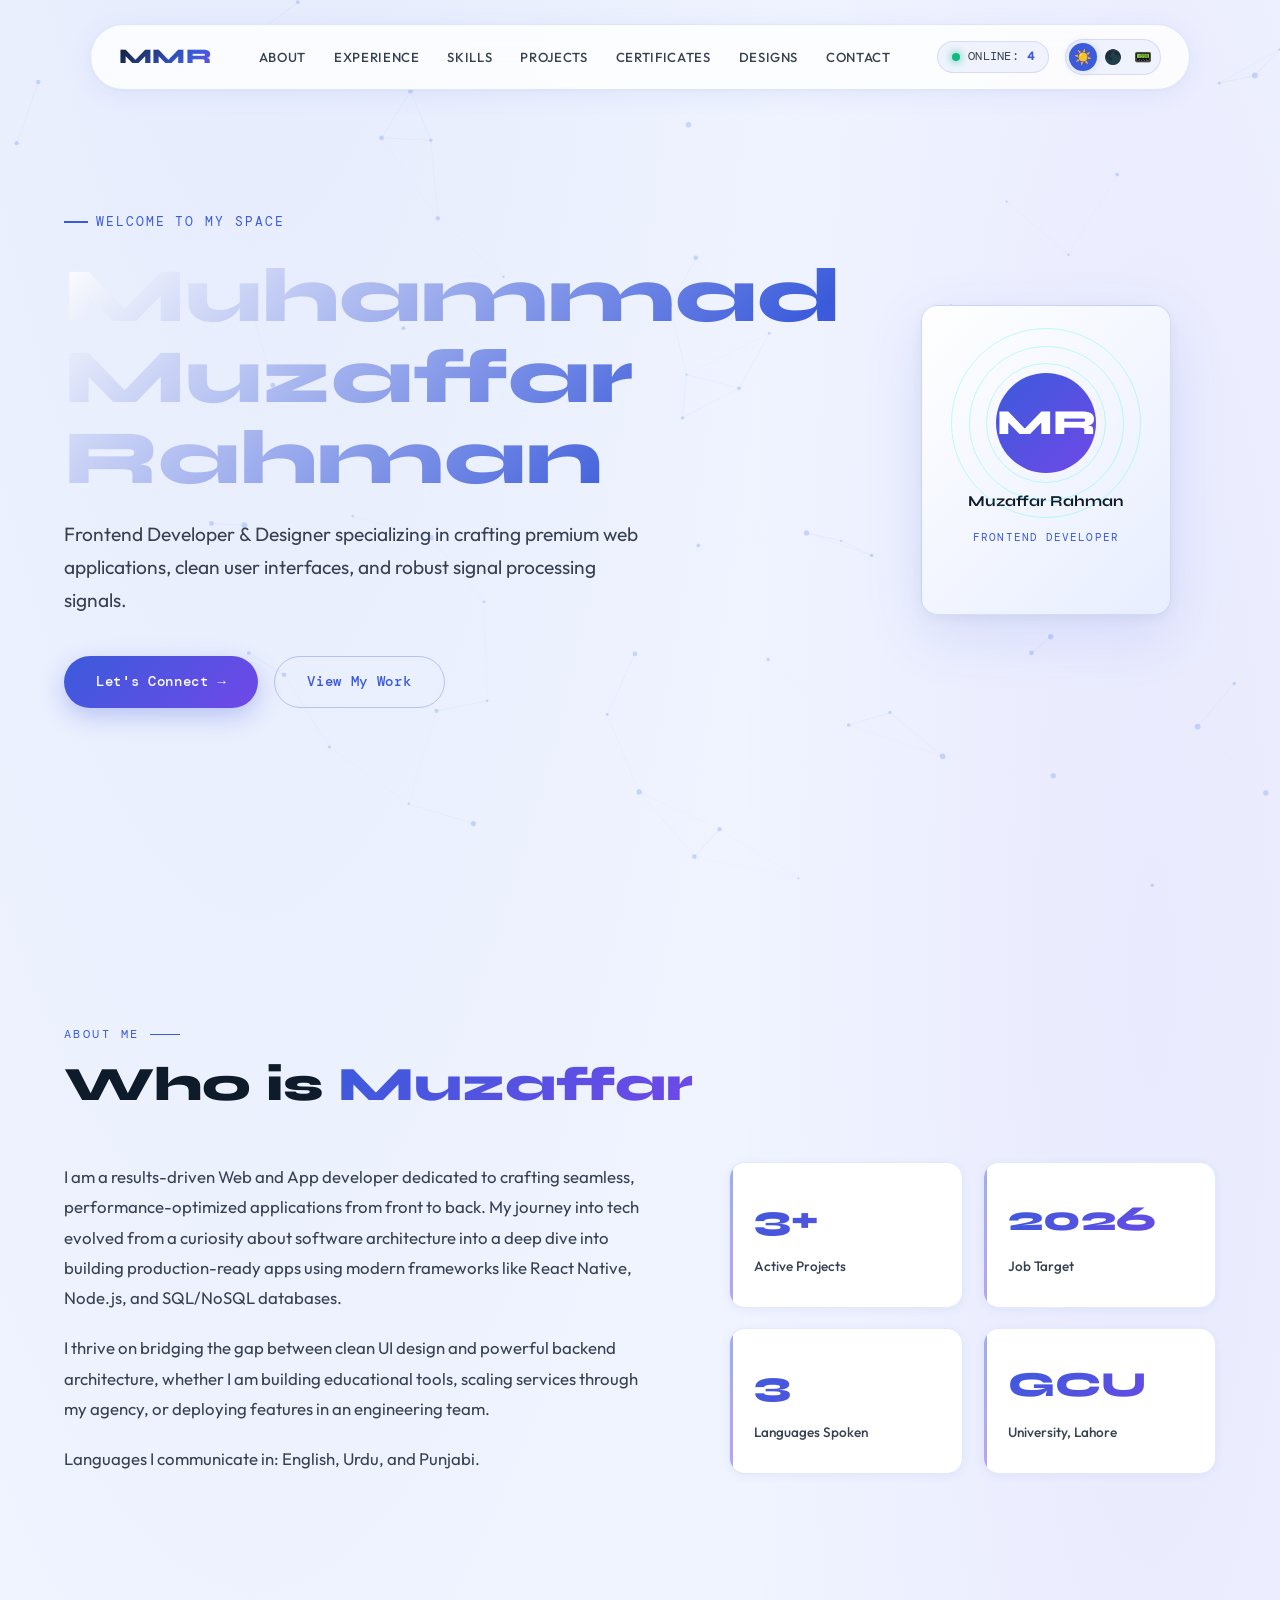
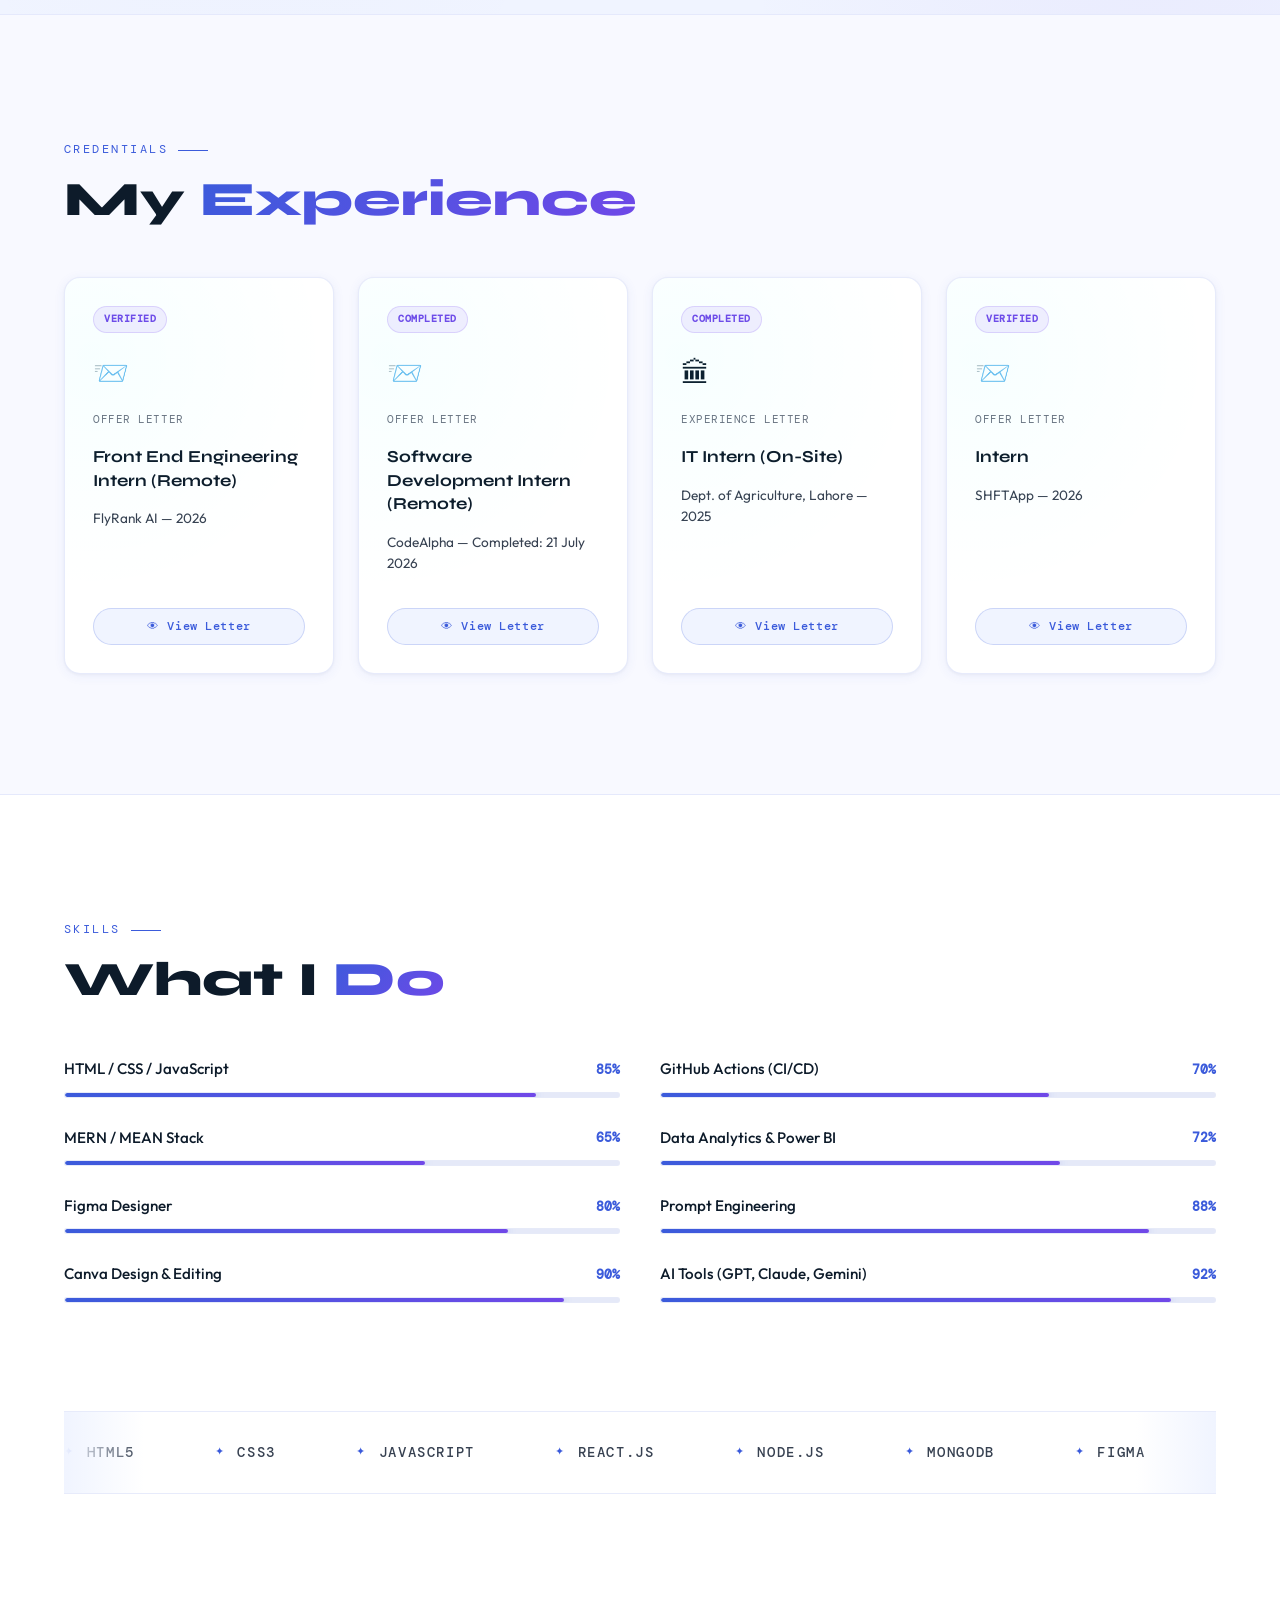
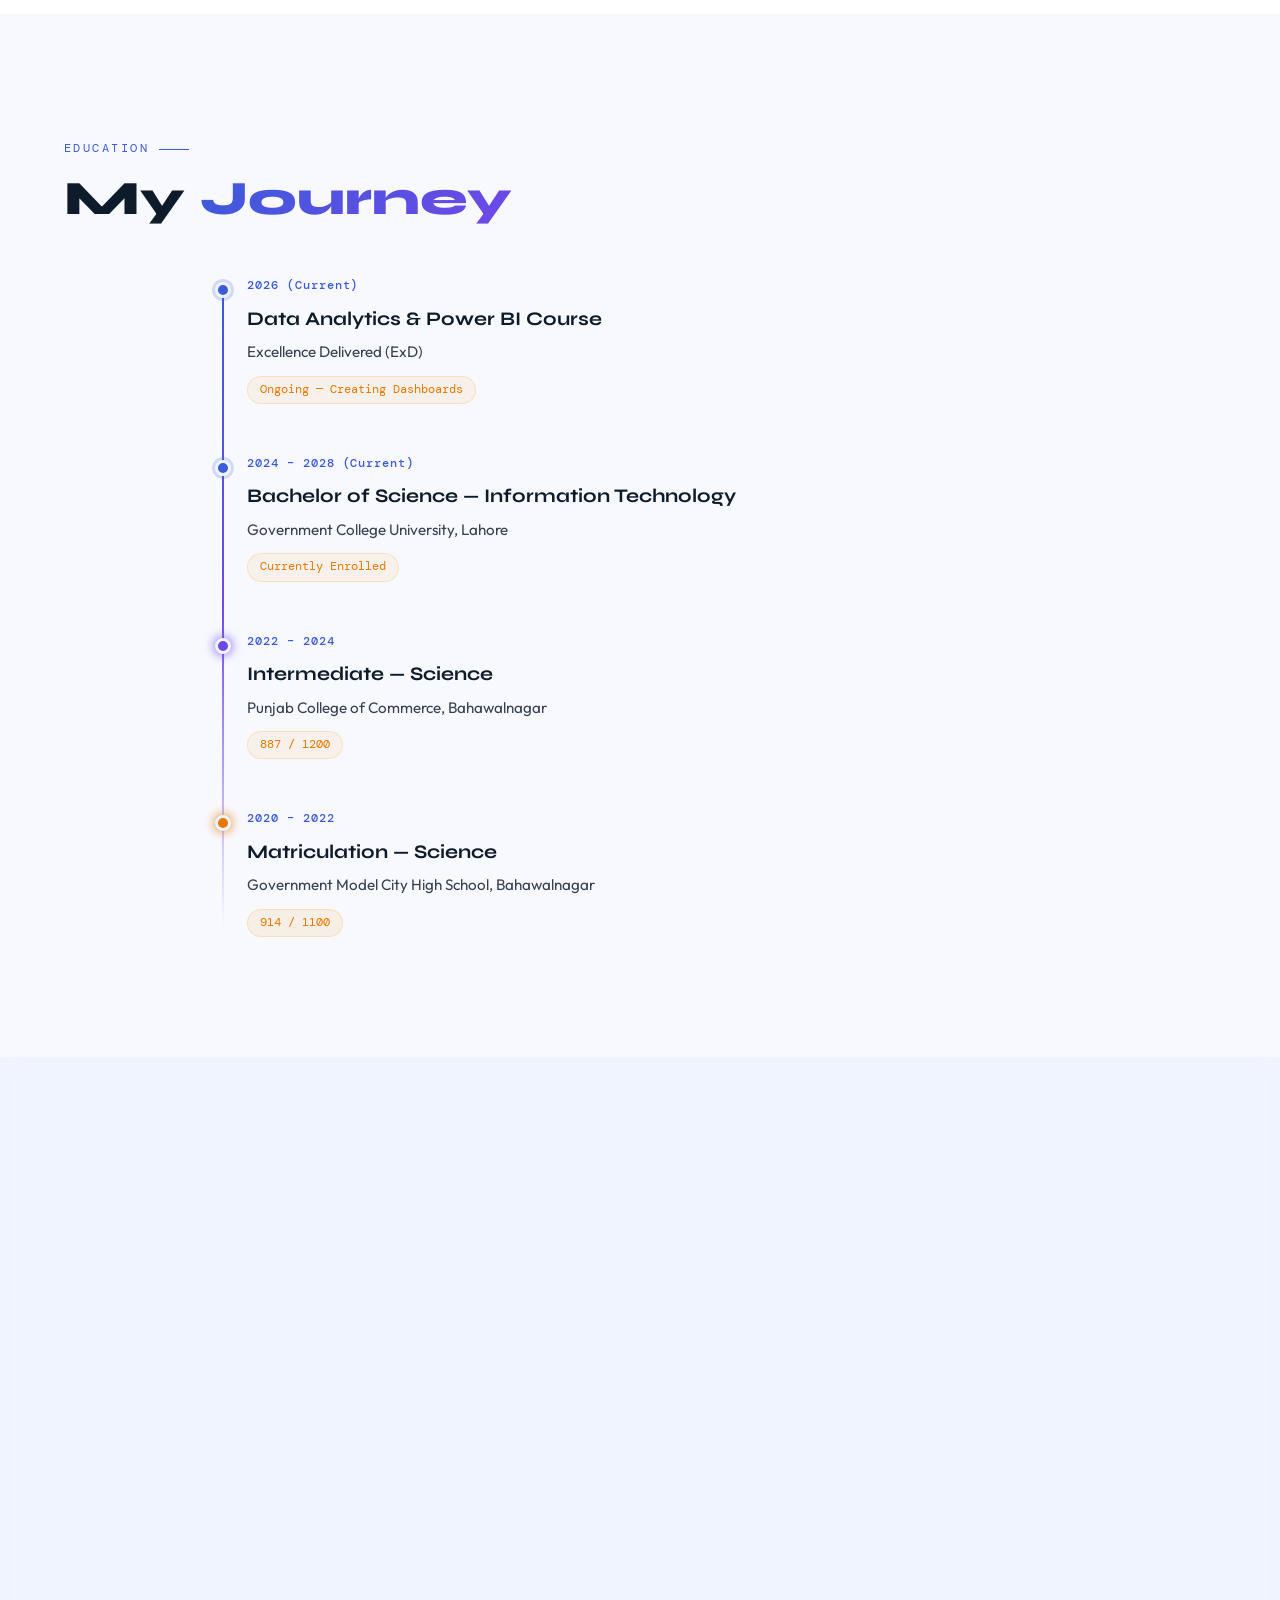
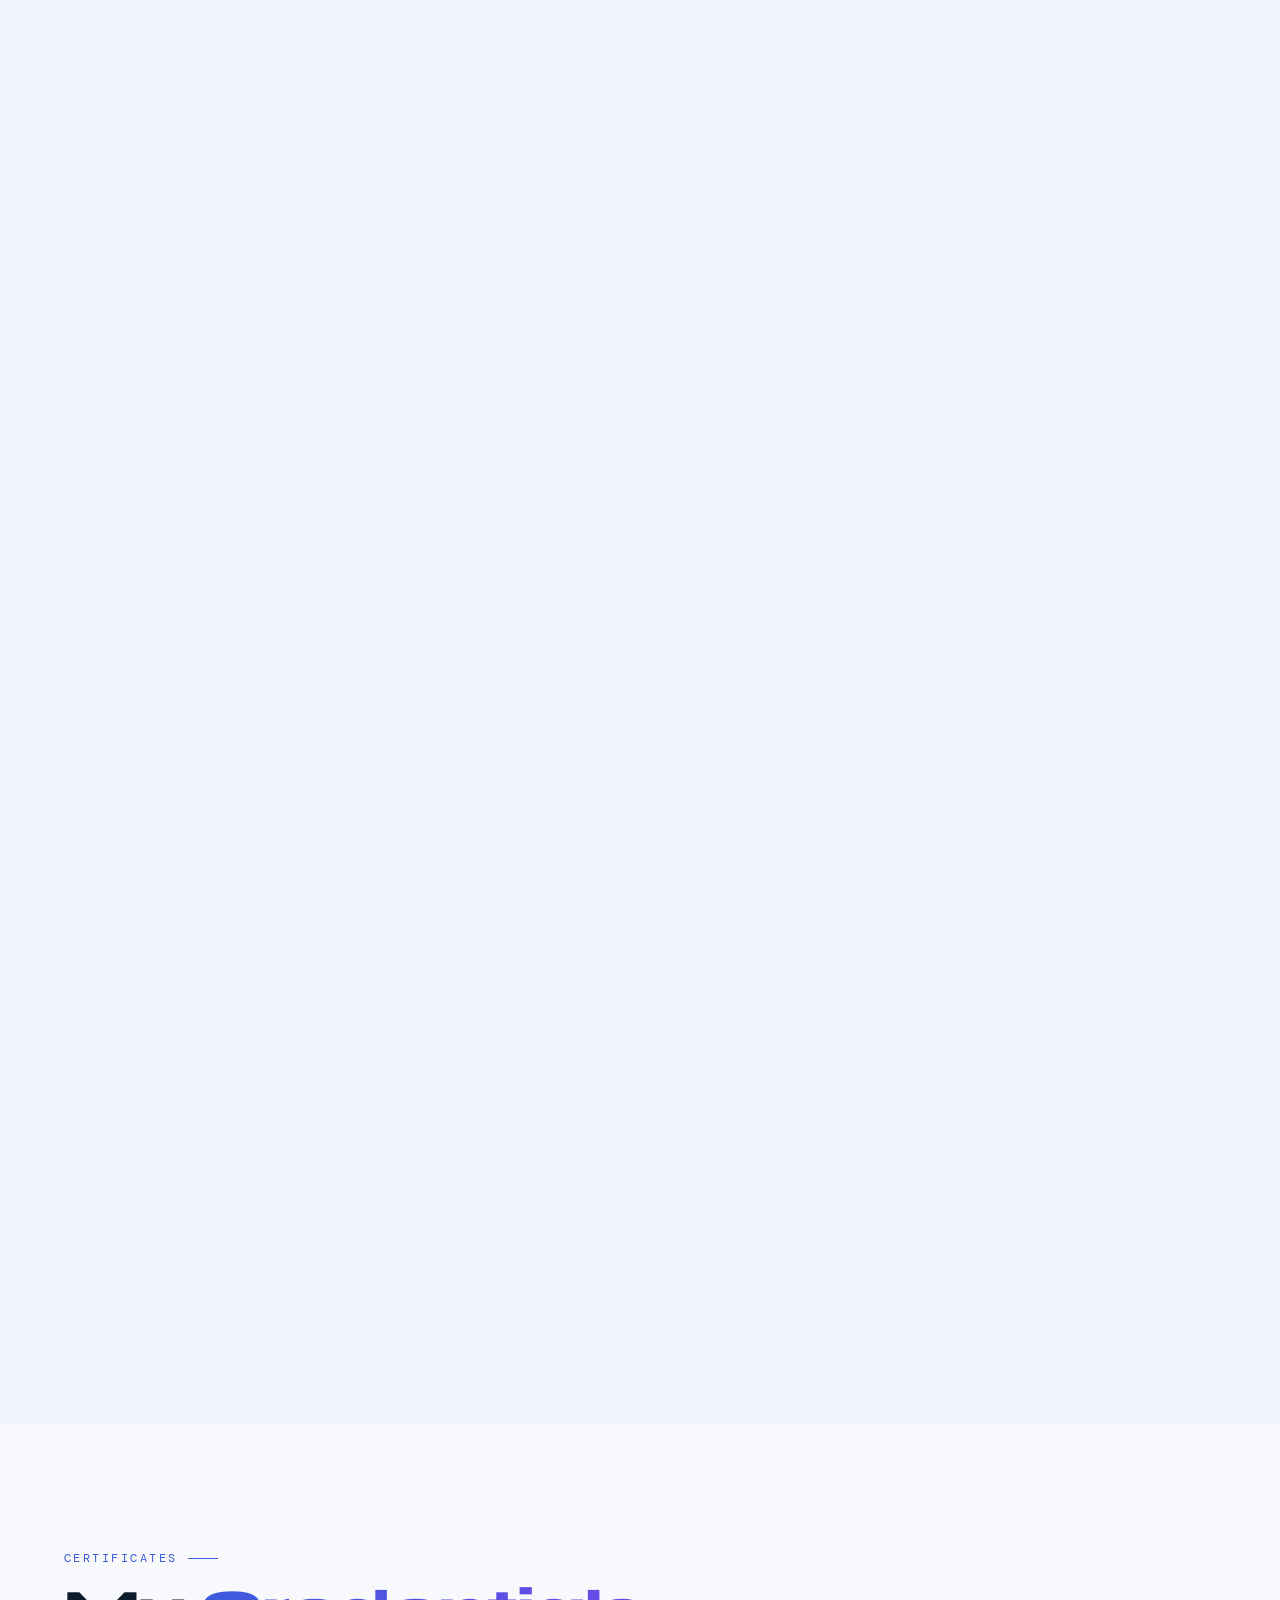
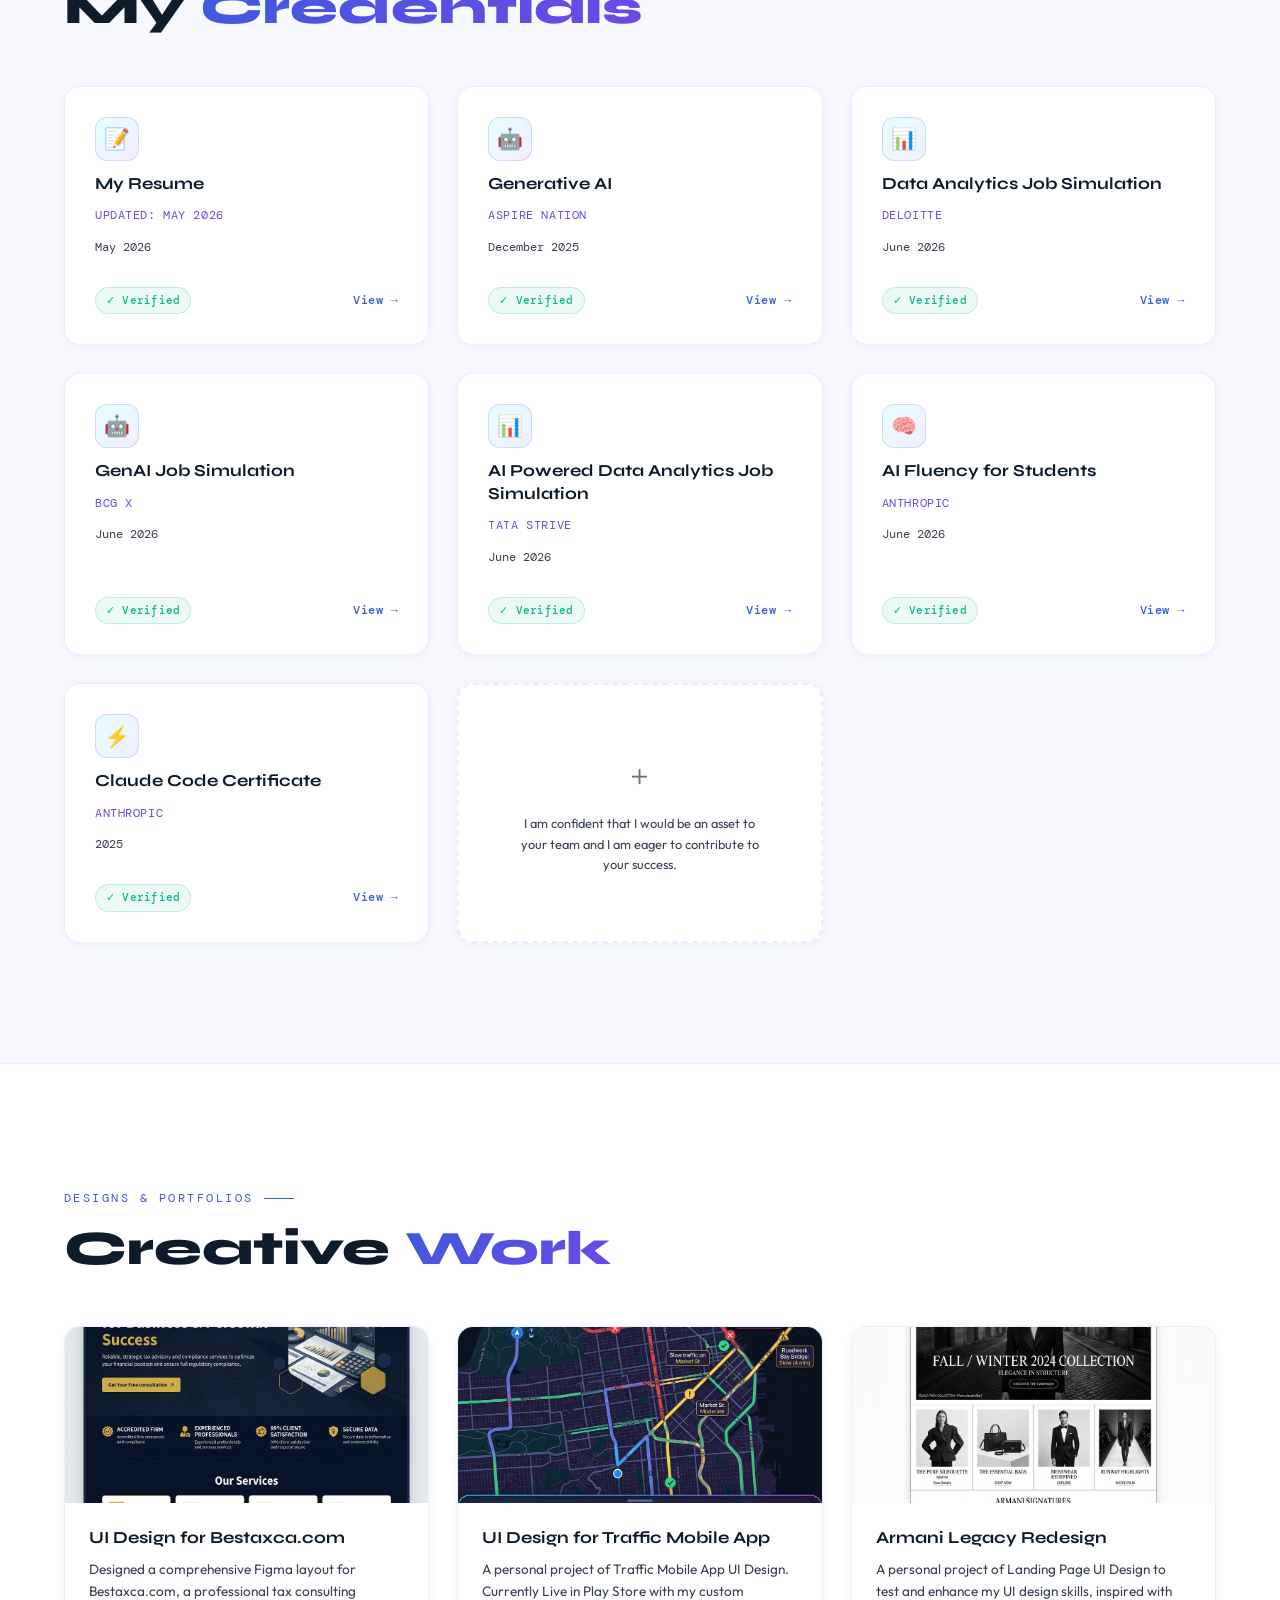
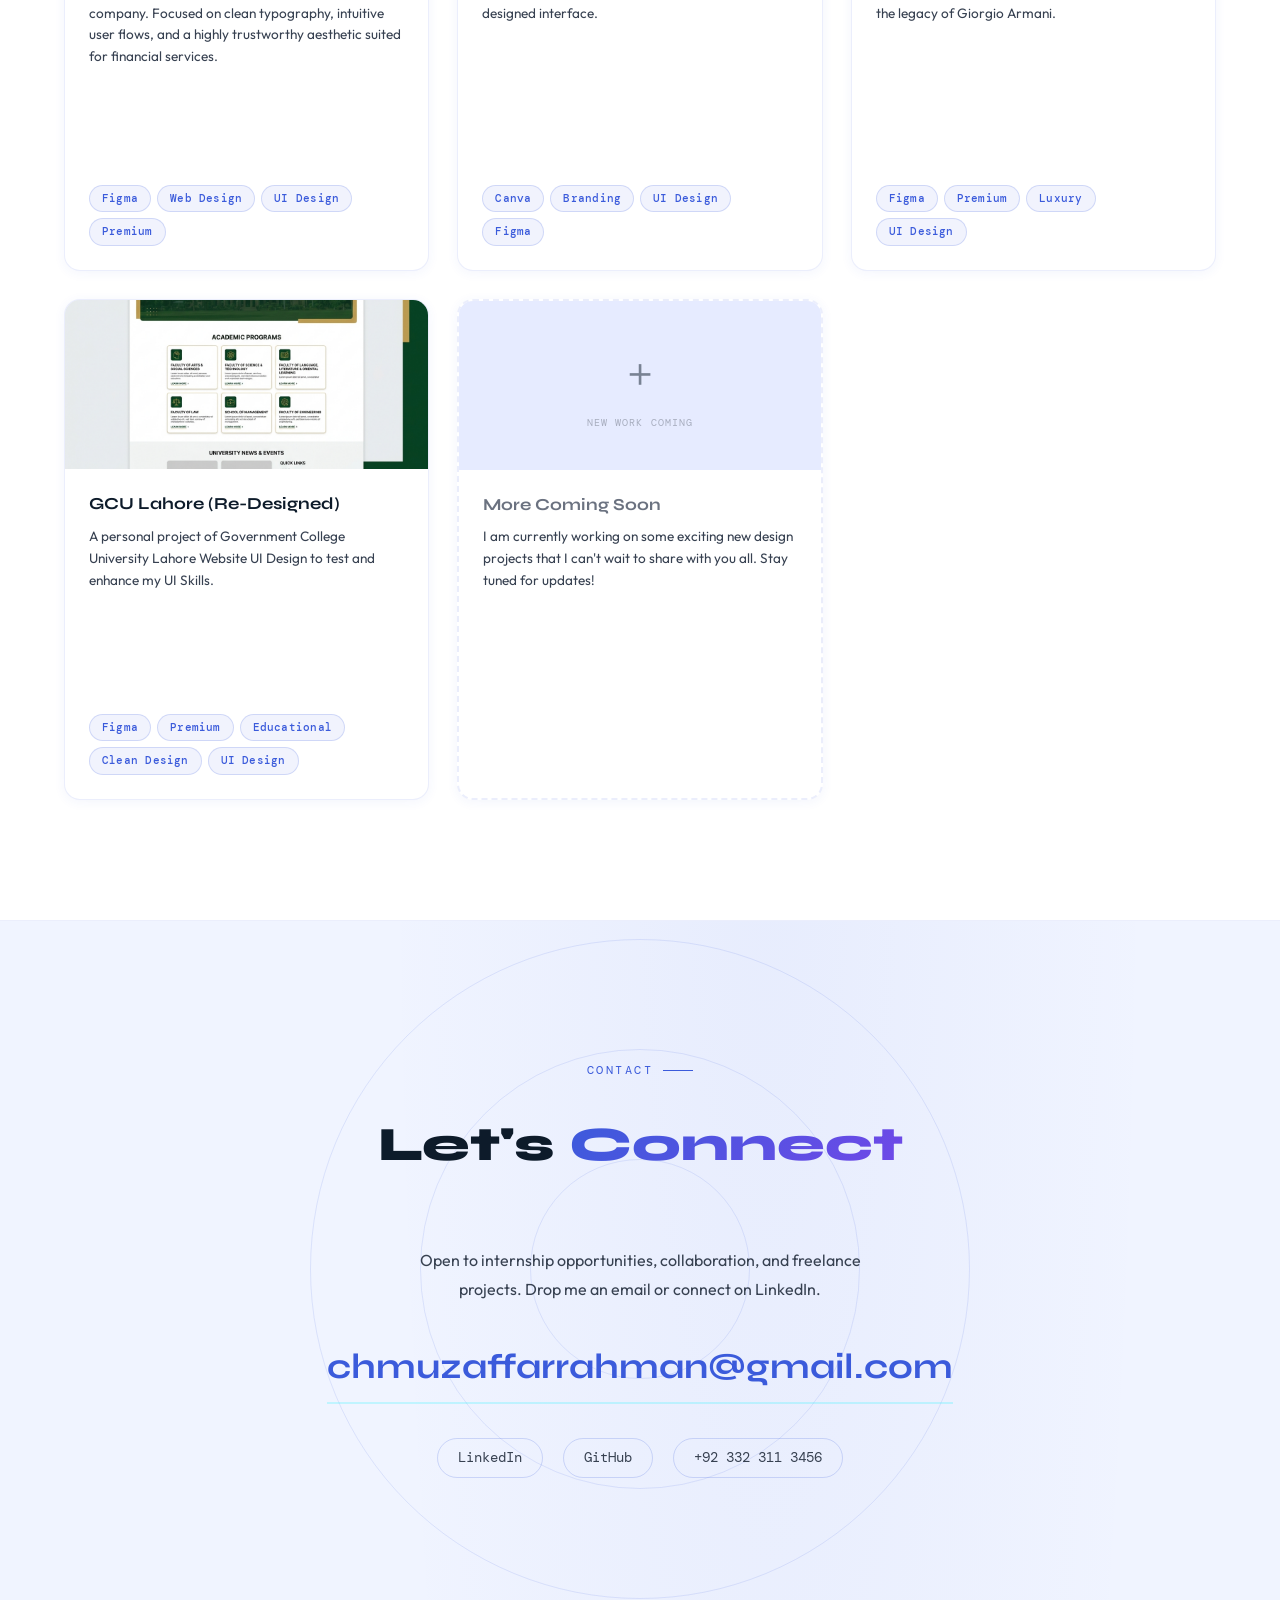
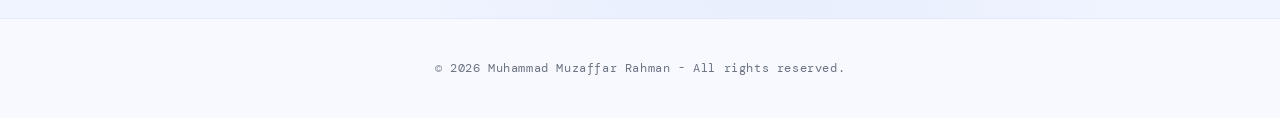
==== index.html @ 4f3d1bb7 "Update index.html" ====
<!DOCTYPE html>
<html lang="en" data-theme="light">

<head>
    <meta charset="UTF-8">
    <meta name="google-site-verification" content="vsXjhrZInEyWg7ALAOx_jTwXOomskii-SDlylcV2Iic" />
    <meta name="description"
        content="Frontend developer portfolio of Muzaffar Rahman. HTML, CSS, JavaScript projects and web design work.">
    <meta property="og:title" content="Muzaffar Rahman Portfolio">
    <meta property="og:description" content="Frontend Developer Portfolio">
    <meta property="og:type" content="website">
    <meta property="og:image" content="https://ch-muzaffar.github.io/Portfolio/images/og_preview.png">
    <meta property="og:image:width" content="1200">
    <meta property="og:image:height" content="630">
    <meta name="twitter:card" content="summary_large_image">
    <meta name="twitter:image" content="https://ch-muzaffar.github.io/Portfolio/images/og_preview.png">
    <meta name="viewport" content="width=device-width, initial-scale=1.0">
    <script type="application/ld+json">
    {
      "@context": "https://schema.org",
      "@type": "Person",
      "name": "Muzaffar Rahman",
      "jobTitle": "Frontend Developer",
      "url": "https://ch-muzaffar.github.io/Portfolio/",
      "sameAs": [
        "https://github.com/ch-muzaffar"
      ]
    }
    </script>
    <title>Muhammad Muzaffar Rahman — Portfolio</title>
    <link rel="preconnect" href="https://fonts.googleapis.com">
    <link rel="preconnect" href="https://fonts.gstatic.com" crossorigin>
    <link
        href="https://fonts.googleapis.com/css2?family=Syne:wght@400;700;800&family=Outfit:wght@300;400;500;600;700&family=DM+Mono:ital,wght@0,300;0,400;1,300&display=swap"
        rel="stylesheet">
    <style>
        /* ─── RESET & BASE ─── */
        *,
        *::before,
        *::after {
            margin: 0;
            padding: 0;
            box-sizing: border-box;
        }

        :root {
            --bg: #03050c;
            --surface: rgba(13, 20, 38, 0.4);
            --surface-solid: #090e1a;
            --surface2: rgba(22, 32, 59, 0.55);
            --accent: #00f5ff;
            --accent2: #8b5cf6;
            --accent3: #f59e0b;
            --text: #f1f5f9;
            --text-secondary: #94a3b8;
            --muted: #64748b;
            --border: rgba(0, 245, 255, 0.15);
            --border-hover: rgba(0, 245, 255, 0.35);
            --glow: rgba(0, 245, 255, 0.15);
            --glow2: rgba(139, 92, 246, 0.15);
            --font-display: 'Syne', sans-serif;
            --font-body: 'Outfit', sans-serif;
            --font-mono: 'DM Mono', monospace;
            --shadow-card: 0 10px 30px -10px rgba(2, 4, 10, 0.5);
            --card-radius: 16px;
        }

        /* ─── LIGHT THEME ─── */
        [data-theme="light"] {
            --bg: #f0f4ff;
            --surface: rgba(255, 255, 255, 0.85);
            --surface-solid: #ffffff;
            --surface2: rgba(224, 231, 255, 0.8);
            --accent: #3b5bdb;
            --accent2: #7048e8;
            --accent3: #e67700;
            --text: #0d1b2a;
            --text-secondary: #374151;
            --muted: #6b7280;
            --border: rgba(59, 91, 219, 0.18);
            --border-hover: rgba(59, 91, 219, 0.45);
            --glow: rgba(59, 91, 219, 0.18);
            --glow2: rgba(112, 72, 232, 0.15);
            --shadow-card: 0 4px 24px -4px rgba(59, 91, 219, 0.12), 0 1px 4px rgba(0,0,0,0.06);
        }

        /* ─── LIGHT THEME SPECIFIC OVERRIDES ─── */

        /* Background mesh gradient */
        [data-theme="light"] body {
            background-image:
                radial-gradient(ellipse 80% 50% at 20% -10%, rgba(59, 91, 219, 0.07) 0%, transparent 60%),
                radial-gradient(ellipse 60% 40% at 90% 10%, rgba(112, 72, 232, 0.06) 0%, transparent 55%),
                radial-gradient(ellipse 50% 40% at 60% 90%, rgba(59, 91, 219, 0.05) 0%, transparent 60%);
        }

        /* Nav light */
        [data-theme="light"] nav {
            background: rgba(255, 255, 255, 0.82);
            border-color: rgba(59, 91, 219, 0.14);
            box-shadow: 0 4px 24px rgba(59, 91, 219, 0.08), 0 1px 2px rgba(0,0,0,0.04);
        }

        /* Section alternation */
        [data-theme="light"] #hero { background: transparent; }
        [data-theme="light"] #about { background: transparent; }
        [data-theme="light"] #experience { background: #f8f9ff; border-color: rgba(59,91,219,0.1); }
        [data-theme="light"] #skills { background: #ffffff; border-color: rgba(59,91,219,0.1); }
        [data-theme="light"] #education { background: #f8f9ff; }
        [data-theme="light"] #projects { background: #ffffff; border-color: rgba(59,91,219,0.1); }
        [data-theme="light"] #certificates { background: #f8f9ff; }
        [data-theme="light"] #designs { background: #ffffff; border-color: rgba(59,91,219,0.1); }
        [data-theme="light"] #contact { background: transparent; }

        /* Buttons light */
        [data-theme="light"] .btn-primary {
            background: linear-gradient(135deg, #3b5bdb, #7048e8);
            color: #ffffff;
            box-shadow: 0 8px 24px rgba(59, 91, 219, 0.3);
        }
        [data-theme="light"] .btn-primary:hover {
            box-shadow: 0 12px 32px rgba(112, 72, 232, 0.4);
            color: #ffffff;
        }
        [data-theme="light"] .btn-ghost {
            border-color: rgba(59, 91, 219, 0.3);
            color: #3b5bdb;
        }
        [data-theme="light"] .btn-ghost:hover {
            background: rgba(59, 91, 219, 0.06);
            border-color: #3b5bdb;
        }

        /* Cards light */
        [data-theme="light"] .project-card,
        [data-theme="light"] .exp-card {
            background: #ffffff;
            border-color: rgba(59, 91, 219, 0.12);
            box-shadow: 0 2px 12px rgba(59, 91, 219, 0.07), 0 1px 3px rgba(0,0,0,0.04);
        }
        [data-theme="light"] .project-card:hover,
        [data-theme="light"] .exp-card:hover {
            border-color: #3b5bdb;
            box-shadow: 0 12px 32px rgba(59, 91, 219, 0.15), 0 2px 8px rgba(0,0,0,0.06);
        }
        [data-theme="light"] .cert-card {
            background: #ffffff;
            border-color: rgba(59, 91, 219, 0.1);
            box-shadow: 0 2px 12px rgba(59, 91, 219, 0.06);
        }
        [data-theme="light"] .cert-card:hover {
            border-color: #3b5bdb;
            box-shadow: 0 10px 28px rgba(59, 91, 219, 0.14);
            background: #f8f9ff;
        }
        [data-theme="light"] .design-card {
            background: #ffffff;
            border-color: rgba(59, 91, 219, 0.1);
            box-shadow: 0 2px 12px rgba(59, 91, 219, 0.06);
        }
        [data-theme="light"] .design-card:hover {
            border-color: #3b5bdb;
            box-shadow: 0 14px 36px rgba(59, 91, 219, 0.14);
        }

        /* Stat cards light */
        [data-theme="light"] .stat-card {
            background: #ffffff;
            border-color: rgba(59, 91, 219, 0.14);
            box-shadow: 0 2px 10px rgba(59, 91, 219, 0.07);
        }
        [data-theme="light"] .stat-card:hover {
            box-shadow: 0 8px 24px rgba(59, 91, 219, 0.14);
        }
        [data-theme="light"] .stat-num {
            background: linear-gradient(135deg, #3b5bdb, #7048e8);
            -webkit-background-clip: text;
            -webkit-text-fill-color: transparent;
        }

        /* Tags light */
        [data-theme="light"] .tag {
            background: rgba(59, 91, 219, 0.07);
            color: #3b5bdb;
            border-color: rgba(59, 91, 219, 0.18);
        }

        /* Skill bar light */
        [data-theme="light"] .skill-bar-bg {
            background: #e5e9f8;
        }
        [data-theme="light"] .skill-bar-fill {
            background: linear-gradient(90deg, #3b5bdb, #7048e8);
            box-shadow: 0 0 8px rgba(59, 91, 219, 0.35);
        }

        /* Marquee light */
        [data-theme="light"] .marquee-wrap {
            border-color: rgba(59, 91, 219, 0.12);
        }
        [data-theme="light"] .marquee-wrap::before {
            background: linear-gradient(to right, #f0f4ff, transparent);
        }
        [data-theme="light"] .marquee-wrap::after {
            background: linear-gradient(to left, #f0f4ff, transparent);
        }

        /* Timeline light */
        [data-theme="light"] .timeline::before {
            background: linear-gradient(to bottom, #3b5bdb, #7048e8, transparent);
        }
        [data-theme="light"] .timeline-dot {
            background: #3b5bdb;
            box-shadow: 0 0 0 3px rgba(59, 91, 219, 0.2);
            border-color: #f0f4ff;
        }

        /* Section label light */
        [data-theme="light"] .section-label {
            color: #3b5bdb;
        }
        [data-theme="light"] .section-label::after {
            background: #3b5bdb;
        }

        /* Avatar card light */
        [data-theme="light"] .avatar-card {
            background: linear-gradient(135deg, #ffffff 0%, #e8eeff 100%);
            border-color: rgba(59, 91, 219, 0.2);
            box-shadow: 0 20px 60px rgba(59, 91, 219, 0.12), 0 4px 16px rgba(0,0,0,0.06);
        }

        /* Hero tag light */
        [data-theme="light"] .hero-tag {
            color: #3b5bdb;
        }
        [data-theme="light"] .hero-tag::before {
            background: #3b5bdb;
        }

        /* Contact light */
        [data-theme="light"] .contact-ripple {
            border-color: rgba(59, 91, 219, 0.12);
        }
        [data-theme="light"] .contact-link {
            border-color: rgba(59, 91, 219, 0.2);
        }
        [data-theme="light"] .contact-link:hover {
            background: rgba(59, 91, 219, 0.05);
        }

        /* Exp button light */
        [data-theme="light"] .exp-btn {
            background: #f0f4ff;
            border-color: rgba(59, 91, 219, 0.2);
            color: #3b5bdb;
        }
        [data-theme="light"] .exp-btn:hover {
            background: #3b5bdb;
            color: #ffffff;
            border-color: #3b5bdb;
        }

        /* Nav links light */
        [data-theme="light"] .nav-links a:hover {
            color: #3b5bdb;
        }

        /* Visitor counter light */
        [data-theme="light"] .visitor-counter {
            background: rgba(59, 91, 219, 0.06);
            border-color: rgba(59, 91, 219, 0.15);
        }
        [data-theme="light"] .visitor-counter:hover {
            background: rgba(59, 91, 219, 0.1);
            border-color: #3b5bdb;
        }
        [data-theme="light"] .visitor-num {
            color: #3b5bdb;
        }

        /* Theme switcher light */
        [data-theme="light"] .theme-switcher {
            background: rgba(59, 91, 219, 0.06);
            border-color: rgba(59, 91, 219, 0.15);
        }
        [data-theme="light"] .theme-btn.active {
            background: #3b5bdb;
            color: #ffffff;
        }

        /* Modal light */
        [data-theme="light"] .exp-modal-overlay {
            background: rgba(13, 27, 42, 0.55);
        }
        [data-theme="light"] .exp-modal-box {
            background: #ffffff;
            border-color: rgba(59, 91, 219, 0.18);
            box-shadow: 0 40px 100px rgba(59, 91, 219, 0.18);
        }
        [data-theme="light"] .exp-modal-header {
            background: #f0f4ff;
            border-color: rgba(59, 91, 219, 0.1);
        }
        [data-theme="light"] .exp-modal-close {
            background: rgba(59, 91, 219, 0.06);
            border-color: rgba(59, 91, 219, 0.15);
            color: #374151;
        }

        /* Footer light */
        [data-theme="light"] footer {
            background: #f8f9ff;
            border-color: rgba(59, 91, 219, 0.1);
            color: #6b7280;
        }

        /* Project link light */
        [data-theme="light"] .project-link {
            color: #3b5bdb;
        }
        [data-theme="light"] .project-link:hover {
            border-color: #3b5bdb;
            filter: none;
            text-shadow: none;
        }

        /* Design overlay light */
        [data-theme="light"] .design-overlay {
            background: linear-gradient(to top, rgba(13, 27, 42, 0.85) 0%, transparent 60%);
        }

        /* ─── MATRIX THEME ─── */
        [data-theme="matrix"] {
            --bg: #000400;
            --surface: rgba(0, 16, 0, 0.4);
            --surface-solid: #000a00;
            --surface2: rgba(0, 28, 0, 0.7);
            --accent: #00ff41;
            --accent2: #00cc33;
            --accent3: #00ff41;
            --text: #00ff41;
            --text-secondary: #00cc33;
            --muted: #005c14;
            --border: rgba(0, 255, 65, 0.25);
            --border-hover: rgba(0, 255, 65, 0.5);
            --glow: rgba(0, 255, 65, 0.2);
            --glow2: rgba(0, 204, 51, 0.2);
            --shadow-card: 0 0 20px rgba(0, 255, 65, 0.05);
            --font-display: 'DM Mono', monospace;
            --font-body: 'DM Mono', monospace;
        }

        html {
            scroll-behavior: smooth;
        }

        body {
            background: var(--bg);
            color: var(--text);
            font-family: var(--font-body);
            overflow-x: hidden;
            transition: background 0.4s ease, color 0.4s ease;
            position: relative;
            line-height: 1.6;
            cursor: none;
        }

        [data-theme="light"] body {
            cursor: auto;
        }

        @keyframes fadeUp {
            from {
                opacity: 0;
                transform: translateY(30px);
            }
            to {
                opacity: 1;
                transform: translateY(0);
            }
        }

        /* ─── CUSTOM CURSOR ─── */
        #cursor {
            position: fixed;
            width: 8px;
            height: 8px;
            background: var(--accent);
            border-radius: 50%;
            pointer-events: none;
            z-index: 10000;
            transform: translate(-50%, -50%);
            transition: width 0.15s, height 0.15s, transform 0.15s;
        }
        #ring {
            position: fixed;
            width: 36px;
            height: 36px;
            border: 1.5px solid var(--accent);
            border-radius: 50%;
            pointer-events: none;
            z-index: 9999;
            transform: translate(-50%, -50%);
            transition: transform 0.1s ease-out, border-color 0.3s;
        }

        /* ─── LOADING SCREEN ─── */
        #loader {
            position: fixed;
            inset: 0;
            z-index: 9990;
            background: var(--bg);
            display: flex;
            align-items: center;
            justify-content: center;
            flex-direction: column;
            gap: 20px;
            transition: opacity 0.6s cubic-bezier(0.16, 1, 0.3, 1), visibility 0.6s;
        }

        #loader.hidden {
            opacity: 0;
            visibility: hidden;
        }

        .loader-text {
            font-family: 'Syne', sans-serif;
            font-size: clamp(1.5rem, 5vw, 2.5rem);
            font-weight: 800;
            letter-spacing: 0.25em;
            color: var(--accent);
            text-transform: uppercase;
            background: linear-gradient(120deg, var(--text) 0%, var(--accent) 50%, var(--accent2) 100%);
            -webkit-background-clip: text;
            -webkit-text-fill-color: transparent;
            animation: loaderPulse 1.5s ease-in-out infinite;
        }

        .loader-bar-wrap {
            width: 180px;
            height: 3px;
            background: var(--surface2);
            border-radius: 99px;
            overflow: hidden;
            position: relative;
        }

        .loader-bar {
            height: 100%;
            width: 0%;
            background: linear-gradient(90deg, var(--accent), var(--accent2));
            border-radius: 99px;
            animation: loaderFill 1.8s cubic-bezier(0.85, 0, 0.15, 1) forwards;
        }

        @keyframes loaderFill {
            to {
                width: 100%;
            }
        }

        @keyframes loaderPulse {
            0%, 100% {
                opacity: 1;
                filter: drop-shadow(0 0 5px var(--accent));
            }
            50% {
                opacity: 0.6;
                filter: drop-shadow(0 0 15px var(--accent2));
            }
        }

        /* ─── CANVASES ─── */
        #particle-canvas,
        #matrix-canvas {
            position: fixed;
            inset: 0;
            z-index: 0;
            pointer-events: none;
        }

        /* ─── LAYOUT ─── */
        main {
            position: relative;
            z-index: 1;
        }

        section {
            padding: 120px 0;
            position: relative;
        }

        .container {
            max-width: 1200px;
            margin: 0 auto;
            padding: 0 24px;
        }

        /* ─── NAV ─── */
        nav {
            position: fixed;
            top: 24px;
            left: 50%;
            transform: translateX(-50%);
            width: calc(100% - 48px);
            max-width: 1100px;
            z-index: 500;
            padding: 14px 28px;
            transition: top 0.3s ease, padding 0.3s ease, box-shadow 0.3s ease;
            display: flex;
            align-items: center;
            justify-content: space-between;
            background: rgba(var(--bg) == #f5f8ff ? 255 : 6, rgba(var(--bg) == #f5f8ff ? 255 : 8), rgba(var(--bg) == #f5f8ff ? 255 : 18), 0.65);
            background: var(--surface);
            backdrop-filter: blur(16px);
            -webkit-backdrop-filter: blur(16px);
            border-radius: 50px;
            border: 1px solid var(--border);
            box-shadow: 0 10px 30px rgba(0, 0, 0, 0.15);
            transition: all 0.3s ease;
        }

        .nav-logo {
            font-family: 'Syne', sans-serif;
            font-weight: 800;
            font-size: 1.3rem;
            color: var(--accent);
            text-decoration: none;
            letter-spacing: 0.02em;
            background: linear-gradient(135deg, var(--text) 0%, var(--accent) 70%, var(--accent2) 100%);
            -webkit-background-clip: text;
            -webkit-text-fill-color: transparent;
        }

        .nav-links {
            display: flex;
            gap: 28px;
            list-style: none;
            align-items: center;
        }

        .nav-links a {
            color: var(--text-secondary);
            text-decoration: none;
            font-size: 0.82rem;
            font-weight: 500;
            letter-spacing: 0.05em;
            text-transform: uppercase;
            transition: color 0.25s, transform 0.25s;
        }

        .nav-links a:hover {
            color: var(--accent);
        }

        .nav-right {
            display: flex;
            align-items: center;
            gap: 16px;
        }

        /* ─── VISITOR COUNTER ─── */
        .visitor-counter {
            display: flex;
            align-items: center;
            gap: 8px;
            background: rgba(0, 245, 255, 0.06);
            border: 1px solid var(--border);
            border-radius: 30px;
            padding: 6px 14px;
            font-family: var(--font-mono);
            font-size: 0.72rem;
            color: var(--text-secondary);
            letter-spacing: 0.02em;
            white-space: nowrap;
            transition: border-color 0.3s, background 0.4s;
        }

        .visitor-counter:hover {
            border-color: var(--accent);
            background: rgba(0, 245, 255, 0.12);
        }

        .visitor-dot {
            width: 8px;
            height: 8px;
            border-radius: 50%;
            background: #10b981;
            box-shadow: 0 0 10px #10b981;
            animation: pulseDot 2s ease-in-out infinite;
        }

        @keyframes pulseDot {
            0%, 100% {
                box-shadow: 0 0 4px #10b981;
            }
            50% {
                box-shadow: 0 0 12px #10b981, 0 0 20px rgba(16, 185, 129, 0.4);
            }
        }

        .visitor-num {
            color: var(--accent);
            font-weight: 600;
            text-align: center;
        }

        .visitor-num.pop {
            animation: numPop 0.4s cubic-bezier(0.175, 0.885, 0.32, 1.275);
        }

        @keyframes numPop {
            0% { transform: scale(1); }
            50% { transform: scale(1.3); color: #10b981; }
            100% { transform: scale(1); }
        }

        /* ─── THEME SWITCHER ─── */
        .theme-switcher {
            display: flex;
            align-items: center;
            background: var(--surface2);
            border: 1px solid var(--border);
            border-radius: 30px;
            padding: 3px;
            gap: 2px;
            transition: all 0.3s;
        }

        .theme-btn {
            display: flex;
            align-items: center;
            justify-content: center;
            width: 28px;
            height: 28px;
            border-radius: 50%;
            border: none;
            background: transparent;
            cursor: pointer;
            font-size: 0.9rem;
            color: var(--muted);
            transition: all 0.25s cubic-bezier(0.175, 0.885, 0.32, 1.275);
            position: relative;
        }

        .theme-btn:hover {
            color: var(--accent);
            transform: scale(1.15);
        }

        .theme-btn.active {
            background: var(--accent);
            color: #03050c;
            box-shadow: 0 0 10px var(--glow);
        }

        [data-theme="matrix"] .theme-btn.active {
            color: #000400;
        }

        .theme-label {
            font-family: var(--font-mono);
            font-size: 0.6rem;
            position: absolute;
            bottom: -24px;
            left: 50%;
            transform: translateX(-50%);
            white-space: nowrap;
            color: var(--muted);
            opacity: 0;
            pointer-events: none;
            transition: opacity 0.2s;
            background: var(--surface-solid);
            padding: 2px 6px;
            border-radius: 4px;
            border: 1px solid var(--border);
        }

        .theme-btn:hover .theme-label {
            opacity: 1;
        }

        /* ─── HERO ─── */
        #hero {
            min-height: 100vh;
            display: flex;
            align-items: center;
            position: relative;
            overflow: hidden;
            padding-top: 140px;
        }

        .hero-inner {
            display: grid;
            grid-template-columns: 1.2fr 0.8fr;
            gap: 80px;
            align-items: center;
            width: 100%;
        }

        .hero-tag {
            font-family: var(--font-mono);
            font-size: 0.8rem;
            color: var(--accent);
            letter-spacing: 0.15em;
            text-transform: uppercase;
            margin-bottom: 24px;
            opacity: 0;
            animation: fadeUp 0.6s 0.2s cubic-bezier(0.16, 1, 0.3, 1) forwards;
            display: flex;
            align-items: center;
            gap: 8px;
        }

        .hero-tag::before {
            content: '';
            width: 24px;
            height: 1.5px;
            background: var(--accent);
        }

        .hero-name {
            font-family: var(--font-display);
            font-size: clamp(2.6rem, 6vw, 5.2rem);
            font-weight: 800;
            line-height: 1.05;
            margin-bottom: 20px;
            background: linear-gradient(135deg, #fff 0%, var(--accent) 45%, var(--accent2) 75%, var(--accent3) 100%);
            background-size: 200% auto;
            -webkit-background-clip: text;
            -webkit-text-fill-color: transparent;
            background-clip: text;
            animation: shimmerName 4s linear infinite, fadeUp 0.6s 0.4s cubic-bezier(0.16, 1, 0.3, 1) forwards;
            opacity: 0;
        }

        @keyframes shimmerName {
            0% { background-position: 0% 50%; }
            50% { background-position: 100% 50%; }
            100% { background-position: 0% 50%; }
        }

        .hero-sub {
            font-size: clamp(1rem, 2vw, 1.2rem);
            color: var(--text-secondary);
            max-width: 580px;
            line-height: 1.7;
            margin-bottom: 40px;
            opacity: 0;
            animation: fadeUp 0.6s 0.6s cubic-bezier(0.16, 1, 0.3, 1) forwards;
        }

        .hero-btns {
            display: flex;
            gap: 16px;
            flex-wrap: wrap;
            opacity: 0;
            animation: fadeUp 0.6s 0.8s cubic-bezier(0.16, 1, 0.3, 1) forwards;
        }

        .btn {
            padding: 14px 32px;
            border-radius: 30px;
            font-family: var(--font-mono);
            font-size: 0.85rem;
            font-weight: 500;
            letter-spacing: 0.05em;
            cursor: pointer;
            transition: all 0.3s cubic-bezier(0.16, 1, 0.3, 1);
            text-decoration: none;
            display: inline-flex;
            align-items: center;
            justify-content: center;
            gap: 8px;
        }

        .btn-primary {
            background: linear-gradient(135deg, var(--accent), var(--accent2));
            color: #03050c;
            border: none;
            box-shadow: 0 8px 24px rgba(0, 245, 255, 0.25);
        }

        .btn-primary:hover {
            box-shadow: 0 12px 32px rgba(139, 92, 246, 0.4);
            transform: translateY(-3px) scale(1.02);
            color: #fff;
        }

        .btn-ghost {
            background: transparent;
            color: var(--text);
            border: 1.5px solid var(--border);
        }

        .btn-ghost:hover {
            border-color: var(--accent);
            background: rgba(0, 245, 255, 0.05);
            transform: translateY(-3px);
        }

        /* ─── AVATAR / 3D CARD ─── */
        .avatar-wrap {
            position: relative;
            flex-shrink: 0;
            opacity: 0;
            animation: fadeUp 0.8s 0.7s cubic-bezier(0.16, 1, 0.3, 1) forwards;
            display: flex;
            justify-content: center;
        }

        .avatar-card {
            width: 250px;
            height: 310px;
            background: linear-gradient(135deg, var(--surface-solid) 0%, var(--surface2) 100%);
            border-radius: var(--card-radius);
            border: 1.5px solid var(--border);
            display: flex;
            flex-direction: column;
            align-items: center;
            justify-content: center;
            gap: 16px;
            position: relative;
            box-shadow: 0 30px 60px rgba(0, 0, 0, 0.4), 0 0 50px rgba(0, 245, 255, 0.05);
            animation: float3D 6s ease-in-out infinite;
            transform-style: preserve-3d;
            perspective: 1000px;
            transition: border-color 0.3s;
        }

        .avatar-card:hover {
            border-color: var(--accent);
        }

        @keyframes float3D {
            0%, 100% { transform: translateY(0px) rotateY(-6deg) rotateX(3deg); }
            50% { transform: translateY(-15px) rotateY(6deg) rotateX(-3deg); }
        }

        .avatar-initials {
            width: 100px;
            height: 100px;
            border-radius: 50%;
            background: linear-gradient(135deg, var(--accent), var(--accent2));
            display: flex;
            align-items: center;
            justify-content: center;
            font-family: var(--font-display);
            font-size: 2.2rem;
            font-weight: 800;
            color: #fff;
            position: relative;
            animation: avatarPulse 3s ease-in-out infinite;
            z-index: 2;
        }

        @keyframes avatarPulse {
            0%, 100% { box-shadow: 0 0 0 0 rgba(0, 245, 255, 0.4); }
            50% { box-shadow: 0 0 0 15px rgba(139, 92, 246, 0); }
        }

        .ripple-ring {
            position: absolute;
            border-radius: 50%;
            border: 1px solid rgba(0, 245, 255, 0.25);
            animation: rippleExpand 4s ease-out infinite;
            pointer-events: none;
        }

        .ripple-ring:nth-child(1) { width: 120px; height: 120px; animation-delay: 0s; }
        .ripple-ring:nth-child(2) { width: 155px; height: 155px; animation-delay: 1.3s; }
        .ripple-ring:nth-child(3) { width: 190px; height: 190px; animation-delay: 2.6s; }

        @keyframes rippleExpand {
            0% { opacity: 0.6; transform: scale(1); }
            100% { opacity: 0; transform: scale(1.4); }
        }

        .avatar-name {
            font-family: var(--font-display);
            font-size: 0.95rem;
            font-weight: 700;
            color: var(--text);
            text-align: center;
            padding: 0 16px;
        }

        .avatar-role {
            font-family: var(--font-mono);
            font-size: 0.68rem;
            color: var(--accent);
            letter-spacing: 0.1em;
            text-transform: uppercase;
        }

        .card-shine {
            position: absolute;
            inset: 0;
            border-radius: var(--card-radius);
            background: linear-gradient(135deg, rgba(255, 255, 255, 0.05) 0%, transparent 60%);
            pointer-events: none;
        }

        /* ─── SECTION HEADINGS ─── */
        .section-label {
            font-family: var(--font-mono);
            font-size: 0.78rem;
            color: var(--accent);
            letter-spacing: 0.2em;
            text-transform: uppercase;
            margin-bottom: 12px;
            display: inline-flex;
            align-items: center;
            gap: 10px;
        }

        .section-label::after {
            content: '';
            width: 30px;
            height: 1px;
            background: var(--accent);
        }

        .section-title {
            font-family: var(--font-display);
            font-size: clamp(2rem, 4vw, 3rem);
            font-weight: 800;
            line-height: 1.15;
            margin-bottom: 50px;
        }

        .section-title span {
            background: linear-gradient(135deg, var(--accent), var(--accent2));
            -webkit-background-clip: text;
            -webkit-text-fill-color: transparent;
        }

        /* ─── ABOUT ─── */
        .about-grid {
            display: grid;
            grid-template-columns: 1.1fr 0.9fr;
            gap: 70px;
            align-items: start;
        }

        .about-text {
            color: var(--text-secondary);
            line-height: 1.8;
            font-size: 1.05rem;
        }

        .about-text p {
            margin-bottom: 20px;
        }

        .about-stats {
            display: grid;
            grid-template-columns: 1fr 1fr;
            gap: 20px;
        }

        .stat-card {
            background: var(--surface);
            backdrop-filter: blur(8px);
            -webkit-backdrop-filter: blur(8px);
            border: 1px solid var(--border);
            border-radius: var(--card-radius);
            padding: 28px 24px;
            transition: all 0.3s cubic-bezier(0.16, 1, 0.3, 1);
            position: relative;
            overflow: hidden;
        }

        .stat-card::before {
            content: '';
            position: absolute;
            top: 0;
            left: 0;
            width: 3px;
            height: 100%;
            background: linear-gradient(to bottom, var(--accent), var(--accent2));
            opacity: 0.5;
        }

        .stat-card:hover {
            border-color: var(--accent);
            transform: translateY(-5px);
            box-shadow: 0 15px 35px rgba(0, 0, 0, 0.2);
        }

        .stat-num {
            font-family: var(--font-display);
            font-size: 2.2rem;
            font-weight: 800;
            color: var(--text);
            display: block;
            margin-bottom: 6px;
            background: linear-gradient(135deg, #fff, var(--accent));
            -webkit-background-clip: text;
            -webkit-text-fill-color: transparent;
        }

        .stat-label {
            font-size: 0.85rem;
            color: var(--text-secondary);
            font-weight: 500;
        }

        /* ─── EXPERIENCE / TIMELINE ─── */
        #experience {
            background: var(--surface);
            backdrop-filter: blur(10px);
            -webkit-backdrop-filter: blur(10px);
            border-top: 1px solid var(--border);
            border-bottom: 1px solid var(--border);
        }

        .exp-grid {
            display: grid;
            grid-template-columns: repeat(auto-fit, minmax(260px, 1fr));
            gap: 24px;
        }

        .exp-card {
            background: var(--surface-solid);
            border: 1px solid var(--border);
            border-radius: var(--card-radius);
            padding: 28px;
            position: relative;
            display: flex;
            flex-direction: column;
            gap: 16px;
            box-shadow: var(--shadow-card);
            transition: all 0.3s cubic-bezier(0.16, 1, 0.3, 1);
            overflow: hidden;
        }

        .exp-card::after {
            content: '';
            position: absolute;
            top: 0;
            left: 0;
            width: 100%;
            height: 100%;
            background: radial-gradient(circle at 10% 20%, rgba(0, 245, 255, 0.03) 0%, transparent 60%);
            pointer-events: none;
        }

        .exp-card:hover {
            transform: translateY(-6px);
            border-color: var(--accent);
            box-shadow: 0 20px 40px rgba(0, 0, 0, 0.3), 0 0 20px rgba(0, 245, 255, 0.05);
        }

        .exp-card-badge {
            align-self: flex-start;
            font-family: var(--font-mono);
            font-size: 0.65rem;
            letter-spacing: 0.05em;
            text-transform: uppercase;
            padding: 4px 10px;
            border-radius: 30px;
            background: rgba(139, 92, 246, 0.1);
            color: var(--accent2);
            border: 1px solid rgba(139, 92, 246, 0.2);
            font-weight: 600;
        }

        .exp-card-icon {
            font-size: 1.8rem;
        }

        .exp-card-type {
            font-family: var(--font-mono);
            font-size: 0.7rem;
            color: var(--muted);
            letter-spacing: 0.05em;
            text-transform: uppercase;
        }

        .exp-card-title {
            font-family: var(--font-display);
            font-size: 1.05rem;
            font-weight: 700;
            color: var(--text);
            line-height: 1.4;
        }

        .exp-card-org {
            font-size: 0.85rem;
            color: var(--text-secondary);
        }

        .exp-card-actions {
            margin-top: auto;
            padding-top: 16px;
            border-top: 1px solid rgba(255, 255, 255, 0.05);
        }

        .exp-btn {
            width: 100%;
            padding: 10px 16px;
            border-radius: 30px;
            font-family: var(--font-mono);
            font-size: 0.72rem;
            font-weight: 500;
            letter-spacing: 0.05em;
            cursor: pointer;
            background: var(--surface2);
            color: var(--text);
            border: 1px solid var(--border);
            transition: all 0.25s ease;
            display: flex;
            align-items: center;
            justify-content: center;
            gap: 6px;
        }

        .exp-btn:hover {
            background: var(--accent);
            color: #03050c;
            border-color: var(--accent);
            box-shadow: 0 0 15px var(--glow);
        }

        /* ─── SKILLS ─── */
        .skills-grid {
            display: grid;
            grid-template-columns: 1fr 1fr;
            gap: 40px;
        }

        .skill-item {
            margin-bottom: 28px;
        }

        .skill-header {
            display: flex;
            justify-content: space-between;
            align-items: center;
            margin-bottom: 10px;
        }

        .skill-name {
            font-size: 0.95rem;
            font-weight: 500;
            color: var(--text);
        }

        .skill-pct {
            font-family: var(--font-mono);
            font-size: 0.82rem;
            color: var(--accent);
            font-weight: 600;
        }

        .skill-bar-bg {
            height: 6px;
            background: var(--surface2);
            border-radius: 30px;
            overflow: hidden;
            border: 1px solid rgba(255, 255, 255, 0.03);
        }

        .skill-bar-fill {
            height: 100%;
            width: 0%;
            border-radius: 30px;
            background: linear-gradient(90deg, var(--accent), var(--accent2));
            transition: width 1.5s cubic-bezier(0.16, 1, 0.3, 1);
            box-shadow: 0 0 8px var(--accent);
        }

        /* ─── MARQUEE ─── */
        .marquee-wrap {
            overflow: hidden;
            padding: 30px 0;
            border-top: 1.5px solid var(--border);
            border-bottom: 1.5px solid var(--border);
            margin: 80px 0 0;
            position: relative;
        }

        .marquee-wrap::before,
        .marquee-wrap::after {
            content: '';
            position: absolute;
            top: 0;
            bottom: 0;
            width: 80px;
            z-index: 2;
            pointer-events: none;
        }
        .marquee-wrap::before {
            left: 0;
            background: linear-gradient(to right, var(--bg) 0%, transparent 100%);
        }
        .marquee-wrap::after {
            right: 0;
            background: linear-gradient(to left, var(--bg) 0%, transparent 100%);
        }

        .marquee-track {
            display: flex;
            gap: 80px;
            width: max-content;
            animation: marqueeScroll 25s linear infinite;
        }

        .marquee-item {
            font-family: var(--font-mono);
            font-size: 0.85rem;
            font-weight: 500;
            letter-spacing: 0.12em;
            color: var(--text-secondary);
            white-space: nowrap;
            text-transform: uppercase;
            display: flex;
            align-items: center;
            gap: 12px;
        }

        .marquee-item::before {
            content: '✦';
            color: var(--accent);
            font-size: 0.7rem;
        }

        @keyframes marqueeScroll {
            0% { transform: translateX(0); }
            100% { transform: translateX(-50%); }
        }

        /* ─── EDUCATION / TIMELINE ─── */
        .timeline {
            position: relative;
            padding-left: 32px;
            max-width: 850px;
            margin: 0 auto;
        }

        .timeline::before {
            content: '';
            position: absolute;
            left: 7px;
            top: 8px;
            bottom: 8px;
            width: 2px;
            background: linear-gradient(to bottom, var(--accent), var(--accent2), transparent);
        }

        .timeline-item {
            position: relative;
            margin-bottom: 50px;
        }

        .timeline-item:last-child {
            margin-bottom: 0;
        }

        .timeline-dot {
            position: absolute;
            left: -32px;
            top: 6px;
            width: 16px;
            height: 16px;
            border-radius: 50%;
            background: var(--accent);
            box-shadow: 0 0 10px var(--accent);
            border: 3px solid var(--bg);
        }

        .timeline-date {
            font-family: var(--font-mono);
            font-size: 0.75rem;
            color: var(--accent);
            letter-spacing: 0.08em;
            margin-bottom: 8px;
            font-weight: 500;
        }

        .timeline-title {
            font-family: var(--font-display);
            font-size: 1.2rem;
            font-weight: 700;
            margin-bottom: 6px;
        }

        .timeline-sub {
            color: var(--text-secondary);
            font-size: 0.95rem;
            margin-bottom: 10px;
        }

        .timeline-score {
            display: inline-block;
            font-family: var(--font-mono);
            font-size: 0.72rem;
            color: var(--accent3);
            background: rgba(245, 158, 11, 0.08);
            padding: 4px 12px;
            border-radius: 30px;
            border: 1px solid rgba(245, 158, 11, 0.2);
        }

        /* ─── PROJECTS ─── */
        #projects {
            background: var(--surface);
            border-top: 1px solid var(--border);
            border-bottom: 1px solid var(--border);
            backdrop-filter: blur(10px);
            -webkit-backdrop-filter: blur(10px);
        }

        .projects-grid {
            display: grid;
            grid-template-columns: repeat(auto-fit, minmax(320px, 1fr));
            gap: 30px;
        }

        .project-card {
            background: var(--surface-solid);
            border: 1px solid var(--border);
            border-radius: var(--card-radius);
            padding: 32px;
            position: relative;
            overflow: hidden;
            transition: all 0.3s cubic-bezier(0.16, 1, 0.3, 1);
            display: flex;
            flex-direction: column;
        }

        .project-card::before {
            content: '';
            position: absolute;
            top: 0;
            left: 0;
            width: 100%;
            height: 100%;
            background: radial-gradient(circle at 80% 10%, rgba(139, 92, 246, 0.03) 0%, transparent 60%);
            pointer-events: none;
        }

        .project-card:hover {
            transform: translateY(-8px);
            border-color: var(--accent);
            box-shadow: 0 25px 50px rgba(0, 0, 0, 0.3), 0 0 30px rgba(0, 245, 255, 0.06);
        }

        .project-icon {
            font-size: 2rem;
            margin-bottom: 20px;
            display: inline-block;
        }

        .project-title {
            font-family: var(--font-display);
            font-size: 1.25rem;
            font-weight: 700;
            margin-bottom: 12px;
            color: var(--text);
            line-height: 1.3;
        }

        .project-desc {
            color: var(--text-secondary);
            font-size: 0.9rem;
            line-height: 1.7;
            margin-bottom: 24px;
        }

        .project-tags {
            display: flex;
            gap: 8px;
            flex-wrap: wrap;
            margin-top: auto;
        }

        .tag {
            font-family: var(--font-mono);
            font-size: 0.68rem;
            padding: 4px 12px;
            border-radius: 30px;
            letter-spacing: 0.02em;
            background: rgba(0, 245, 255, 0.06);
            color: var(--accent);
            border: 1px solid var(--border);
            font-weight: 500;
        }

        /* ─── PROJECT LINK ─── */
        .project-link {
            display: inline-flex;
            align-items: center;
            gap: 6px;
            margin-top: 24px;
            font-family: var(--font-mono);
            font-size: 0.78rem;
            letter-spacing: 0.05em;
            color: var(--accent);
            text-decoration: none;
            border-bottom: 1.5px solid transparent;
            transition: all 0.25s ease;
            font-weight: 500;
            align-self: flex-start;
        }

        .project-link:hover {
            border-color: var(--accent);
            gap: 10px;
            filter: drop-shadow(0 0 5px var(--accent));
        }

        /* ─── CERTIFICATES ─── */
        .cert-grid {
            display: grid;
            grid-template-columns: repeat(auto-fit, minmax(300px, 1fr));
            gap: 28px;
        }

        .cert-card {
            background: var(--surface);
            backdrop-filter: blur(8px);
            -webkit-backdrop-filter: blur(8px);
            border: 1px solid var(--border);
            border-radius: var(--card-radius);
            padding: 30px;
            position: relative;
            overflow: hidden;
            transition: all 0.3s cubic-bezier(0.16, 1, 0.3, 1);
            display: flex;
            flex-direction: column;
            gap: 12px;
        }

        .cert-card:hover {
            transform: translateY(-6px);
            border-color: var(--accent);
            box-shadow: 0 20px 40px rgba(0, 0, 0, 0.25), 0 0 25px rgba(0, 245, 255, 0.05);
            background: var(--surface-solid);
        }

        .cert-badge {
            width: 44px;
            height: 44px;
            border-radius: 12px;
            background: linear-gradient(135deg, rgba(0, 245, 255, 0.1), rgba(139, 92, 246, 0.1));
            border: 1px solid var(--border);
            display: flex;
            align-items: center;
            justify-content: center;
            font-size: 1.3rem;
            flex-shrink: 0;
        }

        .cert-title {
            font-family: var(--font-display);
            font-size: 1.05rem;
            font-weight: 700;
            color: var(--text);
            line-height: 1.35;
        }

        .cert-issuer {
            font-family: var(--font-mono);
            font-size: 0.72rem;
            color: var(--accent2);
            letter-spacing: 0.05em;
            text-transform: uppercase;
        }

        .cert-date {
            font-size: 0.78rem;
            color: var(--text-secondary);
            font-family: var(--font-mono);
        }

        .cert-footer {
            margin-top: auto;
            padding-top: 16px;
            border-top: 1px solid rgba(255, 255, 255, 0.05);
            display: flex;
            align-items: center;
            justify-content: space-between;
        }

        .cert-status {
            font-family: var(--font-mono);
            font-size: 0.68rem;
            letter-spacing: 0.02em;
            padding: 4px 10px;
            border-radius: 30px;
            background: rgba(16, 185, 129, 0.08);
            color: #10b981;
            border: 1px solid rgba(16, 185, 129, 0.2);
            font-weight: 500;
        }

        .cert-link {
            font-family: var(--font-mono);
            font-size: 0.72rem;
            color: var(--accent);
            text-decoration: none;
            letter-spacing: 0.05em;
            background: none;
            border: none;
            padding: 0;
            cursor: pointer;
            font-weight: 500;
            transition: all 0.2s;
        }

        .cert-link:hover {
            filter: drop-shadow(0 0 5px var(--accent));
        }

        .cert-placeholder {
            border: 2px dashed var(--border);
            background: transparent;
            align-items: center;
            justify-content: center;
            text-align: center;
            gap: 16px;
            min-height: 180px;
        }

        .cert-placeholder:hover {
            border-color: var(--accent);
            background: rgba(0, 245, 255, 0.02);
        }

        .cert-placeholder-icon {
            font-size: 1.8rem;
            color: var(--muted);
        }

        .cert-placeholder-text {
            font-size: 0.8rem;
            color: var(--text-secondary);
            line-height: 1.6;
            max-width: 250px;
        }

        /* ─── DESIGNS ─── */
        #designs {
            background: var(--surface);
            border-top: 1px solid var(--border);
            border-bottom: 1px solid var(--border);
            backdrop-filter: blur(10px);
            -webkit-backdrop-filter: blur(10px);
        }

        .designs-grid {
            display: grid;
            grid-template-columns: repeat(auto-fill, minmax(290px, 1fr));
            gap: 28px;
        }

        .design-card {
            border-radius: var(--card-radius);
            overflow: hidden;
            border: 1px solid var(--border);
            background: var(--surface-solid);
            transition: all 0.3s cubic-bezier(0.16, 1, 0.3, 1);
            position: relative;
            display: flex;
            flex-direction: column;
        }

        .design-card:hover {
            transform: translateY(-8px);
            border-color: var(--accent);
            box-shadow: 0 25px 50px rgba(0, 0, 0, 0.3), 0 0 30px rgba(0, 245, 255, 0.06);
        }

        .design-thumb {
            width: 100%;
            aspect-ratio: 4/3;
            background: var(--surface2);
            display: flex;
            align-items: center;
            justify-content: center;
            position: relative;
            overflow: hidden;
        }

        .design-thumb-inner {
            width: 100%;
            height: 100%;
            display: flex;
            align-items: center;
            justify-content: center;
            flex-direction: column;
            gap: 12px;
            background: linear-gradient(135deg, var(--surface2) 0%, rgba(0, 245, 255, 0.04) 50%, rgba(139, 92, 246, 0.04) 100%);
            font-size: 2.5rem;
        }

        .design-thumb-label {
            font-family: var(--font-mono);
            font-size: 0.65rem;
            letter-spacing: 0.1em;
            color: var(--muted);
            text-transform: uppercase;
        }

        .design-thumb img {
            width: 100%;
            height: 100%;
            object-fit: cover;
            transition: transform 0.5s cubic-bezier(0.16, 1, 0.3, 1);
        }

        .design-card:hover .design-thumb img {
            transform: scale(1.08);
        }

        .design-overlay {
            position: absolute;
            inset: 0;
            background: linear-gradient(to top, rgba(3, 5, 12, 0.9) 0%, transparent 60%);
            opacity: 0;
            transition: opacity 0.35s ease;
            display: flex;
            align-items: flex-end;
            padding: 20px;
        }

        .design-card:hover .design-overlay {
            opacity: 1;
        }

        .design-overlay-btn {
            font-family: var(--font-mono);
            font-size: 0.72rem;
            letter-spacing: 0.08em;
            color: var(--accent);
            text-transform: uppercase;
            display: flex;
            align-items: center;
            gap: 6px;
            text-decoration: none;
            font-weight: 500;
        }

        .design-info {
            padding: 24px;
            display: flex;
            flex-direction: column;
            gap: 10px;
            height: 100%;
        }

        .design-title {
            font-family: var(--font-display);
            font-size: 1.05rem;
            font-weight: 700;
            color: var(--text);
            line-height: 1.35;
        }

        .design-desc {
            font-size: 0.85rem;
            color: var(--text-secondary);
            line-height: 1.6;
        }

        .design-tags {
            display: flex;
            gap: 6px;
            flex-wrap: wrap;
            margin-top: auto;
            padding-top: 10px;
        }

        .design-placeholder {
            border: 2.5px dashed var(--border);
            background: transparent;
        }

        .design-placeholder .design-thumb-inner {
            background: transparent;
            opacity: 0.5;
            transition: opacity 0.25s;
        }

        .design-placeholder:hover .design-thumb-inner {
            opacity: 0.9;
        }

        /* ─── CONTACT ─── */
        #contact {
            background: transparent;
            position: relative;
            overflow: hidden;
            padding: 140px 0;
        }

        .contact-ripple-wrap {
            position: absolute;
            left: 50%;
            top: 50%;
            transform: translate(-50%, -50%);
            pointer-events: none;
            z-index: 0;
        }

        .contact-ripple {
            position: absolute;
            border-radius: 50%;
            border: 1px solid var(--border);
            transform: translate(-50%, -50%);
            animation: contactRipple 5s ease-out infinite;
        }

        .contact-ripple:nth-child(1) { width: 220px; height: 220px; animation-delay: 0s; }
        .contact-ripple:nth-child(2) { width: 440px; height: 440px; animation-delay: 1.5s; }
        .contact-ripple:nth-child(3) { width: 660px; height: 660px; animation-delay: 3s; }

        @keyframes contactRipple {
            0% { opacity: 0.5; transform: translate(-50%, -50%) scale(0.7); }
            100% { opacity: 0; transform: translate(-50%, -50%) scale(1.4); }
        }

        .contact-inner {
            position: relative;
            z-index: 1;
            text-align: center;
            display: flex;
            flex-direction: column;
            align-items: center;
            gap: 24px;
        }

        .contact-email {
            font-family: var(--font-display);
            font-size: clamp(1.2rem, 3.5vw, 2.2rem);
            font-weight: 700;
            color: var(--accent);
            text-decoration: none;
            border-bottom: 2px solid rgba(0, 245, 255, 0.2);
            padding-bottom: 6px;
            transition: all 0.3s ease;
        }

        .contact-email:hover {
            border-color: var(--accent);
            color: #fff;
            filter: drop-shadow(0 0 10px var(--accent));
        }

        .contact-links {
            display: flex;
            gap: 20px;
            flex-wrap: wrap;
            justify-content: center;
            margin-top: 10px;
        }

        .contact-link {
            font-family: var(--font-mono);
            font-size: 0.85rem;
            color: var(--text-secondary);
            text-decoration: none;
            padding: 8px 20px;
            border-radius: 30px;
            border: 1.5px solid var(--border);
            transition: all 0.25s;
        }

        .contact-link:hover {
            border-color: var(--accent);
            color: var(--accent);
            transform: translateY(-2px);
            background: rgba(0, 245, 255, 0.03);
        }

        /* ─── FOOTER ─── */
        footer {
            padding: 40px 0;
            border-top: 1px solid rgba(255, 255, 255, 0.05);
            text-align: center;
            font-family: var(--font-mono);
            font-size: 0.75rem;
            color: var(--muted);
            letter-spacing: 0.05em;
            background: var(--surface-solid);
            position: relative;
            z-index: 10;
        }

        /* ─── ANIMATION HELPER CLASSES ─── */
        .reveal {
            opacity: 0;
            transition: opacity 0.8s cubic-bezier(0.16, 1, 0.3, 1), transform 0.8s cubic-bezier(0.16, 1, 0.3, 1);
        }

        .reveal-up { transform: translateY(40px); }
        .reveal-left { transform: translateX(-40px); }
        .reveal-right { transform: translateX(40px); }

        .reveal.visible {
            opacity: 1;
            transform: translate(0, 0);
        }

        /* ─── RESPONSIVE DESIGN ─── */
        @media (max-width: 991px) {
            .hero-inner {
                grid-template-columns: 1fr;
                gap: 50px;
                text-align: center;
            }
            .hero-tag {
                justify-content: center;
            }
            .hero-tag::before {
                display: none;
            }
            .hero-btns {
                justify-content: center;
            }
            .about-grid {
                grid-template-columns: 1fr;
                gap: 40px;
            }
            .skills-grid {
                grid-template-columns: 1fr;
                gap: 20px;
            }
            nav {
                top: 12px;
                padding: 10px 20px;
            }
            .nav-links {
                display: none; /* simple mobile nav override */
            }
        }

        /* ─── MODAL GLASS DESIGN ─── */
        .exp-modal-overlay {
            position: fixed;
            inset: 0;
            background: rgba(3, 5, 12, 0.85);
            backdrop-filter: blur(12px);
            -webkit-backdrop-filter: blur(12px);
            z-index: 9995;
            display: flex;
            align-items: center;
            justify-content: center;
            opacity: 0;
            visibility: hidden;
            transition: opacity 0.4s cubic-bezier(0.16, 1, 0.3, 1), visibility 0.4s;
            padding: 20px;
        }

        .exp-modal-overlay.open {
            opacity: 1;
            visibility: visible;
        }

        .exp-modal-box {
            width: 100%;
            max-width: 900px;
            height: 80vh;
            background: var(--surface-solid);
            border: 1.5px solid var(--border);
            border-radius: var(--card-radius);
            box-shadow: 0 40px 100px rgba(0, 0, 0, 0.7);
            display: flex;
            flex-direction: column;
            transform: scale(0.92);
            transition: transform 0.4s cubic-bezier(0.16, 1, 0.3, 1);
            overflow: hidden;
        }

        .exp-modal-overlay.open .exp-modal-box {
            transform: scale(1);
        }

        .exp-modal-header {
            padding: 18px 24px;
            border-bottom: 1px solid rgba(255, 255, 255, 0.06);
            display: flex;
            align-items: center;
            justify-content: space-between;
            background: var(--surface2);
        }

        .exp-modal-title {
            font-family: var(--font-display);
            font-size: 1.1rem;
            font-weight: 700;
            color: var(--text);
        }

        .exp-modal-close {
            background: rgba(255, 255, 255, 0.05);
            color: var(--text);
            border: 1px solid rgba(255, 255, 255, 0.1);
            width: 32px;
            height: 32px;
            border-radius: 50%;
            display: flex;
            align-items: center;
            justify-content: center;
            cursor: pointer;
            transition: all 0.2s;
            font-size: 0.9rem;
        }

        .exp-modal-close:hover {
            background: #ef4444;
            color: #fff;
            border-color: #ef4444;
            transform: rotate(90deg);
        }

        .exp-modal-body {
            flex: 1;
            position: relative;
            background: #000;
        }

        #expModalFrame {
            width: 100%;
            height: 100%;
            border: none;
        }

        .exp-modal-mobile-fallback {
            display: none;
            width: 100%;
            height: 100%;
            flex-direction: column;
            align-items: center;
            justify-content: center;
            text-align: center;
            padding: 30px;
            background: var(--surface-solid);
            color: var(--text);
            gap: 16px;
        }

        .fallback-icon { font-size: 3rem; }
        .fallback-title { font-family: var(--font-display); font-size: 1.2rem; font-weight: 700; }
        .fallback-desc { font-size: 0.9rem; color: var(--text-secondary); line-height: 1.6; }
        .fallback-btn {
            padding: 12px 28px;
            border-radius: 30px;
            background: var(--accent);
            color: #03050c;
            text-decoration: none;
            font-family: var(--font-mono);
            font-size: 0.8rem;
            font-weight: 600;
            border: none;
            transition: all 0.25s;
            box-shadow: 0 5px 15px var(--glow);
        }
        .fallback-btn:hover {
            transform: scale(1.05);
            box-shadow: 0 8px 20px var(--glow);
        }
        .fallback-note { font-size: 0.72rem; color: var(--muted); font-family: var(--font-mono); }
    </style>
</head>

<body>
    <!-- Interactive Custom Cursor -->
    <div id="cursor"></div>
    <div id="ring"></div>

    <!-- Loading Screen -->
    <div id="loader">
        <div class="loader-text">Loading Portfolio</div>
        <div class="loader-bar-wrap">
            <div class="loader-bar"></div>
        </div>
    </div>

    <!-- Background Canvases -->
    <canvas id="particle-canvas"></canvas>
    <canvas id="matrix-canvas"></canvas>

    <!-- Header Navigation -->
    <nav>
        <a href="#" class="nav-logo">MMR</a>
        <ul class="nav-links">
            <li><a href="#about">About</a></li>
            <li><a href="#experience">Experience</a></li>
            <li><a href="#skills">Skills</a></li>
            <li><a href="#projects">Projects</a></li>
            <li><a href="#certificates">Certificates</a></li>
            <li><a href="#designs">Designs</a></li>
            <li><a href="#contact">Contact</a></li>
        </ul>
        <div class="nav-right">
            <!-- Visitor Counter -->
            <div class="visitor-counter" id="visitorCounter">
                <span class="visitor-dot"></span>
                <span>ONLINE: </span>
                <span class="visitor-num" id="visitorNum">1</span>
            </div>
            <!-- Theme Capsule Switcher -->
            <div class="theme-switcher">
                <button class="theme-btn" id="btn-light" onclick="setTheme('light')" aria-label="Light Theme">
                    ☀️
                    <span class="theme-label">Light theme</span>
                </button>
                <button class="theme-btn" id="btn-dark" onclick="setTheme('dark')" aria-label="Dark Theme">
                    🌑
                    <span class="theme-label">Dark theme</span>
                </button>
                <button class="theme-btn" id="btn-matrix" onclick="setTheme('matrix')" aria-label="Matrix Theme">
                    📟
                    <span class="theme-label">Matrix rain</span>
                </button>
            </div>
        </div>
    </nav>

    <main>
        <!-- HERO SECTION -->
        <section id="hero">
            <div class="container">
                <div class="hero-inner">
                    <div>
                        <div class="hero-tag">Welcome to my space</div>
                        <h1 class="hero-name">Muhammad Muzaffar Rahman</h1>
                        <p class="hero-sub">Frontend Developer & Designer specializing in crafting premium web applications, clean user interfaces, and robust signal processing signals.</p>
                        <div class="hero-btns">
                            <a href="#contact" class="btn btn-primary">Let's Connect →</a>
                            <a href="#projects" class="btn btn-ghost">View My Work</a>
                        </div>
                    </div>
                    <div class="avatar-wrap">
                        <div class="avatar-card" id="avatarCard">
                            <div class="card-shine"></div>
                            <div class="avatar-initials">
                                MR
                                <div class="ripple-ring"></div>
                                <div class="ripple-ring"></div>
                                <div class="ripple-ring"></div>
                            </div>
                            <div class="avatar-name">Muzaffar Rahman</div>
                            <div class="avatar-role">Frontend Developer</div>
                        </div>
                    </div>
                </div>
            </div>
        </section>

        <!-- ABOUT SECTION -->
        <section id="about">
            <div class="container">
                <div class="reveal reveal-up">
                    <div class="section-label">About Me</div>
                    <h2 class="section-title">Who is <span>Muzaffar</span></h2>
                </div>
                <div class="about-grid">
                    <div class="reveal reveal-left">
                        <div class="about-text">
                            <p>I am a results-driven Web and App developer dedicated to crafting seamless, performance-optimized applications from front to back. My journey into tech evolved from a curiosity about software architecture into a deep dive into building production-ready apps using modern frameworks like React Native, Node.js, and SQL/NoSQL databases.</p>
                            <p>I thrive on bridging the gap between clean UI design and powerful backend architecture, whether I am building educational tools, scaling services through my agency, or deploying features in an engineering team.</p>
                            <p>Languages I communicate in: English, Urdu, and Punjabi.</p>
                        </div>
                    </div>
                    <div class="about-stats reveal reveal-right">
                        <div class="stat-card">
                            <span class="stat-num">3+</span>
                            <span class="stat-label">Active Projects</span>
                        </div>
                        <div class="stat-card">
                            <span class="stat-num">2026</span>
                            <span class="stat-label">Job Target</span>
                        </div>
                        <div class="stat-card">
                            <span class="stat-num">3</span>
                            <span class="stat-label">Languages Spoken</span>
                        </div>
                        <div class="stat-card">
                            <span class="stat-num">GCU</span>
                            <span class="stat-label">University, Lahore</span>
                        </div>
                    </div>
                </div>
            </div>
        </section>

        <!-- EXPERIENCE SECTION -->
        <section id="experience">
            <div class="container">
                <div class="reveal reveal-up">
                    <div class="section-label">Credentials</div>
                    <h2 class="section-title">My <span>Experience</span></h2>
                </div>
                <div class="exp-grid">
                    <!-- FlyRank AI -->
                    <div class="exp-card reveal reveal-up">
                        <span class="exp-card-badge">Verified</span>
                        <div class="exp-card-icon">📨</div>
                        <div class="exp-card-type">Offer Letter</div>
                        <div class="exp-card-title">Front End Engineering Intern (Remote)</div>
                        <div class="exp-card-org">FlyRank AI — 2026</div>
                        <div class="exp-card-actions">
                            <button class="exp-btn" id="view-flyrank"
                                onclick="openExpModal('FlyRank AI — Offer Letter','Documents/FlyRankAI Internship Offer Letter.pdf')">
                                👁 View Letter
                            </button>
                        </div>
                    </div>

                    <!-- CodeAlpha -->
                    <div class="exp-card reveal reveal-up">
                        <span class="exp-card-badge">Completed</span>
                        <div class="exp-card-icon">📨</div>
                        <div class="exp-card-type">Offer Letter</div>
                        <div class="exp-card-title">Software Development Intern (Remote)</div>
                        <div class="exp-card-org">CodeAlpha — Completed: 21 July 2026</div>
                        <div class="exp-card-actions">
                            <button class="exp-btn" id="view-codealpha"
                                onclick="openExpModal('CodeAlpha — Offer Letter','Documents/Offer_Letter_CodeAlpha.pdf')">
                                👁 View Letter
                            </button>
                        </div>
                    </div>

                    <!-- Dept. of Agriculture -->
                    <div class="exp-card reveal reveal-up">
                        <span class="exp-card-badge">Completed</span>
                        <div class="exp-card-icon">🏛</div>
                        <div class="exp-card-type">Experience Letter</div>
                        <div class="exp-card-title">IT Intern (On-Site)</div>
                        <div class="exp-card-org">Dept. of Agriculture, Lahore — 2025</div>
                        <div class="exp-card-actions">
                            <button class="exp-btn" id="view-agri"
                                onclick="openExpModal('Dept. of Agriculture — Experience Letter','Documents/Agri-Intern.pdf')">
                                👁 View Letter
                            </button>
                        </div>
                    </div>

                    <!-- SHFT -->
                    <div class="exp-card reveal reveal-up">
                        <span class="exp-card-badge">Verified</span>
                        <div class="exp-card-icon">📨</div>
                        <div class="exp-card-type">Offer Letter</div>
                        <div class="exp-card-title">Intern</div>
                        <div class="exp-card-org">SHFTApp — 2026</div>
                        <div class="exp-card-actions">
                            <button class="exp-btn" id="view-shft"
                                onclick="openExpModal('SHFT — Offer Letter','Documents/SHFT Off.Letter.pdf')">
                                👁 View Letter
                            </button>
                        </div>
                    </div>
                </div>
            </div>
        </section>

        <!-- SKILLS SECTION -->
        <section id="skills">
            <div class="container">
                <div class="reveal reveal-up">
                    <div class="section-label">Skills</div>
                    <h2 class="section-title">What I <span>Do</span></h2>
                </div>
                <div class="skills-grid" id="skillsGrid">
                    <div class="reveal reveal-left">
                        <div class="skill-item">
                            <div class="skill-header">
                                <span class="skill-name">HTML / CSS / JavaScript</span>
                                <span class="skill-pct">85%</span>
                            </div>
                            <div class="skill-bar-bg">
                                <div class="skill-bar-fill" data-width="85"></div>
                            </div>
                        </div>
                        <div class="skill-item">
                            <div class="skill-header">
                                <span class="skill-name">MERN / MEAN Stack</span>
                                <span class="skill-pct">65%</span>
                            </div>
                            <div class="skill-bar-bg">
                                <div class="skill-bar-fill" data-width="65"></div>
                            </div>
                        </div>
                        <div class="skill-item">
                            <div class="skill-header">
                                <span class="skill-name">Figma Designer</span>
                                <span class="skill-pct">80%</span>
                            </div>
                            <div class="skill-bar-bg">
                                <div class="skill-bar-fill" data-width="80"></div>
                            </div>
                        </div>
                        <div class="skill-item">
                            <div class="skill-header">
                                <span class="skill-name">Canva Design & Editing</span>
                                <span class="skill-pct">90%</span>
                            </div>
                            <div class="skill-bar-bg">
                                <div class="skill-bar-fill" data-width="90"></div>
                            </div>
                        </div>
                    </div>
                    <div class="reveal reveal-right">
                        <div class="skill-item">
                            <div class="skill-header">
                                <span class="skill-name">GitHub Actions (CI/CD)</span>
                                <span class="skill-pct">70%</span>
                            </div>
                            <div class="skill-bar-bg">
                                <div class="skill-bar-fill" data-width="70"></div>
                            </div>
                        </div>
                        <div class="skill-item">
                            <div class="skill-header">
                                <span class="skill-name">Data Analytics & Power BI</span>
                                <span class="skill-pct">72%</span>
                            </div>
                            <div class="skill-bar-bg">
                                <div class="skill-bar-fill" data-width="72"></div>
                            </div>
                        </div>
                        <div class="skill-item">
                            <div class="skill-header">
                                <span class="skill-name">Prompt Engineering</span>
                                <span class="skill-pct">88%</span>
                            </div>
                            <div class="skill-bar-bg">
                                <div class="skill-bar-fill" data-width="88"></div>
                            </div>
                        </div>
                        <div class="skill-item">
                            <div class="skill-header">
                                <span class="skill-name">AI Tools (GPT, Claude, Gemini)</span>
                                <span class="skill-pct">92%</span>
                            </div>
                            <div class="skill-bar-bg">
                                <div class="skill-bar-fill" data-width="92"></div>
                            </div>
                        </div>
                    </div>
                </div>

                <!-- Marquee Track -->
                <div class="marquee-wrap reveal reveal-up">
                    <div class="marquee-track" id="marqueeTrack">
                        <span class="marquee-item">HTML5</span>
                        <span class="marquee-item">CSS3</span>
                        <span class="marquee-item">JavaScript</span>
                        <span class="marquee-item">React.js</span>
                        <span class="marquee-item">Node.js</span>
                        <span class="marquee-item">MongoDB</span>
                        <span class="marquee-item">Figma</span>
                        <span class="marquee-item">Canva</span>
                        <span class="marquee-item">GitHub Actions</span>
                        <span class="marquee-item">CI/CD</span>
                        <span class="marquee-item">Prompt Engineering</span>
                        <span class="marquee-item">ChatGPT</span>
                        <span class="marquee-item">Claude</span>
                        <span class="marquee-item">Gemini</span>
                        <span class="marquee-item">Data Visualization</span>
                        <span class="marquee-item">Power BI</span>
                        <!-- Duplicate for looping -->
                        <span class="marquee-item">HTML5</span>
                        <span class="marquee-item">CSS3</span>
                        <span class="marquee-item">JavaScript</span>
                        <span class="marquee-item">React.js</span>
                        <span class="marquee-item">Node.js</span>
                        <span class="marquee-item">MongoDB</span>
                        <span class="marquee-item">Figma</span>
                        <span class="marquee-item">Canva</span>
                        <span class="marquee-item">GitHub Actions</span>
                        <span class="marquee-item">CI/CD</span>
                        <span class="marquee-item">Prompt Engineering</span>
                        <span class="marquee-item">ChatGPT</span>
                        <span class="marquee-item">Claude</span>
                        <span class="marquee-item">Gemini</span>
                        <span class="marquee-item">Data Visualization</span>
                        <span class="marquee-item">Power BI</span>
                    </div>
                </div>
            </div>
        </section>

        <!-- EDUCATION SECTION -->
        <section id="education">
            <div class="container">
                <div class="reveal reveal-up">
                    <div class="section-label">Education</div>
                    <h2 class="section-title">My <span>Journey</span></h2>
                </div>
                <div class="timeline reveal reveal-up">
                    <div class="timeline-item">
                        <div class="timeline-dot"></div>
                        <div class="timeline-date">2026 (Current)</div>
                        <div class="timeline-title">Data Analytics & Power BI Course</div>
                        <div class="timeline-sub">Excellence Delivered (ExD)</div>
                        <span class="timeline-score">Ongoing — Creating Dashboards</span>
                    </div>
                    <div class="timeline-item">
                        <div class="timeline-dot"></div>
                        <div class="timeline-date">2024 – 2028 (Current)</div>
                        <div class="timeline-title">Bachelor of Science — Information Technology</div>
                        <div class="timeline-sub">Government College University, Lahore</div>
                        <span class="timeline-score">Currently Enrolled</span>
                    </div>
                    <div class="timeline-item">
                        <div class="timeline-dot" style="background:var(--accent2);box-shadow:0 0 12px var(--accent2)"></div>
                        <div class="timeline-date">2022 – 2024</div>
                        <div class="timeline-title">Intermediate — Science</div>
                        <div class="timeline-sub">Punjab College of Commerce, Bahawalnagar</div>
                        <span class="timeline-score">887 / 1200</span>
                    </div>
                    <div class="timeline-item">
                        <div class="timeline-dot" style="background:var(--accent3);box-shadow:0 0 12px var(--accent3)"></div>
                        <div class="timeline-date">2020 – 2022</div>
                        <div class="timeline-title">Matriculation — Science</div>
                        <div class="timeline-sub">Government Model City High School, Bahawalnagar</div>
                        <span class="timeline-score" style="color:var(--accent3);background:rgba(245,158,11,0.1);border-color:rgba(245,158,11,0.2)">914 / 1100</span>
                    </div>
                </div>
            </div>
        </section>

        <!-- PROJECTS SECTION -->
        <section id="projects">
            <div class="container">
                <div class="reveal reveal-up">
                    <div class="section-label">Projects</div>
                    <h2 class="section-title">Things I've <span>Built</span></h2>
                </div>
                <div class="projects-grid">
                    <!-- Kovo Net -->
                    <div class="project-card reveal reveal-up"
                        onclick="window.open('https://kovonetworks.vercel.app/','_blank')">
                        <div class="project-icon">🌐</div>
                        <div class="project-title">KOVO NET — Real-Time Professional Network</div>
                        <div class="project-desc">A high-performance, full-stack professional networking platform. Features sub-second connection page loads via parallel API pre-fetching, real-time messaging powered by WebSockets, and backend caching with Redis. Built with a modular React state architecture to eliminate global re-renders.</div>
                        <div class="project-tags">
                            <span class="tag">React.js</span>
                            <span class="tag">Node.js</span>
                            <span class="tag">Supabase</span>
                            <span class="tag">WebSockets</span>
                            <span class="tag">Redis</span>
                        </div>
                        <a href="https://github.com/Ch-Muzaffar/Kovo-Net" target="_blank" class="project-link"
                            onclick="event.stopPropagation()">View Project →</a>
                    </div>

                    <!-- Todo App -->
                    <div class="project-card reveal reveal-up"
                        onclick="window.open('https://todo-list-nu-pied.vercel.app/','_blank')">
                        <div class="project-icon">📝</div>
                        <div class="project-title">Full-Stack Todo App</div>
                        <div class="project-desc">A robust Full-Stack Todo application built with Next.js, React, and CSS. Utilizes Neon PostgreSQL for relational database management. A friendly UI and UX with easy to use interface. A fully responsive design for all devices.</div>
                        <div class="project-tags">
                            <span class="tag">React.js</span>
                            <span class="tag">Node.js</span>
                            <span class="tag">Neon DataBase</span>
                            <span class="tag">Vercel</span>
                            <span class="tag">GitHub</span>
                        </div>
                        <a href="https://github.io/Ch-Muzaffar/Todo-List" target="_blank" class="project-link"
                            onclick="event.stopPropagation()">View Project →</a>
                    </div>

                    <!-- Calculator -->
                    <div class="project-card reveal reveal-up"
                        onclick="window.open('https://ch-muzaffar.github.io/Calculator/','_blank')">
                        <div class="project-icon">🧮</div>
                        <div class="project-title">React Calculator</div>
                        <div class="project-desc">Built a fully functional calculator using React.js, HTML, and CSS. Implemented a CI/CD pipeline with GitHub Actions to automate testing and deployment on every push. Demonstrates frontend development and DevOps fundamentals in a single project.</div>
                        <div class="project-tags">
                            <span class="tag">React.js</span>
                            <span class="tag">HTML</span>
                            <span class="tag">CSS</span>
                            <span class="tag">GitHub Actions</span>
                            <span class="tag">CI/CD</span>
                        </div>
                        <a href="https://ch-muzaffar.github.io/Calculator/" target="_blank" class="project-link"
                            onclick="event.stopPropagation()">View Project →</a>
                    </div>

                    <!-- NeuraX -->
                    <div class="project-card reveal reveal-up"
                        onclick="window.open('https://ch-muzaffar.github.io/NeuraX/','_blank')">
                        <div class="project-icon">🧠</div>
                        <div class="project-title">NeuraX — Designed for Paralyzed Individuals</div>
                        <div class="project-desc">Conceptualized and designed NeuraX, a Brain-Computer Interface system that enables paralyzed individuals to control devices through thought. The system architecture combines Python and C++ for signal processing and hardware control, a SQL database for data management, and an HTML/CSS/JS frontend for the UI.</div>
                        <div class="project-tags">
                            <span class="tag">Python</span>
                            <span class="tag">C++</span>
                            <span class="tag">HTML</span>
                            <span class="tag">JavaScript</span>
                            <span class="tag">BCI System Design</span>
                        </div>
                        <a href="https://ch-muzaffar.github.io/NeuraX/" target="_blank" class="project-link"
                            onclick="event.stopPropagation()">View Project →</a>
                    </div>

                    <!-- Portfolio -->
                    <div class="project-card reveal reveal-up"
                        onclick="window.open('https://chmuzaffar.vercel.app/','_blank')">
                        <div class="project-icon">💼</div>
                        <div class="project-title">Personal Portfolio Website</div>
                        <div class="project-desc">Designed and built a personal portfolio website from scratch using HTML, CSS, and JavaScript. Showcases my projects, skills, and design work in one place. Built with a focus on clean UI, responsive layout, and fast load time — no frameworks, pure frontend code.</div>
                        <div class="project-tags">
                            <span class="tag">HTML</span>
                            <span class="tag">CSS</span>
                            <span class="tag">JavaScript</span>
                            <span class="tag">Artificial Intelligence</span>
                        </div>
                        <a href="https://chmuzaffar.vercel.app/" target="_blank" class="project-link"
                            onclick="event.stopPropagation()">View Project →</a>
                    </div>

                    <!-- CI/CD -->
                    <div class="project-card reveal reveal-up"
                        onclick="window.open('https://github.com/Ch-Muzaffar','_blank')">
                        <div class="project-icon">🤖</div>
                        <div class="project-title">CI/CD Automation with GitHub Actions</div>
                        <div class="project-desc">Set up and managed CI/CD pipelines using GitHub Actions across multiple projects including a React calculator, full-stack todo app, and personal portfolio. Configured automated workflows that trigger on every push to main — running build steps and deploying live to GitHub Pages.</div>
                        <div class="project-tags">
                            <span class="tag">GitHub Actions</span>
                            <span class="tag">CI/CD</span>
                            <span class="tag">Automation</span>
                            <span class="tag">WorkFlow Configuration</span>
                            <span class="tag">GitHub Pages</span>
                        </div>
                        <a href="https://github.com/Ch-Muzaffar" target="_blank" class="project-link"
                            onclick="event.stopPropagation()">View Project →</a>
                    </div>

                    <!-- GCU Portal -->
                    <div class="project-card reveal reveal-up"
                        onclick="window.open('https://ch-muzaffar.github.io/Demo/','_blank')">
                        <div class="project-icon">🧮</div>
                        <div class="project-title">GCU Repeat Course Portal</div>
                        <div class="project-desc">A high-fidelity, interactive SaaS prototype built to digitize the manual, paper-based summer repeat course enrollment process at Government College University (GCU) Lahore. It unifies three custom roles—Student, Exam Cell Staff, and Super Admin—into a single-page web environment.</div>
                        <div class="project-tags">
                            <span class="tag">React.js</span>
                            <span class="tag">Vite</span>
                            <span class="tag">Tailwind CSS</span>
                            <span class="tag">GitHub Pages</span>
                            <span class="tag">CI/CD</span>
                        </div>
                        <a href="https://ch-muzaffar.github.io/Demo/" target="_blank" class="project-link"
                            onclick="event.stopPropagation()">View Project →</a>
                    </div>

                    <!-- Text Editor -->
                    <div class="project-card reveal reveal-up"
                        onclick="window.open('https://ch-muzaffar.github.io/Text-Editor/','_blank')">
                        <div class="project-icon">📝</div>
                        <div class="project-title">Undo/Redo Text Editor</div>
                        <div class="project-desc">Built a browser-based text editor implementing undo and redo functionality using the Stack data structure from scratch. Every user action is tracked and pushed onto a stack — undo pops the last action, redo re-applies it. Built entirely with HTML, CSS, and JS.</div>
                        <div class="project-tags">
                            <span class="tag">DSA</span>
                            <span class="tag">CSS</span>
                            <span class="tag">Stacks</span>
                            <span class="tag">Algorithms</span>
                            <span class="tag">JavaScript</span>
                            <span class="tag">HTML</span>
                        </div>
                        <a href="https://ch-muzaffar.github.io/Text-Editor/" target="_blank" class="project-link"
                            onclick="event.stopPropagation()">View Project →</a>
                    </div>

                    <!-- Coming Soon -->
                    <div class="project-card reveal reveal-up"
                        onclick="window.open('https://github.com/Ch-Muzaffar/','_blank')">
                        <div class="project-icon">🕜</div>
                        <div class="project-title">Coming Soon</div>
                        <div class="project-desc">The learning never stops. I'm currently working on fresh projects designed to solve real-world problems, focus on high performance, and leverage modern tech stacks. Exploring advanced state management, cloud integrations, and seamless UX/UI.</div>
                        <div class="project-tags">
                            <span class="tag">Full-Stack</span>
                            <span class="tag">System Design</span>
                            <span class="tag">React</span>
                            <span class="tag">Next.js</span>
                            <span class="tag">APIs</span>
                        </div>
                    </div>
                </div>
            </div>
        </section>

        <!-- CERTIFICATES SECTION -->
        <section id="certificates">
            <div class="container">
                <div class="reveal reveal-up">
                    <div class="section-label">Certificates</div>
                    <h2 class="section-title">My <span>Credentials</span></h2>
                </div>
                <div class="cert-grid">
                    <!-- Resume -->
                    <div class="cert-card reveal reveal-up">
                        <div class="cert-badge">📝</div>
                        <div class="cert-title">My Resume</div>
                        <div class="cert-issuer">Updated: May 2026</div>
                        <div class="cert-date">May 2026</div>
                        <div class="cert-footer">
                            <span class="cert-status">✓ Verified</span>
                            <button class="cert-link" onclick="openExpModal('My Resume','Documents/CV.pdf')">View →</button>
                        </div>
                    </div>

                    <!-- Generative AI -->
                    <div class="cert-card reveal reveal-up">
                        <div class="cert-badge">🤖</div>
                        <div class="cert-title">Generative AI</div>
                        <div class="cert-issuer">Aspire Nation</div>
                        <div class="cert-date">December 2025</div>
                        <div class="cert-footer">
                            <span class="cert-status">✓ Verified</span>
                            <button class="cert-link" onclick="openExpModal('Generative AI — Aspire Nation','Documents/AI.pdf')">View →</button>
                        </div>
                    </div>

                    <!-- Data Analytics -->
                    <div class="cert-card reveal reveal-up">
                        <div class="cert-badge">📊</div>
                        <div class="cert-title">Data Analytics Job Simulation</div>
                        <div class="cert-issuer">Deloitte</div>
                        <div class="cert-date">June 2026</div>
                        <div class="cert-footer">
                            <span class="cert-status">✓ Verified</span>
                            <button class="cert-link" onclick="openExpModal('Data Analytics Job Simulation — Deloitte','Documents/DA-A.pdf')">View →</button>
                        </div>
                    </div>

                    <!-- GenAI BCG X -->
                    <div class="cert-card reveal reveal-up">
                        <div class="cert-badge">🤖</div>
                        <div class="cert-title">GenAI Job Simulation</div>
                        <div class="cert-issuer">BCG X</div>
                        <div class="cert-date">June 2026</div>
                        <div class="cert-footer">
                            <span class="cert-status">✓ Verified</span>
                            <button class="cert-link" onclick="openExpModal('GenAI Job Simulation — BCG X','Documents/GENAI.pdf')">View →</button>
                        </div>
                    </div>

                    <!-- Tata DA -->
                    <div class="cert-card reveal reveal-up">
                        <div class="cert-badge">📊</div>
                        <div class="cert-title">AI Powered Data Analytics Job Simulation</div>
                        <div class="cert-issuer">Tata Strive</div>
                        <div class="cert-date">June 2026</div>
                        <div class="cert-footer">
                            <span class="cert-status">✓ Verified</span>
                            <button class="cert-link" onclick="openExpModal('AI Powered Data Analytics — Tata Strive','Documents/TATA DA-A.pdf')">View →</button>
                        </div>
                    </div>

                    <!-- Anthropic -->
                    <div class="cert-card reveal reveal-up">
                        <div class="cert-badge">🧠</div>
                        <div class="cert-title">AI Fluency for Students</div>
                        <div class="cert-issuer">Anthropic</div>
                        <div class="cert-date">June 2026</div>
                        <div class="cert-footer">
                            <span class="cert-status">✓ Verified</span>
                            <button class="cert-link" onclick="openExpModal('AI Fluency — Anthropic','Documents/Anthropic AI Fluency.pdf')">View →</button>
                        </div>
                    </div>

                    <!-- Claude Code -->
                    <div class="cert-card reveal reveal-up">
                        <div class="cert-badge">⚡</div>
                        <div class="cert-title">Claude Code Certificate</div>
                        <div class="cert-issuer">Anthropic</div>
                        <div class="cert-date">2025</div>
                        <div class="cert-footer">
                            <span class="cert-status">✓ Verified</span>
                            <button class="cert-link" onclick="openExpModal('Claude Code Certificate — Anthropic','Documents/claude code cert..pdf')">View →</button>
                        </div>
                    </div>

                    <!-- Placeholder -->
                    <div class="cert-card cert-placeholder reveal reveal-up">
                        <div class="cert-placeholder-icon">＋</div>
                        <div class="cert-placeholder-text">I am confident that I would be an asset to your team and I am eager to contribute to your success.</div>
                    </div>
                </div>
            </div>
        </section>

        <!-- DESIGNS SECTION -->
        <section id="designs">
            <div class="container">
                <div class="reveal reveal-up">
                    <div class="section-label">Designs & Portfolios</div>
                    <h2 class="section-title">Creative <span>Work</span></h2>
                </div>
                <div class="designs-grid">
                    <!-- Design 1 -->
                    <div class="design-card reveal reveal-up">
                        <div class="design-thumb">
                            <img src="images/design_bestaxca.png" alt="UI Design for Bestaxca.com" loading="lazy">
                            <div class="design-overlay">
                                <a href="https://skate-buck-74173844.figma.site/" target="_blank"
                                    class="design-overlay-btn">&#x2B21; View Project</a>
                            </div>
                        </div>
                        <div class="design-info">
                            <div class="design-title">UI Design for Bestaxca.com</div>
                            <div class="design-desc">Designed a comprehensive Figma layout for Bestaxca.com, a professional tax consulting company. Focused on clean typography, intuitive user flows, and a highly trustworthy aesthetic suited for financial services.</div>
                            <div class="design-tags">
                                <span class="tag">Figma</span>
                                <span class="tag">Web Design</span>
                                <span class="tag">UI Design</span>
                                <span class="tag">Premium</span>
                            </div>
                        </div>
                    </div>

                    <!-- Design 2 -->
                    <div class="design-card reveal reveal-up">
                        <div class="design-thumb">
                            <img src="images/design_traffic.png" alt="UI Design for Traffic Mobile App" loading="lazy">
                            <div class="design-overlay">
                                <a href="https://www.figma.com/design/TwZM1aG8F5vWoclw7O2WWD/Traffic-App-Designs?node-id=0-1&t=8r2mT82z6Gww2oDM-1"
                                    target="_blank" class="design-overlay-btn">&#x2B21; View Project</a>
                            </div>
                        </div>
                        <div class="design-info">
                            <div class="design-title">UI Design for Traffic Mobile App</div>
                            <div class="design-desc">A personal project of Traffic Mobile App UI Design. Currently Live in Play Store with my custom designed interface.</div>
                            <div class="design-tags">
                                <span class="tag">Canva</span>
                                <span class="tag">Branding</span>
                                <span class="tag">UI Design</span>
                                <span class="tag">Figma</span>
                            </div>
                        </div>
                    </div>

                    <!-- Design 3 -->
                    <div class="design-card reveal reveal-up">
                        <div class="design-thumb">
                            <img src="images/design_armani.png" alt="Armani Landing Page Redesign" loading="lazy">
                            <div class="design-overlay">
                                <a href="https://www.figma.com/proto/2POLRCNkxgFB93x71QqoJo/Armani?node-id=0-1&t=cujwSZBbsMWRF5BV-1"
                                    target="_blank" class="design-overlay-btn">&#x2B21; View Project</a>
                            </div>
                        </div>
                        <div class="design-info">
                            <div class="design-title">Armani Legacy Redesign</div>
                            <div class="design-desc">A personal project of Landing Page UI Design to test and enhance my UI design skills, inspired with the legacy of Giorgio Armani.</div>
                            <div class="design-tags">
                                <span class="tag">Figma</span>
                                <span class="tag">Premium</span>
                                <span class="tag">Luxury</span>
                                <span class="tag">UI Design</span>
                            </div>
                        </div>
                    </div>

                    <!-- Design 4 -->
                    <div class="design-card reveal reveal-up">
                        <div class="design-thumb">
                            <img src="images/design_gcu.png" alt="GCU Lahore Website Redesign" loading="lazy">
                            <div class="design-overlay">
                                <a href="https://tested-binary-62984134.figma.site/" target="_blank"
                                    class="design-overlay-btn">&#x2B21; View Project</a>
                            </div>
                        </div>
                        <div class="design-info">
                            <div class="design-title">GCU Lahore (Re-Designed)</div>
                            <div class="design-desc">A personal project of Government College University Lahore Website UI Design to test and enhance my UI Skills.</div>
                            <div class="design-tags">
                                <span class="tag">Figma</span>
                                <span class="tag">Premium</span>
                                <span class="tag">Educational</span>
                                <span class="tag">Clean Design</span>
                                <span class="tag">UI Design</span>
                            </div>
                        </div>
                    </div>

                    <!-- Placeholder -->
                    <div class="design-card design-placeholder reveal reveal-up">
                        <div class="design-thumb">
                            <div class="design-thumb-inner">
                                ＋
                                <span class="design-thumb-label">New Work Coming</span>
                            </div>
                        </div>
                        <div class="design-info">
                            <div class="design-title" style="color:var(--muted)">More Coming Soon</div>
                            <div class="design-desc">I am currently working on some exciting new design projects that I can't wait to share with you all. Stay tuned for updates!</div>
                        </div>
                    </div>
                </div>
            </div>
        </section>

        <!-- CONTACT SECTION -->
        <section id="contact">
            <div class="contact-ripple-wrap">
                <div class="contact-ripple"></div>
                <div class="contact-ripple"></div>
                <div class="contact-ripple"></div>
            </div>
            <div class="container">
                <div class="contact-inner reveal reveal-up">
                    <div class="section-label">Contact</div>
                    <h2 class="section-title">Let's <span>Connect</span></h2>
                    <p style="color:var(--text-secondary);max-width:480px;margin:0 auto;line-height:1.8;margin-bottom:12px;">Open to internship opportunities, collaboration, and freelance projects. Drop me an email or connect on LinkedIn.</p>
                    <a href="mailto:chmuzaffarrahman@gmail.com" class="contact-email">chmuzaffarrahman@gmail.com</a>
                    <div class="contact-links">
                        <a href="https://pk.linkedin.com/in/ch-muzaffar-rahman-8b516a336" target="_blank"
                            class="contact-link">LinkedIn</a>
                        <a href="https://github.com/Ch-Muzaffar" target="_blank" class="contact-link">GitHub</a>
                        <a href="tel:+923323113456" class="contact-link">+92 332 311 3456</a>
                    </div>
                </div>
            </div>
        </section>
    </main>

    <footer>
        &copy; 2026 Muhammad Muzaffar Rahman - All rights reserved.
    </footer>

    <!-- Credentials Modal -->
    <div class="exp-modal-overlay" id="expModal" onclick="handleExpModalClick(event)">
        <div class="exp-modal-box">
            <div class="exp-modal-header">
                <div class="exp-modal-title" id="expModalTitle">Document</div>
                <div style="display:flex;align-items:center;gap:15px;flex-shrink:0;">
                    <a id="expModalFallback" href="" target="_blank"
                        style="font-family:var(--font-mono);font-size:0.72rem;color:var(--accent);text-decoration:none;letter-spacing:0.05em;transition:opacity 0.2s;white-space:nowrap;">Open &#x2197;</a>
                    <button class="exp-modal-close" onclick="closeExpModal()" aria-label="Close">&#x2715;</button>
                </div>
            </div>
            <div class="exp-modal-body">
                <!-- Desktop: iframe PDF viewer -->
                <iframe id="expModalFrame" src="" title="Document Viewer"></iframe>

                <!-- Mobile: fallback panel -->
                <div class="exp-modal-mobile-fallback" id="expModalMobileFallback">
                    <div class="fallback-icon">📄</div>
                    <div class="fallback-title" id="expModalMobileDocName">Document</div>
                    <div class="fallback-desc">PDF preview is not supported on mobile browsers.<br>Tap the button below to open it directly.</div>
                    <a class="fallback-btn" id="expModalMobileBtn" href="" target="_blank" rel="noopener">
                        &#x2197;&nbsp; Open Document
                    </a>
                    <div class="fallback-note">Opens in your device's PDF viewer or browser</div>
                </div>
            </div>
        </div>
    </div>

    <script>
        // ─── LOADER ───
        window.addEventListener('load', () => {
            setTimeout(() => {
                const loader = document.getElementById('loader');
                if (loader) {
                    loader.style.opacity = '0';
                    setTimeout(() => {
                        loader.classList.add('hidden');
                    }, 600);
                }
            }, 1200);
        });

        // ─── INTERACTIVE CUSTOM CURSOR ───
        const cursor = document.getElementById('cursor');
        const ring = document.getElementById('ring');

        document.addEventListener('mousemove', (e) => {
            if (cursor && ring) {
                cursor.style.left = e.clientX + 'px';
                cursor.style.top = e.clientY + 'px';
                ring.style.left = e.clientX + 'px';
                ring.style.top = e.clientY + 'px';
            }
        });

        document.querySelectorAll('a, button, .project-card, .exp-card, .theme-btn, .stat-card').forEach(el => {
            el.addEventListener('mouseenter', () => {
                if (cursor && ring) {
                    cursor.style.transform = 'translate(-50%, -50%) scale(1.5)';
                    ring.style.transform = 'translate(-50%, -50%) scale(1.3)';
                    ring.style.borderColor = 'var(--accent2)';
                    ring.style.borderWidth = '1px';
                }
            });
            el.addEventListener('mouseleave', () => {
                if (cursor && ring) {
                    cursor.style.transform = 'translate(-50%, -50%) scale(1)';
                    ring.style.transform = 'translate(-50%, -50%) scale(1)';
                    ring.style.borderColor = 'var(--accent)';
                    ring.style.borderWidth = '1.5px';
                }
            });
        });

        // ─── PARTICLE NETWORK ───
        const canvas = document.getElementById('particle-canvas');
        const ctx = canvas.getContext('2d');
        let particles = [];
        const PARTICLE_COUNT = 65;
        const MAX_DIST = 130;

        function resize() {
            canvas.width = window.innerWidth;
            canvas.height = window.innerHeight;
        }
        resize();
        window.addEventListener('resize', () => { resize(); initParticles(); });

        function initParticles() {
            particles = [];
            for (let i = 0; i < PARTICLE_COUNT; i++) {
                particles.push({
                    x: Math.random() * canvas.width,
                    y: Math.random() * canvas.height,
                    vx: (Math.random() - 0.5) * 0.35,
                    vy: (Math.random() - 0.5) * 0.35,
                    r: Math.random() * 2 + 1,
                });
            }
        }
        initParticles();

        function drawParticles() {
            ctx.clearRect(0, 0, canvas.width, canvas.height);
            const currentTheme = document.documentElement.getAttribute('data-theme');
            if (currentTheme === 'matrix') return;

            let colorStr = 'rgba(0, 245, 255, 0.3)';
            let lineStr = 'rgba(0, 245, 255, ';
            if (currentTheme === 'light') {
                colorStr = 'rgba(37, 99, 235, 0.2)';
                lineStr = 'rgba(37, 99, 235, ';
            }

            for (let i = 0; i < particles.length; i++) {
                const p = particles[i];
                p.x += p.vx; p.y += p.vy;
                if (p.x < 0 || p.x > canvas.width) p.vx *= -1;
                if (p.y < 0 || p.y > canvas.height) p.vy *= -1;
                ctx.beginPath();
                ctx.arc(p.x, p.y, p.r, 0, Math.PI * 2);
                ctx.fillStyle = colorStr;
                ctx.fill();
                for (let j = i + 1; j < particles.length; j++) {
                    const q = particles[j];
                    const dx = p.x - q.x, dy = p.y - q.y;
                    const dist = Math.sqrt(dx * dx + dy * dy);
                    if (dist < MAX_DIST) {
                        const alpha = (1 - dist / MAX_DIST) * 0.12;
                        ctx.beginPath();
                        ctx.moveTo(p.x, p.y);
                        ctx.lineTo(q.x, q.y);
                        ctx.strokeStyle = lineStr + alpha + ')';
                        ctx.lineWidth = 0.6;
                        ctx.stroke();
                    }
                }
            }
            requestAnimationFrame(drawParticles);
        }
        drawParticles();

        document.addEventListener('mousemove', e => {
            particles.forEach(p => {
                const dx = e.clientX - p.x, dy = e.clientY - p.y;
                const dist = Math.sqrt(dx * dx + dy * dy);
                if (dist < 110) {
                    p.vx += dx * 0.0001;
                    p.vy += dy * 0.0001;
                    const speed = Math.sqrt(p.vx * p.vx + p.vy * p.vy);
                    if (speed > 1.0) { p.vx /= speed * 0.95; p.vy /= speed * 0.95; }
                }
            });
        });

        // ─── SCROLL REVEAL ───
        const revealEls = document.querySelectorAll('.reveal');
        const revealObserver = new IntersectionObserver((entries) => {
            entries.forEach(e => {
                if (e.isIntersecting) e.target.classList.add('visible');
            });
        }, { threshold: 0.1 });
        revealEls.forEach(el => revealObserver.observe(el));

        // ─── NAV SCROLL SHRINK ───
        const nav = document.querySelector('nav');
        window.addEventListener('scroll', () => {
            if (window.scrollY > 60) {
                nav.style.top = '12px';
                nav.style.padding = '10px 22px';
                nav.style.boxShadow = '0 16px 40px rgba(0,0,0,0.3)';
            } else {
                nav.style.top = '24px';
                nav.style.padding = '14px 28px';
                nav.style.boxShadow = '';
            }
        });

        // ─── SKILL BARS ───
        const skillBars = document.querySelectorAll('.skill-bar-fill');
        const skillObserver = new IntersectionObserver((entries) => {
            entries.forEach(e => {
                if (e.isIntersecting) {
                    const target = e.target;
                    const width = target.getAttribute('data-width');
                    setTimeout(() => { target.style.width = width + '%'; }, 150);
                    skillObserver.unobserve(target);
                }
            });
        }, { threshold: 0.25 });
        skillBars.forEach(bar => skillObserver.observe(bar));

        // ─── 3D CARD MOUSE TILT ───
        const card = document.getElementById('avatarCard');
        document.addEventListener('mousemove', e => {
            if (!card) return;
            const rect = card.getBoundingClientRect();
            const cx = rect.left + rect.width / 2;
            const cy = rect.top + rect.height / 2;
            const dx = (e.clientX - cx) / window.innerWidth;
            const dy = (e.clientY - cy) / window.innerHeight;
            card.style.transform = `rotateY(${dx * 16}deg) rotateX(${-dy * 10}deg) translateY(0px)`;
        });
        document.addEventListener('mouseleave', () => {
            if (card) card.style.transform = '';
        });

        // ─── REAL-TIME VISITOR COUNTER ───
        (function initVisitorCounter() {
            const KEY_TOTAL = 'mmr_portfolio_visits';
            const KEY_FAKE = 'mmr_portfolio_fake_base';

            if (!sessionStorage.getItem('mmr_counted')) {
                const prev = parseInt(localStorage.getItem(KEY_TOTAL) || '0', 10);
                localStorage.setItem(KEY_TOTAL, prev + 1);
                sessionStorage.setItem('mmr_counted', '1');
            }

            const totalVisits = parseInt(localStorage.getItem(KEY_TOTAL) || '1', 10);

            let fakeBase = parseInt(localStorage.getItem(KEY_FAKE) || '0', 10);
            if (!fakeBase) {
                fakeBase = Math.min(3 + Math.floor(totalVisits * 0.6), 18);
                localStorage.setItem(KEY_FAKE, fakeBase);
            }

            const numEl = document.getElementById('visitorNum');

            function getOnlineCount() {
                const tick = Math.floor(Date.now() / 8000);
                const seed = (tick * 2654435761) >>> 0;
                const delta = (seed % 5) - 2;
                return Math.max(1, fakeBase + delta);
            }

            function updateCounter(animate) {
                const n = getOnlineCount();
                if (animate && numEl) {
                    numEl.classList.remove('pop');
                    void numEl.offsetWidth;
                    numEl.classList.add('pop');
                }
                if (numEl) numEl.textContent = n;
            }

            updateCounter(false);
            setInterval(() => updateCounter(true), 8000);
        })();

        // ─── THEME CONTROLLER ───
        const THEME_KEY = 'mmr_theme';

        function setTheme(theme) {
            document.documentElement.setAttribute('data-theme', theme);
            localStorage.setItem(THEME_KEY, theme);

            document.querySelectorAll('.theme-btn').forEach(b => b.classList.remove('active'));
            const activeBtn = document.getElementById('btn-' + theme);
            if (activeBtn) activeBtn.classList.add('active');

            const showCursor = theme !== 'light';
            if (cursor && ring) {
                cursor.style.display = showCursor ? 'block' : 'none';
                ring.style.display = showCursor ? 'block' : 'none';
            }
            document.body.style.cursor = showCursor ? 'none' : 'auto';

            if (theme === 'matrix') {
                startMatrixRain();
            } else {
                stopMatrixRain();
            }
        }

        // ─── MATRIX RAIN ───
        const matrixCanvas = document.getElementById('matrix-canvas');
        const mCtx = matrixCanvas.getContext('2d');
        let matrixRAF = null;
        let matrixColumns = [];

        function startMatrixRain() {
            matrixCanvas.width = window.innerWidth;
            matrixCanvas.height = window.innerHeight;

            const fontSize = 14;
            const cols = Math.floor(matrixCanvas.width / fontSize);
            matrixColumns = new Array(cols).fill(1);

            if (matrixRAF) return;

            const chars = 'アイウエオカキクケコサシスセソタチツテトナニヌネノハヒフヘホマミムメモラリルレロワヲン0123456789ABCDEF<>;[]/*';

            function drawMatrix() {
                mCtx.fillStyle = 'rgba(0, 4, 0, 0.05)';
                mCtx.fillRect(0, 0, matrixCanvas.width, matrixCanvas.height);

                mCtx.fillStyle = '#00ff41';
                mCtx.font = fontSize + 'px "DM Mono", monospace';

                for (let i = 0; i < matrixColumns.length; i++) {
                    const ch = chars[Math.floor(Math.random() * chars.length)];
                    const x = i * fontSize;
                    const y = matrixColumns[i] * fontSize;

                    mCtx.fillStyle = '#ffffff';
                    mCtx.fillText(ch, x, y);

                    if (y > matrixCanvas.height && Math.random() > 0.975) {
                        matrixColumns[i] = 0;
                    }
                    matrixColumns[i]++;

                    mCtx.fillStyle = '#00ff41';
                }
                matrixRAF = requestAnimationFrame(drawMatrix);
            }
            drawMatrix();
        }

        function stopMatrixRain() {
            if (matrixRAF) {
                cancelAnimationFrame(matrixRAF);
                matrixRAF = null;
            }
            mCtx.clearRect(0, 0, matrixCanvas.width, matrixCanvas.height);
        }

        (function initTheme() {
            const saved = localStorage.getItem(THEME_KEY) || 'light';
            setTheme(saved);
        })();

        window.addEventListener('resize', () => {
            if (document.documentElement.getAttribute('data-theme') === 'matrix') {
                stopMatrixRain();
                startMatrixRain();
            }
        });

        // ─── EXPERIENCE MODAL ───
        function isMobileDevice() {
            return /Android|iPhone|iPad|iPod|Opera Mini|IEMobile|WPDesktop/i.test(navigator.userAgent)
                || (navigator.maxTouchPoints > 1 && window.innerWidth < 1024);
        }

        function openExpModal(title, pdfPath) {
            const modalTitle = document.getElementById('expModalTitle');
            const fallbackLink = document.getElementById('expModalFallback');
            const frame = document.getElementById('expModalFrame');
            const mobileFallback = document.getElementById('expModalMobileFallback');
            const openBtn = document.getElementById('expModalMobileBtn');
            const mobileDocName = document.getElementById('expModalMobileDocName');

            if (modalTitle) modalTitle.textContent = title;
            if (fallbackLink) fallbackLink.href = pdfPath;

            if (isMobileDevice()) {
                if (frame) {
                    frame.src = '';
                    frame.style.display = 'none';
                }
                if (mobileFallback) mobileFallback.style.display = 'flex';
                if (openBtn) openBtn.href = pdfPath;
                if (mobileDocName) mobileDocName.textContent = title;
            } else {
                if (frame) {
                    frame.style.display = 'block';
                    frame.src = pdfPath;
                }
                if (mobileFallback) mobileFallback.style.display = 'none';
            }

            const expModal = document.getElementById('expModal');
            if (expModal) expModal.classList.add('open');
            document.body.style.overflow = 'hidden';
        }

        function closeExpModal() {
            const expModal = document.getElementById('expModal');
            if (expModal) expModal.classList.remove('open');
            const frame = document.getElementById('expModalFrame');
            if (frame) frame.src = '';
            document.body.style.overflow = '';
        }

        function handleExpModalClick(e) {
            if (e.target === document.getElementById('expModal')) closeExpModal();
        }

        document.addEventListener('keydown', e => { if (e.key === 'Escape') closeExpModal(); });
    </script>
</body>

</html>
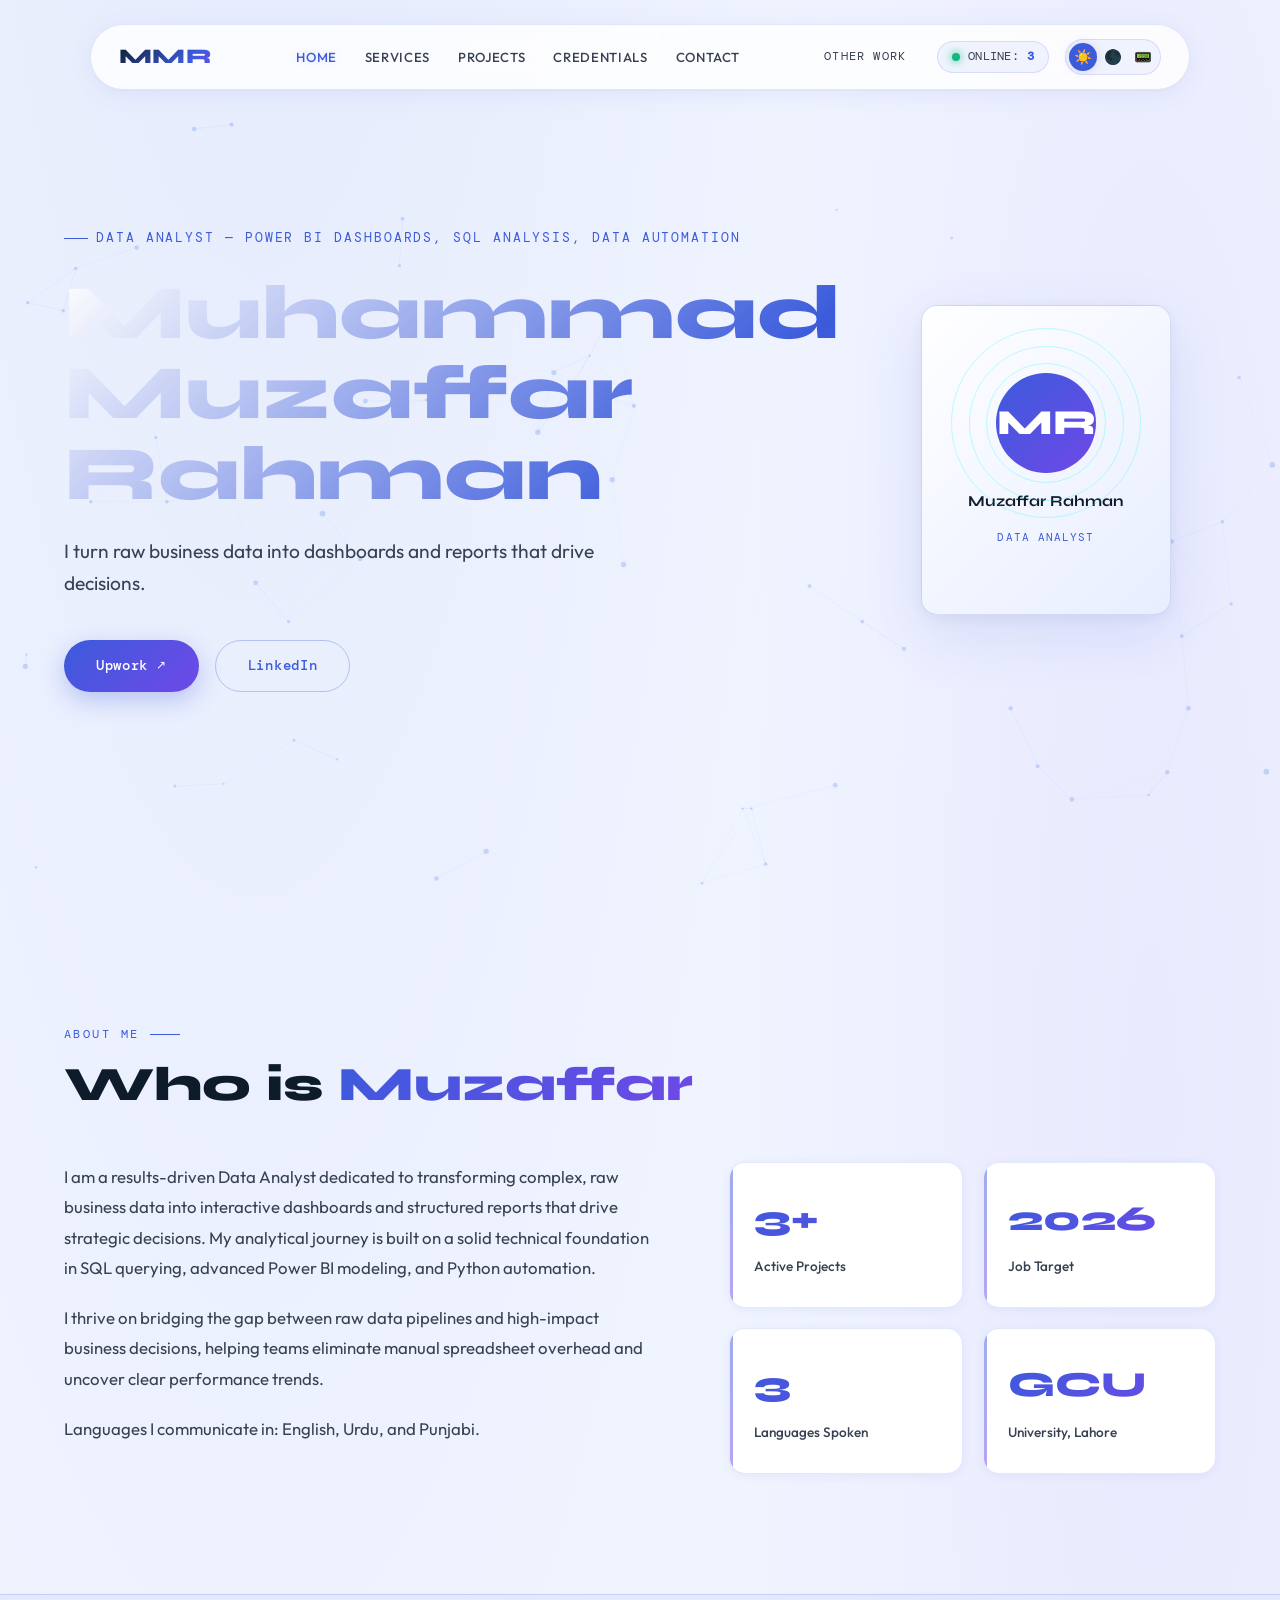
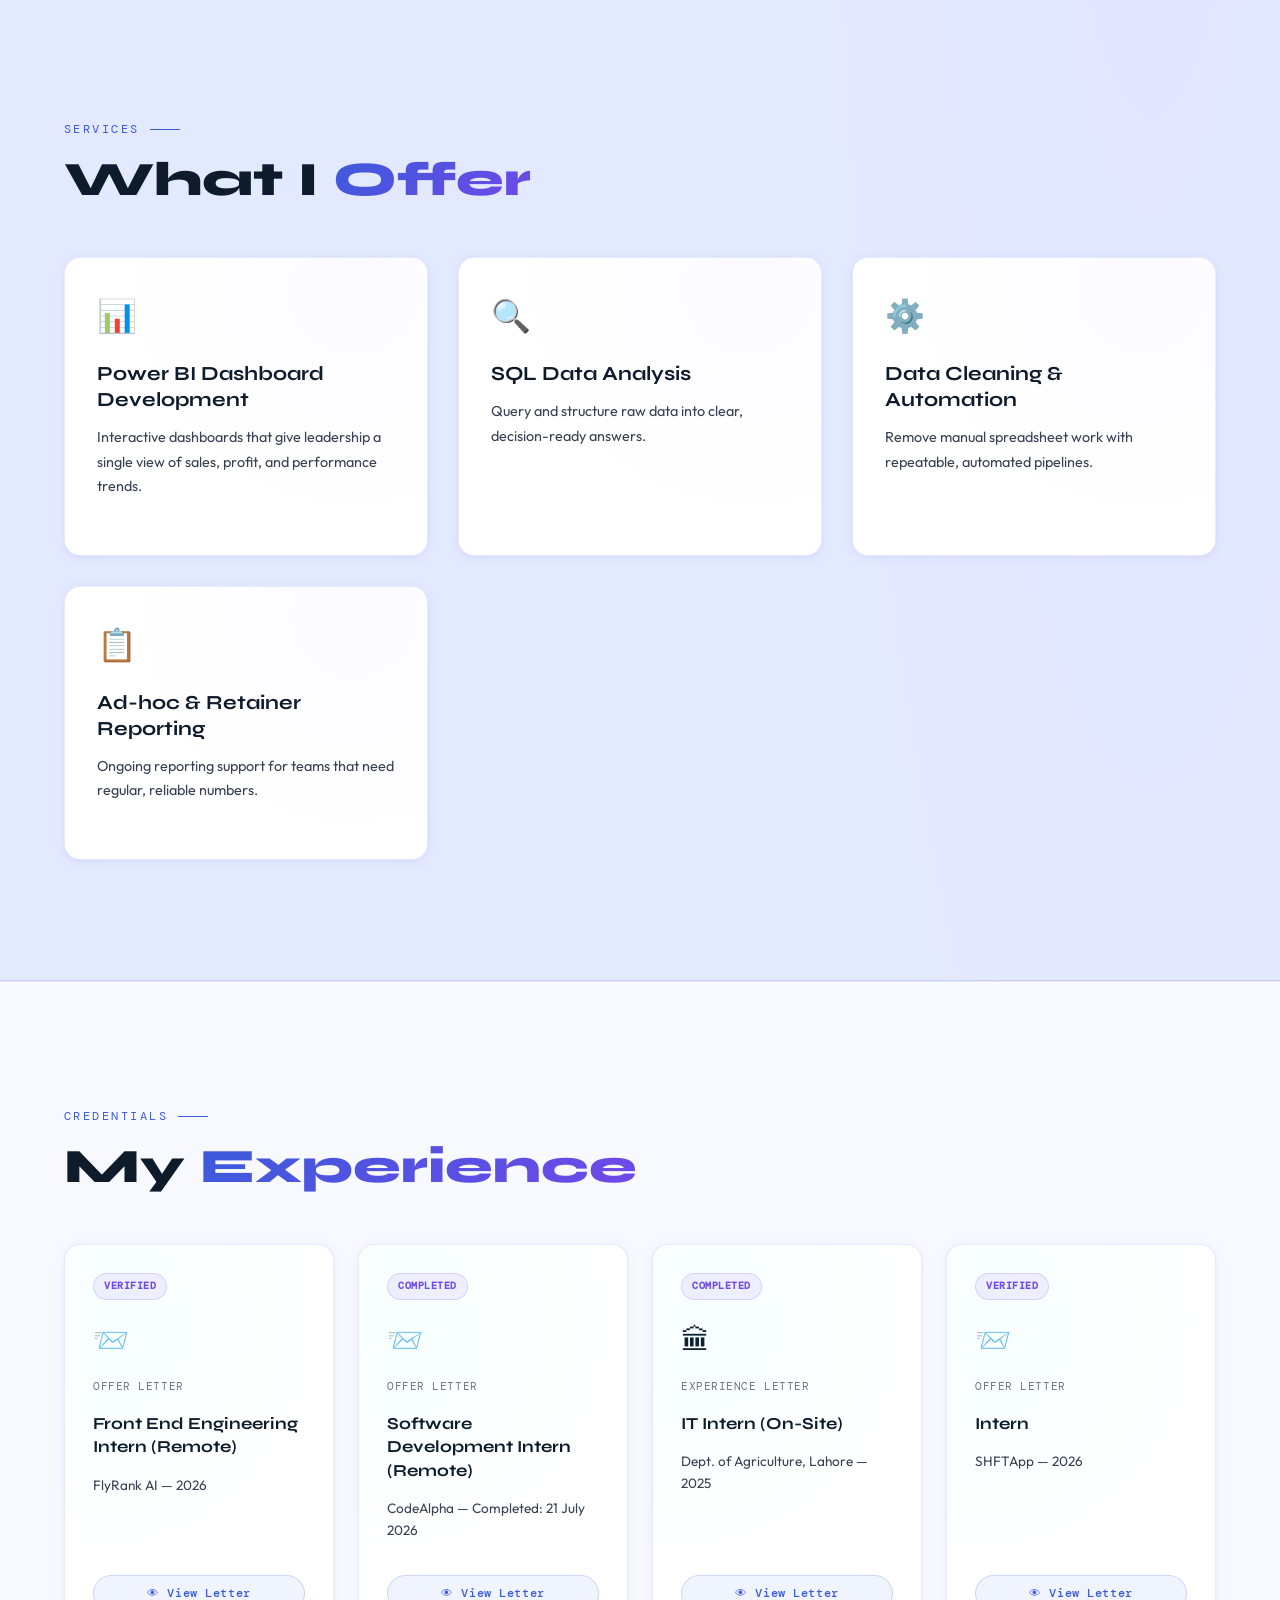
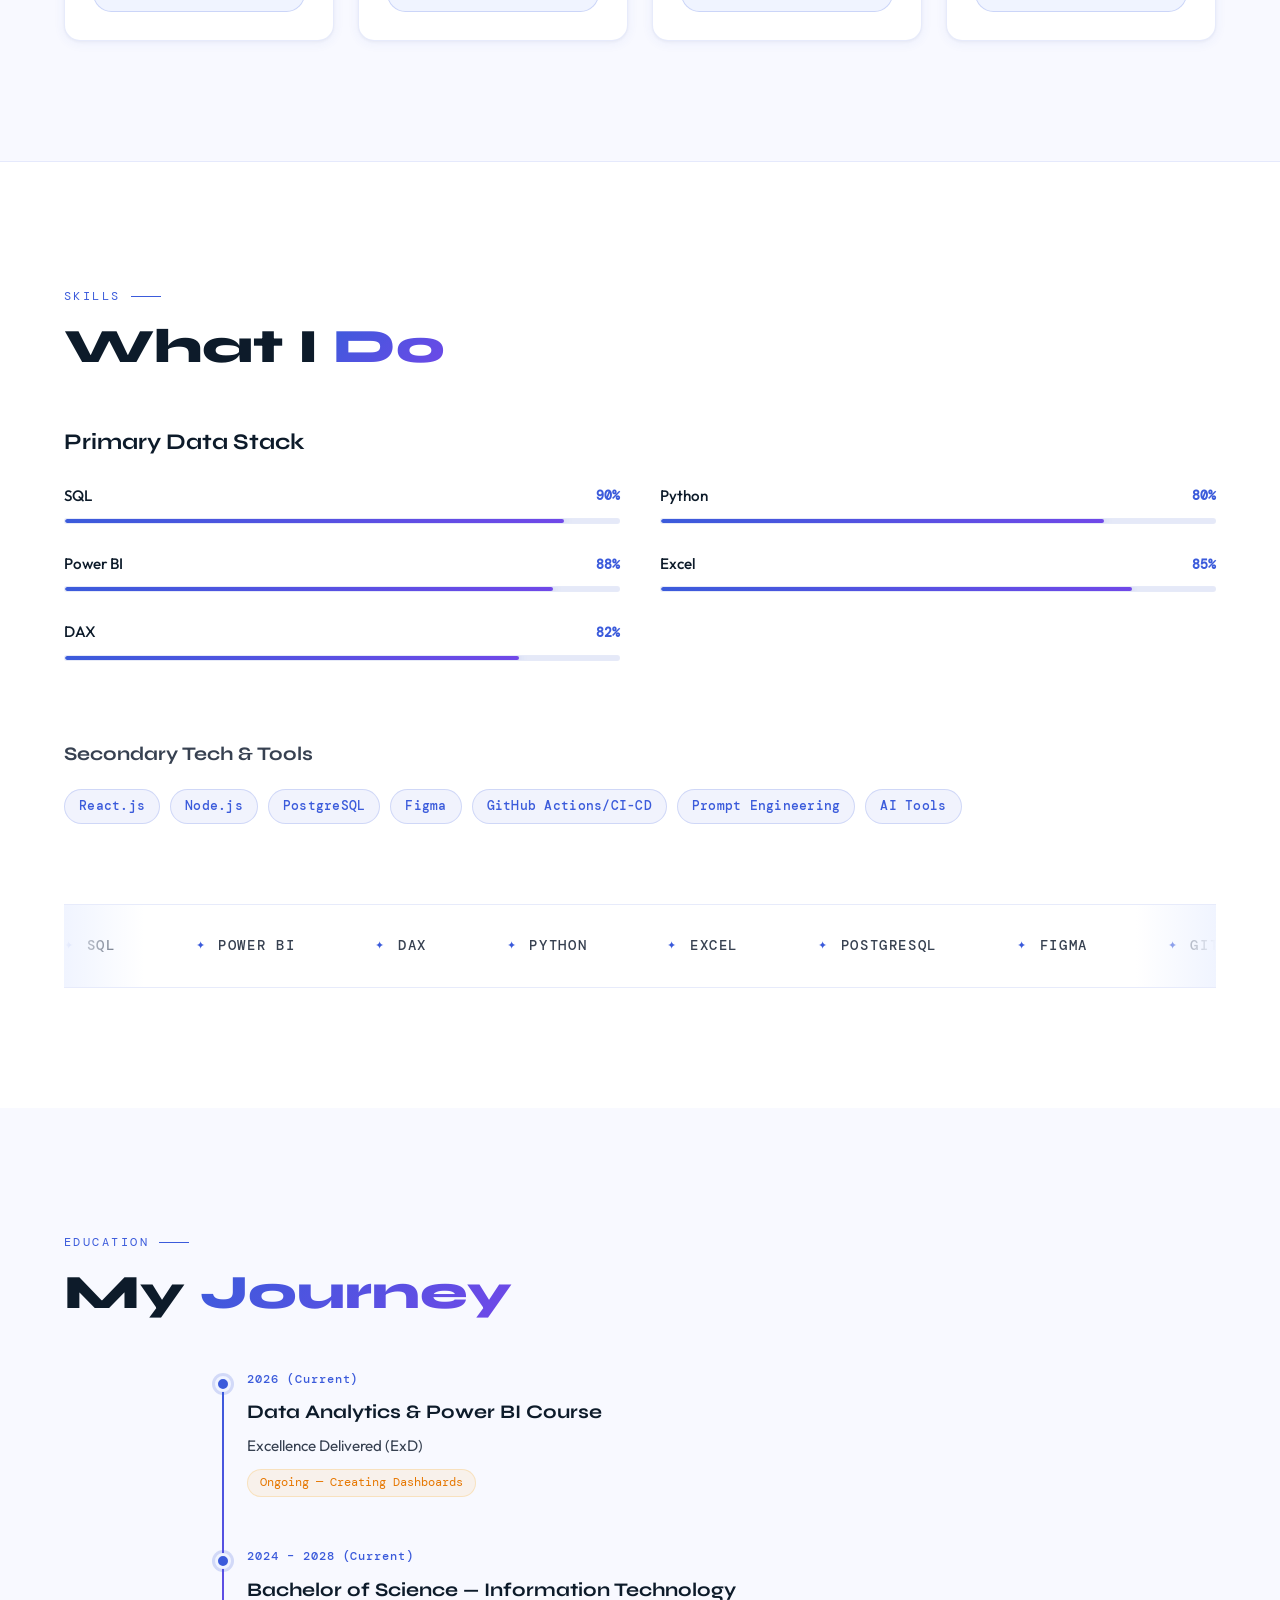
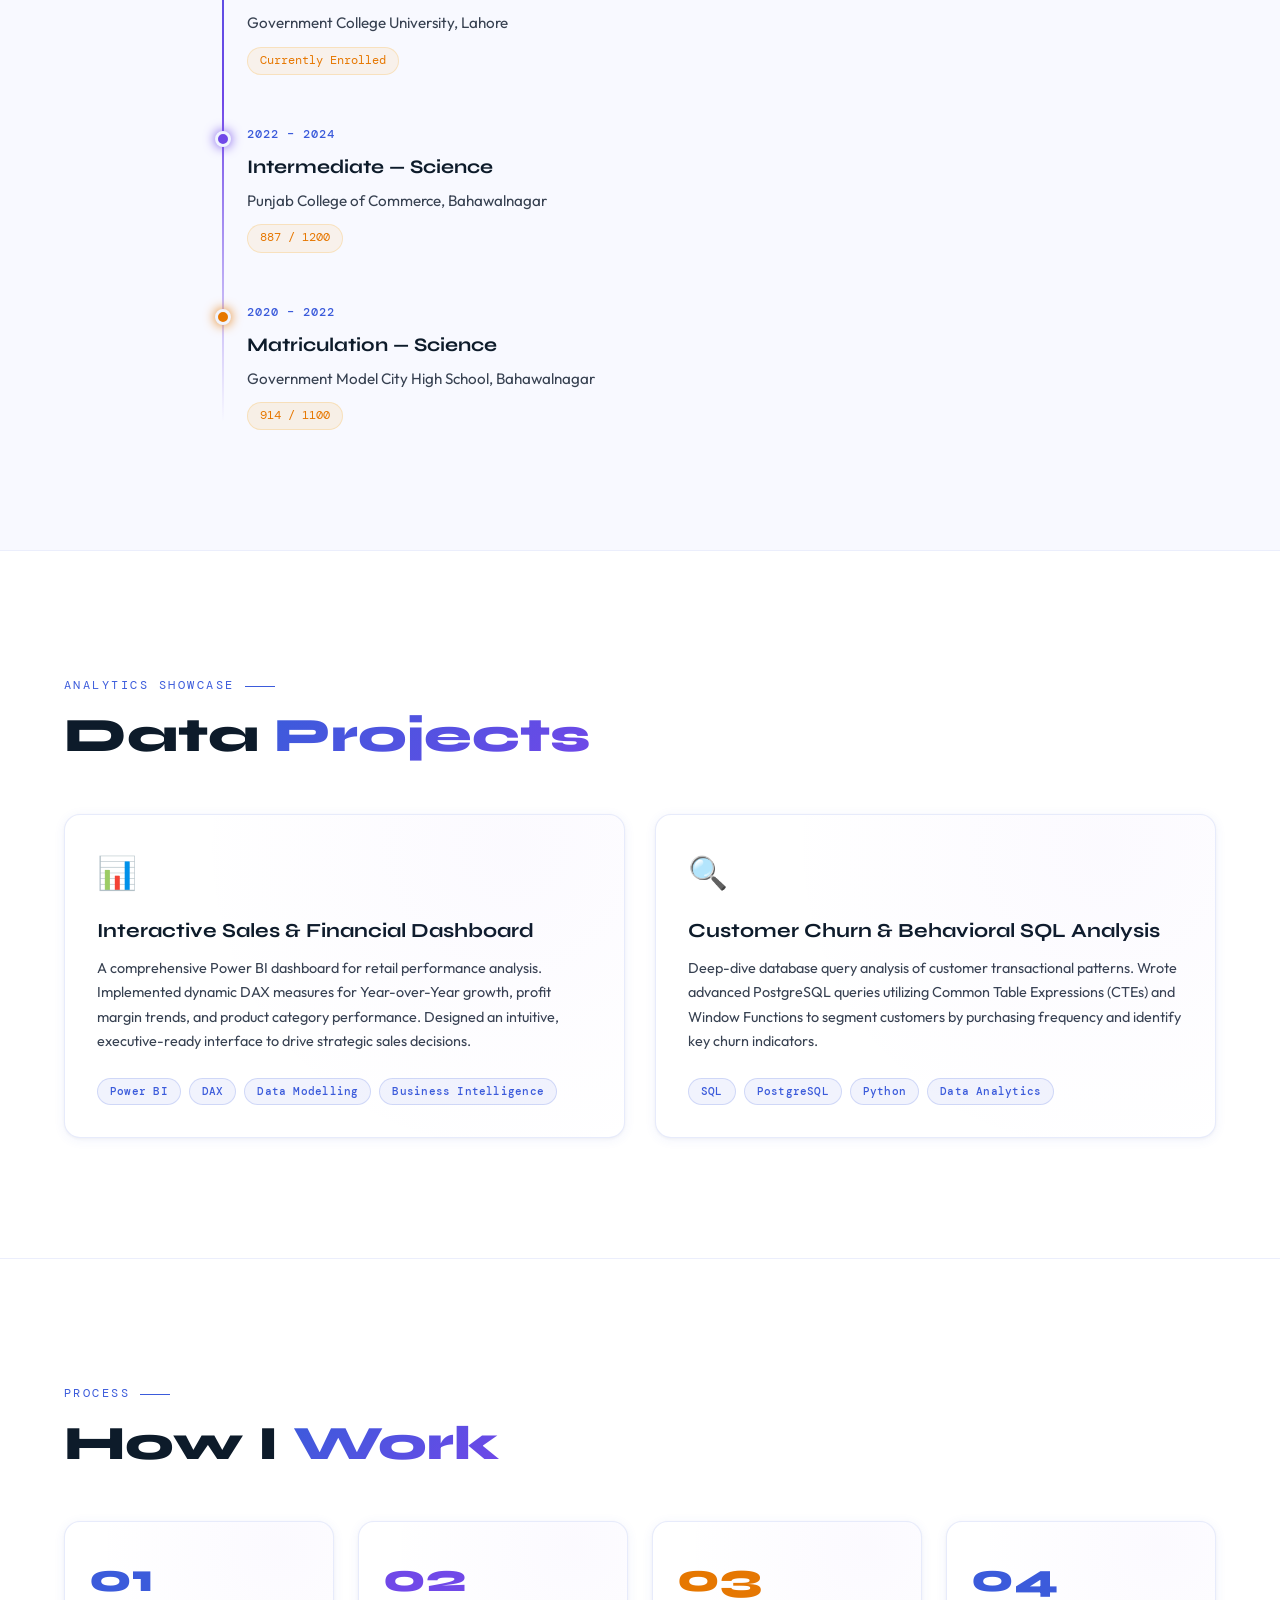
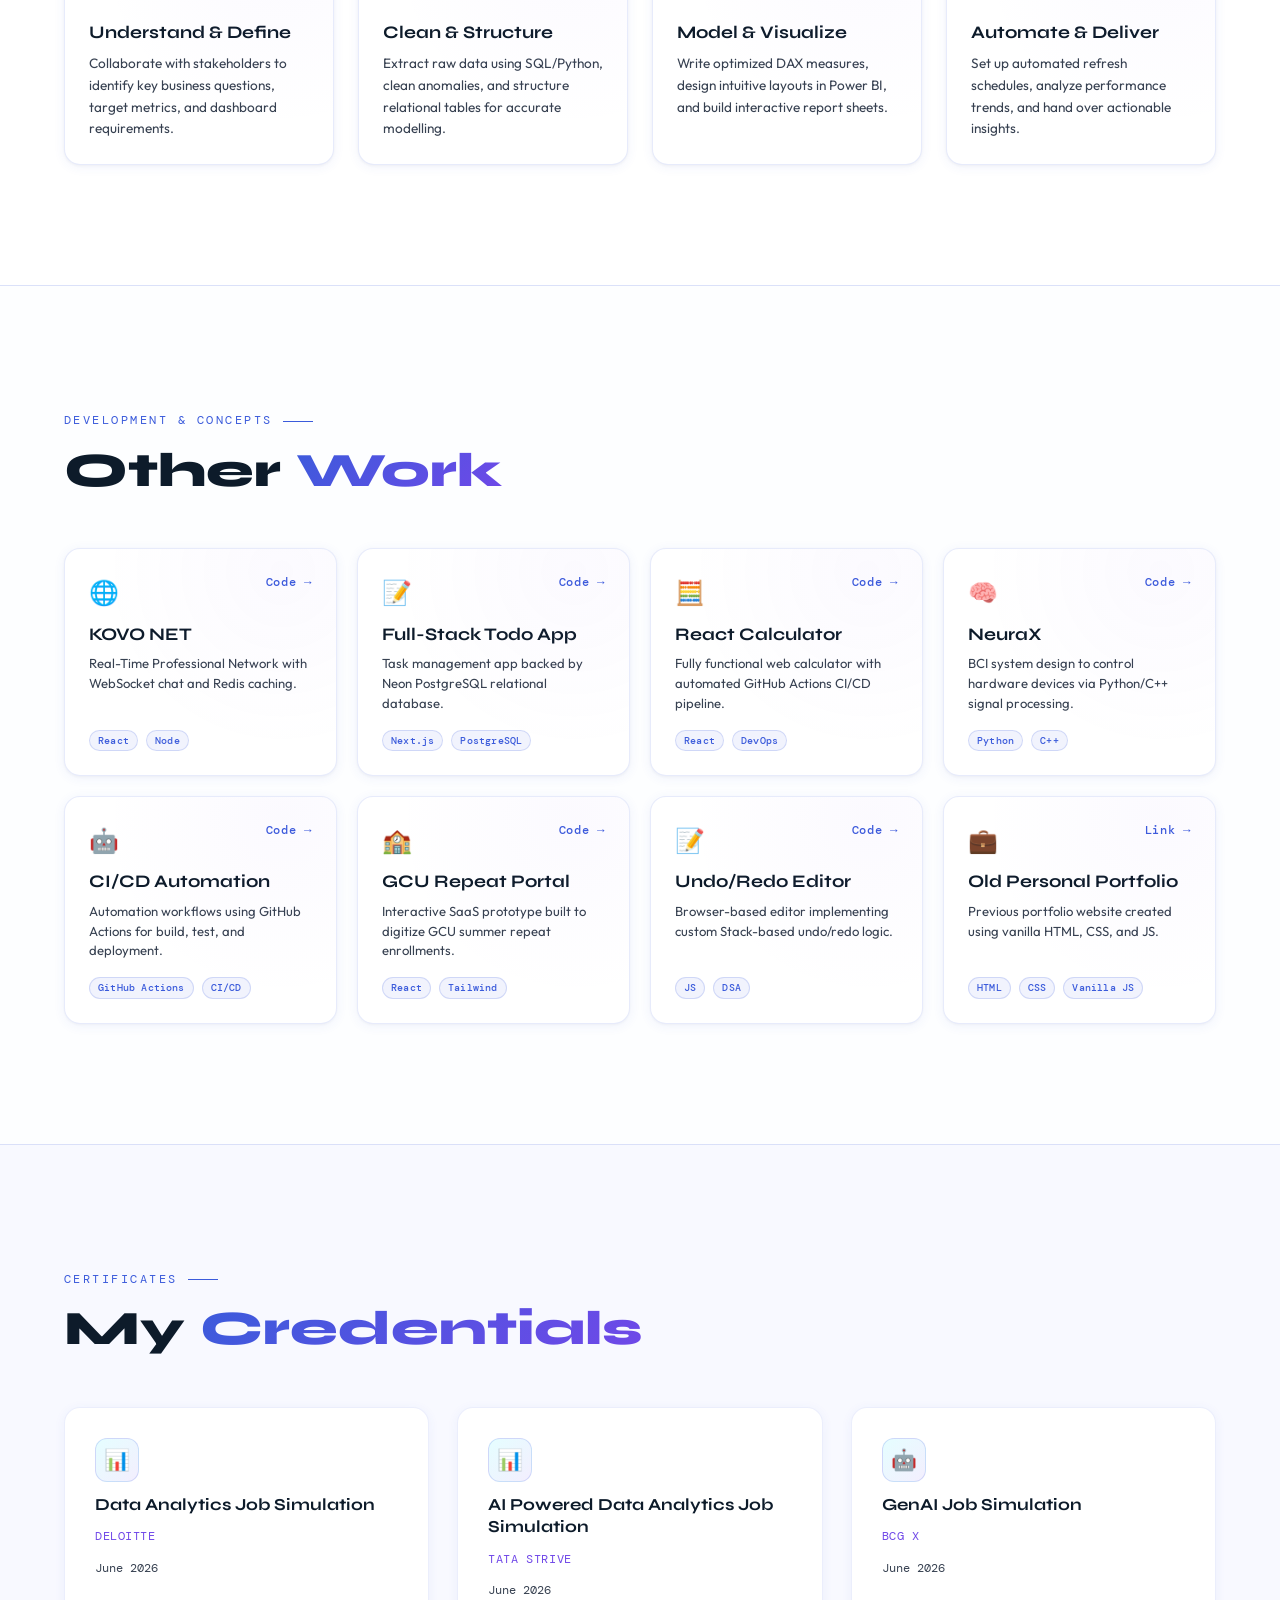
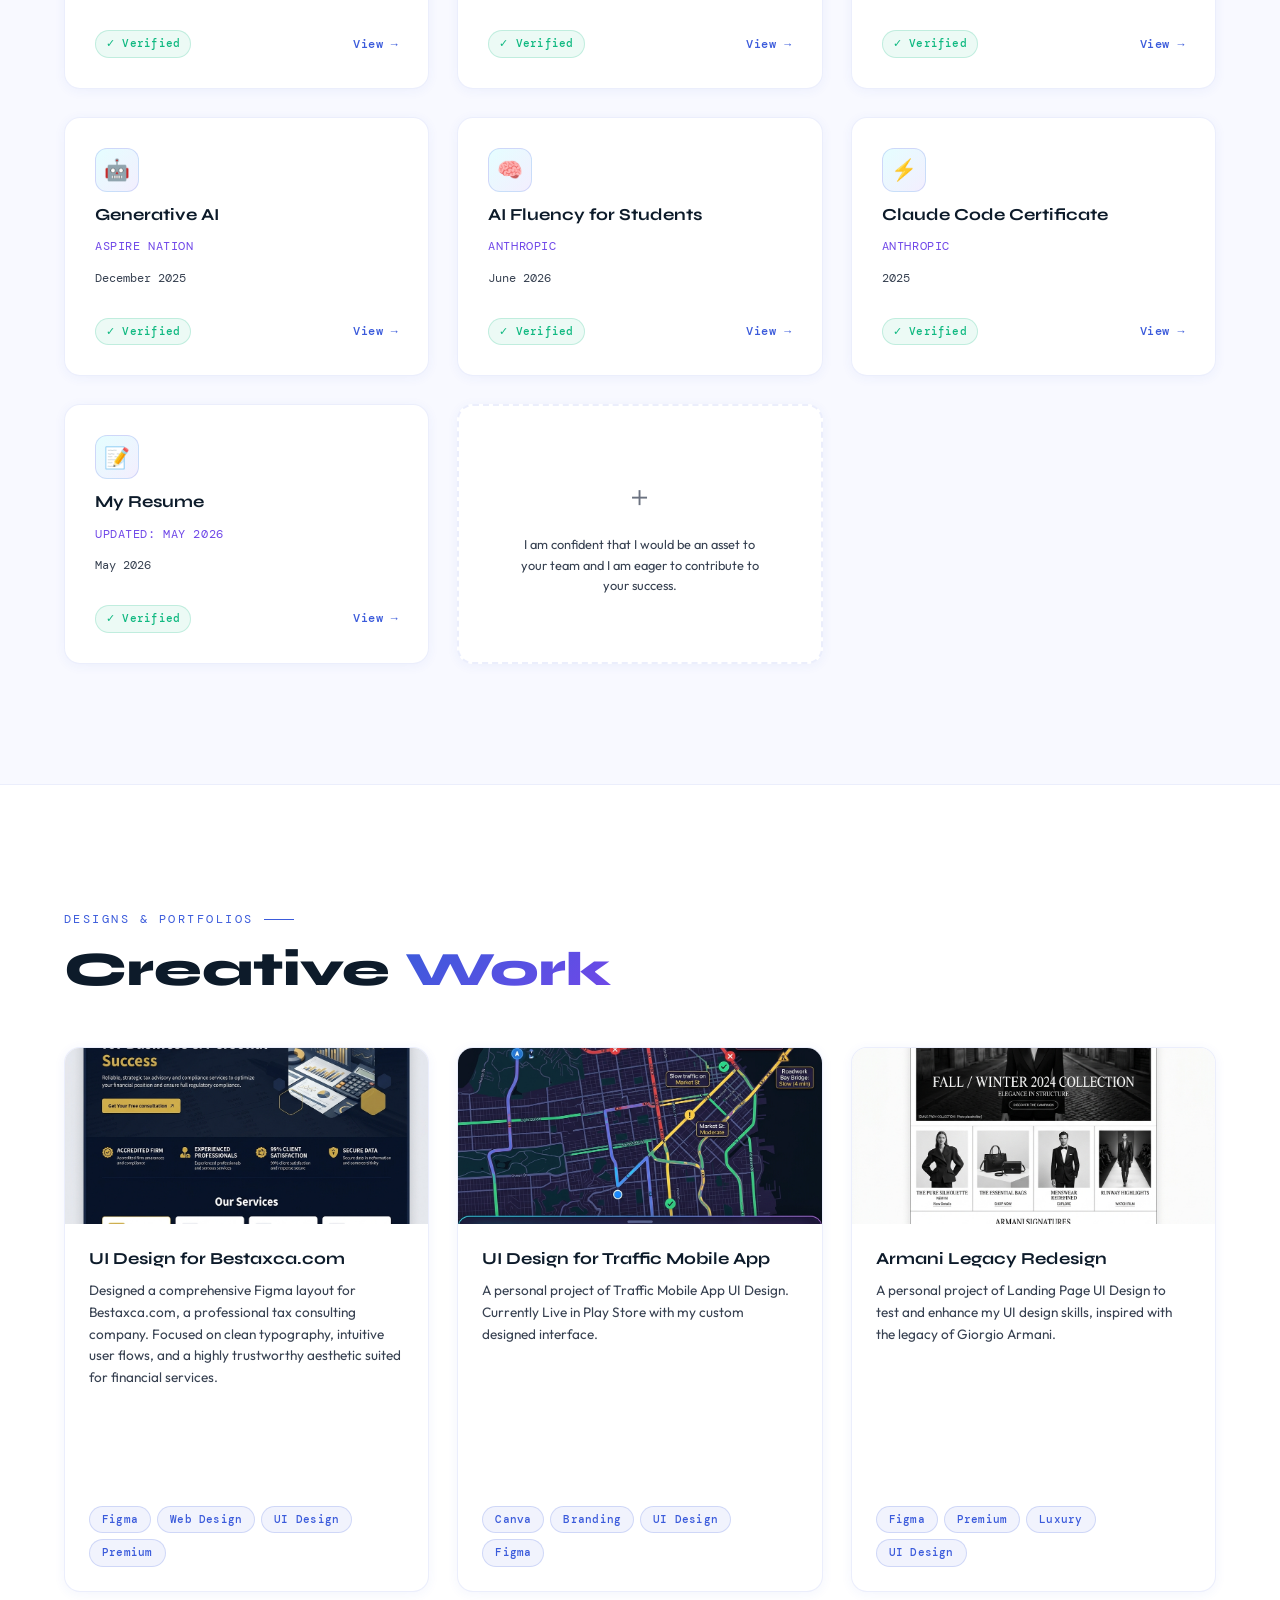
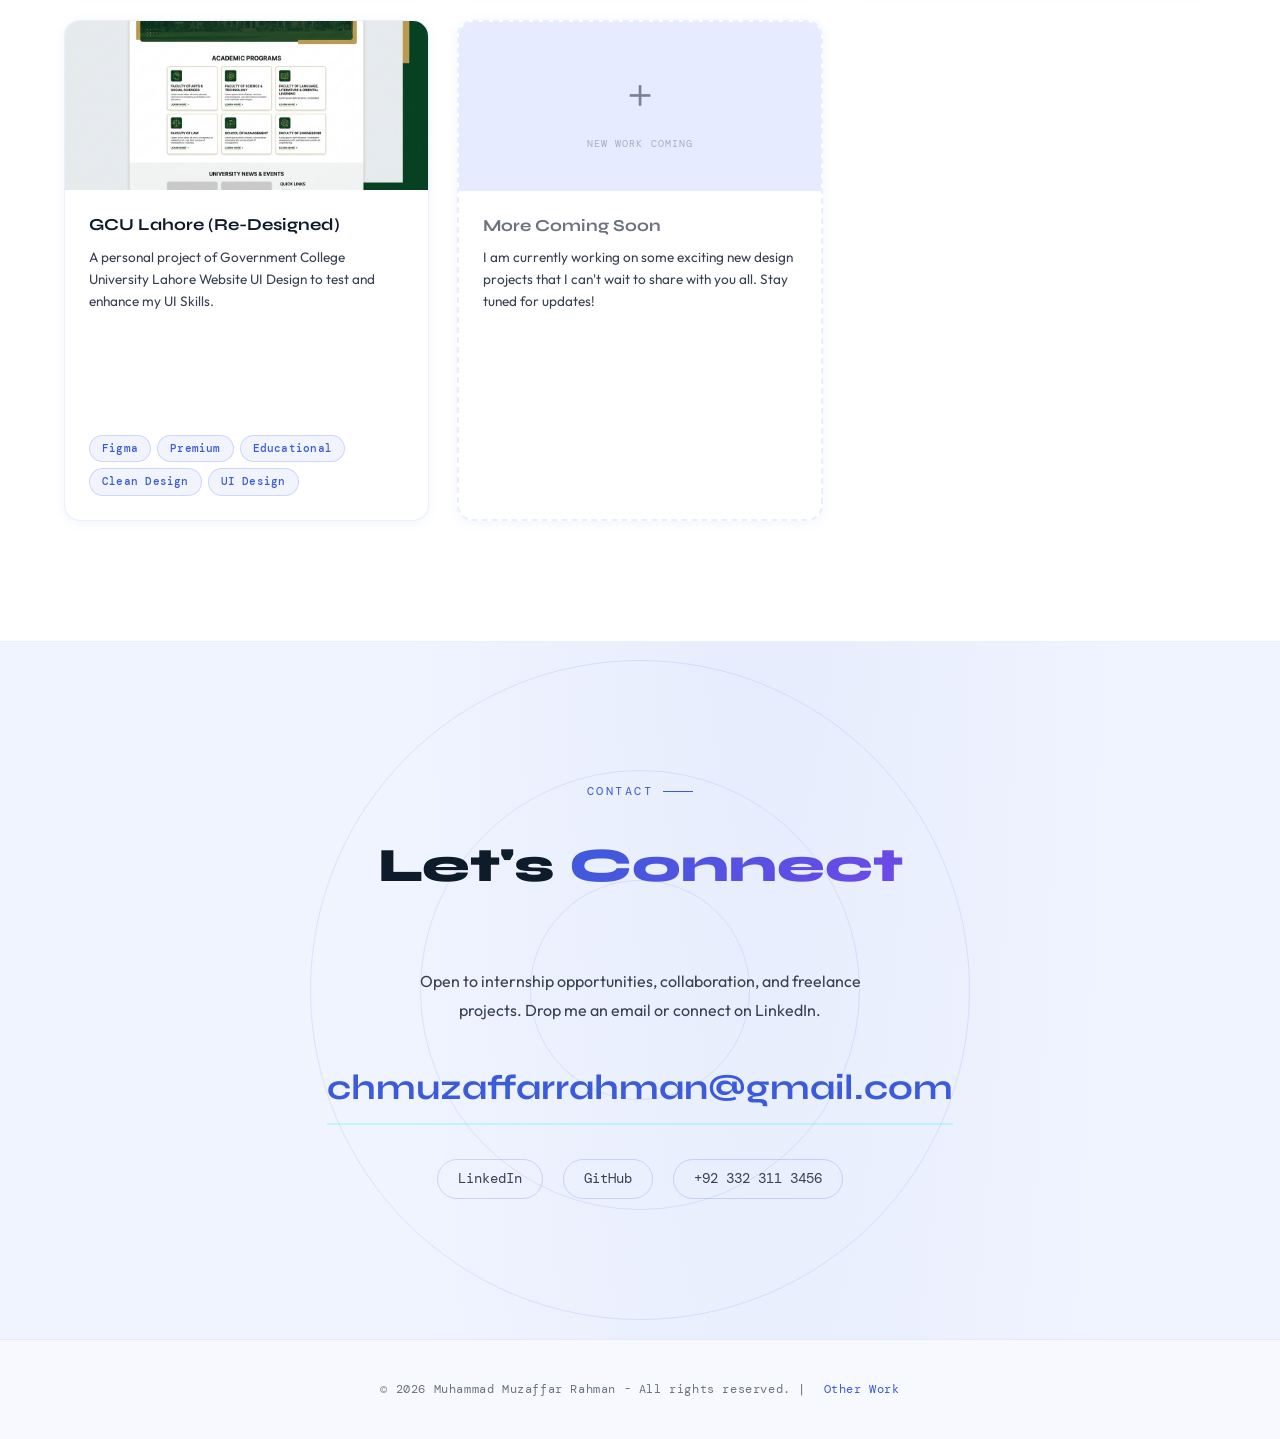
==== commit c621c2c0: "Refactor: convert to multi-page site with shared style.css - Extracted all CSS to style.css (shared " ====
--- a/index.html
+++ b/index.html
@@ -33,6 +33,7 @@
     <link
         href="https://fonts.googleapis.com/css2?family=Syne:wght@400;700;800&family=Outfit:wght@300;400;500;600;700&family=DM+Mono:ital,wght@0,300;0,400;1,300&display=swap"
         rel="stylesheet">
+    <link rel="stylesheet" href="style.css">
     <style>
         /* ─── RESET & BASE ─── */
         *,
@@ -81,7 +82,7 @@
             --border-hover: rgba(59, 91, 219, 0.45);
             --glow: rgba(59, 91, 219, 0.18);
             --glow2: rgba(112, 72, 232, 0.15);
-            --shadow-card: 0 4px 24px -4px rgba(59, 91, 219, 0.12), 0 1px 4px rgba(0,0,0,0.06);
+            --shadow-card: 0 4px 24px -4px rgba(59, 91, 219, 0.12), 0 1px 4px rgba(0, 0, 0, 0.06);
         }
 
         /* ─── LIGHT THEME SPECIFIC OVERRIDES ─── */
@@ -98,19 +99,64 @@
         [data-theme="light"] nav {
             background: rgba(255, 255, 255, 0.82);
             border-color: rgba(59, 91, 219, 0.14);
-            box-shadow: 0 4px 24px rgba(59, 91, 219, 0.08), 0 1px 2px rgba(0,0,0,0.04);
+            box-shadow: 0 4px 24px rgba(59, 91, 219, 0.08), 0 1px 2px rgba(0, 0, 0, 0.04);
         }
 
         /* Section alternation */
-        [data-theme="light"] #hero { background: transparent; }
-        [data-theme="light"] #about { background: transparent; }
-        [data-theme="light"] #experience { background: #f8f9ff; border-color: rgba(59,91,219,0.1); }
-        [data-theme="light"] #skills { background: #ffffff; border-color: rgba(59,91,219,0.1); }
-        [data-theme="light"] #education { background: #f8f9ff; }
-        [data-theme="light"] #projects { background: #ffffff; border-color: rgba(59,91,219,0.1); }
-        [data-theme="light"] #certificates { background: #f8f9ff; }
-        [data-theme="light"] #designs { background: #ffffff; border-color: rgba(59,91,219,0.1); }
-        [data-theme="light"] #contact { background: transparent; }
+        [data-theme="light"] #hero {
+            background: transparent;
+        }
+
+        [data-theme="light"] #about {
+            background: transparent;
+        }
+
+        [data-theme="light"] #services {
+            background: #ffffff;
+            border-color: rgba(59, 91, 219, 0.1);
+        }
+
+        [data-theme="light"] #experience {
+            background: #f8f9ff;
+            border-color: rgba(59, 91, 219, 0.1);
+        }
+
+        [data-theme="light"] #skills {
+            background: #ffffff;
+            border-color: rgba(59, 91, 219, 0.1);
+        }
+
+        [data-theme="light"] #education {
+            background: #f8f9ff;
+        }
+
+        [data-theme="light"] #projects {
+            background: #ffffff;
+            border-color: rgba(59, 91, 219, 0.1);
+        }
+
+        [data-theme="light"] #how-i-work {
+            background: #ffffff;
+            border-color: rgba(59, 91, 219, 0.1);
+        }
+
+        [data-theme="light"] #other-work {
+            background: #f8f9ff;
+            border-color: rgba(59, 91, 219, 0.1);
+        }
+
+        [data-theme="light"] #certificates {
+            background: #f8f9ff;
+        }
+
+        [data-theme="light"] #designs {
+            background: #ffffff;
+            border-color: rgba(59, 91, 219, 0.1);
+        }
+
+        [data-theme="light"] #contact {
+            background: transparent;
+        }
 
         /* Buttons light */
         [data-theme="light"] .btn-primary {
@@ -118,14 +164,17 @@
             color: #ffffff;
             box-shadow: 0 8px 24px rgba(59, 91, 219, 0.3);
         }
+
         [data-theme="light"] .btn-primary:hover {
             box-shadow: 0 12px 32px rgba(112, 72, 232, 0.4);
             color: #ffffff;
         }
+
         [data-theme="light"] .btn-ghost {
             border-color: rgba(59, 91, 219, 0.3);
             color: #3b5bdb;
         }
+
         [data-theme="light"] .btn-ghost:hover {
             background: rgba(59, 91, 219, 0.06);
             border-color: #3b5bdb;
@@ -136,28 +185,33 @@
         [data-theme="light"] .exp-card {
             background: #ffffff;
             border-color: rgba(59, 91, 219, 0.12);
-            box-shadow: 0 2px 12px rgba(59, 91, 219, 0.07), 0 1px 3px rgba(0,0,0,0.04);
-        }
+            box-shadow: 0 2px 12px rgba(59, 91, 219, 0.07), 0 1px 3px rgba(0, 0, 0, 0.04);
+        }
+
         [data-theme="light"] .project-card:hover,
         [data-theme="light"] .exp-card:hover {
             border-color: #3b5bdb;
-            box-shadow: 0 12px 32px rgba(59, 91, 219, 0.15), 0 2px 8px rgba(0,0,0,0.06);
-        }
+            box-shadow: 0 12px 32px rgba(59, 91, 219, 0.15), 0 2px 8px rgba(0, 0, 0, 0.06);
+        }
+
         [data-theme="light"] .cert-card {
             background: #ffffff;
             border-color: rgba(59, 91, 219, 0.1);
             box-shadow: 0 2px 12px rgba(59, 91, 219, 0.06);
         }
+
         [data-theme="light"] .cert-card:hover {
             border-color: #3b5bdb;
             box-shadow: 0 10px 28px rgba(59, 91, 219, 0.14);
             background: #f8f9ff;
         }
+
         [data-theme="light"] .design-card {
             background: #ffffff;
             border-color: rgba(59, 91, 219, 0.1);
             box-shadow: 0 2px 12px rgba(59, 91, 219, 0.06);
         }
+
         [data-theme="light"] .design-card:hover {
             border-color: #3b5bdb;
             box-shadow: 0 14px 36px rgba(59, 91, 219, 0.14);
@@ -169,9 +223,11 @@
             border-color: rgba(59, 91, 219, 0.14);
             box-shadow: 0 2px 10px rgba(59, 91, 219, 0.07);
         }
+
         [data-theme="light"] .stat-card:hover {
             box-shadow: 0 8px 24px rgba(59, 91, 219, 0.14);
         }
+
         [data-theme="light"] .stat-num {
             background: linear-gradient(135deg, #3b5bdb, #7048e8);
             -webkit-background-clip: text;
@@ -189,6 +245,7 @@
         [data-theme="light"] .skill-bar-bg {
             background: #e5e9f8;
         }
+
         [data-theme="light"] .skill-bar-fill {
             background: linear-gradient(90deg, #3b5bdb, #7048e8);
             box-shadow: 0 0 8px rgba(59, 91, 219, 0.35);
@@ -198,9 +255,11 @@
         [data-theme="light"] .marquee-wrap {
             border-color: rgba(59, 91, 219, 0.12);
         }
+
         [data-theme="light"] .marquee-wrap::before {
             background: linear-gradient(to right, #f0f4ff, transparent);
         }
+
         [data-theme="light"] .marquee-wrap::after {
             background: linear-gradient(to left, #f0f4ff, transparent);
         }
@@ -209,6 +268,7 @@
         [data-theme="light"] .timeline::before {
             background: linear-gradient(to bottom, #3b5bdb, #7048e8, transparent);
         }
+
         [data-theme="light"] .timeline-dot {
             background: #3b5bdb;
             box-shadow: 0 0 0 3px rgba(59, 91, 219, 0.2);
@@ -219,6 +279,7 @@
         [data-theme="light"] .section-label {
             color: #3b5bdb;
         }
+
         [data-theme="light"] .section-label::after {
             background: #3b5bdb;
         }
@@ -227,13 +288,14 @@
         [data-theme="light"] .avatar-card {
             background: linear-gradient(135deg, #ffffff 0%, #e8eeff 100%);
             border-color: rgba(59, 91, 219, 0.2);
-            box-shadow: 0 20px 60px rgba(59, 91, 219, 0.12), 0 4px 16px rgba(0,0,0,0.06);
+            box-shadow: 0 20px 60px rgba(59, 91, 219, 0.12), 0 4px 16px rgba(0, 0, 0, 0.06);
         }
 
         /* Hero tag light */
         [data-theme="light"] .hero-tag {
             color: #3b5bdb;
         }
+
         [data-theme="light"] .hero-tag::before {
             background: #3b5bdb;
         }
@@ -242,9 +304,11 @@
         [data-theme="light"] .contact-ripple {
             border-color: rgba(59, 91, 219, 0.12);
         }
+
         [data-theme="light"] .contact-link {
             border-color: rgba(59, 91, 219, 0.2);
         }
+
         [data-theme="light"] .contact-link:hover {
             background: rgba(59, 91, 219, 0.05);
         }
@@ -255,6 +319,7 @@
             border-color: rgba(59, 91, 219, 0.2);
             color: #3b5bdb;
         }
+
         [data-theme="light"] .exp-btn:hover {
             background: #3b5bdb;
             color: #ffffff;
@@ -271,10 +336,12 @@
             background: rgba(59, 91, 219, 0.06);
             border-color: rgba(59, 91, 219, 0.15);
         }
+
         [data-theme="light"] .visitor-counter:hover {
             background: rgba(59, 91, 219, 0.1);
             border-color: #3b5bdb;
         }
+
         [data-theme="light"] .visitor-num {
             color: #3b5bdb;
         }
@@ -284,6 +351,7 @@
             background: rgba(59, 91, 219, 0.06);
             border-color: rgba(59, 91, 219, 0.15);
         }
+
         [data-theme="light"] .theme-btn.active {
             background: #3b5bdb;
             color: #ffffff;
@@ -293,15 +361,18 @@
         [data-theme="light"] .exp-modal-overlay {
             background: rgba(13, 27, 42, 0.55);
         }
+
         [data-theme="light"] .exp-modal-box {
             background: #ffffff;
             border-color: rgba(59, 91, 219, 0.18);
             box-shadow: 0 40px 100px rgba(59, 91, 219, 0.18);
         }
+
         [data-theme="light"] .exp-modal-header {
             background: #f0f4ff;
             border-color: rgba(59, 91, 219, 0.1);
         }
+
         [data-theme="light"] .exp-modal-close {
             background: rgba(59, 91, 219, 0.06);
             border-color: rgba(59, 91, 219, 0.15);
@@ -319,6 +390,7 @@
         [data-theme="light"] .project-link {
             color: #3b5bdb;
         }
+
         [data-theme="light"] .project-link:hover {
             border-color: #3b5bdb;
             filter: none;
@@ -375,6 +447,7 @@
                 opacity: 0;
                 transform: translateY(30px);
             }
+
             to {
                 opacity: 1;
                 transform: translateY(0);
@@ -393,6 +466,7 @@
             transform: translate(-50%, -50%);
             transition: width 0.15s, height 0.15s, transform 0.15s;
         }
+
         #ring {
             position: fixed;
             width: 36px;
@@ -461,10 +535,13 @@
         }
 
         @keyframes loaderPulse {
-            0%, 100% {
+
+            0%,
+            100% {
                 opacity: 1;
                 filter: drop-shadow(0 0 5px var(--accent));
             }
+
             50% {
                 opacity: 0.6;
                 filter: drop-shadow(0 0 15px var(--accent2));
@@ -511,7 +588,7 @@
             display: flex;
             align-items: center;
             justify-content: space-between;
-            background: rgba(var(--bg) == #f5f8ff ? 255 : 6, rgba(var(--bg) == #f5f8ff ? 255 : 8), rgba(var(--bg) == #f5f8ff ? 255 : 18), 0.65);
+            background: rgba(var(--bg)==#f5f8ff ? 255 : 6, rgba(var(--bg)==#f5f8ff ? 255 : 8), rgba(var(--bg)==#f5f8ff ? 255 : 18), 0.65);
             background: var(--surface);
             backdrop-filter: blur(16px);
             -webkit-backdrop-filter: blur(16px);
@@ -592,9 +669,12 @@
         }
 
         @keyframes pulseDot {
-            0%, 100% {
+
+            0%,
+            100% {
                 box-shadow: 0 0 4px #10b981;
             }
+
             50% {
                 box-shadow: 0 0 12px #10b981, 0 0 20px rgba(16, 185, 129, 0.4);
             }
@@ -611,9 +691,18 @@
         }
 
         @keyframes numPop {
-            0% { transform: scale(1); }
-            50% { transform: scale(1.3); color: #10b981; }
-            100% { transform: scale(1); }
+            0% {
+                transform: scale(1);
+            }
+
+            50% {
+                transform: scale(1.3);
+                color: #10b981;
+            }
+
+            100% {
+                transform: scale(1);
+            }
         }
 
         /* ─── THEME SWITCHER ─── */
@@ -736,9 +825,17 @@
         }
 
         @keyframes shimmerName {
-            0% { background-position: 0% 50%; }
-            50% { background-position: 100% 50%; }
-            100% { background-position: 0% 50%; }
+            0% {
+                background-position: 0% 50%;
+            }
+
+            50% {
+                background-position: 100% 50%;
+            }
+
+            100% {
+                background-position: 0% 50%;
+            }
         }
 
         .hero-sub {
@@ -834,8 +931,15 @@
         }
 
         @keyframes float3D {
-            0%, 100% { transform: translateY(0px) rotateY(-6deg) rotateX(3deg); }
-            50% { transform: translateY(-15px) rotateY(6deg) rotateX(-3deg); }
+
+            0%,
+            100% {
+                transform: translateY(0px) rotateY(-6deg) rotateX(3deg);
+            }
+
+            50% {
+                transform: translateY(-15px) rotateY(6deg) rotateX(-3deg);
+            }
         }
 
         .avatar-initials {
@@ -856,8 +960,15 @@
         }
 
         @keyframes avatarPulse {
-            0%, 100% { box-shadow: 0 0 0 0 rgba(0, 245, 255, 0.4); }
-            50% { box-shadow: 0 0 0 15px rgba(139, 92, 246, 0); }
+
+            0%,
+            100% {
+                box-shadow: 0 0 0 0 rgba(0, 245, 255, 0.4);
+            }
+
+            50% {
+                box-shadow: 0 0 0 15px rgba(139, 92, 246, 0);
+            }
         }
 
         .ripple-ring {
@@ -868,13 +979,34 @@
             pointer-events: none;
         }
 
-        .ripple-ring:nth-child(1) { width: 120px; height: 120px; animation-delay: 0s; }
-        .ripple-ring:nth-child(2) { width: 155px; height: 155px; animation-delay: 1.3s; }
-        .ripple-ring:nth-child(3) { width: 190px; height: 190px; animation-delay: 2.6s; }
+        .ripple-ring:nth-child(1) {
+            width: 120px;
+            height: 120px;
+            animation-delay: 0s;
+        }
+
+        .ripple-ring:nth-child(2) {
+            width: 155px;
+            height: 155px;
+            animation-delay: 1.3s;
+        }
+
+        .ripple-ring:nth-child(3) {
+            width: 190px;
+            height: 190px;
+            animation-delay: 2.6s;
+        }
 
         @keyframes rippleExpand {
-            0% { opacity: 0.6; transform: scale(1); }
-            100% { opacity: 0; transform: scale(1.4); }
+            0% {
+                opacity: 0.6;
+                transform: scale(1);
+            }
+
+            100% {
+                opacity: 0;
+                transform: scale(1.4);
+            }
         }
 
         .avatar-name {
@@ -1192,10 +1324,12 @@
             z-index: 2;
             pointer-events: none;
         }
+
         .marquee-wrap::before {
             left: 0;
             background: linear-gradient(to right, var(--bg) 0%, transparent 100%);
         }
+
         .marquee-wrap::after {
             right: 0;
             background: linear-gradient(to left, var(--bg) 0%, transparent 100%);
@@ -1228,8 +1362,13 @@
         }
 
         @keyframes marqueeScroll {
-            0% { transform: translateX(0); }
-            100% { transform: translateX(-50%); }
+            0% {
+                transform: translateX(0);
+            }
+
+            100% {
+                transform: translateX(-50%);
+            }
         }
 
         /* ─── EDUCATION / TIMELINE ─── */
@@ -1714,13 +1853,34 @@
             animation: contactRipple 5s ease-out infinite;
         }
 
-        .contact-ripple:nth-child(1) { width: 220px; height: 220px; animation-delay: 0s; }
-        .contact-ripple:nth-child(2) { width: 440px; height: 440px; animation-delay: 1.5s; }
-        .contact-ripple:nth-child(3) { width: 660px; height: 660px; animation-delay: 3s; }
+        .contact-ripple:nth-child(1) {
+            width: 220px;
+            height: 220px;
+            animation-delay: 0s;
+        }
+
+        .contact-ripple:nth-child(2) {
+            width: 440px;
+            height: 440px;
+            animation-delay: 1.5s;
+        }
+
+        .contact-ripple:nth-child(3) {
+            width: 660px;
+            height: 660px;
+            animation-delay: 3s;
+        }
 
         @keyframes contactRipple {
-            0% { opacity: 0.5; transform: translate(-50%, -50%) scale(0.7); }
-            100% { opacity: 0; transform: translate(-50%, -50%) scale(1.4); }
+            0% {
+                opacity: 0.5;
+                transform: translate(-50%, -50%) scale(0.7);
+            }
+
+            100% {
+                opacity: 0;
+                transform: translate(-50%, -50%) scale(1.4);
+            }
         }
 
         .contact-inner {
@@ -1796,9 +1956,17 @@
             transition: opacity 0.8s cubic-bezier(0.16, 1, 0.3, 1), transform 0.8s cubic-bezier(0.16, 1, 0.3, 1);
         }
 
-        .reveal-up { transform: translateY(40px); }
-        .reveal-left { transform: translateX(-40px); }
-        .reveal-right { transform: translateX(40px); }
+        .reveal-up {
+            transform: translateY(40px);
+        }
+
+        .reveal-left {
+            transform: translateX(-40px);
+        }
+
+        .reveal-right {
+            transform: translateX(40px);
+        }
 
         .reveal.visible {
             opacity: 1;
@@ -1812,29 +1980,37 @@
                 gap: 50px;
                 text-align: center;
             }
+
             .hero-tag {
                 justify-content: center;
             }
+
             .hero-tag::before {
                 display: none;
             }
+
             .hero-btns {
                 justify-content: center;
             }
+
             .about-grid {
                 grid-template-columns: 1fr;
                 gap: 40px;
             }
+
             .skills-grid {
                 grid-template-columns: 1fr;
                 gap: 20px;
             }
+
             nav {
                 top: 12px;
                 padding: 10px 20px;
             }
+
             .nav-links {
-                display: none; /* simple mobile nav override */
+                display: none;
+                /* simple mobile nav override */
             }
         }
 
@@ -1943,9 +2119,22 @@
             gap: 16px;
         }
 
-        .fallback-icon { font-size: 3rem; }
-        .fallback-title { font-family: var(--font-display); font-size: 1.2rem; font-weight: 700; }
-        .fallback-desc { font-size: 0.9rem; color: var(--text-secondary); line-height: 1.6; }
+        .fallback-icon {
+            font-size: 3rem;
+        }
+
+        .fallback-title {
+            font-family: var(--font-display);
+            font-size: 1.2rem;
+            font-weight: 700;
+        }
+
+        .fallback-desc {
+            font-size: 0.9rem;
+            color: var(--text-secondary);
+            line-height: 1.6;
+        }
+
         .fallback-btn {
             padding: 12px 28px;
             border-radius: 30px;
@@ -1959,11 +2148,17 @@
             transition: all 0.25s;
             box-shadow: 0 5px 15px var(--glow);
         }
+
         .fallback-btn:hover {
             transform: scale(1.05);
             box-shadow: 0 8px 20px var(--glow);
         }
-        .fallback-note { font-size: 0.72rem; color: var(--muted); font-family: var(--font-mono); }
+
+        .fallback-note {
+            font-size: 0.72rem;
+            color: var(--muted);
+            font-family: var(--font-mono);
+        }
     </style>
 </head>
 
@@ -1974,7 +2169,7 @@
 
     <!-- Loading Screen -->
     <div id="loader">
-        <div class="loader-text">Loading Portfolio</div>
+        <div class="loader-text">Ch Muzaffar</div>
         <div class="loader-bar-wrap">
             <div class="loader-bar"></div>
         </div>
@@ -1986,17 +2181,16 @@
 
     <!-- Header Navigation -->
     <nav>
-        <a href="#" class="nav-logo">MMR</a>
+        <a href="index.html" class="nav-logo">MMR</a>
         <ul class="nav-links">
-            <li><a href="#about">About</a></li>
-            <li><a href="#experience">Experience</a></li>
-            <li><a href="#skills">Skills</a></li>
-            <li><a href="#projects">Projects</a></li>
-            <li><a href="#certificates">Certificates</a></li>
-            <li><a href="#designs">Designs</a></li>
-            <li><a href="#contact">Contact</a></li>
+            <li><a href="index.html" class="active">Home</a></li>
+            <li><a href="services.html">Services</a></li>
+            <li><a href="projects.html">Projects</a></li>
+            <li><a href="credentials.html">Credentials</a></li>
+            <li><a href="contact.html">Contact</a></li>
         </ul>
         <div class="nav-right">
+            <a href="other-work.html" class="other-work-nav-link">Other Work</a>
             <!-- Visitor Counter -->
             <div class="visitor-counter" id="visitorCounter">
                 <span class="visitor-dot"></span>
@@ -2027,12 +2221,15 @@
             <div class="container">
                 <div class="hero-inner">
                     <div>
-                        <div class="hero-tag">Welcome to my space</div>
+                        <div class="hero-tag">Data Analyst — Power BI Dashboards, SQL Analysis, Data Automation</div>
                         <h1 class="hero-name">Muhammad Muzaffar Rahman</h1>
-                        <p class="hero-sub">Frontend Developer & Designer specializing in crafting premium web applications, clean user interfaces, and robust signal processing signals.</p>
+                        <p class="hero-sub">I turn raw business data into dashboards and reports that drive decisions.
+                        </p>
                         <div class="hero-btns">
-                            <a href="#contact" class="btn btn-primary">Let's Connect →</a>
-                            <a href="#projects" class="btn btn-ghost">View My Work</a>
+                            <a href="https://www.upwork.com" target="_blank" class="btn btn-primary">Upwork <span
+                                    style="font-size:0.75rem;">↗</span></a>
+                            <a href="https://pk.linkedin.com/in/ch-muzaffar-rahman-8b516a336" target="_blank"
+                                class="btn btn-ghost">LinkedIn</a>
                         </div>
                     </div>
                     <div class="avatar-wrap">
@@ -2045,7 +2242,7 @@
                                 <div class="ripple-ring"></div>
                             </div>
                             <div class="avatar-name">Muzaffar Rahman</div>
-                            <div class="avatar-role">Frontend Developer</div>
+                            <div class="avatar-role">Data Analyst</div>
                         </div>
                     </div>
                 </div>
@@ -2062,8 +2259,13 @@
                 <div class="about-grid">
                     <div class="reveal reveal-left">
                         <div class="about-text">
-                            <p>I am a results-driven Web and App developer dedicated to crafting seamless, performance-optimized applications from front to back. My journey into tech evolved from a curiosity about software architecture into a deep dive into building production-ready apps using modern frameworks like React Native, Node.js, and SQL/NoSQL databases.</p>
-                            <p>I thrive on bridging the gap between clean UI design and powerful backend architecture, whether I am building educational tools, scaling services through my agency, or deploying features in an engineering team.</p>
+                            <p>I am a results-driven Data Analyst dedicated to transforming complex, raw business data
+                                into interactive dashboards and structured reports that drive strategic decisions. My
+                                analytical journey is built on a solid technical foundation in SQL querying, advanced
+                                Power BI modeling, and Python automation.</p>
+                            <p>I thrive on bridging the gap between raw data pipelines and high-impact business
+                                decisions, helping teams eliminate manual spreadsheet overhead and uncover clear
+                                performance trends.</p>
                             <p>Languages I communicate in: English, Urdu, and Punjabi.</p>
                         </div>
                     </div>
@@ -2084,6 +2286,46 @@
                             <span class="stat-num">GCU</span>
                             <span class="stat-label">University, Lahore</span>
                         </div>
+                    </div>
+                </div>
+            </div>
+        </section>
+
+        <!-- SERVICES SECTION -->
+        <section id="services"
+            style="border-top: 1px solid var(--border); border-bottom: 1px solid var(--border); background: var(--surface2);">
+            <div class="container">
+                <div class="reveal reveal-up">
+                    <div class="section-label">Services</div>
+                    <h2 class="section-title">What I <span>Offer</span></h2>
+                </div>
+                <div class="projects-grid">
+                    <!-- Power BI -->
+                    <div class="project-card reveal reveal-up">
+                        <div class="project-icon">📊</div>
+                        <div class="project-title">Power BI Dashboard Development</div>
+                        <div class="project-desc">Interactive dashboards that give leadership a single view of sales,
+                            profit, and performance trends.</div>
+                    </div>
+                    <!-- SQL -->
+                    <div class="project-card reveal reveal-up">
+                        <div class="project-icon">🔍</div>
+                        <div class="project-title">SQL Data Analysis</div>
+                        <div class="project-desc">Query and structure raw data into clear, decision-ready answers.</div>
+                    </div>
+                    <!-- Automation -->
+                    <div class="project-card reveal reveal-up">
+                        <div class="project-icon">⚙️</div>
+                        <div class="project-title">Data Cleaning & Automation</div>
+                        <div class="project-desc">Remove manual spreadsheet work with repeatable, automated pipelines.
+                        </div>
+                    </div>
+                    <!-- Reporting -->
+                    <div class="project-card reveal reveal-up">
+                        <div class="project-icon">📋</div>
+                        <div class="project-title">Ad-hoc & Retainer Reporting</div>
+                        <div class="project-desc">Ongoing reporting support for teams that need regular, reliable
+                            numbers.</div>
                     </div>
                 </div>
             </div>
@@ -2167,121 +2409,103 @@
                     <div class="section-label">Skills</div>
                     <h2 class="section-title">What I <span>Do</span></h2>
                 </div>
-                <div class="skills-grid" id="skillsGrid">
+
+                <div class="reveal reveal-up">
+                    <h3
+                        style="font-family:var(--font-display);font-size:1.4rem;font-weight:700;margin-bottom:24px;color:var(--text);">
+                        Primary Data Stack</h3>
+                </div>
+                <div class="skills-grid" id="skillsGrid" style="margin-bottom: 50px;">
                     <div class="reveal reveal-left">
                         <div class="skill-item">
                             <div class="skill-header">
-                                <span class="skill-name">HTML / CSS / JavaScript</span>
+                                <span class="skill-name">SQL</span>
+                                <span class="skill-pct">90%</span>
+                            </div>
+                            <div class="skill-bar-bg">
+                                <div class="skill-bar-fill" data-width="90"></div>
+                            </div>
+                        </div>
+                        <div class="skill-item">
+                            <div class="skill-header">
+                                <span class="skill-name">Power BI</span>
+                                <span class="skill-pct">88%</span>
+                            </div>
+                            <div class="skill-bar-bg">
+                                <div class="skill-bar-fill" data-width="88"></div>
+                            </div>
+                        </div>
+                        <div class="skill-item">
+                            <div class="skill-header">
+                                <span class="skill-name">DAX</span>
+                                <span class="skill-pct">82%</span>
+                            </div>
+                            <div class="skill-bar-bg">
+                                <div class="skill-bar-fill" data-width="82"></div>
+                            </div>
+                        </div>
+                    </div>
+                    <div class="reveal reveal-right">
+                        <div class="skill-item">
+                            <div class="skill-header">
+                                <span class="skill-name">Python</span>
+                                <span class="skill-pct">80%</span>
+                            </div>
+                            <div class="skill-bar-bg">
+                                <div class="skill-bar-fill" data-width="80"></div>
+                            </div>
+                        </div>
+                        <div class="skill-item">
+                            <div class="skill-header">
+                                <span class="skill-name">Excel</span>
                                 <span class="skill-pct">85%</span>
                             </div>
                             <div class="skill-bar-bg">
                                 <div class="skill-bar-fill" data-width="85"></div>
                             </div>
                         </div>
-                        <div class="skill-item">
-                            <div class="skill-header">
-                                <span class="skill-name">MERN / MEAN Stack</span>
-                                <span class="skill-pct">65%</span>
-                            </div>
-                            <div class="skill-bar-bg">
-                                <div class="skill-bar-fill" data-width="65"></div>
-                            </div>
-                        </div>
-                        <div class="skill-item">
-                            <div class="skill-header">
-                                <span class="skill-name">Figma Designer</span>
-                                <span class="skill-pct">80%</span>
-                            </div>
-                            <div class="skill-bar-bg">
-                                <div class="skill-bar-fill" data-width="80"></div>
-                            </div>
-                        </div>
-                        <div class="skill-item">
-                            <div class="skill-header">
-                                <span class="skill-name">Canva Design & Editing</span>
-                                <span class="skill-pct">90%</span>
-                            </div>
-                            <div class="skill-bar-bg">
-                                <div class="skill-bar-fill" data-width="90"></div>
-                            </div>
-                        </div>
-                    </div>
-                    <div class="reveal reveal-right">
-                        <div class="skill-item">
-                            <div class="skill-header">
-                                <span class="skill-name">GitHub Actions (CI/CD)</span>
-                                <span class="skill-pct">70%</span>
-                            </div>
-                            <div class="skill-bar-bg">
-                                <div class="skill-bar-fill" data-width="70"></div>
-                            </div>
-                        </div>
-                        <div class="skill-item">
-                            <div class="skill-header">
-                                <span class="skill-name">Data Analytics & Power BI</span>
-                                <span class="skill-pct">72%</span>
-                            </div>
-                            <div class="skill-bar-bg">
-                                <div class="skill-bar-fill" data-width="72"></div>
-                            </div>
-                        </div>
-                        <div class="skill-item">
-                            <div class="skill-header">
-                                <span class="skill-name">Prompt Engineering</span>
-                                <span class="skill-pct">88%</span>
-                            </div>
-                            <div class="skill-bar-bg">
-                                <div class="skill-bar-fill" data-width="88"></div>
-                            </div>
-                        </div>
-                        <div class="skill-item">
-                            <div class="skill-header">
-                                <span class="skill-name">AI Tools (GPT, Claude, Gemini)</span>
-                                <span class="skill-pct">92%</span>
-                            </div>
-                            <div class="skill-bar-bg">
-                                <div class="skill-bar-fill" data-width="92"></div>
-                            </div>
-                        </div>
+                    </div>
+                </div>
+
+                <div class="reveal reveal-up">
+                    <h3
+                        style="font-family:var(--font-display);font-size:1.2rem;font-weight:700;margin-bottom:20px;color:var(--text-secondary);">
+                        Secondary Tech & Tools</h3>
+                    <div class="project-tags" style="gap:10px;margin-bottom:20px;">
+                        <span class="tag" style="font-size:0.8rem;padding:6px 14px;">React.js</span>
+                        <span class="tag" style="font-size:0.8rem;padding:6px 14px;">Node.js</span>
+                        <span class="tag" style="font-size:0.8rem;padding:6px 14px;">PostgreSQL</span>
+                        <span class="tag" style="font-size:0.8rem;padding:6px 14px;">Figma</span>
+                        <span class="tag" style="font-size:0.8rem;padding:6px 14px;">GitHub Actions/CI-CD</span>
+                        <span class="tag" style="font-size:0.8rem;padding:6px 14px;">Prompt Engineering</span>
+                        <span class="tag" style="font-size:0.8rem;padding:6px 14px;">AI Tools</span>
                     </div>
                 </div>
 
                 <!-- Marquee Track -->
                 <div class="marquee-wrap reveal reveal-up">
                     <div class="marquee-track" id="marqueeTrack">
-                        <span class="marquee-item">HTML5</span>
-                        <span class="marquee-item">CSS3</span>
-                        <span class="marquee-item">JavaScript</span>
-                        <span class="marquee-item">React.js</span>
-                        <span class="marquee-item">Node.js</span>
-                        <span class="marquee-item">MongoDB</span>
+                        <span class="marquee-item">SQL</span>
+                        <span class="marquee-item">Power BI</span>
+                        <span class="marquee-item">DAX</span>
+                        <span class="marquee-item">Python</span>
+                        <span class="marquee-item">Excel</span>
+                        <span class="marquee-item">PostgreSQL</span>
                         <span class="marquee-item">Figma</span>
-                        <span class="marquee-item">Canva</span>
                         <span class="marquee-item">GitHub Actions</span>
-                        <span class="marquee-item">CI/CD</span>
                         <span class="marquee-item">Prompt Engineering</span>
-                        <span class="marquee-item">ChatGPT</span>
-                        <span class="marquee-item">Claude</span>
-                        <span class="marquee-item">Gemini</span>
-                        <span class="marquee-item">Data Visualization</span>
+                        <span class="marquee-item">AI Tools</span>
+                        <!-- Duplicate for looping -->
+                        <span class="marquee-item">SQL</span>
                         <span class="marquee-item">Power BI</span>
-                        <!-- Duplicate for looping -->
-                        <span class="marquee-item">HTML5</span>
-                        <span class="marquee-item">CSS3</span>
-                        <span class="marquee-item">JavaScript</span>
-                        <span class="marquee-item">React.js</span>
-                        <span class="marquee-item">Node.js</span>
-                        <span class="marquee-item">MongoDB</span>
+                        <span class="marquee-item">DAX</span>
+                        <span class="marquee-item">Python</span>
+                        <span class="marquee-item">Excel</span>
+                        <span class="marquee-item">PostgreSQL</span>
                         <span class="marquee-item">Figma</span>
-                        <span class="marquee-item">Canva</span>
                         <span class="marquee-item">GitHub Actions</span>
-                        <span class="marquee-item">CI/CD</span>
                         <span class="marquee-item">Prompt Engineering</span>
-                        <span class="marquee-item">ChatGPT</span>
-                        <span class="marquee-item">Claude</span>
-                        <span class="marquee-item">Gemini</span>
-                        <span class="marquee-item">Data Visualization</span>
-                        <span class="marquee-item">Power BI</span>
+                        <span class="marquee-item">AI Tools</span>
                     </div>
                 </div>
             </div>
@@ -2310,179 +2534,272 @@
                         <span class="timeline-score">Currently Enrolled</span>
                     </div>
                     <div class="timeline-item">
-                        <div class="timeline-dot" style="background:var(--accent2);box-shadow:0 0 12px var(--accent2)"></div>
+                        <div class="timeline-dot" style="background:var(--accent2);box-shadow:0 0 12px var(--accent2)">
+                        </div>
                         <div class="timeline-date">2022 – 2024</div>
                         <div class="timeline-title">Intermediate — Science</div>
                         <div class="timeline-sub">Punjab College of Commerce, Bahawalnagar</div>
                         <span class="timeline-score">887 / 1200</span>
                     </div>
                     <div class="timeline-item">
-                        <div class="timeline-dot" style="background:var(--accent3);box-shadow:0 0 12px var(--accent3)"></div>
+                        <div class="timeline-dot" style="background:var(--accent3);box-shadow:0 0 12px var(--accent3)">
+                        </div>
                         <div class="timeline-date">2020 – 2022</div>
                         <div class="timeline-title">Matriculation — Science</div>
                         <div class="timeline-sub">Government Model City High School, Bahawalnagar</div>
-                        <span class="timeline-score" style="color:var(--accent3);background:rgba(245,158,11,0.1);border-color:rgba(245,158,11,0.2)">914 / 1100</span>
+                        <span class="timeline-score"
+                            style="color:var(--accent3);background:rgba(245,158,11,0.1);border-color:rgba(245,158,11,0.2)">914
+                            / 1100</span>
                     </div>
                 </div>
             </div>
         </section>
 
-        <!-- PROJECTS SECTION -->
+        <!-- DATA PROJECTS SECTION -->
         <section id="projects">
             <div class="container">
                 <div class="reveal reveal-up">
-                    <div class="section-label">Projects</div>
-                    <h2 class="section-title">Things I've <span>Built</span></h2>
+                    <div class="section-label">Analytics Showcase</div>
+                    <h2 class="section-title">Data <span>Projects</span></h2>
                 </div>
                 <div class="projects-grid">
+                    <!-- Data Project 1 -->
+                    <div class="project-card reveal reveal-up">
+                        <div class="project-icon">📊</div>
+                        <div class="project-title">Interactive Sales & Financial Dashboard</div>
+                        <div class="project-desc">A comprehensive Power BI dashboard for retail performance analysis.
+                            Implemented dynamic DAX measures for Year-over-Year growth, profit margin trends, and
+                            product category performance. Designed an intuitive, executive-ready interface to drive
+                            strategic sales decisions.</div>
+                        <div class="project-tags">
+                            <span class="tag">Power BI</span>
+                            <span class="tag">DAX</span>
+                            <span class="tag">Data Modelling</span>
+                            <span class="tag">Business Intelligence</span>
+                        </div>
+                    </div>
+
+                    <!-- Data Project 2 -->
+                    <div class="project-card reveal reveal-up">
+                        <div class="project-icon">🔍</div>
+                        <div class="project-title">Customer Churn & Behavioral SQL Analysis</div>
+                        <div class="project-desc">Deep-dive database query analysis of customer transactional patterns.
+                            Wrote advanced PostgreSQL queries utilizing Common Table Expressions (CTEs) and Window
+                            Functions to segment customers by purchasing frequency and identify key churn indicators.
+                        </div>
+                        <div class="project-tags">
+                            <span class="tag">SQL</span>
+                            <span class="tag">PostgreSQL</span>
+                            <span class="tag">Python</span>
+                            <span class="tag">Data Analytics</span>
+                        </div>
+                    </div>
+                </div>
+            </div>
+        </section>
+
+        <!-- HOW I WORK SECTION -->
+        <section id="how-i-work" style="border-bottom: 1px solid var(--border);">
+            <div class="container">
+                <div class="reveal reveal-up">
+                    <div class="section-label">Process</div>
+                    <h2 class="section-title">How I <span>Work</span></h2>
+                </div>
+                <div class="projects-grid"
+                    style="grid-template-columns: repeat(auto-fit, minmax(220px, 1fr)); gap: 24px;">
+                    <div class="project-card reveal reveal-up" style="padding: 24px;">
+                        <div
+                            style="font-family:var(--font-display);font-size:2.5rem;font-weight:800;color:var(--accent);margin-bottom:12px;">
+                            01</div>
+                        <div class="project-title" style="font-size:1.1rem;margin-bottom:8px;">Understand & Define</div>
+                        <div class="project-desc" style="font-size:0.85rem;margin-bottom:0;line-height:1.6;">Collaborate
+                            with stakeholders to identify key business questions, target metrics, and dashboard
+                            requirements.</div>
+                    </div>
+                    <div class="project-card reveal reveal-up" style="padding: 24px;">
+                        <div
+                            style="font-family:var(--font-display);font-size:2.5rem;font-weight:800;color:var(--accent2);margin-bottom:12px;">
+                            02</div>
+                        <div class="project-title" style="font-size:1.1rem;margin-bottom:8px;">Clean & Structure</div>
+                        <div class="project-desc" style="font-size:0.85rem;margin-bottom:0;line-height:1.6;">Extract raw
+                            data using SQL/Python, clean anomalies, and structure relational tables for accurate
+                            modelling.</div>
+                    </div>
+                    <div class="project-card reveal reveal-up" style="padding: 24px;">
+                        <div
+                            style="font-family:var(--font-display);font-size:2.5rem;font-weight:800;color:var(--accent3);margin-bottom:12px;">
+                            03</div>
+                        <div class="project-title" style="font-size:1.1rem;margin-bottom:8px;">Model & Visualize</div>
+                        <div class="project-desc" style="font-size:0.85rem;margin-bottom:0;line-height:1.6;">Write
+                            optimized DAX measures, design intuitive layouts in Power BI, and build interactive report
+                            sheets.</div>
+                    </div>
+                    <div class="project-card reveal reveal-up" style="padding: 24px;">
+                        <div
+                            style="font-family:var(--font-display);font-size:2.5rem;font-weight:800;color:var(--accent);margin-bottom:12px;">
+                            04</div>
+                        <div class="project-title" style="font-size:1.1rem;margin-bottom:8px;">Automate & Deliver</div>
+                        <div class="project-desc" style="font-size:0.85rem;margin-bottom:0;line-height:1.6;">Set up
+                            automated refresh schedules, analyze performance trends, and hand over actionable insights.
+                        </div>
+                    </div>
+                </div>
+            </div>
+        </section>
+
+        <!-- OTHER WORK SECTION -->
+        <section id="other-work" style="background: var(--surface); border-bottom: 1px solid var(--border);">
+            <div class="container">
+                <div class="reveal reveal-up">
+                    <div class="section-label">Development & Concepts</div>
+                    <h2 class="section-title">Other <span>Work</span></h2>
+                </div>
+                <div class="projects-grid"
+                    style="grid-template-columns: repeat(auto-fit, minmax(260px, 1fr)); gap: 20px;">
                     <!-- Kovo Net -->
-                    <div class="project-card reveal reveal-up"
+                    <div class="project-card reveal reveal-up" style="padding: 24px; min-height: unset;"
                         onclick="window.open('https://kovonetworks.vercel.app/','_blank')">
-                        <div class="project-icon">🌐</div>
-                        <div class="project-title">KOVO NET — Real-Time Professional Network</div>
-                        <div class="project-desc">A high-performance, full-stack professional networking platform. Features sub-second connection page loads via parallel API pre-fetching, real-time messaging powered by WebSockets, and backend caching with Redis. Built with a modular React state architecture to eliminate global re-renders.</div>
+                        <div
+                            style="display:flex; justify-content:space-between; align-items:center; margin-bottom:12px;">
+                            <span style="font-size:1.5rem;">🌐</span>
+                            <a href="https://github.com/Ch-Muzaffar/Kovo-Net" target="_blank" class="project-link"
+                                style="margin-top:0;" onclick="event.stopPropagation()">Code →</a>
+                        </div>
+                        <div class="project-title" style="font-size:1.1rem; margin-bottom:8px;">KOVO NET</div>
+                        <div class="project-desc" style="font-size:0.82rem; line-height:1.5; margin-bottom:16px;">
+                            Real-Time Professional Network with WebSocket chat and Redis caching.</div>
                         <div class="project-tags">
-                            <span class="tag">React.js</span>
-                            <span class="tag">Node.js</span>
-                            <span class="tag">Supabase</span>
-                            <span class="tag">WebSockets</span>
-                            <span class="tag">Redis</span>
-                        </div>
-                        <a href="https://github.com/Ch-Muzaffar/Kovo-Net" target="_blank" class="project-link"
-                            onclick="event.stopPropagation()">View Project →</a>
+                            <span class="tag" style="font-size:0.6rem; padding:2px 8px;">React</span>
+                            <span class="tag" style="font-size:0.6rem; padding:2px 8px;">Node</span>
+                        </div>
                     </div>
 
                     <!-- Todo App -->
-                    <div class="project-card reveal reveal-up"
+                    <div class="project-card reveal reveal-up" style="padding: 24px; min-height: unset;"
                         onclick="window.open('https://todo-list-nu-pied.vercel.app/','_blank')">
-                        <div class="project-icon">📝</div>
-                        <div class="project-title">Full-Stack Todo App</div>
-                        <div class="project-desc">A robust Full-Stack Todo application built with Next.js, React, and CSS. Utilizes Neon PostgreSQL for relational database management. A friendly UI and UX with easy to use interface. A fully responsive design for all devices.</div>
+                        <div
+                            style="display:flex; justify-content:space-between; align-items:center; margin-bottom:12px;">
+                            <span style="font-size:1.5rem;">📝</span>
+                            <a href="https://github.io/Ch-Muzaffar/Todo-List" target="_blank" class="project-link"
+                                style="margin-top:0;" onclick="event.stopPropagation()">Code →</a>
+                        </div>
+                        <div class="project-title" style="font-size:1.1rem; margin-bottom:8px;">Full-Stack Todo App
+                        </div>
+                        <div class="project-desc" style="font-size:0.82rem; line-height:1.5; margin-bottom:16px;">Task
+                            management app backed by Neon PostgreSQL relational database.</div>
                         <div class="project-tags">
-                            <span class="tag">React.js</span>
-                            <span class="tag">Node.js</span>
-                            <span class="tag">Neon DataBase</span>
-                            <span class="tag">Vercel</span>
-                            <span class="tag">GitHub</span>
-                        </div>
-                        <a href="https://github.io/Ch-Muzaffar/Todo-List" target="_blank" class="project-link"
-                            onclick="event.stopPropagation()">View Project →</a>
+                            <span class="tag" style="font-size:0.6rem; padding:2px 8px;">Next.js</span>
+                            <span class="tag" style="font-size:0.6rem; padding:2px 8px;">PostgreSQL</span>
+                        </div>
                     </div>
 
                     <!-- Calculator -->
-                    <div class="project-card reveal reveal-up"
+                    <div class="project-card reveal reveal-up" style="padding: 24px; min-height: unset;"
                         onclick="window.open('https://ch-muzaffar.github.io/Calculator/','_blank')">
-                        <div class="project-icon">🧮</div>
-                        <div class="project-title">React Calculator</div>
-                        <div class="project-desc">Built a fully functional calculator using React.js, HTML, and CSS. Implemented a CI/CD pipeline with GitHub Actions to automate testing and deployment on every push. Demonstrates frontend development and DevOps fundamentals in a single project.</div>
+                        <div
+                            style="display:flex; justify-content:space-between; align-items:center; margin-bottom:12px;">
+                            <span style="font-size:1.5rem;">🧮</span>
+                            <a href="https://ch-muzaffar.github.io/Calculator/" target="_blank" class="project-link"
+                                style="margin-top:0;" onclick="event.stopPropagation()">Code →</a>
+                        </div>
+                        <div class="project-title" style="font-size:1.1rem; margin-bottom:8px;">React Calculator</div>
+                        <div class="project-desc" style="font-size:0.82rem; line-height:1.5; margin-bottom:16px;">Fully
+                            functional web calculator with automated GitHub Actions CI/CD pipeline.</div>
                         <div class="project-tags">
-                            <span class="tag">React.js</span>
-                            <span class="tag">HTML</span>
-                            <span class="tag">CSS</span>
-                            <span class="tag">GitHub Actions</span>
-                            <span class="tag">CI/CD</span>
-                        </div>
-                        <a href="https://ch-muzaffar.github.io/Calculator/" target="_blank" class="project-link"
-                            onclick="event.stopPropagation()">View Project →</a>
+                            <span class="tag" style="font-size:0.6rem; padding:2px 8px;">React</span>
+                            <span class="tag" style="font-size:0.6rem; padding:2px 8px;">DevOps</span>
+                        </div>
                     </div>
 
                     <!-- NeuraX -->
-                    <div class="project-card reveal reveal-up"
+                    <div class="project-card reveal reveal-up" style="padding: 24px; min-height: unset;"
                         onclick="window.open('https://ch-muzaffar.github.io/NeuraX/','_blank')">
-                        <div class="project-icon">🧠</div>
-                        <div class="project-title">NeuraX — Designed for Paralyzed Individuals</div>
-                        <div class="project-desc">Conceptualized and designed NeuraX, a Brain-Computer Interface system that enables paralyzed individuals to control devices through thought. The system architecture combines Python and C++ for signal processing and hardware control, a SQL database for data management, and an HTML/CSS/JS frontend for the UI.</div>
+                        <div
+                            style="display:flex; justify-content:space-between; align-items:center; margin-bottom:12px;">
+                            <span style="font-size:1.5rem;">🧠</span>
+                            <a href="https://ch-muzaffar.github.io/NeuraX/" target="_blank" class="project-link"
+                                style="margin-top:0;" onclick="event.stopPropagation()">Code →</a>
+                        </div>
+                        <div class="project-title" style="font-size:1.1rem; margin-bottom:8px;">NeuraX</div>
+                        <div class="project-desc" style="font-size:0.82rem; line-height:1.5; margin-bottom:16px;">BCI
+                            system design to control hardware devices via Python/C++ signal processing.</div>
                         <div class="project-tags">
-                            <span class="tag">Python</span>
-                            <span class="tag">C++</span>
-                            <span class="tag">HTML</span>
-                            <span class="tag">JavaScript</span>
-                            <span class="tag">BCI System Design</span>
-                        </div>
-                        <a href="https://ch-muzaffar.github.io/NeuraX/" target="_blank" class="project-link"
-                            onclick="event.stopPropagation()">View Project →</a>
-                    </div>
-
-                    <!-- Portfolio -->
-                    <div class="project-card reveal reveal-up"
+                            <span class="tag" style="font-size:0.6rem; padding:2px 8px;">Python</span>
+                            <span class="tag" style="font-size:0.6rem; padding:2px 8px;">C++</span>
+                        </div>
+                    </div>
+
+                    <!-- CI/CD -->
+                    <div class="project-card reveal reveal-up" style="padding: 24px; min-height: unset;"
+                        onclick="window.open('https://github.com/Ch-Muzaffar','_blank')">
+                        <div
+                            style="display:flex; justify-content:space-between; align-items:center; margin-bottom:12px;">
+                            <span style="font-size:1.5rem;">🤖</span>
+                            <a href="https://github.com/Ch-Muzaffar" target="_blank" class="project-link"
+                                style="margin-top:0;" onclick="event.stopPropagation()">Code →</a>
+                        </div>
+                        <div class="project-title" style="font-size:1.1rem; margin-bottom:8px;">CI/CD Automation</div>
+                        <div class="project-desc" style="font-size:0.82rem; line-height:1.5; margin-bottom:16px;">
+                            Automation workflows using GitHub Actions for build, test, and deployment.</div>
+                        <div class="project-tags">
+                            <span class="tag" style="font-size:0.6rem; padding:2px 8px;">GitHub Actions</span>
+                            <span class="tag" style="font-size:0.6rem; padding:2px 8px;">CI/CD</span>
+                        </div>
+                    </div>
+
+                    <!-- GCU Portal -->
+                    <div class="project-card reveal reveal-up" style="padding: 24px; min-height: unset;"
+                        onclick="window.open('https://ch-muzaffar.github.io/Demo/','_blank')">
+                        <div
+                            style="display:flex; justify-content:space-between; align-items:center; margin-bottom:12px;">
+                            <span style="font-size:1.5rem;">🏫</span>
+                            <a href="https://ch-muzaffar.github.io/Demo/" target="_blank" class="project-link"
+                                style="margin-top:0;" onclick="event.stopPropagation()">Code →</a>
+                        </div>
+                        <div class="project-title" style="font-size:1.1rem; margin-bottom:8px;">GCU Repeat Portal</div>
+                        <div class="project-desc" style="font-size:0.82rem; line-height:1.5; margin-bottom:16px;">
+                            Interactive SaaS prototype built to digitize GCU summer repeat enrollments.</div>
+                        <div class="project-tags">
+                            <span class="tag" style="font-size:0.6rem; padding:2px 8px;">React</span>
+                            <span class="tag" style="font-size:0.6rem; padding:2px 8px;">Tailwind</span>
+                        </div>
+                    </div>
+
+                    <!-- Text Editor -->
+                    <div class="project-card reveal reveal-up" style="padding: 24px; min-height: unset;"
+                        onclick="window.open('https://ch-muzaffar.github.io/Text-Editor/','_blank')">
+                        <div
+                            style="display:flex; justify-content:space-between; align-items:center; margin-bottom:12px;">
+                            <span style="font-size:1.5rem;">📝</span>
+                            <a href="https://ch-muzaffar.github.io/Text-Editor/" target="_blank" class="project-link"
+                                style="margin-top:0;" onclick="event.stopPropagation()">Code →</a>
+                        </div>
+                        <div class="project-title" style="font-size:1.1rem; margin-bottom:8px;">Undo/Redo Editor</div>
+                        <div class="project-desc" style="font-size:0.82rem; line-height:1.5; margin-bottom:16px;">
+                            Browser-based editor implementing custom Stack-based undo/redo logic.</div>
+                        <div class="project-tags">
+                            <span class="tag" style="font-size:0.6rem; padding:2px 8px;">JS</span>
+                            <span class="tag" style="font-size:0.6rem; padding:2px 8px;">DSA</span>
+                        </div>
+                    </div>
+
+                    <!-- Personal Portfolio -->
+                    <div class="project-card reveal reveal-up" style="padding: 24px; min-height: unset;"
                         onclick="window.open('https://chmuzaffar.vercel.app/','_blank')">
-                        <div class="project-icon">💼</div>
-                        <div class="project-title">Personal Portfolio Website</div>
-                        <div class="project-desc">Designed and built a personal portfolio website from scratch using HTML, CSS, and JavaScript. Showcases my projects, skills, and design work in one place. Built with a focus on clean UI, responsive layout, and fast load time — no frameworks, pure frontend code.</div>
+                        <div
+                            style="display:flex; justify-content:space-between; align-items:center; margin-bottom:12px;">
+                            <span style="font-size:1.5rem;">💼</span>
+                            <a href="https://chmuzaffar.vercel.app/" target="_blank" class="project-link"
+                                style="margin-top:0;" onclick="event.stopPropagation()">Link →</a>
+                        </div>
+                        <div class="project-title" style="font-size:1.1rem; margin-bottom:8px;">Old Personal Portfolio
+                        </div>
+                        <div class="project-desc" style="font-size:0.82rem; line-height:1.5; margin-bottom:16px;">
+                            Previous portfolio website created using vanilla HTML, CSS, and JS.</div>
                         <div class="project-tags">
-                            <span class="tag">HTML</span>
-                            <span class="tag">CSS</span>
-                            <span class="tag">JavaScript</span>
-                            <span class="tag">Artificial Intelligence</span>
-                        </div>
-                        <a href="https://chmuzaffar.vercel.app/" target="_blank" class="project-link"
-                            onclick="event.stopPropagation()">View Project →</a>
-                    </div>
-
-                    <!-- CI/CD -->
-                    <div class="project-card reveal reveal-up"
-                        onclick="window.open('https://github.com/Ch-Muzaffar','_blank')">
-                        <div class="project-icon">🤖</div>
-                        <div class="project-title">CI/CD Automation with GitHub Actions</div>
-                        <div class="project-desc">Set up and managed CI/CD pipelines using GitHub Actions across multiple projects including a React calculator, full-stack todo app, and personal portfolio. Configured automated workflows that trigger on every push to main — running build steps and deploying live to GitHub Pages.</div>
-                        <div class="project-tags">
-                            <span class="tag">GitHub Actions</span>
-                            <span class="tag">CI/CD</span>
-                            <span class="tag">Automation</span>
-                            <span class="tag">WorkFlow Configuration</span>
-                            <span class="tag">GitHub Pages</span>
-                        </div>
-                        <a href="https://github.com/Ch-Muzaffar" target="_blank" class="project-link"
-                            onclick="event.stopPropagation()">View Project →</a>
-                    </div>
-
-                    <!-- GCU Portal -->
-                    <div class="project-card reveal reveal-up"
-                        onclick="window.open('https://ch-muzaffar.github.io/Demo/','_blank')">
-                        <div class="project-icon">🧮</div>
-                        <div class="project-title">GCU Repeat Course Portal</div>
-                        <div class="project-desc">A high-fidelity, interactive SaaS prototype built to digitize the manual, paper-based summer repeat course enrollment process at Government College University (GCU) Lahore. It unifies three custom roles—Student, Exam Cell Staff, and Super Admin—into a single-page web environment.</div>
-                        <div class="project-tags">
-                            <span class="tag">React.js</span>
-                            <span class="tag">Vite</span>
-                            <span class="tag">Tailwind CSS</span>
-                            <span class="tag">GitHub Pages</span>
-                            <span class="tag">CI/CD</span>
-                        </div>
-                        <a href="https://ch-muzaffar.github.io/Demo/" target="_blank" class="project-link"
-                            onclick="event.stopPropagation()">View Project →</a>
-                    </div>
-
-                    <!-- Text Editor -->
-                    <div class="project-card reveal reveal-up"
-                        onclick="window.open('https://ch-muzaffar.github.io/Text-Editor/','_blank')">
-                        <div class="project-icon">📝</div>
-                        <div class="project-title">Undo/Redo Text Editor</div>
-                        <div class="project-desc">Built a browser-based text editor implementing undo and redo functionality using the Stack data structure from scratch. Every user action is tracked and pushed onto a stack — undo pops the last action, redo re-applies it. Built entirely with HTML, CSS, and JS.</div>
-                        <div class="project-tags">
-                            <span class="tag">DSA</span>
-                            <span class="tag">CSS</span>
-                            <span class="tag">Stacks</span>
-                            <span class="tag">Algorithms</span>
-                            <span class="tag">JavaScript</span>
-                            <span class="tag">HTML</span>
-                        </div>
-                        <a href="https://ch-muzaffar.github.io/Text-Editor/" target="_blank" class="project-link"
-                            onclick="event.stopPropagation()">View Project →</a>
-                    </div>
-
-                    <!-- Coming Soon -->
-                    <div class="project-card reveal reveal-up"
-                        onclick="window.open('https://github.com/Ch-Muzaffar/','_blank')">
-                        <div class="project-icon">🕜</div>
-                        <div class="project-title">Coming Soon</div>
-                        <div class="project-desc">The learning never stops. I'm currently working on fresh projects designed to solve real-world problems, focus on high performance, and leverage modern tech stacks. Exploring advanced state management, cloud integrations, and seamless UX/UI.</div>
-                        <div class="project-tags">
-                            <span class="tag">Full-Stack</span>
-                            <span class="tag">System Design</span>
-                            <span class="tag">React</span>
-                            <span class="tag">Next.js</span>
-                            <span class="tag">APIs</span>
+                            <span class="tag" style="font-size:0.6rem; padding:2px 8px;">HTML</span>
+                            <span class="tag" style="font-size:0.6rem; padding:2px 8px;">CSS</span>
+                            <span class="tag" style="font-size:0.6rem; padding:2px 8px;">Vanilla JS</span>
                         </div>
                     </div>
                 </div>
@@ -2497,6 +2814,90 @@
                     <h2 class="section-title">My <span>Credentials</span></h2>
                 </div>
                 <div class="cert-grid">
+                    <!-- Deloitte DA -->
+                    <div class="cert-card reveal reveal-up">
+                        <div class="cert-badge">📊</div>
+                        <div class="cert-title">Data Analytics Job Simulation</div>
+                        <div class="cert-issuer">Deloitte</div>
+                        <div class="cert-date">June 2026</div>
+                        <div class="cert-footer">
+                            <span class="cert-status">✓ Verified</span>
+                            <button class="cert-link"
+                                onclick="openExpModal('Data Analytics Job Simulation — Deloitte','Documents/DA-A.pdf')">View
+                                →</button>
+                        </div>
+                    </div>
+
+                    <!-- Tata DA -->
+                    <div class="cert-card reveal reveal-up">
+                        <div class="cert-badge">📊</div>
+                        <div class="cert-title">AI Powered Data Analytics Job Simulation</div>
+                        <div class="cert-issuer">Tata Strive</div>
+                        <div class="cert-date">June 2026</div>
+                        <div class="cert-footer">
+                            <span class="cert-status">✓ Verified</span>
+                            <button class="cert-link"
+                                onclick="openExpModal('AI Powered Data Analytics — Tata Strive','Documents/TATA DA-A.pdf')">View
+                                →</button>
+                        </div>
+                    </div>
+
+                    <!-- GenAI BCG X -->
+                    <div class="cert-card reveal reveal-up">
+                        <div class="cert-badge">🤖</div>
+                        <div class="cert-title">GenAI Job Simulation</div>
+                        <div class="cert-issuer">BCG X</div>
+                        <div class="cert-date">June 2026</div>
+                        <div class="cert-footer">
+                            <span class="cert-status">✓ Verified</span>
+                            <button class="cert-link"
+                                onclick="openExpModal('GenAI Job Simulation — BCG X','Documents/GENAI.pdf')">View
+                                →</button>
+                        </div>
+                    </div>
+
+                    <!-- Generative AI -->
+                    <div class="cert-card reveal reveal-up">
+                        <div class="cert-badge">🤖</div>
+                        <div class="cert-title">Generative AI</div>
+                        <div class="cert-issuer">Aspire Nation</div>
+                        <div class="cert-date">December 2025</div>
+                        <div class="cert-footer">
+                            <span class="cert-status">✓ Verified</span>
+                            <button class="cert-link"
+                                onclick="openExpModal('Generative AI — Aspire Nation','Documents/AI.pdf')">View
+                                →</button>
+                        </div>
+                    </div>
+
+                    <!-- Anthropic AI Fluency -->
+                    <div class="cert-card reveal reveal-up">
+                        <div class="cert-badge">🧠</div>
+                        <div class="cert-title">AI Fluency for Students</div>
+                        <div class="cert-issuer">Anthropic</div>
+                        <div class="cert-date">June 2026</div>
+                        <div class="cert-footer">
+                            <span class="cert-status">✓ Verified</span>
+                            <button class="cert-link"
+                                onclick="openExpModal('AI Fluency — Anthropic','Documents/Anthropic AI Fluency.pdf')">View
+                                →</button>
+                        </div>
+                    </div>
+
+                    <!-- Claude Code -->
+                    <div class="cert-card reveal reveal-up">
+                        <div class="cert-badge">⚡</div>
+                        <div class="cert-title">Claude Code Certificate</div>
+                        <div class="cert-issuer">Anthropic</div>
+                        <div class="cert-date">2025</div>
+                        <div class="cert-footer">
+                            <span class="cert-status">✓ Verified</span>
+                            <button class="cert-link"
+                                onclick="openExpModal('Claude Code Certificate — Anthropic','Documents/claude code cert..pdf')">View
+                                →</button>
+                        </div>
+                    </div>
+
                     <!-- Resume -->
                     <div class="cert-card reveal reveal-up">
                         <div class="cert-badge">📝</div>
@@ -2505,86 +2906,16 @@
                         <div class="cert-date">May 2026</div>
                         <div class="cert-footer">
                             <span class="cert-status">✓ Verified</span>
-                            <button class="cert-link" onclick="openExpModal('My Resume','Documents/CV.pdf')">View →</button>
-                        </div>
-                    </div>
-
-                    <!-- Generative AI -->
-                    <div class="cert-card reveal reveal-up">
-                        <div class="cert-badge">🤖</div>
-                        <div class="cert-title">Generative AI</div>
-                        <div class="cert-issuer">Aspire Nation</div>
-                        <div class="cert-date">December 2025</div>
-                        <div class="cert-footer">
-                            <span class="cert-status">✓ Verified</span>
-                            <button class="cert-link" onclick="openExpModal('Generative AI — Aspire Nation','Documents/AI.pdf')">View →</button>
-                        </div>
-                    </div>
-
-                    <!-- Data Analytics -->
-                    <div class="cert-card reveal reveal-up">
-                        <div class="cert-badge">📊</div>
-                        <div class="cert-title">Data Analytics Job Simulation</div>
-                        <div class="cert-issuer">Deloitte</div>
-                        <div class="cert-date">June 2026</div>
-                        <div class="cert-footer">
-                            <span class="cert-status">✓ Verified</span>
-                            <button class="cert-link" onclick="openExpModal('Data Analytics Job Simulation — Deloitte','Documents/DA-A.pdf')">View →</button>
-                        </div>
-                    </div>
-
-                    <!-- GenAI BCG X -->
-                    <div class="cert-card reveal reveal-up">
-                        <div class="cert-badge">🤖</div>
-                        <div class="cert-title">GenAI Job Simulation</div>
-                        <div class="cert-issuer">BCG X</div>
-                        <div class="cert-date">June 2026</div>
-                        <div class="cert-footer">
-                            <span class="cert-status">✓ Verified</span>
-                            <button class="cert-link" onclick="openExpModal('GenAI Job Simulation — BCG X','Documents/GENAI.pdf')">View →</button>
-                        </div>
-                    </div>
-
-                    <!-- Tata DA -->
-                    <div class="cert-card reveal reveal-up">
-                        <div class="cert-badge">📊</div>
-                        <div class="cert-title">AI Powered Data Analytics Job Simulation</div>
-                        <div class="cert-issuer">Tata Strive</div>
-                        <div class="cert-date">June 2026</div>
-                        <div class="cert-footer">
-                            <span class="cert-status">✓ Verified</span>
-                            <button class="cert-link" onclick="openExpModal('AI Powered Data Analytics — Tata Strive','Documents/TATA DA-A.pdf')">View →</button>
-                        </div>
-                    </div>
-
-                    <!-- Anthropic -->
-                    <div class="cert-card reveal reveal-up">
-                        <div class="cert-badge">🧠</div>
-                        <div class="cert-title">AI Fluency for Students</div>
-                        <div class="cert-issuer">Anthropic</div>
-                        <div class="cert-date">June 2026</div>
-                        <div class="cert-footer">
-                            <span class="cert-status">✓ Verified</span>
-                            <button class="cert-link" onclick="openExpModal('AI Fluency — Anthropic','Documents/Anthropic AI Fluency.pdf')">View →</button>
-                        </div>
-                    </div>
-
-                    <!-- Claude Code -->
-                    <div class="cert-card reveal reveal-up">
-                        <div class="cert-badge">⚡</div>
-                        <div class="cert-title">Claude Code Certificate</div>
-                        <div class="cert-issuer">Anthropic</div>
-                        <div class="cert-date">2025</div>
-                        <div class="cert-footer">
-                            <span class="cert-status">✓ Verified</span>
-                            <button class="cert-link" onclick="openExpModal('Claude Code Certificate — Anthropic','Documents/claude code cert..pdf')">View →</button>
+                            <button class="cert-link" onclick="openExpModal('My Resume','Documents/CV.pdf')">View
+                                →</button>
                         </div>
                     </div>
 
                     <!-- Placeholder -->
                     <div class="cert-card cert-placeholder reveal reveal-up">
                         <div class="cert-placeholder-icon">＋</div>
-                        <div class="cert-placeholder-text">I am confident that I would be an asset to your team and I am eager to contribute to your success.</div>
+                        <div class="cert-placeholder-text">I am confident that I would be an asset to your team and I am
+                            eager to contribute to your success.</div>
                     </div>
                 </div>
             </div>
@@ -2609,7 +2940,9 @@
                         </div>
                         <div class="design-info">
                             <div class="design-title">UI Design for Bestaxca.com</div>
-                            <div class="design-desc">Designed a comprehensive Figma layout for Bestaxca.com, a professional tax consulting company. Focused on clean typography, intuitive user flows, and a highly trustworthy aesthetic suited for financial services.</div>
+                            <div class="design-desc">Designed a comprehensive Figma layout for Bestaxca.com, a
+                                professional tax consulting company. Focused on clean typography, intuitive user flows,
+                                and a highly trustworthy aesthetic suited for financial services.</div>
                             <div class="design-tags">
                                 <span class="tag">Figma</span>
                                 <span class="tag">Web Design</span>
@@ -2630,7 +2963,8 @@
                         </div>
                         <div class="design-info">
                             <div class="design-title">UI Design for Traffic Mobile App</div>
-                            <div class="design-desc">A personal project of Traffic Mobile App UI Design. Currently Live in Play Store with my custom designed interface.</div>
+                            <div class="design-desc">A personal project of Traffic Mobile App UI Design. Currently Live
+                                in Play Store with my custom designed interface.</div>
                             <div class="design-tags">
                                 <span class="tag">Canva</span>
                                 <span class="tag">Branding</span>
@@ -2651,7 +2985,8 @@
                         </div>
                         <div class="design-info">
                             <div class="design-title">Armani Legacy Redesign</div>
-                            <div class="design-desc">A personal project of Landing Page UI Design to test and enhance my UI design skills, inspired with the legacy of Giorgio Armani.</div>
+                            <div class="design-desc">A personal project of Landing Page UI Design to test and enhance my
+                                UI design skills, inspired with the legacy of Giorgio Armani.</div>
                             <div class="design-tags">
                                 <span class="tag">Figma</span>
                                 <span class="tag">Premium</span>
@@ -2672,7 +3007,8 @@
                         </div>
                         <div class="design-info">
                             <div class="design-title">GCU Lahore (Re-Designed)</div>
-                            <div class="design-desc">A personal project of Government College University Lahore Website UI Design to test and enhance my UI Skills.</div>
+                            <div class="design-desc">A personal project of Government College University Lahore Website
+                                UI Design to test and enhance my UI Skills.</div>
                             <div class="design-tags">
                                 <span class="tag">Figma</span>
                                 <span class="tag">Premium</span>
@@ -2693,7 +3029,8 @@
                         </div>
                         <div class="design-info">
                             <div class="design-title" style="color:var(--muted)">More Coming Soon</div>
-                            <div class="design-desc">I am currently working on some exciting new design projects that I can't wait to share with you all. Stay tuned for updates!</div>
+                            <div class="design-desc">I am currently working on some exciting new design projects that I
+                                can't wait to share with you all. Stay tuned for updates!</div>
                         </div>
                     </div>
                 </div>
@@ -2711,7 +3048,10 @@
                 <div class="contact-inner reveal reveal-up">
                     <div class="section-label">Contact</div>
                     <h2 class="section-title">Let's <span>Connect</span></h2>
-                    <p style="color:var(--text-secondary);max-width:480px;margin:0 auto;line-height:1.8;margin-bottom:12px;">Open to internship opportunities, collaboration, and freelance projects. Drop me an email or connect on LinkedIn.</p>
+                    <p
+                        style="color:var(--text-secondary);max-width:480px;margin:0 auto;line-height:1.8;margin-bottom:12px;">
+                        Open to internship opportunities, collaboration, and freelance projects. Drop me an email or
+                        connect on LinkedIn.</p>
                     <a href="mailto:chmuzaffarrahman@gmail.com" class="contact-email">chmuzaffarrahman@gmail.com</a>
                     <div class="contact-links">
                         <a href="https://pk.linkedin.com/in/ch-muzaffar-rahman-8b516a336" target="_blank"
@@ -2725,7 +3065,8 @@
     </main>
 
     <footer>
-        &copy; 2026 Muhammad Muzaffar Rahman - All rights reserved.
+        &copy; 2026 Muhammad Muzaffar Rahman - All rights reserved. | <a href="other-work.html"
+            style="color:var(--accent);text-decoration:none;margin-left:10px;">Other Work</a>
     </footer>
 
     <!-- Credentials Modal -->
@@ -2735,7 +3076,8 @@
                 <div class="exp-modal-title" id="expModalTitle">Document</div>
                 <div style="display:flex;align-items:center;gap:15px;flex-shrink:0;">
                     <a id="expModalFallback" href="" target="_blank"
-                        style="font-family:var(--font-mono);font-size:0.72rem;color:var(--accent);text-decoration:none;letter-spacing:0.05em;transition:opacity 0.2s;white-space:nowrap;">Open &#x2197;</a>
+                        style="font-family:var(--font-mono);font-size:0.72rem;color:var(--accent);text-decoration:none;letter-spacing:0.05em;transition:opacity 0.2s;white-space:nowrap;">Open
+                        &#x2197;</a>
                     <button class="exp-modal-close" onclick="closeExpModal()" aria-label="Close">&#x2715;</button>
                 </div>
             </div>
@@ -2747,7 +3089,8 @@
                 <div class="exp-modal-mobile-fallback" id="expModalMobileFallback">
                     <div class="fallback-icon">📄</div>
                     <div class="fallback-title" id="expModalMobileDocName">Document</div>
-                    <div class="fallback-desc">PDF preview is not supported on mobile browsers.<br>Tap the button below to open it directly.</div>
+                    <div class="fallback-desc">PDF preview is not supported on mobile browsers.<br>Tap the button below
+                        to open it directly.</div>
                     <a class="fallback-btn" id="expModalMobileBtn" href="" target="_blank" rel="noopener">
                         &#x2197;&nbsp; Open Document
                     </a>
@@ -3122,4 +3465,4 @@
     </script>
 </body>
 
-</html>
+</html>
--- a/style.css
+++ b/style.css
@@ -0,0 +1,2102 @@
+/* ─── RESET & BASE ─── */
+*,
+*::before,
+*::after {
+    margin: 0;
+    padding: 0;
+    box-sizing: border-box;
+}
+
+:root {
+    --bg: #03050c;
+    --surface: rgba(13, 20, 38, 0.4);
+    --surface-solid: #090e1a;
+    --surface2: rgba(22, 32, 59, 0.55);
+    --accent: #00f5ff;
+    --accent2: #8b5cf6;
+    --accent3: #f59e0b;
+    --text: #f1f5f9;
+    --text-secondary: #94a3b8;
+    --muted: #64748b;
+    --border: rgba(0, 245, 255, 0.15);
+    --border-hover: rgba(0, 245, 255, 0.35);
+    --glow: rgba(0, 245, 255, 0.15);
+    --glow2: rgba(139, 92, 246, 0.15);
+    --font-display: 'Syne', sans-serif;
+    --font-body: 'Outfit', sans-serif;
+    --font-mono: 'DM Mono', monospace;
+    --shadow-card: 0 10px 30px -10px rgba(2, 4, 10, 0.5);
+    --card-radius: 16px;
+}
+
+/* ─── LIGHT THEME ─── */
+[data-theme="light"] {
+    --bg: #f0f4ff;
+    --surface: rgba(255, 255, 255, 0.85);
+    --surface-solid: #ffffff;
+    --surface2: rgba(224, 231, 255, 0.8);
+    --accent: #3b5bdb;
+    --accent2: #7048e8;
+    --accent3: #e67700;
+    --text: #0d1b2a;
+    --text-secondary: #374151;
+    --muted: #6b7280;
+    --border: rgba(59, 91, 219, 0.18);
+    --border-hover: rgba(59, 91, 219, 0.45);
+    --glow: rgba(59, 91, 219, 0.18);
+    --glow2: rgba(112, 72, 232, 0.15);
+    --shadow-card: 0 4px 24px -4px rgba(59, 91, 219, 0.12), 0 1px 4px rgba(0,0,0,0.06);
+}
+
+/* ─── LIGHT THEME SPECIFIC OVERRIDES ─── */
+
+/* Background mesh gradient */
+[data-theme="light"] body {
+    background-image:
+        radial-gradient(ellipse 80% 50% at 20% -10%, rgba(59, 91, 219, 0.07) 0%, transparent 60%),
+        radial-gradient(ellipse 60% 40% at 90% 10%, rgba(112, 72, 232, 0.06) 0%, transparent 55%),
+        radial-gradient(ellipse 50% 40% at 60% 90%, rgba(59, 91, 219, 0.05) 0%, transparent 60%);
+}
+
+/* Nav light */
+[data-theme="light"] nav {
+    background: rgba(255, 255, 255, 0.82);
+    border-color: rgba(59, 91, 219, 0.14);
+    box-shadow: 0 4px 24px rgba(59, 91, 219, 0.08), 0 1px 2px rgba(0,0,0,0.04);
+}
+
+/* Section alternation */
+[data-theme="light"] #hero { background: transparent; }
+[data-theme="light"] #about { background: transparent; }
+[data-theme="light"] #services { background: #ffffff; border-color: rgba(59,91,219,0.1); }
+[data-theme="light"] #experience { background: #f8f9ff; border-color: rgba(59,91,219,0.1); }
+[data-theme="light"] #skills { background: #ffffff; border-color: rgba(59,91,219,0.1); }
+[data-theme="light"] #education { background: #f8f9ff; }
+[data-theme="light"] #projects { background: #ffffff; border-color: rgba(59,91,219,0.1); }
+[data-theme="light"] #how-i-work { background: #ffffff; border-color: rgba(59,91,219,0.1); }
+[data-theme="light"] #other-work { background: #f8f9ff; border-color: rgba(59,91,219,0.1); }
+[data-theme="light"] #certificates { background: #f8f9ff; }
+[data-theme="light"] #designs { background: #ffffff; border-color: rgba(59,91,219,0.1); }
+[data-theme="light"] #contact { background: transparent; }
+
+/* Buttons light */
+[data-theme="light"] .btn-primary {
+    background: linear-gradient(135deg, #3b5bdb, #7048e8);
+    color: #ffffff;
+    box-shadow: 0 8px 24px rgba(59, 91, 219, 0.3);
+}
+
+[data-theme="light"] .btn-primary:hover {
+    box-shadow: 0 12px 32px rgba(112, 72, 232, 0.4);
+    color: #ffffff;
+}
+
+[data-theme="light"] .btn-ghost {
+    border-color: rgba(59, 91, 219, 0.3);
+    color: #3b5bdb;
+}
+
+[data-theme="light"] .btn-ghost:hover {
+    background: rgba(59, 91, 219, 0.06);
+    border-color: #3b5bdb;
+}
+
+/* Cards light */
+[data-theme="light"] .project-card,
+[data-theme="light"] .exp-card {
+    background: #ffffff;
+    border-color: rgba(59, 91, 219, 0.12);
+    box-shadow: 0 2px 12px rgba(59, 91, 219, 0.07), 0 1px 3px rgba(0, 0, 0, 0.04);
+}
+
+[data-theme="light"] .project-card:hover,
+[data-theme="light"] .exp-card:hover {
+    border-color: #3b5bdb;
+    box-shadow: 0 12px 32px rgba(59, 91, 219, 0.15), 0 2px 8px rgba(0, 0, 0, 0.06);
+}
+
+[data-theme="light"] .cert-card {
+    background: #ffffff;
+    border-color: rgba(59, 91, 219, 0.1);
+    box-shadow: 0 2px 12px rgba(59, 91, 219, 0.06);
+}
+
+[data-theme="light"] .cert-card:hover {
+    border-color: #3b5bdb;
+    box-shadow: 0 10px 28px rgba(59, 91, 219, 0.14);
+    background: #f8f9ff;
+}
+
+[data-theme="light"] .design-card {
+    background: #ffffff;
+    border-color: rgba(59, 91, 219, 0.1);
+    box-shadow: 0 2px 12px rgba(59, 91, 219, 0.06);
+}
+
+[data-theme="light"] .design-card:hover {
+    border-color: #3b5bdb;
+    box-shadow: 0 14px 36px rgba(59, 91, 219, 0.14);
+}
+
+/* Stat cards light */
+[data-theme="light"] .stat-card {
+    background: #ffffff;
+    border-color: rgba(59, 91, 219, 0.14);
+    box-shadow: 0 2px 10px rgba(59, 91, 219, 0.07);
+}
+
+[data-theme="light"] .stat-card:hover {
+    box-shadow: 0 8px 24px rgba(59, 91, 219, 0.14);
+}
+
+[data-theme="light"] .stat-num {
+    background: linear-gradient(135deg, #3b5bdb, #7048e8);
+    -webkit-background-clip: text;
+    -webkit-text-fill-color: transparent;
+}
+
+/* Tags light */
+[data-theme="light"] .tag {
+    background: rgba(59, 91, 219, 0.07);
+    color: #3b5bdb;
+    border-color: rgba(59, 91, 219, 0.18);
+}
+
+/* Skill bar light */
+[data-theme="light"] .skill-bar-bg {
+    background: #e5e9f8;
+}
+
+[data-theme="light"] .skill-bar-fill {
+    background: linear-gradient(90deg, #3b5bdb, #7048e8);
+    box-shadow: 0 0 8px rgba(59, 91, 219, 0.35);
+}
+
+/* Marquee light */
+[data-theme="light"] .marquee-wrap {
+    border-color: rgba(59, 91, 219, 0.12);
+}
+
+[data-theme="light"] .marquee-wrap::before {
+    background: linear-gradient(to right, #f0f4ff, transparent);
+}
+
+[data-theme="light"] .marquee-wrap::after {
+    background: linear-gradient(to left, #f0f4ff, transparent);
+}
+
+/* Timeline light */
+[data-theme="light"] .timeline::before {
+    background: linear-gradient(to bottom, #3b5bdb, #7048e8, transparent);
+}
+
+[data-theme="light"] .timeline-dot {
+    background: #3b5bdb;
+    box-shadow: 0 0 0 3px rgba(59, 91, 219, 0.2);
+    border-color: #f0f4ff;
+}
+
+/* Section label light */
+[data-theme="light"] .section-label {
+    color: #3b5bdb;
+}
+
+[data-theme="light"] .section-label::after {
+    background: #3b5bdb;
+}
+
+/* Avatar card light */
+[data-theme="light"] .avatar-card {
+    background: linear-gradient(135deg, #ffffff 0%, #e8eeff 100%);
+    border-color: rgba(59, 91, 219, 0.2);
+    box-shadow: 0 20px 60px rgba(59, 91, 219, 0.12), 0 4px 16px rgba(0, 0, 0, 0.06);
+}
+
+/* Hero tag light */
+[data-theme="light"] .hero-tag {
+    color: #3b5bdb;
+}
+
+[data-theme="light"] .hero-tag::before {
+    background: #3b5bdb;
+}
+
+/* Contact light */
+[data-theme="light"] .contact-ripple {
+    border-color: rgba(59, 91, 219, 0.12);
+}
+
+[data-theme="light"] .contact-link {
+    border-color: rgba(59, 91, 219, 0.2);
+}
+
+[data-theme="light"] .contact-link:hover {
+    background: rgba(59, 91, 219, 0.05);
+}
+
+/* Exp button light */
+[data-theme="light"] .exp-btn {
+    background: #f0f4ff;
+    border-color: rgba(59, 91, 219, 0.2);
+    color: #3b5bdb;
+}
+
+[data-theme="light"] .exp-btn:hover {
+    background: #3b5bdb;
+    color: #ffffff;
+    border-color: #3b5bdb;
+}
+
+/* Nav links light */
+[data-theme="light"] .nav-links a:hover {
+    color: #3b5bdb;
+}
+
+/* Visitor counter light */
+[data-theme="light"] .visitor-counter {
+    background: rgba(59, 91, 219, 0.06);
+    border-color: rgba(59, 91, 219, 0.15);
+}
+
+[data-theme="light"] .visitor-counter:hover {
+    background: rgba(59, 91, 219, 0.1);
+    border-color: #3b5bdb;
+}
+
+[data-theme="light"] .visitor-num {
+    color: #3b5bdb;
+}
+
+/* Theme switcher light */
+[data-theme="light"] .theme-switcher {
+    background: rgba(59, 91, 219, 0.06);
+    border-color: rgba(59, 91, 219, 0.15);
+}
+
+[data-theme="light"] .theme-btn.active {
+    background: #3b5bdb;
+    color: #ffffff;
+}
+
+/* Modal light */
+[data-theme="light"] .exp-modal-overlay {
+    background: rgba(13, 27, 42, 0.55);
+}
+
+[data-theme="light"] .exp-modal-box {
+    background: #ffffff;
+    border-color: rgba(59, 91, 219, 0.18);
+    box-shadow: 0 40px 100px rgba(59, 91, 219, 0.18);
+}
+
+[data-theme="light"] .exp-modal-header {
+    background: #f0f4ff;
+    border-color: rgba(59, 91, 219, 0.1);
+}
+
+[data-theme="light"] .exp-modal-close {
+    background: rgba(59, 91, 219, 0.06);
+    border-color: rgba(59, 91, 219, 0.15);
+    color: #374151;
+}
+
+/* Footer light */
+[data-theme="light"] footer {
+    background: #f8f9ff;
+    border-color: rgba(59, 91, 219, 0.1);
+    color: #6b7280;
+}
+
+/* Project link light */
+[data-theme="light"] .project-link {
+    color: #3b5bdb;
+}
+
+[data-theme="light"] .project-link:hover {
+    border-color: #3b5bdb;
+    filter: none;
+    text-shadow: none;
+}
+
+/* Design overlay light */
+[data-theme="light"] .design-overlay {
+    background: linear-gradient(to top, rgba(13, 27, 42, 0.85) 0%, transparent 60%);
+}
+
+/* ─── MATRIX THEME ─── */
+[data-theme="matrix"] {
+    --bg: #000400;
+    --surface: rgba(0, 16, 0, 0.4);
+    --surface-solid: #000a00;
+    --surface2: rgba(0, 28, 0, 0.7);
+    --accent: #00ff41;
+    --accent2: #00cc33;
+    --accent3: #00ff41;
+    --text: #00ff41;
+    --text-secondary: #00cc33;
+    --muted: #005c14;
+    --border: rgba(0, 255, 65, 0.25);
+    --border-hover: rgba(0, 255, 65, 0.5);
+    --glow: rgba(0, 255, 65, 0.2);
+    --glow2: rgba(0, 204, 51, 0.2);
+    --shadow-card: 0 0 20px rgba(0, 255, 65, 0.05);
+    --font-display: 'DM Mono', monospace;
+    --font-body: 'DM Mono', monospace;
+}
+
+html {
+    scroll-behavior: smooth;
+}
+
+body {
+    background: var(--bg);
+    color: var(--text);
+    font-family: var(--font-body);
+    overflow-x: hidden;
+    transition: background 0.4s ease, color 0.4s ease;
+    position: relative;
+    line-height: 1.6;
+    cursor: none;
+}
+
+[data-theme="light"] body {
+    cursor: auto;
+}
+
+@keyframes fadeUp {
+    from {
+        opacity: 0;
+        transform: translateY(30px);
+    }
+
+    to {
+        opacity: 1;
+        transform: translateY(0);
+    }
+}
+
+/* ─── CUSTOM CURSOR ─── */
+#cursor {
+    position: fixed;
+    width: 8px;
+    height: 8px;
+    background: var(--accent);
+    border-radius: 50%;
+    pointer-events: none;
+    z-index: 10000;
+    transform: translate(-50%, -50%);
+    transition: width 0.15s, height 0.15s, transform 0.15s;
+}
+
+#ring {
+    position: fixed;
+    width: 36px;
+    height: 36px;
+    border: 1.5px solid var(--accent);
+    border-radius: 50%;
+    pointer-events: none;
+    z-index: 9999;
+    transform: translate(-50%, -50%);
+    transition: transform 0.1s ease-out, border-color 0.3s;
+}
+
+/* ─── LOADING SCREEN ─── */
+#loader {
+    position: fixed;
+    inset: 0;
+    z-index: 9990;
+    background: var(--bg);
+    display: flex;
+    align-items: center;
+    justify-content: center;
+    flex-direction: column;
+    gap: 20px;
+    transition: opacity 0.6s cubic-bezier(0.16, 1, 0.3, 1), visibility 0.6s;
+}
+
+#loader.hidden {
+    opacity: 0;
+    visibility: hidden;
+}
+
+.loader-text {
+    font-family: 'Syne', sans-serif;
+    font-size: clamp(1.5rem, 5vw, 2.5rem);
+    font-weight: 800;
+    letter-spacing: 0.25em;
+    color: var(--accent);
+    text-transform: uppercase;
+    background: linear-gradient(120deg, var(--text) 0%, var(--accent) 50%, var(--accent2) 100%);
+    -webkit-background-clip: text;
+    -webkit-text-fill-color: transparent;
+    animation: loaderPulse 1.5s ease-in-out infinite;
+}
+
+.loader-bar-wrap {
+    width: 180px;
+    height: 3px;
+    background: var(--surface2);
+    border-radius: 99px;
+    overflow: hidden;
+    position: relative;
+}
+
+.loader-bar {
+    height: 100%;
+    width: 0%;
+    background: linear-gradient(90deg, var(--accent), var(--accent2));
+    border-radius: 99px;
+    animation: loaderFill 1.8s cubic-bezier(0.85, 0, 0.15, 1) forwards;
+}
+
+@keyframes loaderFill {
+    to {
+        width: 100%;
+    }
+}
+
+@keyframes loaderPulse {
+
+    0%,
+    100% {
+        opacity: 1;
+        filter: drop-shadow(0 0 5px var(--accent));
+    }
+
+    50% {
+        opacity: 0.6;
+        filter: drop-shadow(0 0 15px var(--accent2));
+    }
+}
+
+/* ─── CANVASES ─── */
+#particle-canvas,
+#matrix-canvas {
+    position: fixed;
+    inset: 0;
+    z-index: 0;
+    pointer-events: none;
+}
+
+/* ─── LAYOUT ─── */
+main {
+    position: relative;
+    z-index: 1;
+}
+
+section {
+    padding: 120px 0;
+    position: relative;
+}
+
+.container {
+    max-width: 1200px;
+    margin: 0 auto;
+    padding: 0 24px;
+}
+
+/* ─── NAV ─── */
+nav {
+    position: fixed;
+    top: 24px;
+    left: 50%;
+    transform: translateX(-50%);
+    width: calc(100% - 48px);
+    max-width: 1100px;
+    z-index: 500;
+    padding: 14px 28px;
+    transition: top 0.3s ease, padding 0.3s ease, box-shadow 0.3s ease;
+    display: flex;
+    align-items: center;
+    justify-content: space-between;
+    background: rgba(6, 8, 18, 0.65);
+    background: var(--surface);
+    backdrop-filter: blur(16px);
+    -webkit-backdrop-filter: blur(16px);
+    border-radius: 50px;
+    border: 1px solid var(--border);
+    box-shadow: 0 10px 30px rgba(0, 0, 0, 0.15);
+    transition: all 0.3s ease;
+}
+
+.nav-logo {
+    font-family: 'Syne', sans-serif;
+    font-weight: 800;
+    font-size: 1.3rem;
+    color: var(--accent);
+    text-decoration: none;
+    letter-spacing: 0.02em;
+    background: linear-gradient(135deg, var(--text) 0%, var(--accent) 70%, var(--accent2) 100%);
+    -webkit-background-clip: text;
+    -webkit-text-fill-color: transparent;
+}
+
+.nav-links {
+    display: flex;
+    gap: 28px;
+    list-style: none;
+    align-items: center;
+}
+
+.nav-links a {
+    color: var(--text-secondary);
+    text-decoration: none;
+    font-size: 0.82rem;
+    font-weight: 500;
+    letter-spacing: 0.05em;
+    text-transform: uppercase;
+    transition: color 0.25s, transform 0.25s;
+}
+
+.nav-links a:hover {
+    color: var(--accent);
+}
+
+.nav-links a.active {
+    color: var(--accent);
+    text-shadow: 0 0 8px var(--glow);
+}
+
+.nav-right {
+    display: flex;
+    align-items: center;
+    gap: 16px;
+}
+
+.other-work-nav-link {
+    font-family: var(--font-mono);
+    font-size: 0.75rem;
+    color: var(--text-secondary);
+    text-decoration: none;
+    letter-spacing: 0.1em;
+    text-transform: uppercase;
+    margin-right: 15px;
+    transition: color 0.2s;
+}
+
+.other-work-nav-link:hover {
+    color: var(--accent);
+}
+
+/* ─── VISITOR COUNTER ─── */
+.visitor-counter {
+    display: flex;
+    align-items: center;
+    gap: 8px;
+    background: rgba(0, 245, 255, 0.06);
+    border: 1px solid var(--border);
+    border-radius: 30px;
+    padding: 6px 14px;
+    font-family: var(--font-mono);
+    font-size: 0.72rem;
+    color: var(--text-secondary);
+    letter-spacing: 0.02em;
+    white-space: nowrap;
+    transition: border-color 0.3s, background 0.4s;
+}
+
+.visitor-counter:hover {
+    border-color: var(--accent);
+    background: rgba(0, 245, 255, 0.12);
+}
+
+.visitor-dot {
+    width: 8px;
+    height: 8px;
+    border-radius: 50%;
+    background: #10b981;
+    box-shadow: 0 0 10px #10b981;
+    animation: pulseDot 2s ease-in-out infinite;
+}
+
+@keyframes pulseDot {
+
+    0%,
+    100% {
+        box-shadow: 0 0 4px #10b981;
+    }
+
+    50% {
+        box-shadow: 0 0 12px #10b981, 0 0 20px rgba(16, 185, 129, 0.4);
+    }
+}
+
+.visitor-num {
+    color: var(--accent);
+    font-weight: 600;
+    text-align: center;
+}
+
+.visitor-num.pop {
+    animation: numPop 0.4s cubic-bezier(0.175, 0.885, 0.32, 1.275);
+}
+
+@keyframes numPop {
+    0% {
+        transform: scale(1);
+    }
+
+    50% {
+        transform: scale(1.3);
+        color: #10b981;
+    }
+
+    100% {
+        transform: scale(1);
+    }
+}
+
+/* ─── THEME SWITCHER ─── */
+.theme-switcher {
+    display: flex;
+    align-items: center;
+    background: var(--surface2);
+    border: 1px solid var(--border);
+    border-radius: 30px;
+    padding: 3px;
+    gap: 2px;
+    transition: all 0.3s;
+}
+
+.theme-btn {
+    display: flex;
+    align-items: center;
+    justify-content: center;
+    width: 28px;
+    height: 28px;
+    border-radius: 50%;
+    border: none;
+    background: transparent;
+    cursor: pointer;
+    font-size: 0.9rem;
+    color: var(--muted);
+    transition: all 0.25s cubic-bezier(0.175, 0.885, 0.32, 1.275);
+    position: relative;
+}
+
+.theme-btn:hover {
+    color: var(--accent);
+    transform: scale(1.15);
+}
+
+.theme-btn.active {
+    background: var(--accent);
+    color: #03050c;
+    box-shadow: 0 0 10px var(--glow);
+}
+
+[data-theme="matrix"] .theme-btn.active {
+    color: #000400;
+}
+
+.theme-label {
+    font-family: var(--font-mono);
+    font-size: 0.6rem;
+    position: absolute;
+    bottom: -24px;
+    left: 50%;
+    transform: translateX(-50%);
+    white-space: nowrap;
+    color: var(--muted);
+    opacity: 0;
+    pointer-events: none;
+    transition: opacity 0.2s;
+    background: var(--surface-solid);
+    padding: 2px 6px;
+    border-radius: 4px;
+    border: 1px solid var(--border);
+}
+
+.theme-btn:hover .theme-label {
+    opacity: 1;
+}
+
+/* ─── HERO ─── */
+#hero {
+    min-height: 100vh;
+    display: flex;
+    align-items: center;
+    position: relative;
+    overflow: hidden;
+    padding-top: 140px;
+}
+
+.hero-inner {
+    display: grid;
+    grid-template-columns: 1.2fr 0.8fr;
+    gap: 80px;
+    align-items: center;
+    width: 100%;
+}
+
+.hero-tag {
+    font-family: var(--font-mono);
+    font-size: 0.8rem;
+    color: var(--accent);
+    letter-spacing: 0.15em;
+    text-transform: uppercase;
+    margin-bottom: 24px;
+    opacity: 0;
+    animation: fadeUp 0.6s 0.2s cubic-bezier(0.16, 1, 0.3, 1) forwards;
+    display: flex;
+    align-items: center;
+    gap: 8px;
+}
+
+.hero-tag::before {
+    content: '';
+    width: 24px;
+    height: 1.5px;
+    background: var(--accent);
+}
+
+.hero-name {
+    font-family: var(--font-display);
+    font-size: clamp(2.6rem, 6vw, 5.2rem);
+    font-weight: 800;
+    line-height: 1.05;
+    margin-bottom: 20px;
+    background: linear-gradient(135deg, #fff 0%, var(--accent) 45%, var(--accent2) 75%, var(--accent3) 100%);
+    background-size: 200% auto;
+    -webkit-background-clip: text;
+    -webkit-text-fill-color: transparent;
+    background-clip: text;
+    animation: shimmerName 4s linear infinite, fadeUp 0.6s 0.4s cubic-bezier(0.16, 1, 0.3, 1) forwards;
+    opacity: 0;
+}
+
+@keyframes shimmerName {
+    0% {
+        background-position: 0% 50%;
+    }
+
+    50% {
+        background-position: 100% 50%;
+    }
+
+    100% {
+        background-position: 0% 50%;
+    }
+}
+
+.hero-sub {
+    font-size: clamp(1rem, 2vw, 1.2rem);
+    color: var(--text-secondary);
+    max-width: 580px;
+    line-height: 1.7;
+    margin-bottom: 40px;
+    opacity: 0;
+    animation: fadeUp 0.6s 0.6s cubic-bezier(0.16, 1, 0.3, 1) forwards;
+}
+
+.hero-btns {
+    display: flex;
+    gap: 16px;
+    flex-wrap: wrap;
+    opacity: 0;
+    animation: fadeUp 0.6s 0.8s cubic-bezier(0.16, 1, 0.3, 1) forwards;
+}
+
+.btn {
+    padding: 14px 32px;
+    border-radius: 30px;
+    font-family: var(--font-mono);
+    font-size: 0.85rem;
+    font-weight: 500;
+    letter-spacing: 0.05em;
+    cursor: pointer;
+    transition: all 0.3s cubic-bezier(0.16, 1, 0.3, 1);
+    text-decoration: none;
+    display: inline-flex;
+    align-items: center;
+    justify-content: center;
+    gap: 8px;
+}
+
+.btn-primary {
+    background: linear-gradient(135deg, var(--accent), var(--accent2));
+    color: #03050c;
+    border: none;
+    box-shadow: 0 8px 24px rgba(0, 245, 255, 0.25);
+}
+
+.btn-primary:hover {
+    box-shadow: 0 12px 32px rgba(139, 92, 246, 0.4);
+    transform: translateY(-3px) scale(1.02);
+    color: #fff;
+}
+
+.btn-ghost {
+    background: transparent;
+    color: var(--text);
+    border: 1.5px solid var(--border);
+}
+
+.btn-ghost:hover {
+    border-color: var(--accent);
+    background: rgba(0, 245, 255, 0.05);
+    transform: translateY(-3px);
+}
+
+/* ─── AVATAR / 3D CARD ─── */
+.avatar-wrap {
+    position: relative;
+    flex-shrink: 0;
+    opacity: 0;
+    animation: fadeUp 0.8s 0.7s cubic-bezier(0.16, 1, 0.3, 1) forwards;
+    display: flex;
+    justify-content: center;
+}
+
+.avatar-card {
+    width: 250px;
+    height: 310px;
+    background: linear-gradient(135deg, var(--surface-solid) 0%, var(--surface2) 100%);
+    border-radius: var(--card-radius);
+    border: 1.5px solid var(--border);
+    display: flex;
+    flex-direction: column;
+    align-items: center;
+    justify-content: center;
+    gap: 16px;
+    position: relative;
+    box-shadow: 0 30px 60px rgba(0, 0, 0, 0.4), 0 0 50px rgba(0, 245, 255, 0.05);
+    animation: float3D 6s ease-in-out infinite;
+    transform-style: preserve-3d;
+    perspective: 1000px;
+    transition: border-color 0.3s;
+}
+
+.avatar-card:hover {
+    border-color: var(--accent);
+}
+
+@keyframes float3D {
+
+    0%,
+    100% {
+        transform: translateY(0px) rotateY(-6deg) rotateX(3deg);
+    }
+
+    50% {
+        transform: translateY(-15px) rotateY(6deg) rotateX(-3deg);
+    }
+}
+
+.avatar-initials {
+    width: 100px;
+    height: 100px;
+    border-radius: 50%;
+    background: linear-gradient(135deg, var(--accent), var(--accent2));
+    display: flex;
+    align-items: center;
+    justify-content: center;
+    font-family: var(--font-display);
+    font-size: 2.2rem;
+    font-weight: 800;
+    color: #fff;
+    position: relative;
+    animation: avatarPulse 3s ease-in-out infinite;
+    z-index: 2;
+}
+
+@keyframes avatarPulse {
+
+    0%,
+    100% {
+        box-shadow: 0 0 0 0 rgba(0, 245, 255, 0.4);
+    }
+
+    50% {
+        box-shadow: 0 0 0 15px rgba(139, 92, 246, 0);
+    }
+}
+
+.ripple-ring {
+    position: absolute;
+    border-radius: 50%;
+    border: 1px solid rgba(0, 245, 255, 0.25);
+    animation: rippleExpand 4s ease-out infinite;
+    pointer-events: none;
+}
+
+.ripple-ring:nth-child(1) {
+    width: 120px;
+    height: 120px;
+    animation-delay: 0s;
+}
+
+.ripple-ring:nth-child(2) {
+    width: 155px;
+    height: 155px;
+    animation-delay: 1.3s;
+}
+
+.ripple-ring:nth-child(3) {
+    width: 190px;
+    height: 190px;
+    animation-delay: 2.6s;
+}
+
+@keyframes rippleExpand {
+    0% {
+        opacity: 0.6;
+        transform: scale(1);
+    }
+
+    100% {
+        opacity: 0;
+        transform: scale(1.4);
+    }
+}
+
+.avatar-name {
+    font-family: var(--font-display);
+    font-size: 0.95rem;
+    font-weight: 700;
+    color: var(--text);
+    text-align: center;
+    padding: 0 16px;
+}
+
+.avatar-role {
+    font-family: var(--font-mono);
+    font-size: 0.68rem;
+    color: var(--accent);
+    letter-spacing: 0.1em;
+    text-transform: uppercase;
+}
+
+.card-shine {
+    position: absolute;
+    inset: 0;
+    border-radius: var(--card-radius);
+    background: linear-gradient(135deg, rgba(255, 255, 255, 0.05) 0%, transparent 60%);
+    pointer-events: none;
+}
+
+/* ─── SECTION HEADINGS ─── */
+.section-label {
+    font-family: var(--font-mono);
+    font-size: 0.78rem;
+    color: var(--accent);
+    letter-spacing: 0.2em;
+    text-transform: uppercase;
+    margin-bottom: 12px;
+    display: inline-flex;
+    align-items: center;
+    gap: 10px;
+}
+
+.section-label::after {
+    content: '';
+    width: 30px;
+    height: 1px;
+    background: var(--accent);
+}
+
+.section-title {
+    font-family: var(--font-display);
+    font-size: clamp(2rem, 4vw, 3rem);
+    font-weight: 800;
+    line-height: 1.15;
+    margin-bottom: 50px;
+}
+
+.section-title span {
+    background: linear-gradient(135deg, var(--accent), var(--accent2));
+    -webkit-background-clip: text;
+    -webkit-text-fill-color: transparent;
+}
+
+/* ─── ABOUT ─── */
+.about-grid {
+    display: grid;
+    grid-template-columns: 1.1fr 0.9fr;
+    gap: 70px;
+    align-items: start;
+}
+
+.about-text {
+    color: var(--text-secondary);
+    line-height: 1.8;
+    font-size: 1.05rem;
+}
+
+.about-text p {
+    margin-bottom: 20px;
+}
+
+.about-stats {
+    display: grid;
+    grid-template-columns: 1fr 1fr;
+    gap: 20px;
+}
+
+.stat-card {
+    background: var(--surface);
+    backdrop-filter: blur(8px);
+    -webkit-backdrop-filter: blur(8px);
+    border: 1px solid var(--border);
+    border-radius: var(--card-radius);
+    padding: 28px 24px;
+    transition: all 0.3s cubic-bezier(0.16, 1, 0.3, 1);
+    position: relative;
+    overflow: hidden;
+}
+
+.stat-card::before {
+    content: '';
+    position: absolute;
+    top: 0;
+    left: 0;
+    width: 3px;
+    height: 100%;
+    background: linear-gradient(to bottom, var(--accent), var(--accent2));
+    opacity: 0.5;
+}
+
+.stat-card:hover {
+    border-color: var(--accent);
+    transform: translateY(-5px);
+    box-shadow: 0 15px 35px rgba(0, 0, 0, 0.2);
+}
+
+.stat-num {
+    font-family: var(--font-display);
+    font-size: 2.2rem;
+    font-weight: 800;
+    color: var(--text);
+    display: block;
+    margin-bottom: 6px;
+    background: linear-gradient(135deg, #fff, var(--accent));
+    -webkit-background-clip: text;
+    -webkit-text-fill-color: transparent;
+}
+
+.stat-label {
+    font-size: 0.85rem;
+    color: var(--text-secondary);
+    font-weight: 500;
+}
+
+/* ─── EXPERIENCE / TIMELINE ─── */
+#experience {
+    background: var(--surface);
+    backdrop-filter: blur(10px);
+    -webkit-backdrop-filter: blur(10px);
+    border-top: 1px solid var(--border);
+    border-bottom: 1px solid var(--border);
+}
+
+.exp-grid {
+    display: grid;
+    grid-template-columns: repeat(auto-fit, minmax(260px, 1fr));
+    gap: 24px;
+}
+
+.exp-card {
+    background: var(--surface-solid);
+    border: 1px solid var(--border);
+    border-radius: var(--card-radius);
+    padding: 28px;
+    position: relative;
+    display: flex;
+    flex-direction: column;
+    gap: 16px;
+    box-shadow: var(--shadow-card);
+    transition: all 0.3s cubic-bezier(0.16, 1, 0.3, 1);
+    overflow: hidden;
+}
+
+.exp-card::after {
+    content: '';
+    position: absolute;
+    top: 0;
+    left: 0;
+    width: 100%;
+    height: 100%;
+    background: radial-gradient(circle at 10% 20%, rgba(0, 245, 255, 0.03) 0%, transparent 60%);
+    pointer-events: none;
+}
+
+.exp-card:hover {
+    transform: translateY(-6px);
+    border-color: var(--accent);
+    box-shadow: 0 20px 40px rgba(0, 0, 0, 0.3), 0 0 20px rgba(0, 245, 255, 0.05);
+}
+
+.exp-card-badge {
+    align-self: flex-start;
+    font-family: var(--font-mono);
+    font-size: 0.65rem;
+    letter-spacing: 0.05em;
+    text-transform: uppercase;
+    padding: 4px 10px;
+    border-radius: 30px;
+    background: rgba(139, 92, 246, 0.1);
+    color: var(--accent2);
+    border: 1px solid rgba(139, 92, 246, 0.2);
+    font-weight: 600;
+}
+
+.exp-card-icon {
+    font-size: 1.8rem;
+}
+
+.exp-card-type {
+    font-family: var(--font-mono);
+    font-size: 0.7rem;
+    color: var(--muted);
+    letter-spacing: 0.05em;
+    text-transform: uppercase;
+}
+
+.exp-card-title {
+    font-family: var(--font-display);
+    font-size: 1.05rem;
+    font-weight: 700;
+    color: var(--text);
+    line-height: 1.4;
+}
+
+.exp-card-org {
+    font-size: 0.85rem;
+    color: var(--text-secondary);
+}
+
+.exp-card-actions {
+    margin-top: auto;
+    padding-top: 16px;
+    border-top: 1px solid rgba(255, 255, 255, 0.05);
+}
+
+.exp-btn {
+    width: 100%;
+    padding: 10px 16px;
+    border-radius: 30px;
+    font-family: var(--font-mono);
+    font-size: 0.72rem;
+    font-weight: 500;
+    letter-spacing: 0.05em;
+    cursor: pointer;
+    background: var(--surface2);
+    color: var(--text);
+    border: 1px solid var(--border);
+    transition: all 0.25s ease;
+    display: flex;
+    align-items: center;
+    justify-content: center;
+    gap: 6px;
+}
+
+.exp-btn:hover {
+    background: var(--accent);
+    color: #03050c;
+    border-color: var(--accent);
+    box-shadow: 0 0 15px var(--glow);
+}
+
+/* ─── SKILLS ─── */
+.skills-grid {
+    display: grid;
+    grid-template-columns: 1fr 1fr;
+    gap: 40px;
+}
+
+.skill-item {
+    margin-bottom: 28px;
+}
+
+.skill-header {
+    display: flex;
+    justify-content: space-between;
+    align-items: center;
+    margin-bottom: 10px;
+}
+
+.skill-name {
+    font-size: 0.95rem;
+    font-weight: 500;
+    color: var(--text);
+}
+
+.skill-pct {
+    font-family: var(--font-mono);
+    font-size: 0.82rem;
+    color: var(--accent);
+    font-weight: 600;
+}
+
+.skill-bar-bg {
+    height: 6px;
+    background: var(--surface2);
+    border-radius: 30px;
+    overflow: hidden;
+    border: 1px solid rgba(255, 255, 255, 0.03);
+}
+
+.skill-bar-fill {
+    height: 100%;
+    width: 0%;
+    border-radius: 30px;
+    background: linear-gradient(90deg, var(--accent), var(--accent2));
+    transition: width 1.5s cubic-bezier(0.16, 1, 0.3, 1);
+    box-shadow: 0 0 8px var(--accent);
+}
+
+/* ─── MARQUEE ─── */
+.marquee-wrap {
+    overflow: hidden;
+    padding: 30px 0;
+    border-top: 1.5px solid var(--border);
+    border-bottom: 1.5px solid var(--border);
+    margin: 80px 0 0;
+    position: relative;
+}
+
+.marquee-wrap::before,
+.marquee-wrap::after {
+    content: '';
+    position: absolute;
+    top: 0;
+    bottom: 0;
+    width: 80px;
+    z-index: 2;
+    pointer-events: none;
+}
+
+.marquee-wrap::before {
+    left: 0;
+    background: linear-gradient(to right, var(--bg) 0%, transparent 100%);
+}
+
+.marquee-wrap::after {
+    right: 0;
+    background: linear-gradient(to left, var(--bg) 0%, transparent 100%);
+}
+
+.marquee-track {
+    display: flex;
+    gap: 80px;
+    width: max-content;
+    animation: marqueeScroll 25s linear infinite;
+}
+
+.marquee-item {
+    font-family: var(--font-mono);
+    font-size: 0.85rem;
+    font-weight: 500;
+    letter-spacing: 0.12em;
+    color: var(--text-secondary);
+    white-space: nowrap;
+    text-transform: uppercase;
+    display: flex;
+    align-items: center;
+    gap: 12px;
+}
+
+.marquee-item::before {
+    content: '✦';
+    color: var(--accent);
+    font-size: 0.7rem;
+}
+
+@keyframes marqueeScroll {
+    0% {
+        transform: translateX(0);
+    }
+
+    100% {
+        transform: translateX(-50%);
+    }
+}
+
+/* ─── EDUCATION / TIMELINE ─── */
+.timeline {
+    position: relative;
+    padding-left: 32px;
+    max-width: 850px;
+    margin: 0 auto;
+}
+
+.timeline::before {
+    content: '';
+    position: absolute;
+    left: 7px;
+    top: 8px;
+    bottom: 8px;
+    width: 2px;
+    background: linear-gradient(to bottom, var(--accent), var(--accent2), transparent);
+}
+
+.timeline-item {
+    position: relative;
+    margin-bottom: 50px;
+}
+
+.timeline-item:last-child {
+    margin-bottom: 0;
+}
+
+.timeline-dot {
+    position: absolute;
+    left: -32px;
+    top: 6px;
+    width: 16px;
+    height: 16px;
+    border-radius: 50%;
+    background: var(--accent);
+    box-shadow: 0 0 10px var(--accent);
+    border: 3px solid var(--bg);
+}
+
+.timeline-date {
+    font-family: var(--font-mono);
+    font-size: 0.75rem;
+    color: var(--accent);
+    letter-spacing: 0.08em;
+    margin-bottom: 8px;
+    font-weight: 500;
+}
+
+.timeline-title {
+    font-family: var(--font-display);
+    font-size: 1.2rem;
+    font-weight: 700;
+    margin-bottom: 6px;
+}
+
+.timeline-sub {
+    color: var(--text-secondary);
+    font-size: 0.95rem;
+    margin-bottom: 10px;
+}
+
+.timeline-score {
+    display: inline-block;
+    font-family: var(--font-mono);
+    font-size: 0.72rem;
+    color: var(--accent3);
+    background: rgba(245, 158, 11, 0.08);
+    padding: 4px 12px;
+    border-radius: 30px;
+    border: 1px solid rgba(245, 158, 11, 0.2);
+}
+
+/* ─── PROJECTS ─── */
+#projects {
+    background: var(--surface);
+    border-top: 1px solid var(--border);
+    border-bottom: 1px solid var(--border);
+    backdrop-filter: blur(10px);
+    -webkit-backdrop-filter: blur(10px);
+}
+
+.projects-grid {
+    display: grid;
+    grid-template-columns: repeat(auto-fit, minmax(320px, 1fr));
+    gap: 30px;
+}
+
+.project-card {
+    background: var(--surface-solid);
+    border: 1px solid var(--border);
+    border-radius: var(--card-radius);
+    padding: 32px;
+    position: relative;
+    overflow: hidden;
+    transition: all 0.3s cubic-bezier(0.16, 1, 0.3, 1);
+    display: flex;
+    flex-direction: column;
+}
+
+.project-card::before {
+    content: '';
+    position: absolute;
+    top: 0;
+    left: 0;
+    width: 100%;
+    height: 100%;
+    background: radial-gradient(circle at 80% 10%, rgba(139, 92, 246, 0.03) 0%, transparent 60%);
+    pointer-events: none;
+}
+
+.project-card:hover {
+    transform: translateY(-8px);
+    border-color: var(--accent);
+    box-shadow: 0 25px 50px rgba(0, 0, 0, 0.3), 0 0 30px rgba(0, 245, 255, 0.06);
+}
+
+.project-icon {
+    font-size: 2rem;
+    margin-bottom: 20px;
+    display: inline-block;
+}
+
+.project-title {
+    font-family: var(--font-display);
+    font-size: 1.25rem;
+    font-weight: 700;
+    margin-bottom: 12px;
+    color: var(--text);
+    line-height: 1.3;
+}
+
+.project-desc {
+    color: var(--text-secondary);
+    font-size: 0.9rem;
+    line-height: 1.7;
+    margin-bottom: 24px;
+}
+
+.project-tags {
+    display: flex;
+    gap: 8px;
+    flex-wrap: wrap;
+    margin-top: auto;
+}
+
+.tag {
+    font-family: var(--font-mono);
+    font-size: 0.68rem;
+    padding: 4px 12px;
+    border-radius: 30px;
+    letter-spacing: 0.02em;
+    background: rgba(0, 245, 255, 0.06);
+    color: var(--accent);
+    border: 1px solid var(--border);
+    font-weight: 500;
+}
+
+/* ─── PROJECT LINK ─── */
+.project-link {
+    display: inline-flex;
+    align-items: center;
+    gap: 6px;
+    margin-top: 24px;
+    font-family: var(--font-mono);
+    font-size: 0.78rem;
+    letter-spacing: 0.05em;
+    color: var(--accent);
+    text-decoration: none;
+    border-bottom: 1.5px solid transparent;
+    transition: all 0.25s ease;
+    font-weight: 500;
+    align-self: flex-start;
+}
+
+.project-link:hover {
+    border-color: var(--accent);
+    gap: 10px;
+    filter: drop-shadow(0 0 5px var(--accent));
+}
+
+/* ─── CERTIFICATES ─── */
+.cert-grid {
+    display: grid;
+    grid-template-columns: repeat(auto-fit, minmax(300px, 1fr));
+    gap: 28px;
+}
+
+.cert-card {
+    background: var(--surface);
+    backdrop-filter: blur(8px);
+    -webkit-backdrop-filter: blur(8px);
+    border: 1px solid var(--border);
+    border-radius: var(--card-radius);
+    padding: 30px;
+    position: relative;
+    overflow: hidden;
+    transition: all 0.3s cubic-bezier(0.16, 1, 0.3, 1);
+    display: flex;
+    flex-direction: column;
+    gap: 12px;
+}
+
+.cert-card:hover {
+    transform: translateY(-6px);
+    border-color: var(--accent);
+    box-shadow: 0 20px 40px rgba(0, 0, 0, 0.25), 0 0 25px rgba(0, 245, 255, 0.05);
+    background: var(--surface-solid);
+}
+
+.cert-badge {
+    width: 44px;
+    height: 44px;
+    border-radius: 12px;
+    background: linear-gradient(135deg, rgba(0, 245, 255, 0.1), rgba(139, 92, 246, 0.1));
+    border: 1px solid var(--border);
+    display: flex;
+    align-items: center;
+    justify-content: center;
+    font-size: 1.3rem;
+    flex-shrink: 0;
+}
+
+.cert-title {
+    font-family: var(--font-display);
+    font-size: 1.05rem;
+    font-weight: 700;
+    color: var(--text);
+    line-height: 1.35;
+}
+
+.cert-issuer {
+    font-family: var(--font-mono);
+    font-size: 0.72rem;
+    color: var(--accent2);
+    letter-spacing: 0.05em;
+    text-transform: uppercase;
+}
+
+.cert-date {
+    font-size: 0.78rem;
+    color: var(--text-secondary);
+    font-family: var(--font-mono);
+}
+
+.cert-footer {
+    margin-top: auto;
+    padding-top: 16px;
+    border-top: 1px solid rgba(255, 255, 255, 0.05);
+    display: flex;
+    align-items: center;
+    justify-content: space-between;
+}
+
+.cert-status {
+    font-family: var(--font-mono);
+    font-size: 0.68rem;
+    letter-spacing: 0.02em;
+    padding: 4px 10px;
+    border-radius: 30px;
+    background: rgba(16, 185, 129, 0.08);
+    color: #10b981;
+    border: 1px solid rgba(16, 185, 129, 0.2);
+    font-weight: 500;
+}
+
+.cert-link {
+    font-family: var(--font-mono);
+    font-size: 0.72rem;
+    color: var(--accent);
+    text-decoration: none;
+    letter-spacing: 0.05em;
+    background: none;
+    border: none;
+    padding: 0;
+    cursor: pointer;
+    font-weight: 500;
+    transition: all 0.2s;
+}
+
+.cert-link:hover {
+    filter: drop-shadow(0 0 5px var(--accent));
+}
+
+.cert-placeholder {
+    border: 2px dashed var(--border);
+    background: transparent;
+    align-items: center;
+    justify-content: center;
+    text-align: center;
+    gap: 16px;
+    min-height: 180px;
+}
+
+.cert-placeholder:hover {
+    border-color: var(--accent);
+    background: rgba(0, 245, 255, 0.02);
+}
+
+.cert-placeholder-icon {
+    font-size: 1.8rem;
+    color: var(--muted);
+}
+
+.cert-placeholder-text {
+    font-size: 0.8rem;
+    color: var(--text-secondary);
+    line-height: 1.6;
+    max-width: 250px;
+}
+
+/* ─── DESIGNS ─── */
+#designs {
+    background: var(--surface);
+    border-top: 1px solid var(--border);
+    border-bottom: 1px solid var(--border);
+    backdrop-filter: blur(10px);
+    -webkit-backdrop-filter: blur(10px);
+}
+
+.designs-grid {
+    display: grid;
+    grid-template-columns: repeat(auto-fill, minmax(290px, 1fr));
+    gap: 28px;
+}
+
+.design-card {
+    border-radius: var(--card-radius);
+    overflow: hidden;
+    border: 1px solid var(--border);
+    background: var(--surface-solid);
+    transition: all 0.3s cubic-bezier(0.16, 1, 0.3, 1);
+    position: relative;
+    display: flex;
+    flex-direction: column;
+}
+
+.design-card:hover {
+    transform: translateY(-8px);
+    border-color: var(--accent);
+    box-shadow: 0 25px 50px rgba(0, 0, 0, 0.3), 0 0 30px rgba(0, 245, 255, 0.06);
+}
+
+.design-thumb {
+    width: 100%;
+    aspect-ratio: 4/3;
+    background: var(--surface2);
+    display: flex;
+    align-items: center;
+    justify-content: center;
+    position: relative;
+    overflow: hidden;
+}
+
+.design-thumb-inner {
+    width: 100%;
+    height: 100%;
+    display: flex;
+    align-items: center;
+    justify-content: center;
+    flex-direction: column;
+    gap: 12px;
+    background: linear-gradient(135deg, var(--surface2) 0%, rgba(0, 245, 255, 0.04) 50%, rgba(139, 92, 246, 0.04) 100%);
+    font-size: 2.5rem;
+}
+
+.design-thumb-label {
+    font-family: var(--font-mono);
+    font-size: 0.65rem;
+    letter-spacing: 0.1em;
+    color: var(--muted);
+    text-transform: uppercase;
+}
+
+.design-thumb img {
+    width: 100%;
+    height: 100%;
+    object-fit: cover;
+    transition: transform 0.5s cubic-bezier(0.16, 1, 0.3, 1);
+}
+
+.design-card:hover .design-thumb img {
+    transform: scale(1.08);
+}
+
+.design-overlay {
+    position: absolute;
+    inset: 0;
+    background: linear-gradient(to top, rgba(3, 5, 12, 0.9) 0%, transparent 60%);
+    opacity: 0;
+    transition: opacity 0.35s ease;
+    display: flex;
+    align-items: flex-end;
+    padding: 20px;
+}
+
+.design-card:hover .design-overlay {
+    opacity: 1;
+}
+
+.design-overlay-btn {
+    font-family: var(--font-mono);
+    font-size: 0.72rem;
+    letter-spacing: 0.08em;
+    color: var(--accent);
+    text-transform: uppercase;
+    display: flex;
+    align-items: center;
+    gap: 6px;
+    text-decoration: none;
+    font-weight: 500;
+}
+
+.design-info {
+    padding: 24px;
+    display: flex;
+    flex-direction: column;
+    gap: 10px;
+    height: 100%;
+}
+
+.design-title {
+    font-family: var(--font-display);
+    font-size: 1.05rem;
+    font-weight: 700;
+    color: var(--text);
+    line-height: 1.35;
+}
+
+.design-desc {
+    font-size: 0.85rem;
+    color: var(--text-secondary);
+    line-height: 1.6;
+}
+
+.design-tags {
+    display: flex;
+    gap: 6px;
+    flex-wrap: wrap;
+    margin-top: auto;
+    padding-top: 10px;
+}
+
+.design-placeholder {
+    border: 2.5px dashed var(--border);
+    background: transparent;
+}
+
+.design-placeholder .design-thumb-inner {
+    background: transparent;
+    opacity: 0.5;
+    transition: opacity 0.25s;
+}
+
+.design-placeholder:hover .design-thumb-inner {
+    opacity: 0.9;
+}
+
+/* ─── CONTACT ─── */
+#contact {
+    background: transparent;
+    position: relative;
+    overflow: hidden;
+    padding: 140px 0;
+}
+
+.contact-ripple-wrap {
+    position: absolute;
+    left: 50%;
+    top: 50%;
+    transform: translate(-50%, -50%);
+    pointer-events: none;
+    z-index: 0;
+}
+
+.contact-ripple {
+    position: absolute;
+    border-radius: 50%;
+    border: 1px solid var(--border);
+    transform: translate(-50%, -50%);
+    animation: contactRipple 5s ease-out infinite;
+}
+
+.contact-ripple:nth-child(1) {
+    width: 220px;
+    height: 220px;
+    animation-delay: 0s;
+}
+
+.contact-ripple:nth-child(2) {
+    width: 440px;
+    height: 440px;
+    animation-delay: 1.5s;
+}
+
+.contact-ripple:nth-child(3) {
+    width: 660px;
+    height: 660px;
+    animation-delay: 3s;
+}
+
+@keyframes contactRipple {
+    0% {
+        opacity: 0.5;
+        transform: translate(-50%, -50%) scale(0.7);
+    }
+
+    100% {
+        opacity: 0;
+        transform: translate(-50%, -50%) scale(1.4);
+    }
+}
+
+.contact-inner {
+    position: relative;
+    z-index: 1;
+    text-align: center;
+    display: flex;
+    flex-direction: column;
+    align-items: center;
+    gap: 24px;
+}
+
+.contact-email {
+    font-family: var(--font-display);
+    font-size: clamp(1.2rem, 3.5vw, 2.2rem);
+    font-weight: 700;
+    color: var(--accent);
+    text-decoration: none;
+    border-bottom: 2px solid rgba(0, 245, 255, 0.2);
+    padding-bottom: 6px;
+    transition: all 0.3s ease;
+}
+
+.contact-email:hover {
+    border-color: var(--accent);
+    color: #fff;
+    filter: drop-shadow(0 0 10px var(--accent));
+}
+
+.contact-links {
+    display: flex;
+    gap: 20px;
+    flex-wrap: wrap;
+    justify-content: center;
+    margin-top: 10px;
+}
+
+.contact-link {
+    font-family: var(--font-mono);
+    font-size: 0.85rem;
+    color: var(--text-secondary);
+    text-decoration: none;
+    padding: 8px 20px;
+    border-radius: 30px;
+    border: 1.5px solid var(--border);
+    transition: all 0.25s;
+}
+
+.contact-link:hover {
+    border-color: var(--accent);
+    color: var(--accent);
+    transform: translateY(-2px);
+    background: rgba(0, 245, 255, 0.03);
+}
+
+/* ─── FOOTER ─── */
+footer {
+    padding: 40px 0;
+    border-top: 1px solid rgba(255, 255, 255, 0.05);
+    text-align: center;
+    font-family: var(--font-mono);
+    font-size: 0.75rem;
+    color: var(--muted);
+    letter-spacing: 0.05em;
+    background: var(--surface-solid);
+    position: relative;
+    z-index: 10;
+}
+
+/* ─── ANIMATION HELPER CLASSES ─── */
+.reveal {
+    opacity: 0;
+    transition: opacity 0.8s cubic-bezier(0.16, 1, 0.3, 1), transform 0.8s cubic-bezier(0.16, 1, 0.3, 1);
+}
+
+.reveal-up {
+    transform: translateY(40px);
+}
+
+.reveal-left {
+    transform: translateX(-40px);
+}
+
+.reveal-right {
+    transform: translateX(40px);
+}
+
+.reveal.visible {
+    opacity: 1;
+    transform: translate(0, 0);
+}
+
+/* ─── RESPONSIVE DESIGN ─── */
+@media (max-width: 991px) {
+    .hero-inner {
+        grid-template-columns: 1fr;
+        gap: 50px;
+        text-align: center;
+    }
+
+    .hero-tag {
+        justify-content: center;
+    }
+
+    .hero-tag::before {
+        display: none;
+    }
+
+    .hero-btns {
+        justify-content: center;
+    }
+
+    .about-grid {
+        grid-template-columns: 1fr;
+        gap: 40px;
+    }
+
+    .skills-grid {
+        grid-template-columns: 1fr;
+        gap: 20px;
+    }
+
+    nav {
+        top: 12px;
+        padding: 10px 20px;
+    }
+
+    .nav-links {
+        display: none;
+        /* simple mobile nav override */
+    }
+}
+
+/* ─── MODAL GLASS DESIGN ─── */
+.exp-modal-overlay {
+    position: fixed;
+    inset: 0;
+    background: rgba(3, 5, 12, 0.85);
+    z-index: 9999;
+    backdrop-filter: blur(12px);
+    -webkit-backdrop-filter: blur(12px);
+    opacity: 0;
+    visibility: hidden;
+    transition: opacity 0.4s ease, visibility 0.4s ease;
+    display: flex;
+    align-items: center;
+    justify-content: center;
+    padding: 20px;
+}
+
+.exp-modal-overlay.open {
+    opacity: 1;
+    visibility: visible;
+}
+
+.exp-modal-box {
+    width: 100%;
+    max-width: 900px;
+    height: 80vh;
+    background: var(--surface-solid);
+    border: 1.5px solid var(--border);
+    border-radius: var(--card-radius);
+    box-shadow: 0 40px 100px rgba(0, 0, 0, 0.7);
+    display: flex;
+    flex-direction: column;
+    transform: scale(0.92);
+    transition: transform 0.4s cubic-bezier(0.16, 1, 0.3, 1);
+    overflow: hidden;
+}
+
+.exp-modal-overlay.open .exp-modal-box {
+    transform: scale(1);
+}
+
+.exp-modal-header {
+    padding: 18px 24px;
+    border-bottom: 1px solid rgba(255, 255, 255, 0.06);
+    display: flex;
+    align-items: center;
+    justify-content: space-between;
+    background: var(--surface2);
+}
+
+.exp-modal-title {
+    font-family: var(--font-display);
+    font-size: 1.1rem;
+    font-weight: 700;
+    color: var(--text);
+}
+
+.exp-modal-close {
+    background: rgba(255, 255, 255, 0.05);
+    color: var(--text);
+    border: 1px solid rgba(255, 255, 255, 0.1);
+    width: 32px;
+    height: 32px;
+    border-radius: 50%;
+    display: flex;
+    align-items: center;
+    justify-content: center;
+    cursor: pointer;
+    transition: all 0.2s;
+    font-size: 0.9rem;
+}
+
+.exp-modal-close:hover {
+    background: #ef4444;
+    color: #fff;
+    border-color: #ef4444;
+    transform: rotate(90deg);
+}
+
+.exp-modal-body {
+    flex: 1;
+    position: relative;
+    background: #000;
+}
+
+#expModalFrame {
+    width: 100%;
+    height: 100%;
+    border: none;
+}
+
+.exp-modal-mobile-fallback {
+    display: none;
+    width: 100%;
+    height: 100%;
+    flex-direction: column;
+    align-items: center;
+    justify-content: center;
+    text-align: center;
+    padding: 30px;
+    background: var(--surface-solid);
+    color: var(--text);
+    gap: 16px;
+}
+
+.fallback-icon {
+    font-size: 3rem;
+}
+
+.fallback-title {
+    font-family: var(--font-display);
+    font-size: 1.2rem;
+    font-weight: 700;
+}
+
+.fallback-desc {
+    font-size: 0.9rem;
+    color: var(--text-secondary);
+    line-height: 1.6;
+}
+
+.fallback-btn {
+    padding: 12px 28px;
+    border-radius: 30px;
+    background: var(--accent);
+    color: #03050c;
+    text-decoration: none;
+    font-family: var(--font-mono);
+    font-size: 0.8rem;
+    font-weight: 600;
+    border: none;
+    transition: all 0.25s;
+    box-shadow: 0 5px 15px var(--glow);
+}
+
+.fallback-btn:hover {
+    transform: scale(1.05);
+    box-shadow: 0 8px 20px var(--glow);
+}
+
+.fallback-note {
+    font-size: 0.72rem;
+    color: var(--muted);
+    font-family: var(--font-mono);
+}
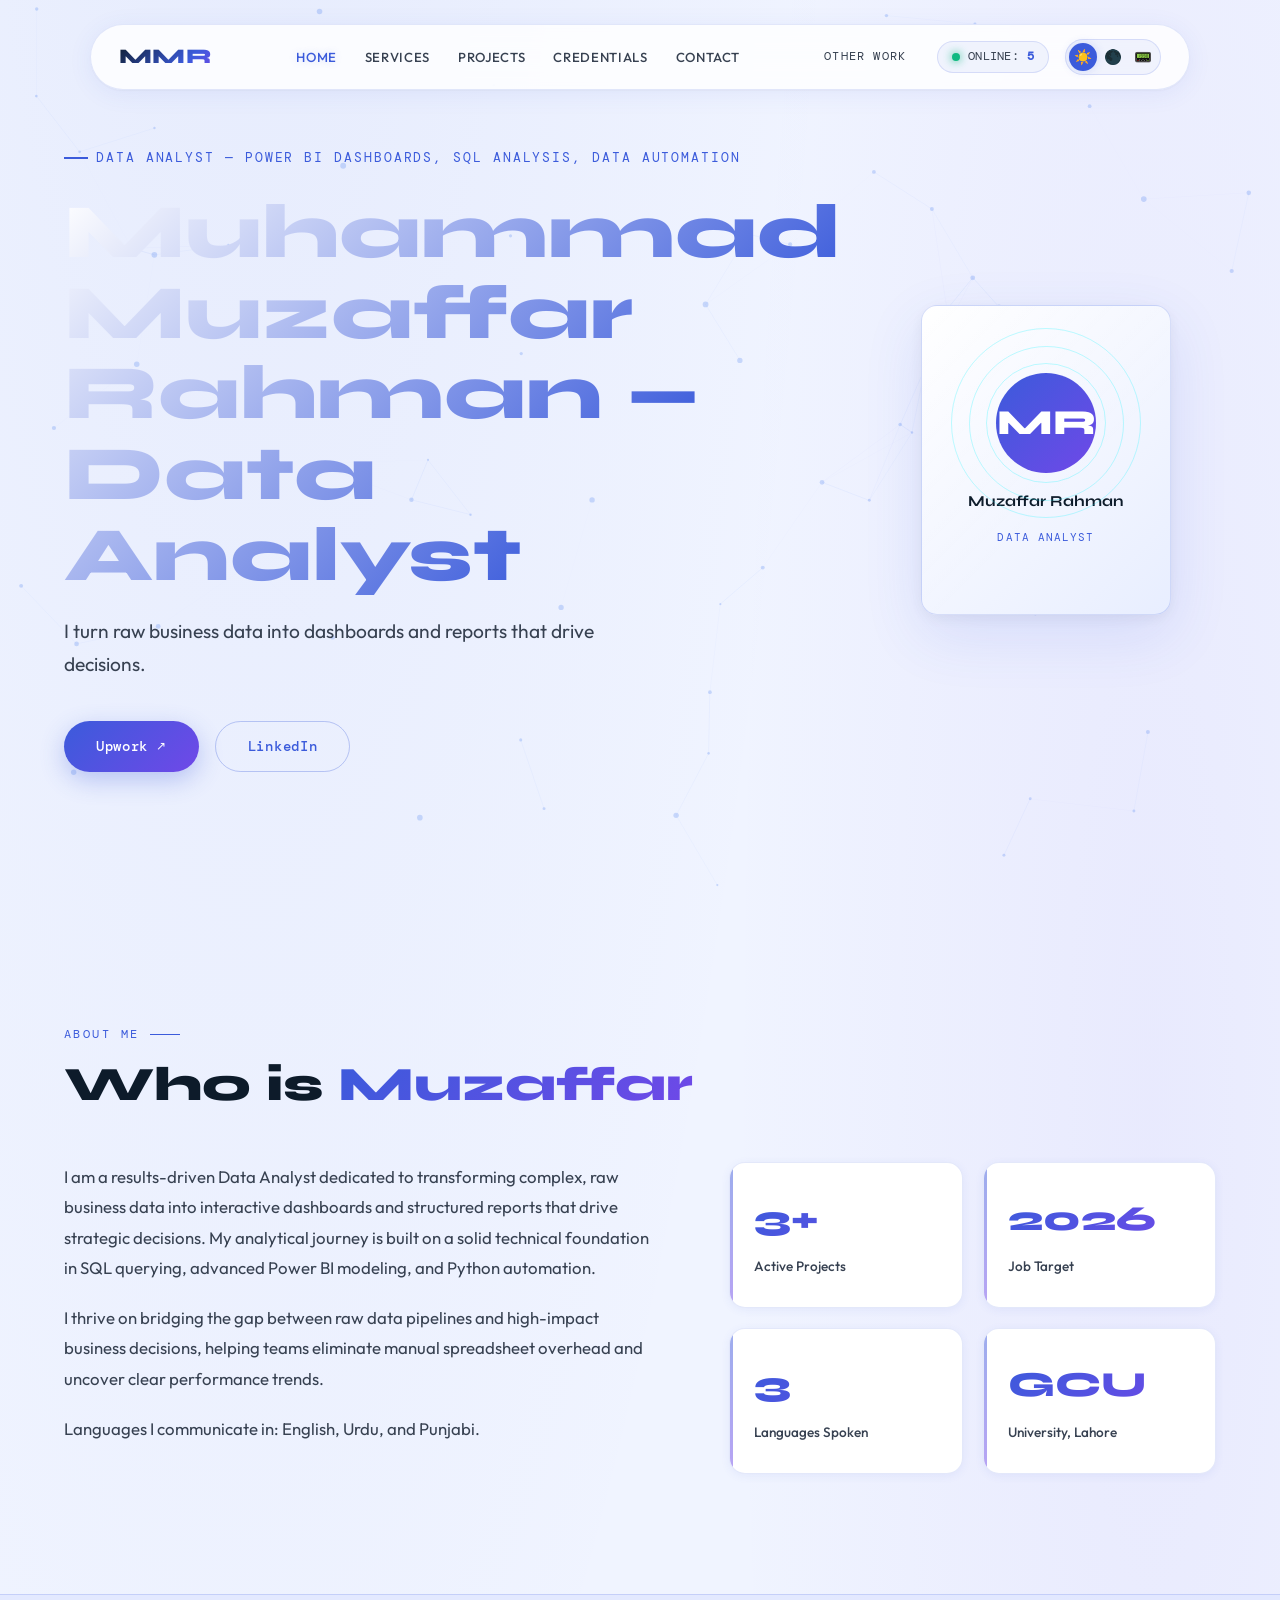
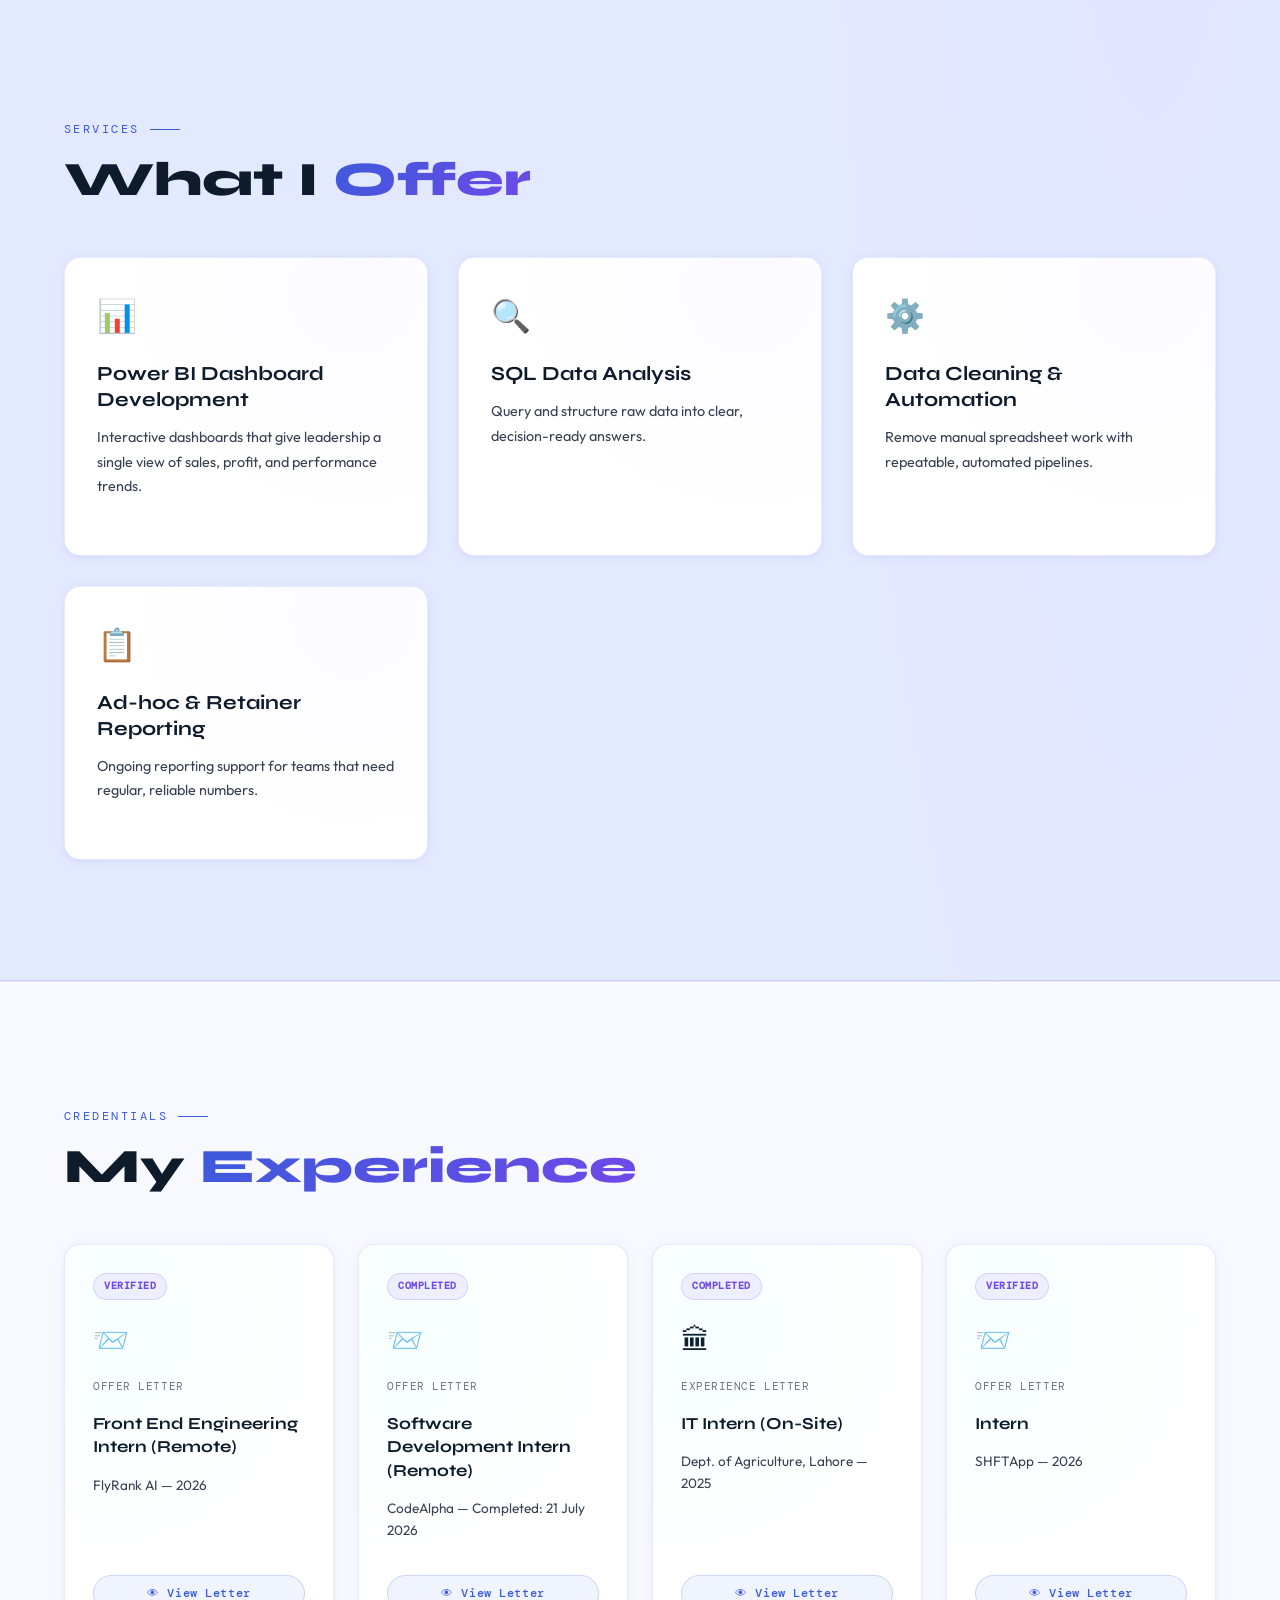
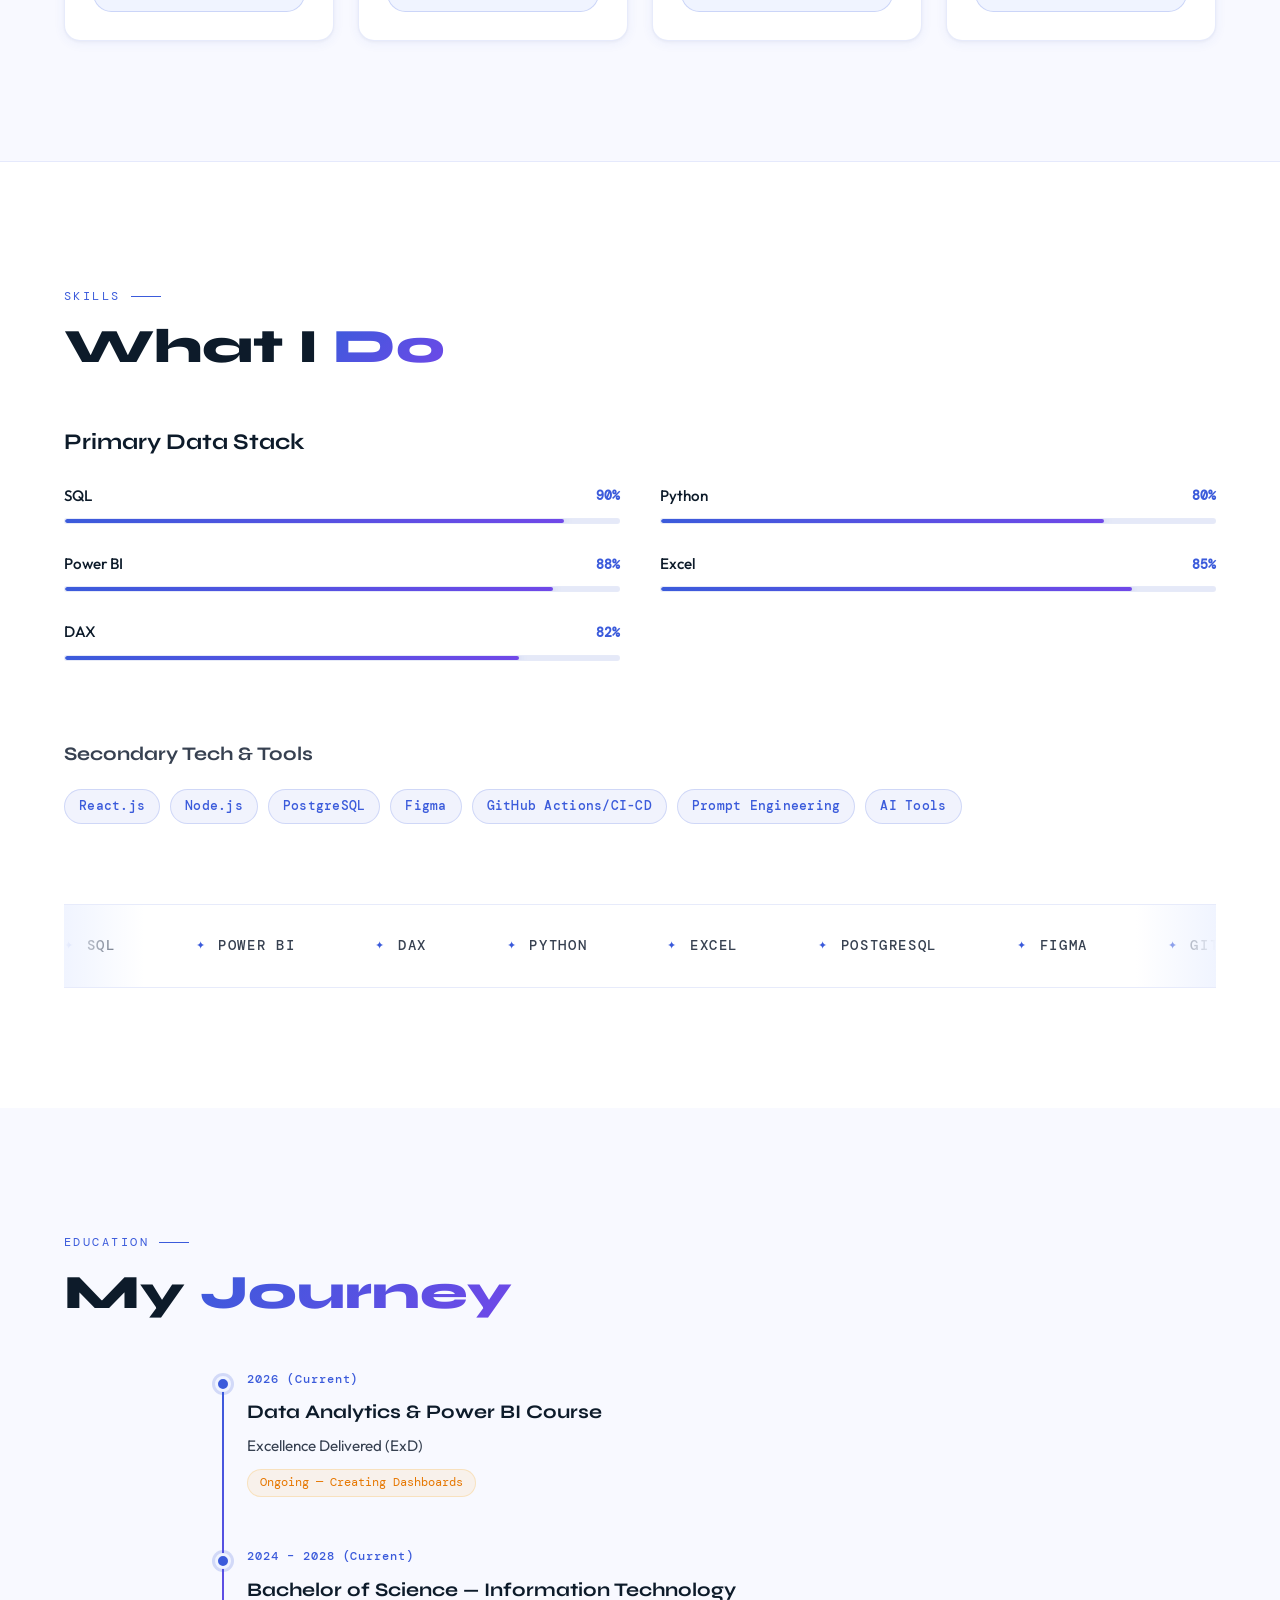
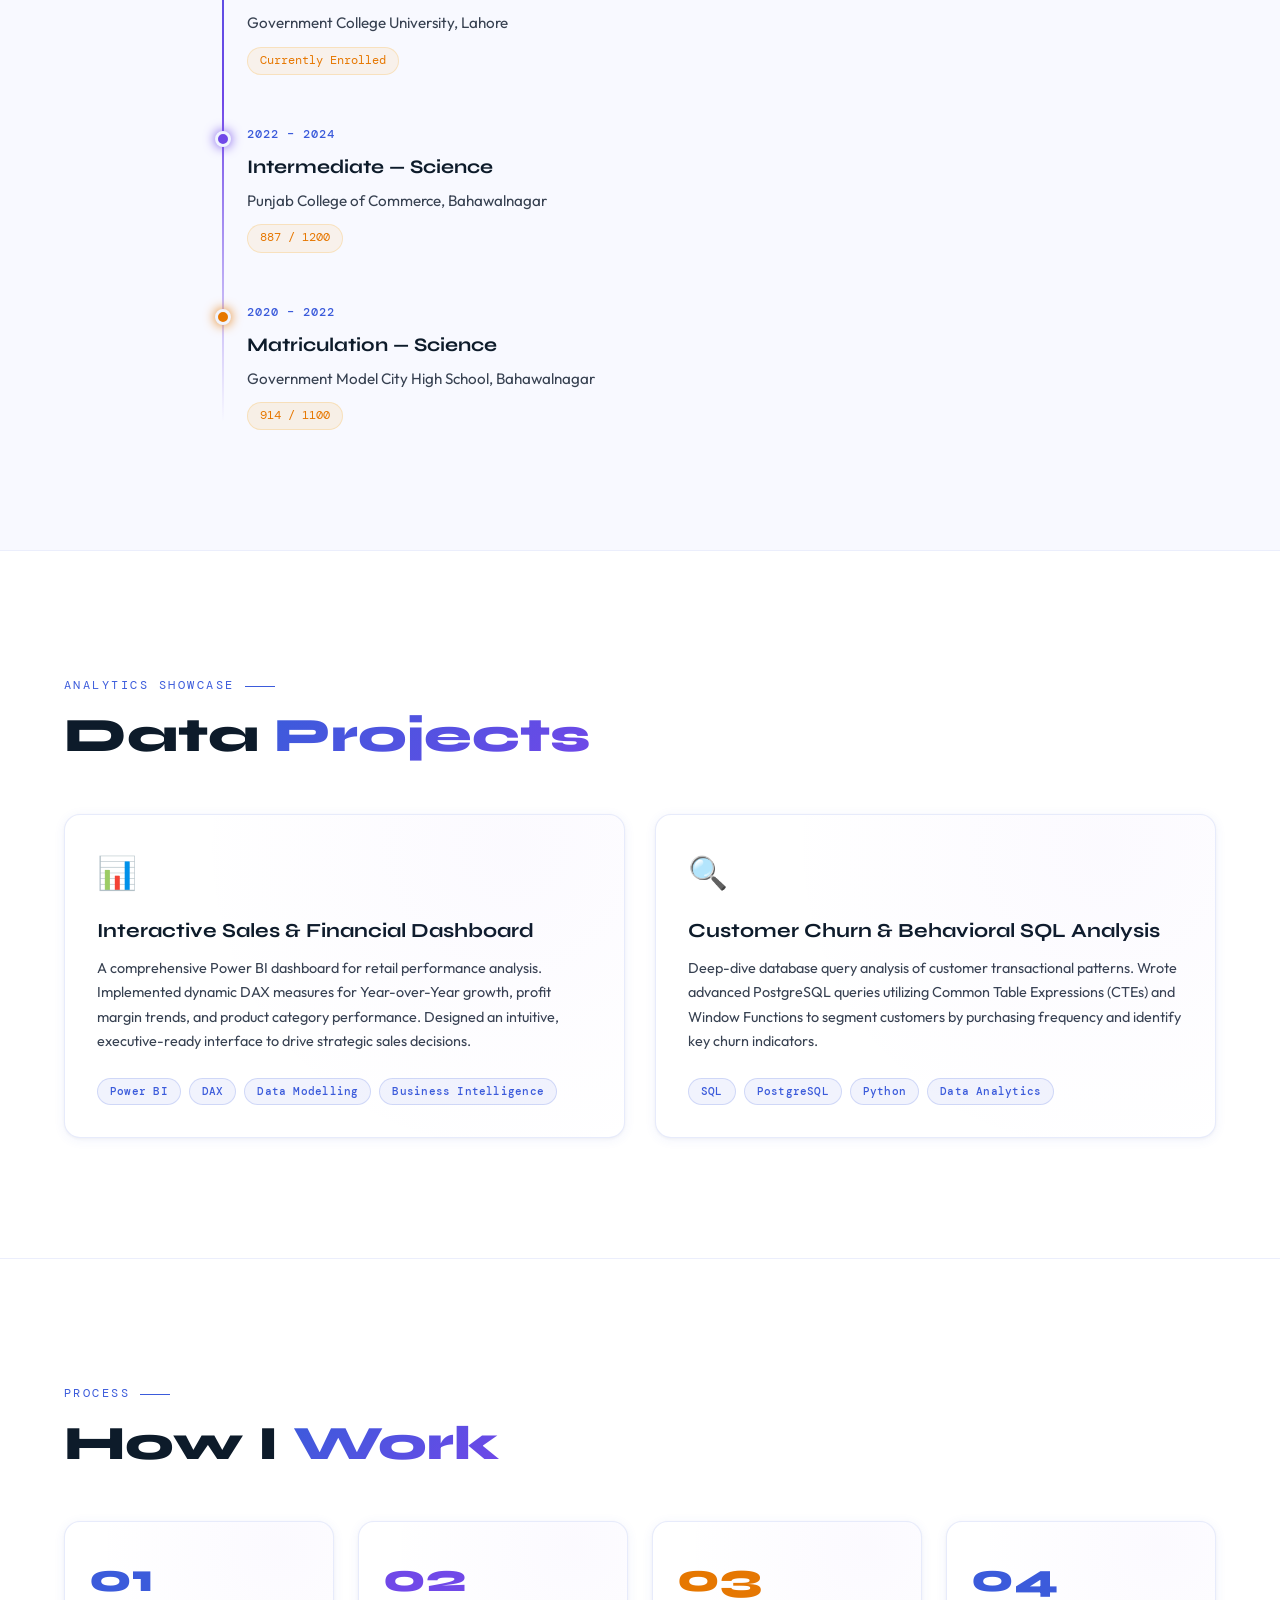
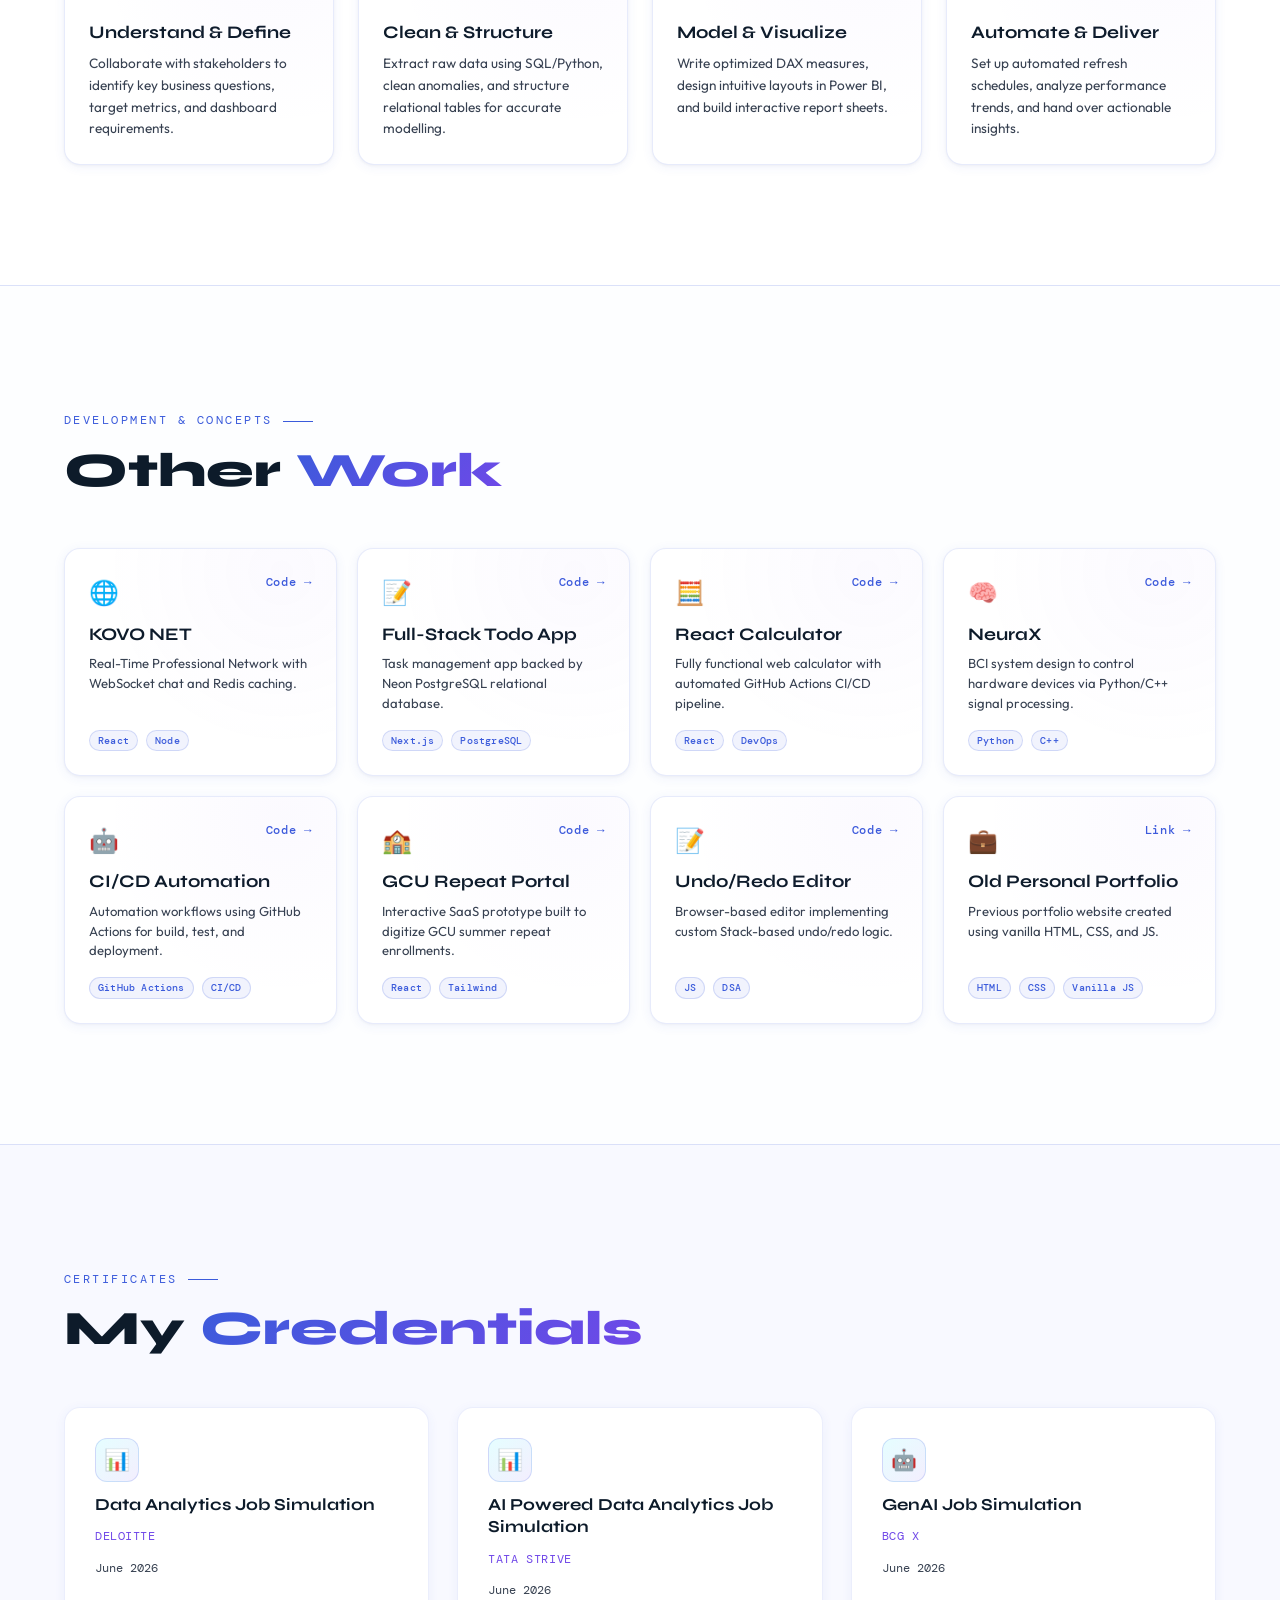
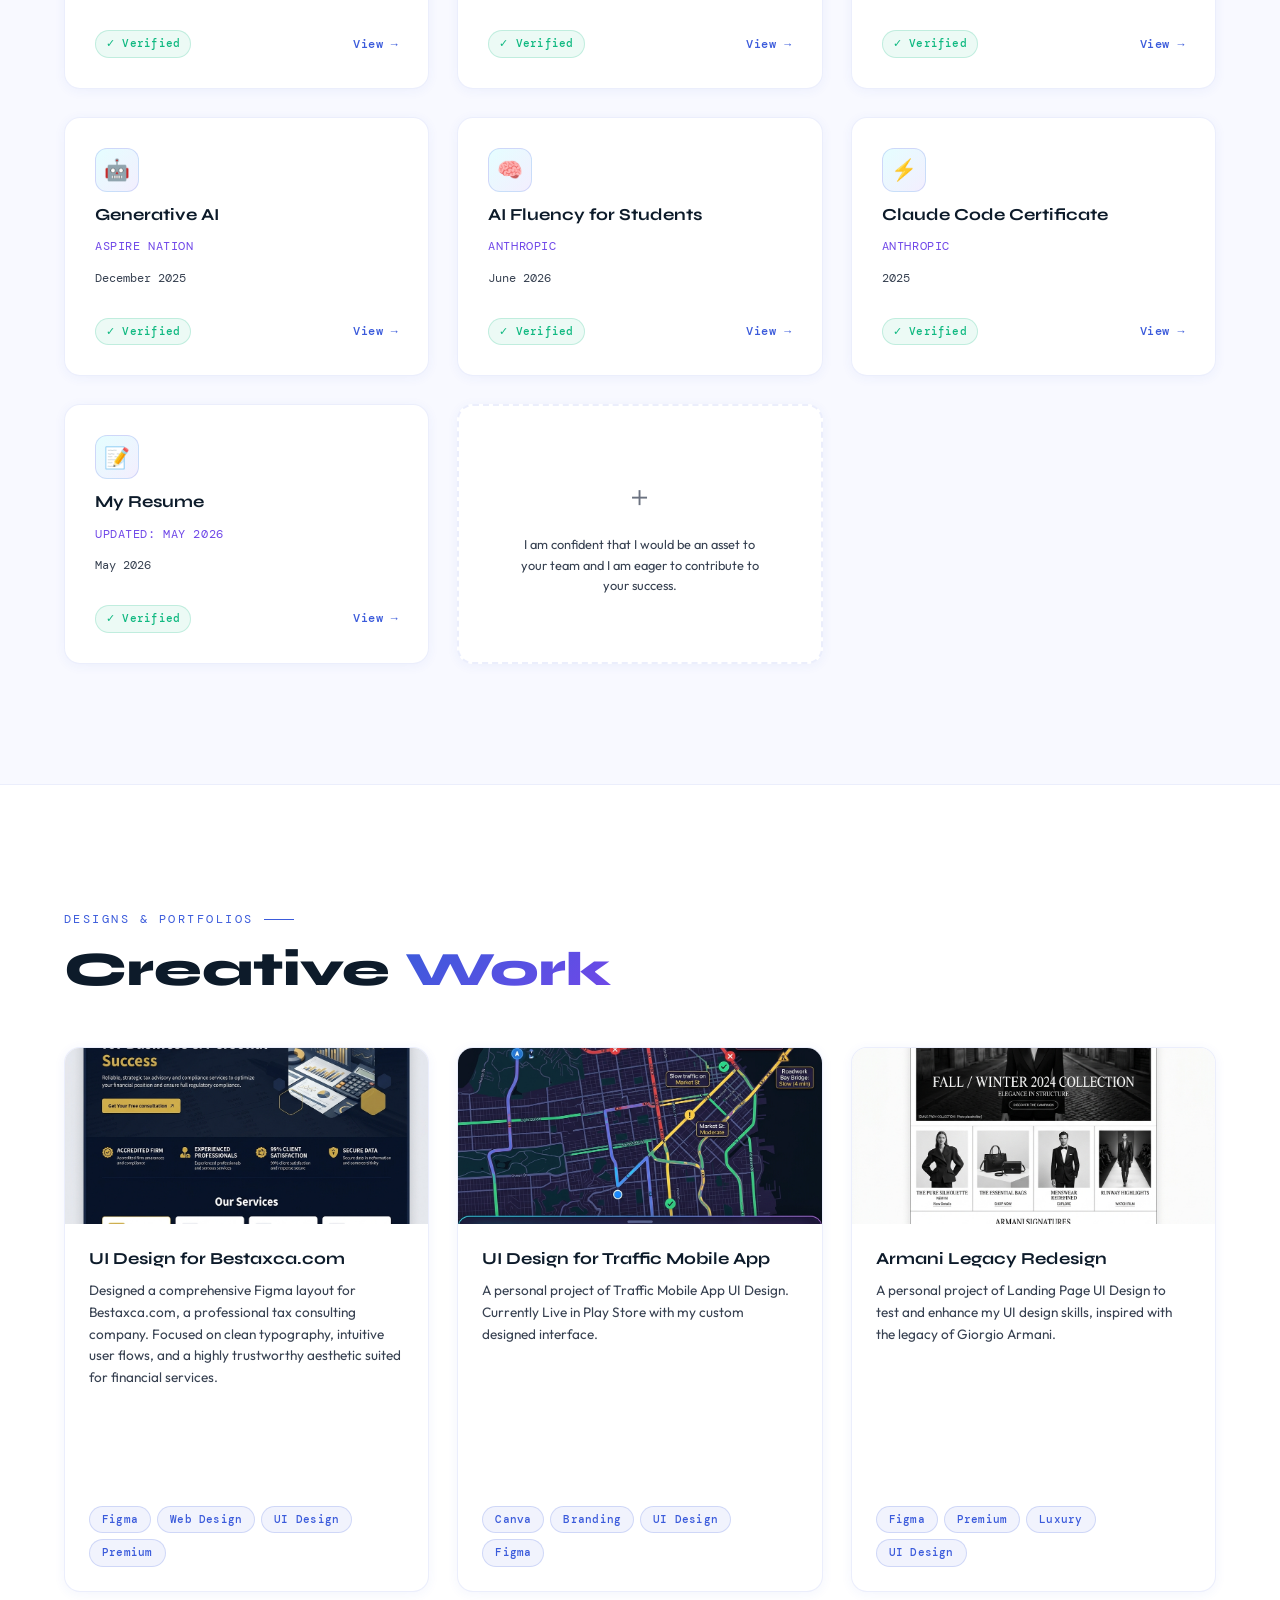
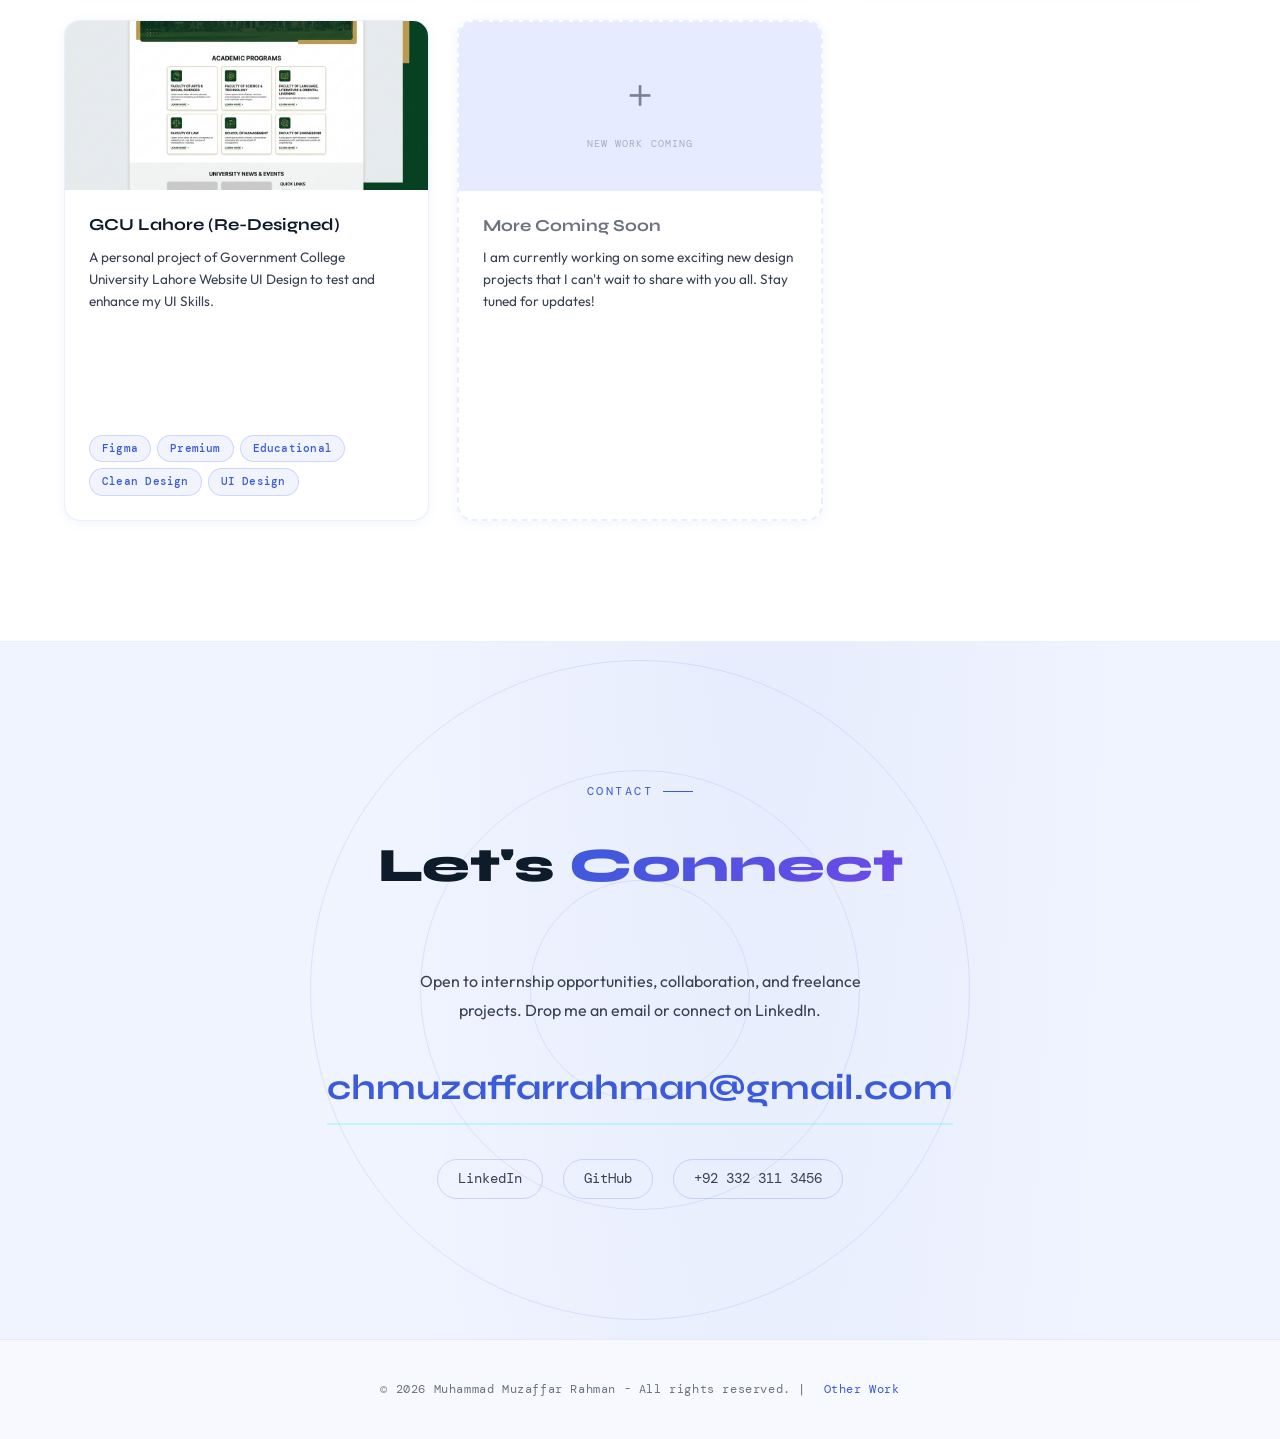
==== commit 23b59f52: "SEO: add meta tags, JSON-LD, OG/Twitter cards, sitemap, robots.txt, canonical URLs, GSC verification" ====
--- a/index.html
+++ b/index.html
@@ -3,31 +3,59 @@
 
 <head>
     <meta charset="UTF-8">
+    <meta name="viewport" content="width=device-width, initial-scale=1.0">
     <meta name="google-site-verification" content="vsXjhrZInEyWg7ALAOx_jTwXOomskii-SDlylcV2Iic" />
-    <meta name="description"
-        content="Frontend developer portfolio of Muzaffar Rahman. HTML, CSS, JavaScript projects and web design work.">
-    <meta property="og:title" content="Muzaffar Rahman Portfolio">
-    <meta property="og:description" content="Frontend Developer Portfolio">
+    <meta name="google-site-verification" content="googleb9039ae5338c1ec1" />
+
+    <title>Muhammad Muzaffar Rahman | Data Analyst — Power BI, SQL, Data Visualization</title>
+    <meta name="description" content="Muhammad Muzaffar Rahman (Ch Muzaffar), Data Analyst specializing in Power BI dashboards, SQL analysis, and data visualization. View projects and hire on Upwork.">
+    <meta name="keywords" content="Ch Muzaffar, Muzaffar, Muhammad Muzaffar Rahman, Muzaffar data analyst, Muzaffar analyst, Power BI, SQL, Data Visualization, DAX, Data Analyst Pakistan">
+    <meta name="author" content="Muhammad Muzaffar Rahman">
+    <meta name="robots" content="index, follow">
+
+    <!-- Canonical URL -->
+    <link rel="canonical" href="https://chmuzaffar.vercel.app/">
+
+    <!-- Open Graph -->
     <meta property="og:type" content="website">
-    <meta property="og:image" content="https://ch-muzaffar.github.io/Portfolio/images/og_preview.png">
+    <meta property="og:url" content="https://chmuzaffar.vercel.app/">
+    <meta property="og:title" content="Muhammad Muzaffar Rahman | Data Analyst — Power BI, SQL, Data Visualization">
+    <meta property="og:description" content="Muhammad Muzaffar Rahman (Ch Muzaffar), Data Analyst specializing in Power BI dashboards, SQL analysis, and data visualization. View projects and hire on Upwork.">
+    <meta property="og:image" content="https://chmuzaffar.vercel.app/images/og_preview.png">
     <meta property="og:image:width" content="1200">
     <meta property="og:image:height" content="630">
+    <meta property="og:image:alt" content="Muhammad Muzaffar Rahman — Data Analyst Portfolio">
+    <meta property="og:site_name" content="Muhammad Muzaffar Rahman Portfolio">
+    <meta property="og:locale" content="en_US">
+
+    <!-- Twitter Card -->
     <meta name="twitter:card" content="summary_large_image">
-    <meta name="twitter:image" content="https://ch-muzaffar.github.io/Portfolio/images/og_preview.png">
-    <meta name="viewport" content="width=device-width, initial-scale=1.0">
+    <meta name="twitter:title" content="Muhammad Muzaffar Rahman | Data Analyst — Power BI, SQL, Data Visualization">
+    <meta name="twitter:description" content="Muhammad Muzaffar Rahman (Ch Muzaffar), Data Analyst specializing in Power BI dashboards, SQL analysis, and data visualization.">
+    <meta name="twitter:image" content="https://chmuzaffar.vercel.app/images/og_preview.png">
+    <meta name="twitter:image:alt" content="Muhammad Muzaffar Rahman — Data Analyst Portfolio">
+
+    <!-- JSON-LD Structured Data (Person Schema) -->
     <script type="application/ld+json">
     {
       "@context": "https://schema.org",
       "@type": "Person",
-      "name": "Muzaffar Rahman",
-      "jobTitle": "Frontend Developer",
-      "url": "https://ch-muzaffar.github.io/Portfolio/",
+      "name": "Muhammad Muzaffar Rahman",
+      "alternateName": ["Ch Muzaffar", "Muzaffar Rahman", "Muzaffar"],
+      "jobTitle": "Data Analyst",
+      "description": "Data Analyst specializing in Power BI dashboards, SQL analysis, and data visualization.",
+      "url": "https://chmuzaffar.vercel.app/",
+      "email": "chmuzaffarrahman@gmail.com",
+      "image": "https://chmuzaffar.vercel.app/images/og_preview.png",
       "sameAs": [
-        "https://github.com/ch-muzaffar"
-      ]
+        "https://pk.linkedin.com/in/ch-muzaffar-rahman-8b516a336",
+        "https://github.com/Ch-Muzaffar",
+        "https://www.upwork.com"
+      ],
+      "knowsAbout": ["Data Analysis", "Power BI", "SQL", "Data Visualization", "DAX", "Python", "PostgreSQL"]
     }
     </script>
-    <title>Muhammad Muzaffar Rahman — Portfolio</title>
+
     <link rel="preconnect" href="https://fonts.googleapis.com">
     <link rel="preconnect" href="https://fonts.gstatic.com" crossorigin>
     <link
@@ -2222,7 +2250,7 @@
                 <div class="hero-inner">
                     <div>
                         <div class="hero-tag">Data Analyst — Power BI Dashboards, SQL Analysis, Data Automation</div>
-                        <h1 class="hero-name">Muhammad Muzaffar Rahman</h1>
+                        <h1 class="hero-name">Muhammad Muzaffar Rahman — Data Analyst</h1>
                         <p class="hero-sub">I turn raw business data into dashboards and reports that drive decisions.
                         </p>
                         <div class="hero-btns">
@@ -2932,7 +2960,7 @@
                     <!-- Design 1 -->
                     <div class="design-card reveal reveal-up">
                         <div class="design-thumb">
-                            <img src="images/design_bestaxca.png" alt="UI Design for Bestaxca.com" loading="lazy">
+                            <img src="images/design_bestaxca.png" alt="Figma UI design for Bestaxca.com tax consulting company by Muzaffar Rahman" loading="lazy">
                             <div class="design-overlay">
                                 <a href="https://skate-buck-74173844.figma.site/" target="_blank"
                                     class="design-overlay-btn">&#x2B21; View Project</a>
@@ -2955,7 +2983,7 @@
                     <!-- Design 2 -->
                     <div class="design-card reveal reveal-up">
                         <div class="design-thumb">
-                            <img src="images/design_traffic.png" alt="UI Design for Traffic Mobile App" loading="lazy">
+                            <img src="images/design_traffic.png" alt="Traffic mobile app UI design by Muhammad Muzaffar Rahman — currently live on Play Store" loading="lazy">
                             <div class="design-overlay">
                                 <a href="https://www.figma.com/design/TwZM1aG8F5vWoclw7O2WWD/Traffic-App-Designs?node-id=0-1&t=8r2mT82z6Gww2oDM-1"
                                     target="_blank" class="design-overlay-btn">&#x2B21; View Project</a>
@@ -2977,7 +3005,7 @@
                     <!-- Design 3 -->
                     <div class="design-card reveal reveal-up">
                         <div class="design-thumb">
-                            <img src="images/design_armani.png" alt="Armani Landing Page Redesign" loading="lazy">
+                            <img src="images/design_armani.png" alt="Armani legacy landing page redesign concept by Muzaffar Rahman — Figma luxury UI" loading="lazy">
                             <div class="design-overlay">
                                 <a href="https://www.figma.com/proto/2POLRCNkxgFB93x71QqoJo/Armani?node-id=0-1&t=cujwSZBbsMWRF5BV-1"
                                     target="_blank" class="design-overlay-btn">&#x2B21; View Project</a>
@@ -2999,7 +3027,7 @@
                     <!-- Design 4 -->
                     <div class="design-card reveal reveal-up">
                         <div class="design-thumb">
-                            <img src="images/design_gcu.png" alt="GCU Lahore Website Redesign" loading="lazy">
+                            <img src="images/design_gcu.png" alt="GCU Lahore university website redesign by Muhammad Muzaffar Rahman — Figma UI concept" loading="lazy">
                             <div class="design-overlay">
                                 <a href="https://tested-binary-62984134.figma.site/" target="_blank"
                                     class="design-overlay-btn">&#x2B21; View Project</a>
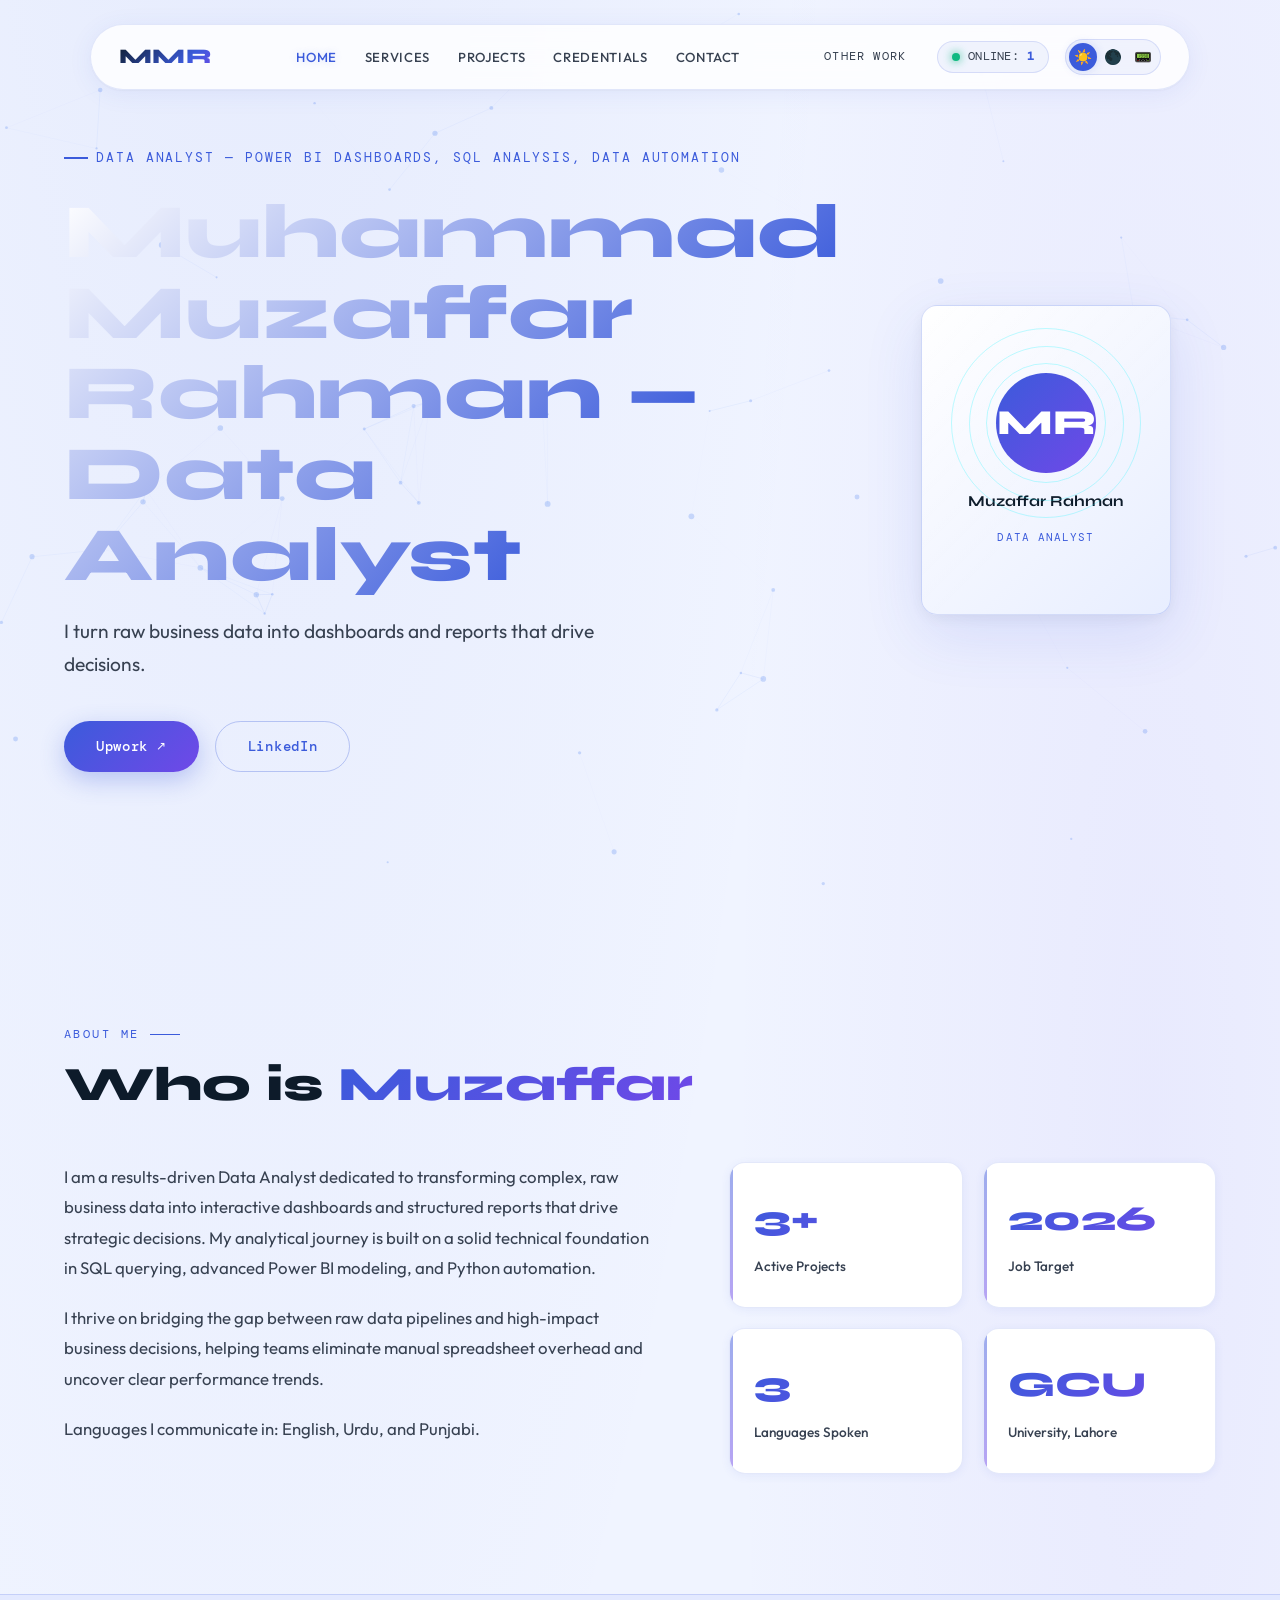
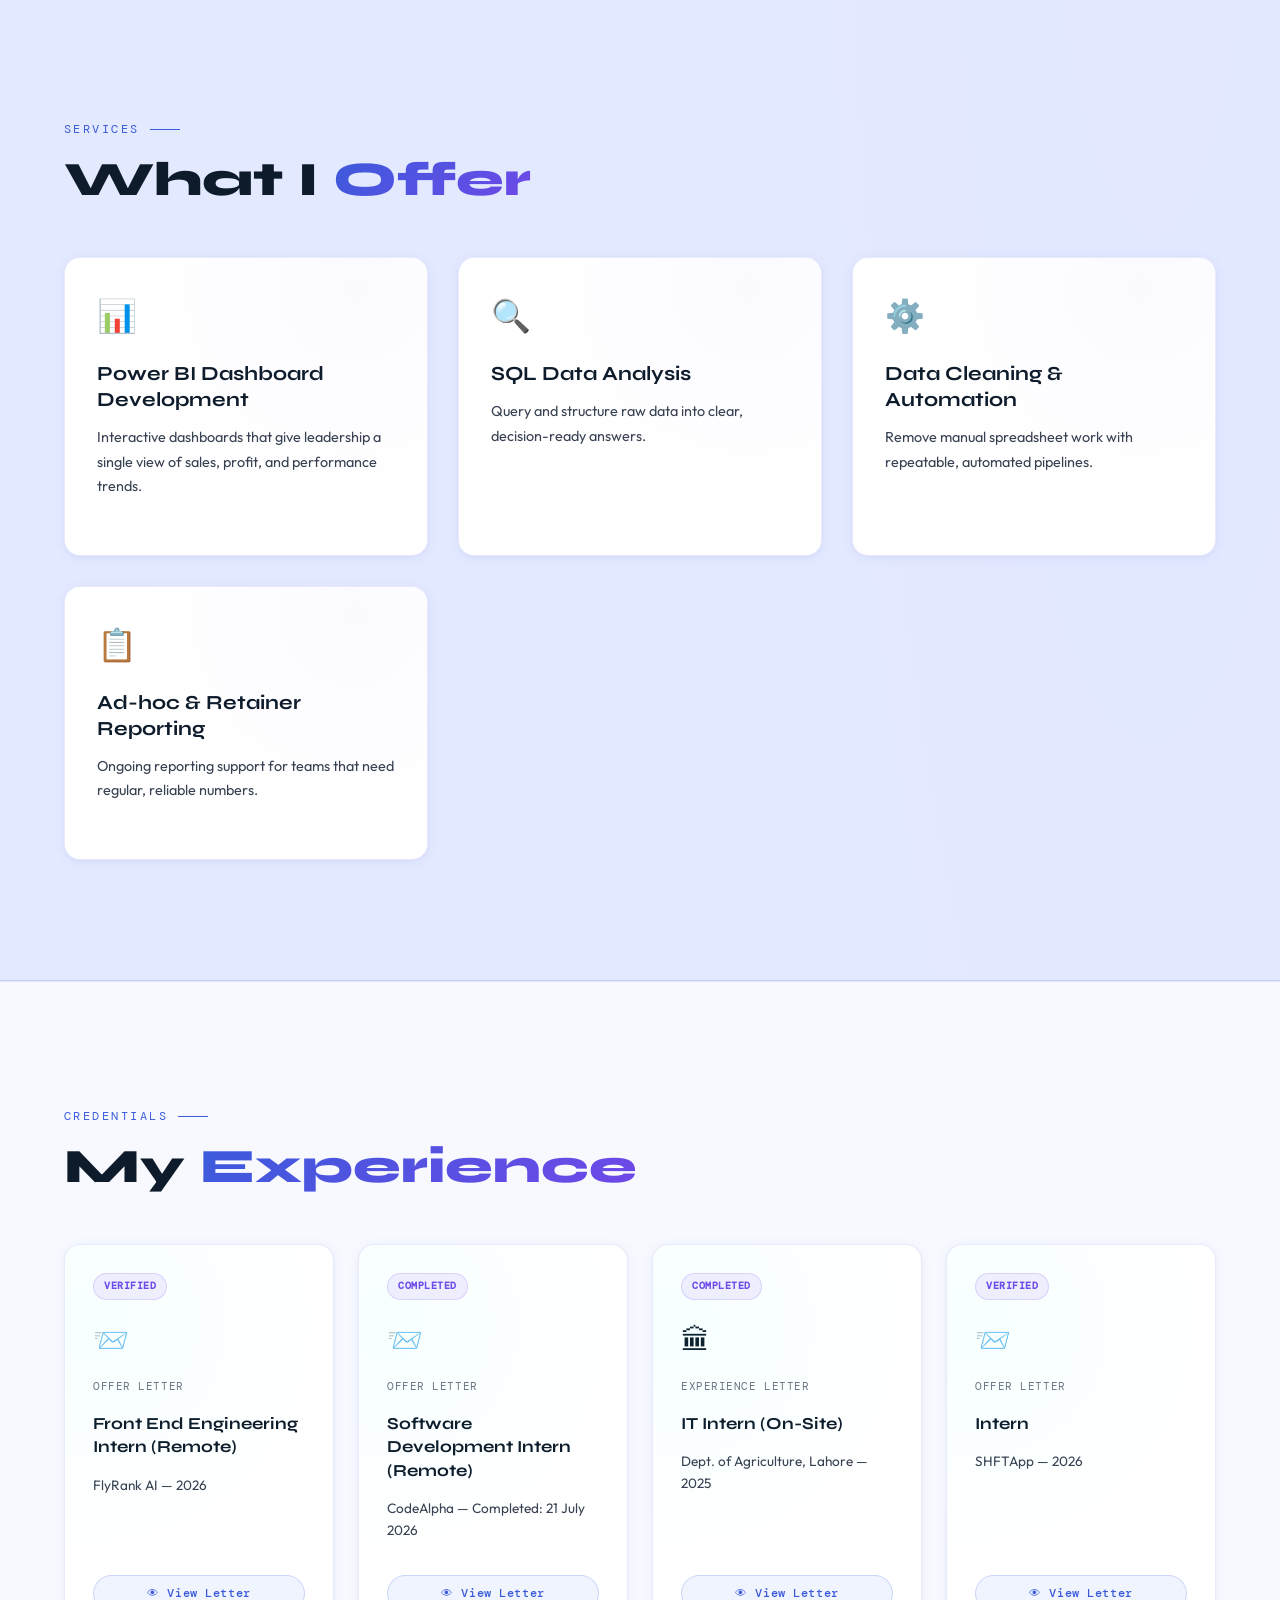
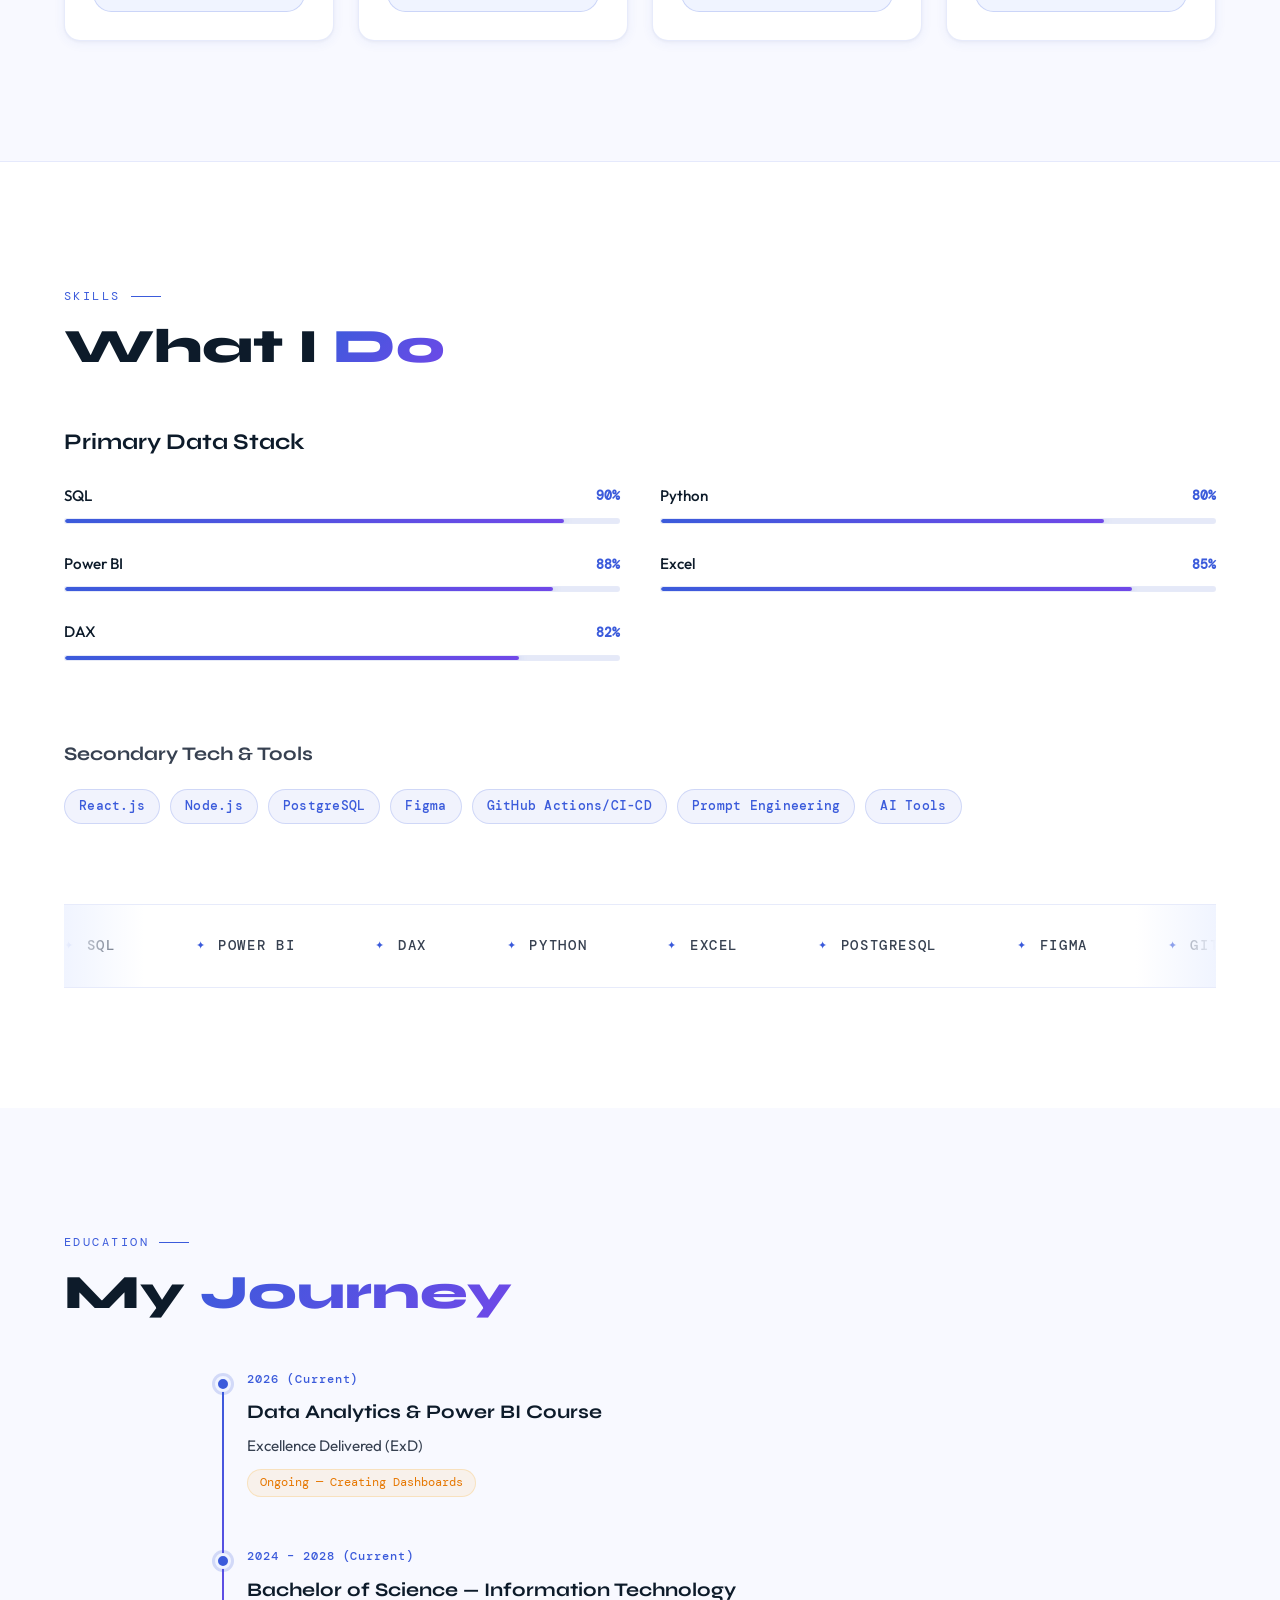
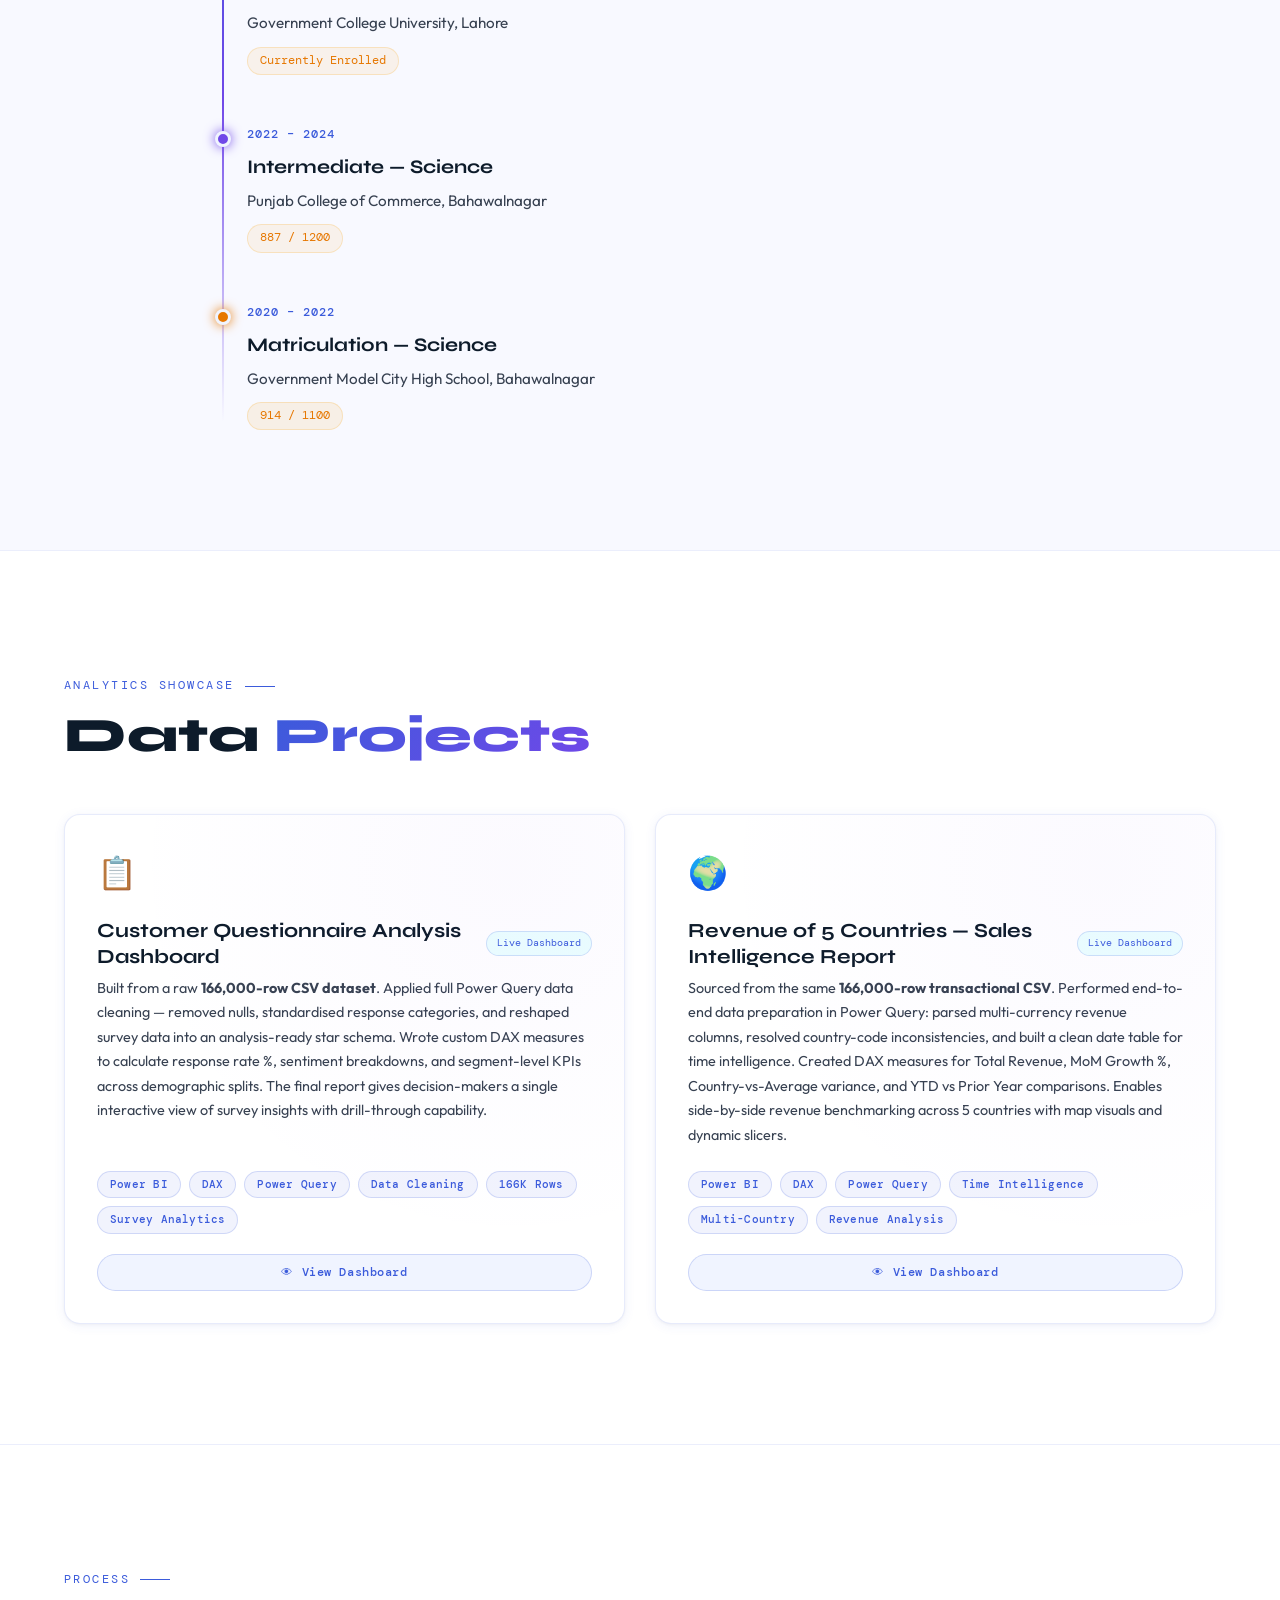
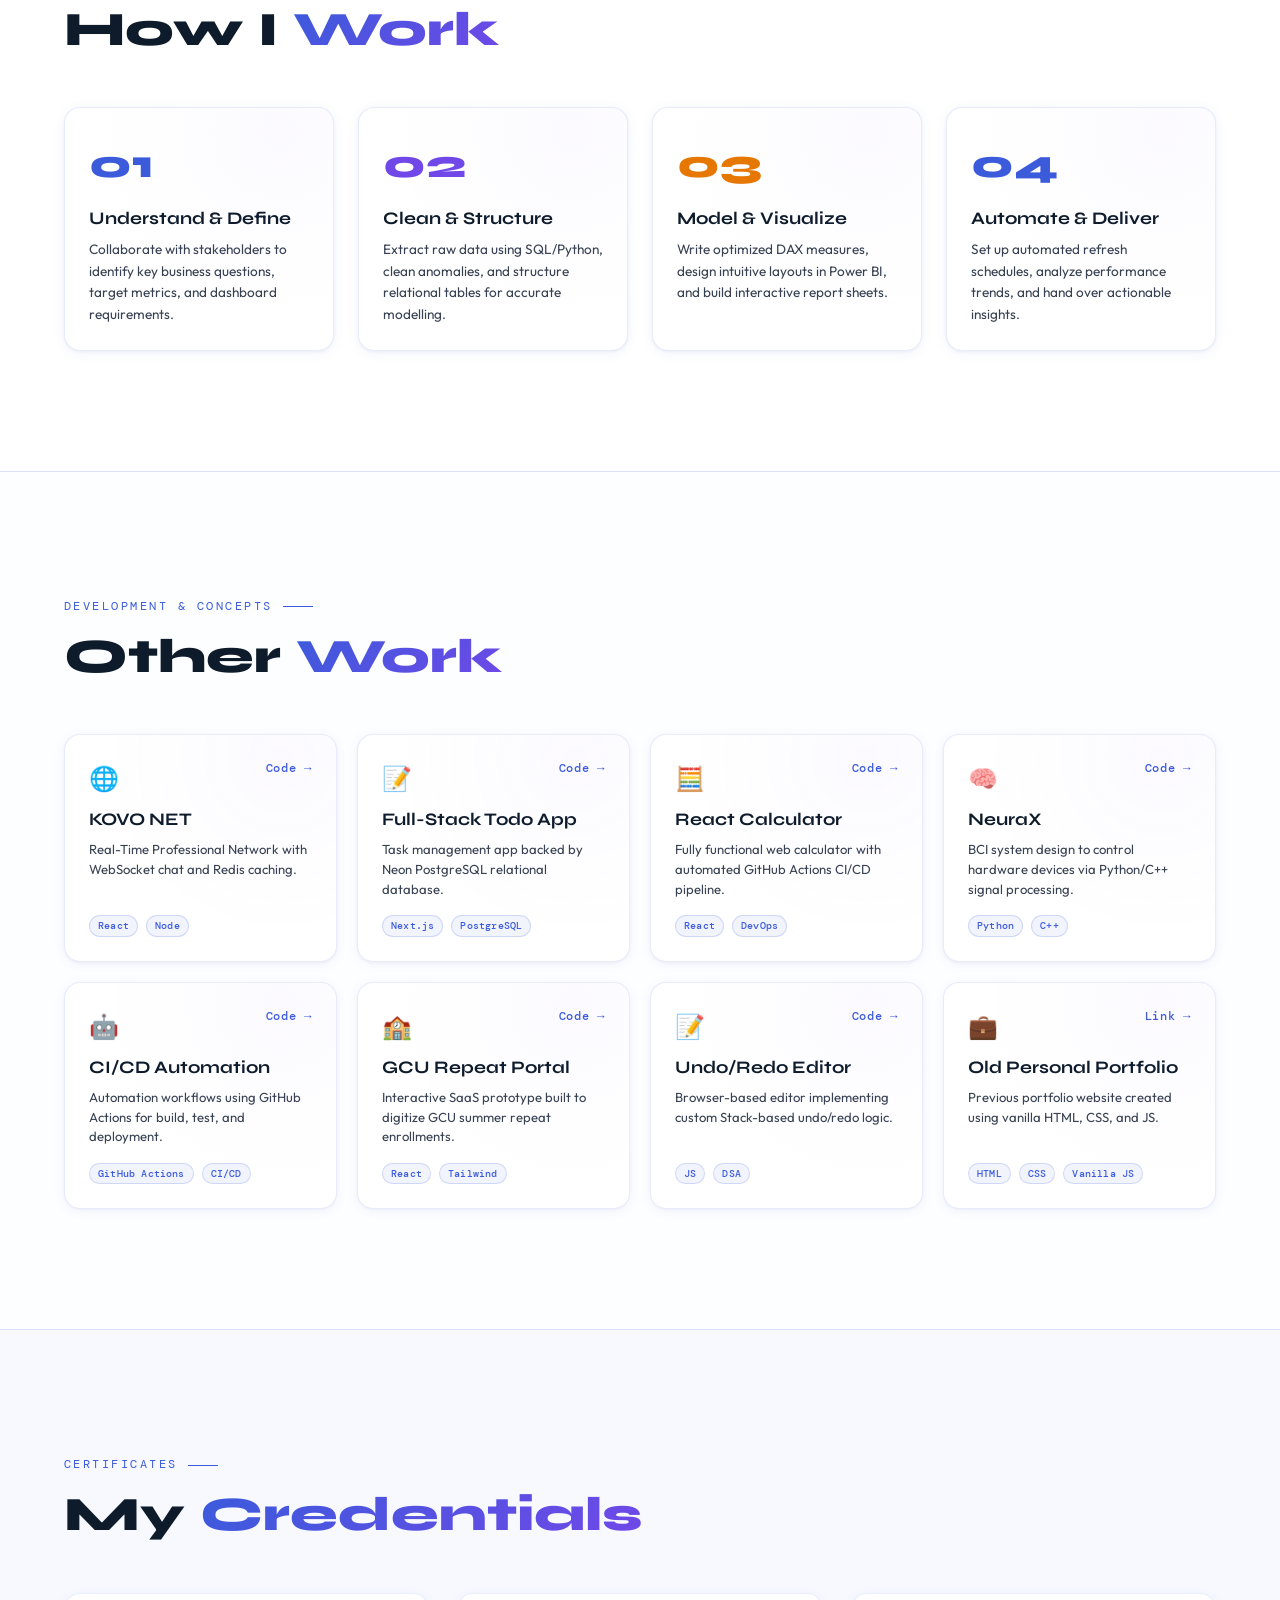
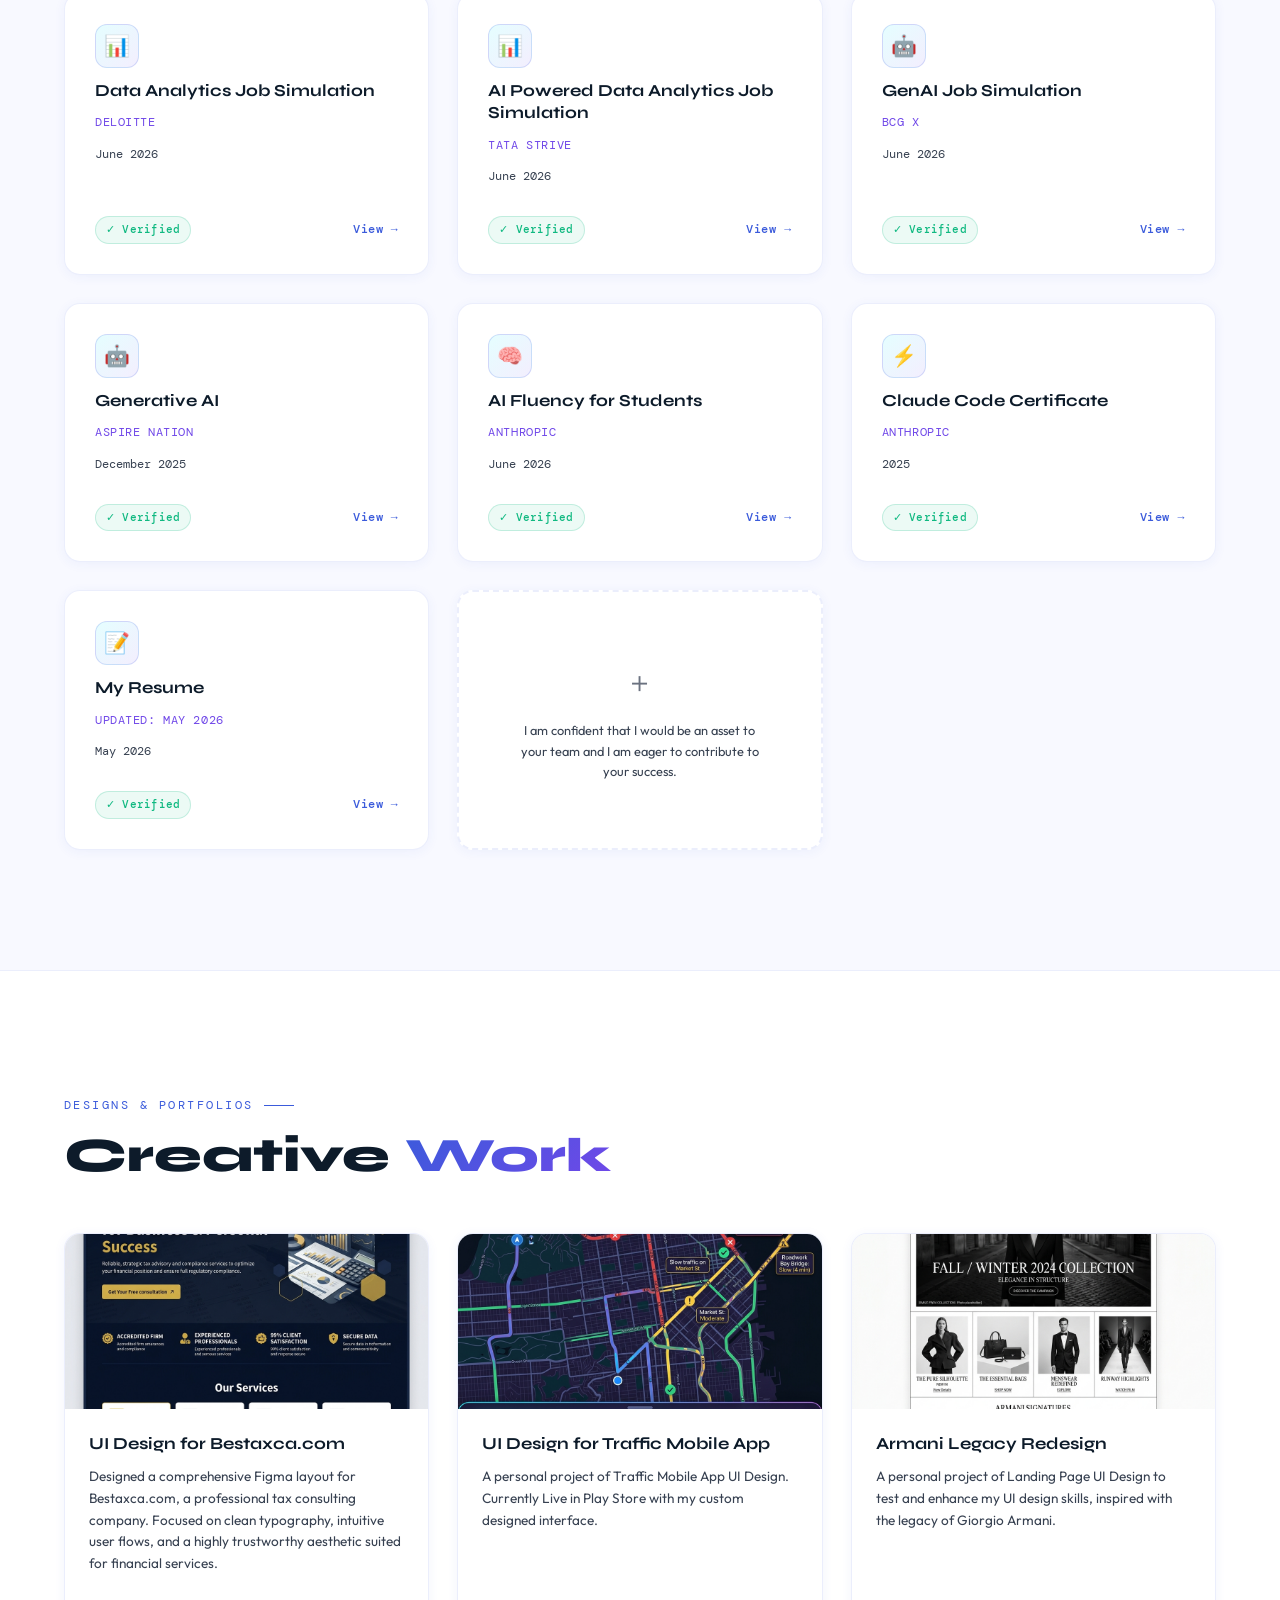
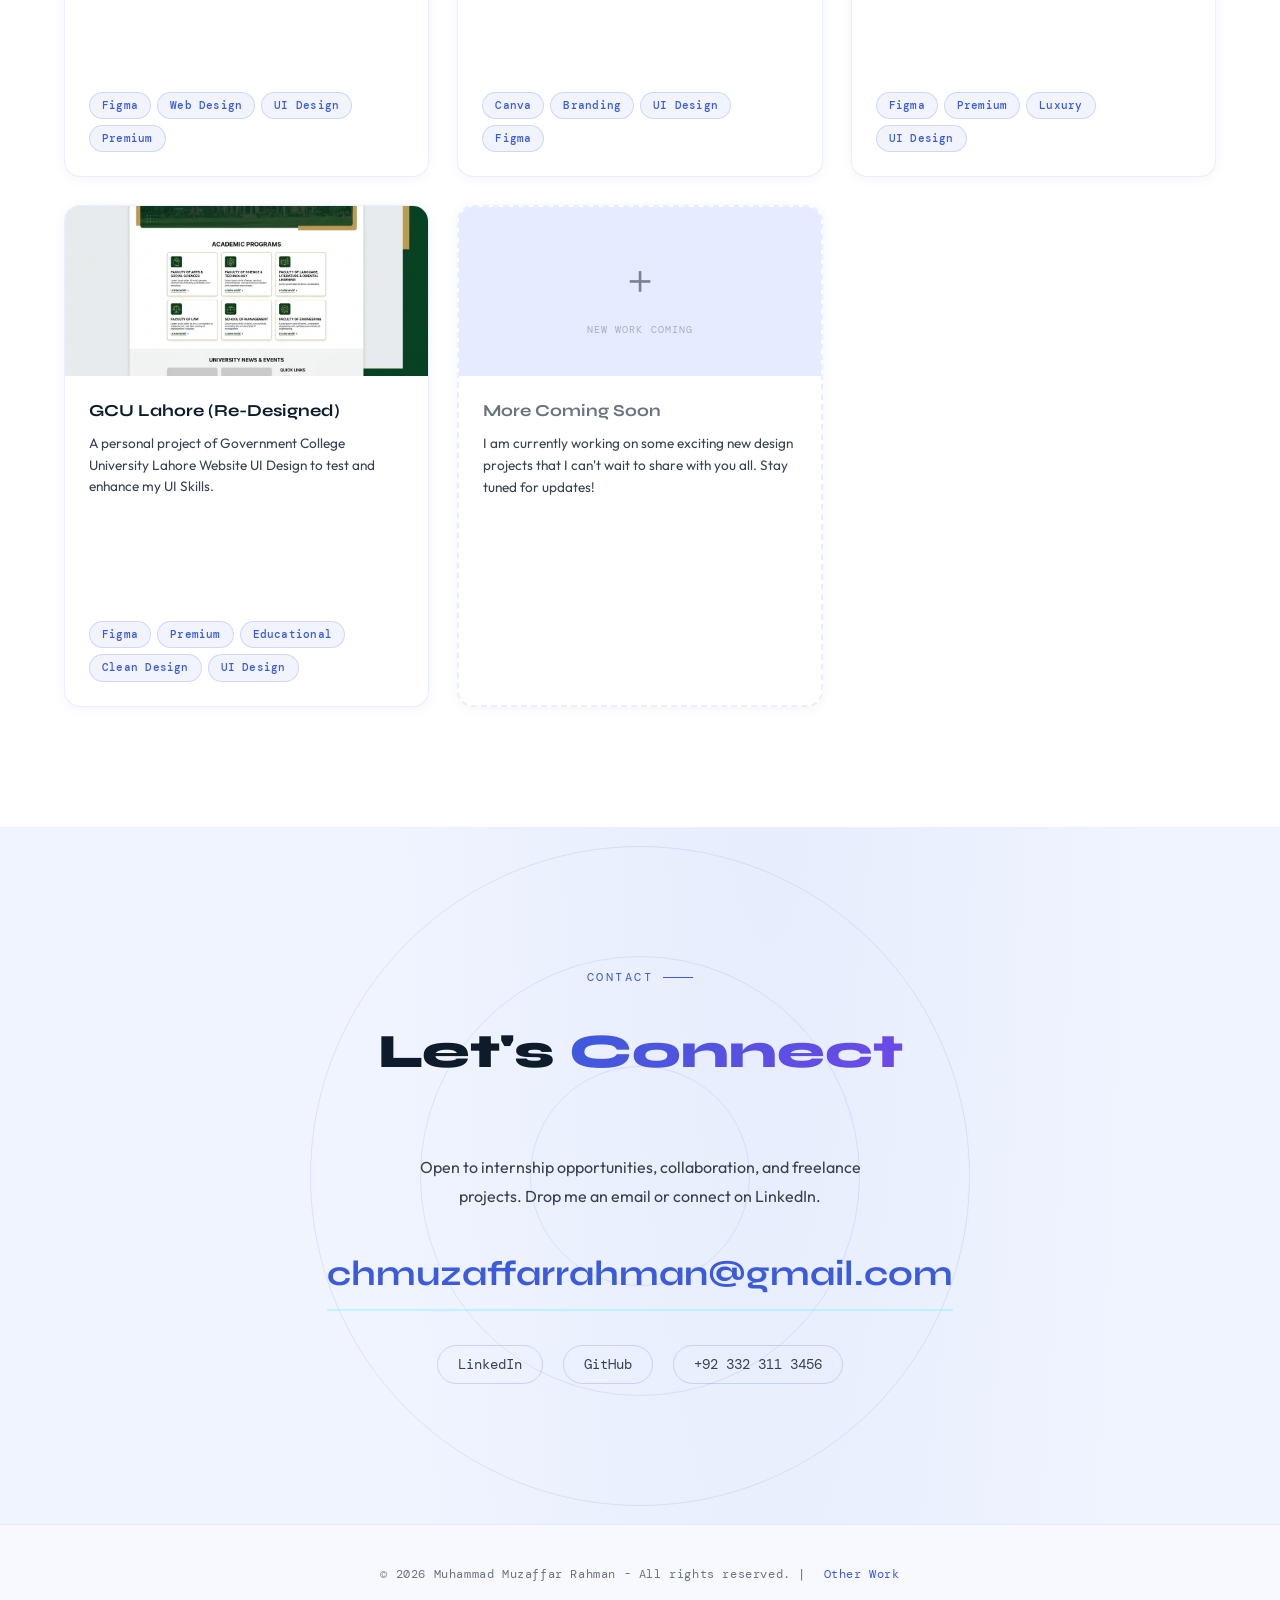
==== commit d9f388cb: "feat: add real Power BI projects — Questionnaire & Revenue of 5 Countries dashboards" ====
--- a/index.html
+++ b/index.html
@@ -2591,38 +2591,55 @@
                     <h2 class="section-title">Data <span>Projects</span></h2>
                 </div>
                 <div class="projects-grid">
-                    <!-- Data Project 1 -->
+                    <!-- Real Project 1: Questionnaire Dashboard -->
                     <div class="project-card reveal reveal-up">
-                        <div class="project-icon">📊</div>
-                        <div class="project-title">Interactive Sales & Financial Dashboard</div>
-                        <div class="project-desc">A comprehensive Power BI dashboard for retail performance analysis.
-                            Implemented dynamic DAX measures for Year-over-Year growth, profit margin trends, and
-                            product category performance. Designed an intuitive, executive-ready interface to drive
-                            strategic sales decisions.</div>
+                        <div class="project-icon">📋</div>
+                        <div style="display:flex;align-items:center;justify-content:space-between;gap:10px;margin-bottom:6px;">
+                            <div class="project-title" style="margin-bottom:0;">Customer Questionnaire Analysis Dashboard</div>
+                            <span style="font-family:var(--font-mono);font-size:0.65rem;color:var(--accent);background:rgba(0,245,255,0.08);border:1px solid var(--border);border-radius:20px;padding:3px 10px;white-space:nowrap;flex-shrink:0;">Live Dashboard</span>
+                        </div>
+                        <div class="project-desc">Built from a raw <strong>166,000-row CSV dataset</strong>. Applied full Power Query data cleaning — removed nulls, standardised response categories, and reshaped survey data into an analysis-ready star schema. Wrote custom DAX measures to calculate response rate %, sentiment breakdowns, and segment-level KPIs across demographic splits. The final report gives decision-makers a single interactive view of survey insights with drill-through capability.</div>
                         <div class="project-tags">
                             <span class="tag">Power BI</span>
                             <span class="tag">DAX</span>
-                            <span class="tag">Data Modelling</span>
-                            <span class="tag">Business Intelligence</span>
-                        </div>
-                    </div>
-
-                    <!-- Data Project 2 -->
+                            <span class="tag">Power Query</span>
+                            <span class="tag">Data Cleaning</span>
+                            <span class="tag">166K Rows</span>
+                            <span class="tag">Survey Analytics</span>
+                        </div>
+                        <div style="margin-top:20px;">
+                            <button class="exp-btn" style="display:inline-flex;align-items:center;gap:6px;"
+                                onclick="openExpModal('Customer Questionnaire Analysis Dashboard — Power BI','Documents/Questionnaire.pdf')">
+                                👁 View Dashboard
+                            </button>
+                        </div>
+                    </div>
+
+                    <!-- Real Project 2: Revenue of 5 Countries -->
                     <div class="project-card reveal reveal-up">
-                        <div class="project-icon">🔍</div>
-                        <div class="project-title">Customer Churn & Behavioral SQL Analysis</div>
-                        <div class="project-desc">Deep-dive database query analysis of customer transactional patterns.
-                            Wrote advanced PostgreSQL queries utilizing Common Table Expressions (CTEs) and Window
-                            Functions to segment customers by purchasing frequency and identify key churn indicators.
-                        </div>
+                        <div class="project-icon">🌍</div>
+                        <div style="display:flex;align-items:center;justify-content:space-between;gap:10px;margin-bottom:6px;">
+                            <div class="project-title" style="margin-bottom:0;">Revenue of 5 Countries — Sales Intelligence Report</div>
+                            <span style="font-family:var(--font-mono);font-size:0.65rem;color:var(--accent);background:rgba(0,245,255,0.08);border:1px solid var(--border);border-radius:20px;padding:3px 10px;white-space:nowrap;flex-shrink:0;">Live Dashboard</span>
+                        </div>
+                        <div class="project-desc">Sourced from the same <strong>166,000-row transactional CSV</strong>. Performed end-to-end data preparation in Power Query: parsed multi-currency revenue columns, resolved country-code inconsistencies, and built a clean date table for time intelligence. Created DAX measures for Total Revenue, MoM Growth %, Country-vs-Average variance, and YTD vs Prior Year comparisons. Enables side-by-side revenue benchmarking across 5 countries with map visuals and dynamic slicers.</div>
                         <div class="project-tags">
-                            <span class="tag">SQL</span>
-                            <span class="tag">PostgreSQL</span>
-                            <span class="tag">Python</span>
-                            <span class="tag">Data Analytics</span>
+                            <span class="tag">Power BI</span>
+                            <span class="tag">DAX</span>
+                            <span class="tag">Power Query</span>
+                            <span class="tag">Time Intelligence</span>
+                            <span class="tag">Multi-Country</span>
+                            <span class="tag">Revenue Analysis</span>
+                        </div>
+                        <div style="margin-top:20px;">
+                            <button class="exp-btn" style="display:inline-flex;align-items:center;gap:6px;"
+                                onclick="openExpModal('Revenue of 5 Countries — Sales Intelligence Report','Documents/Revenue of 5 countries.pdf')">
+                                👁 View Dashboard
+                            </button>
                         </div>
                     </div>
                 </div>
+
             </div>
         </section>
 
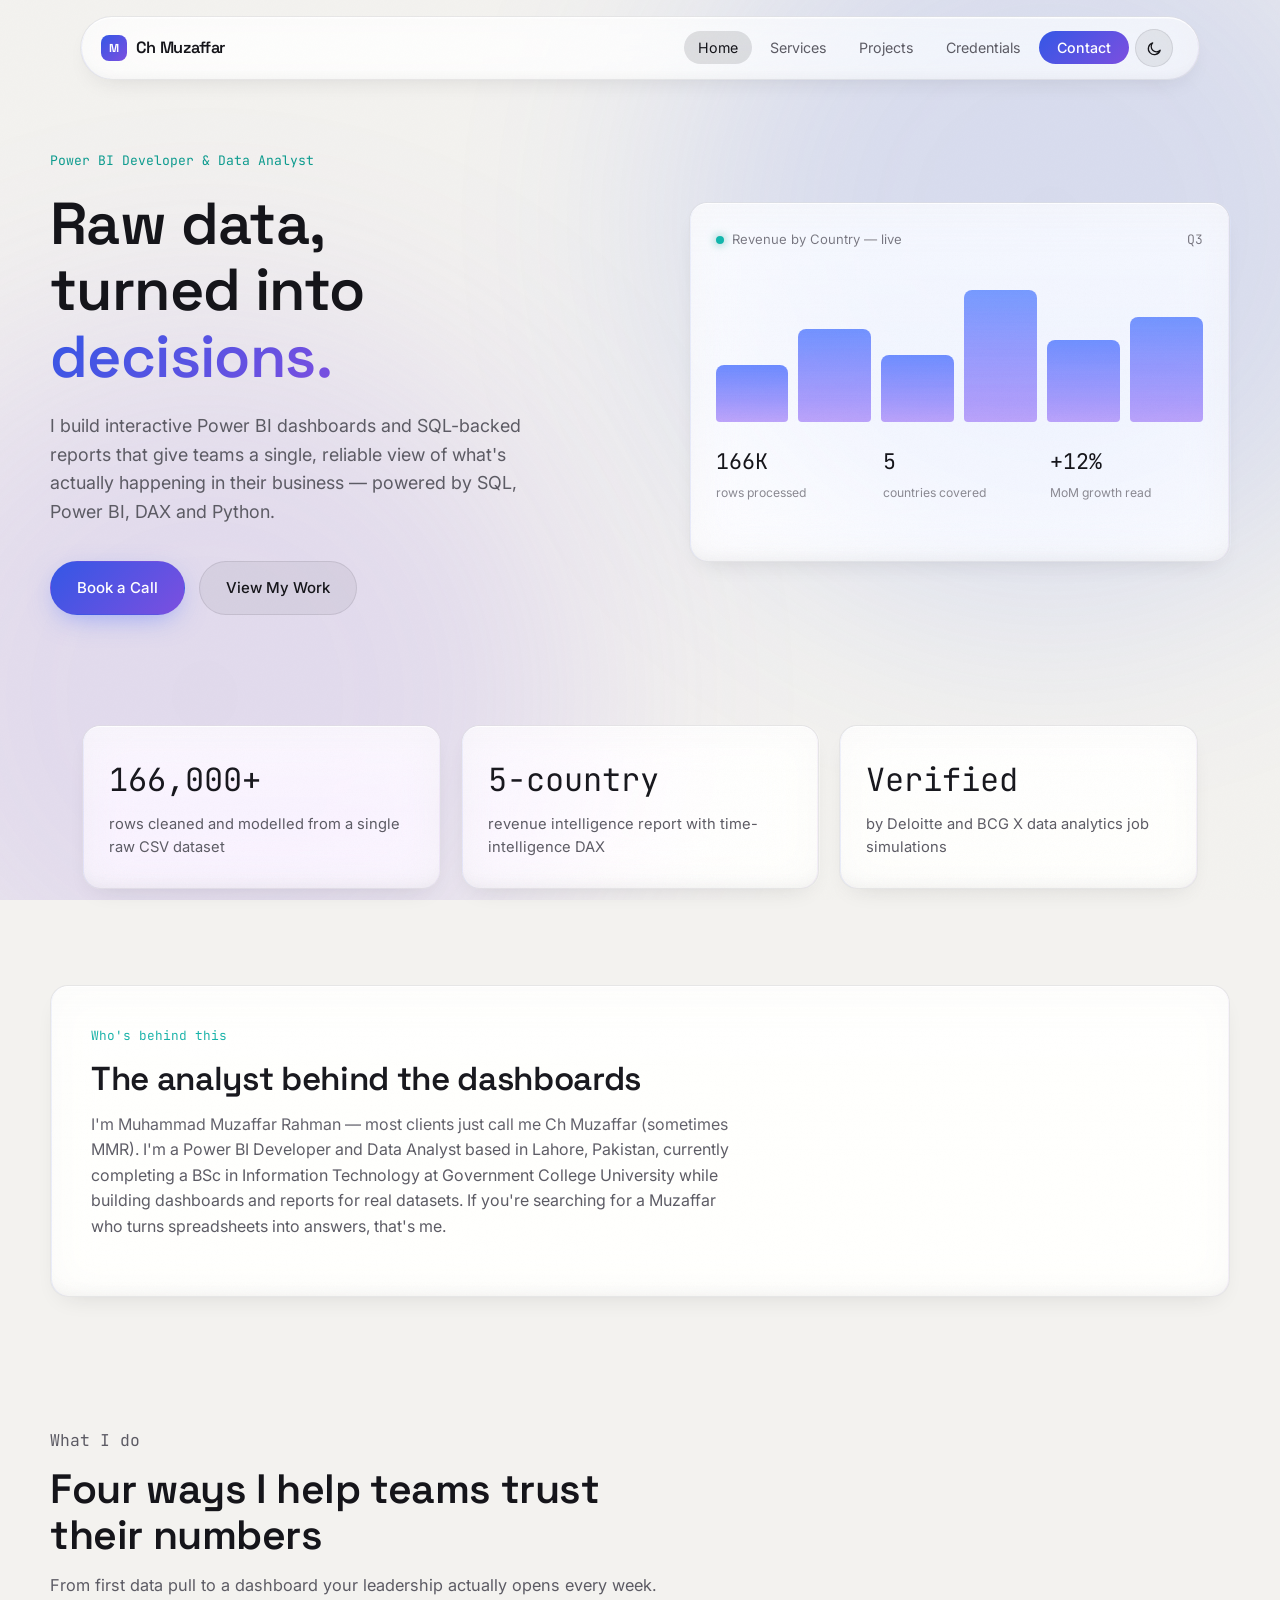
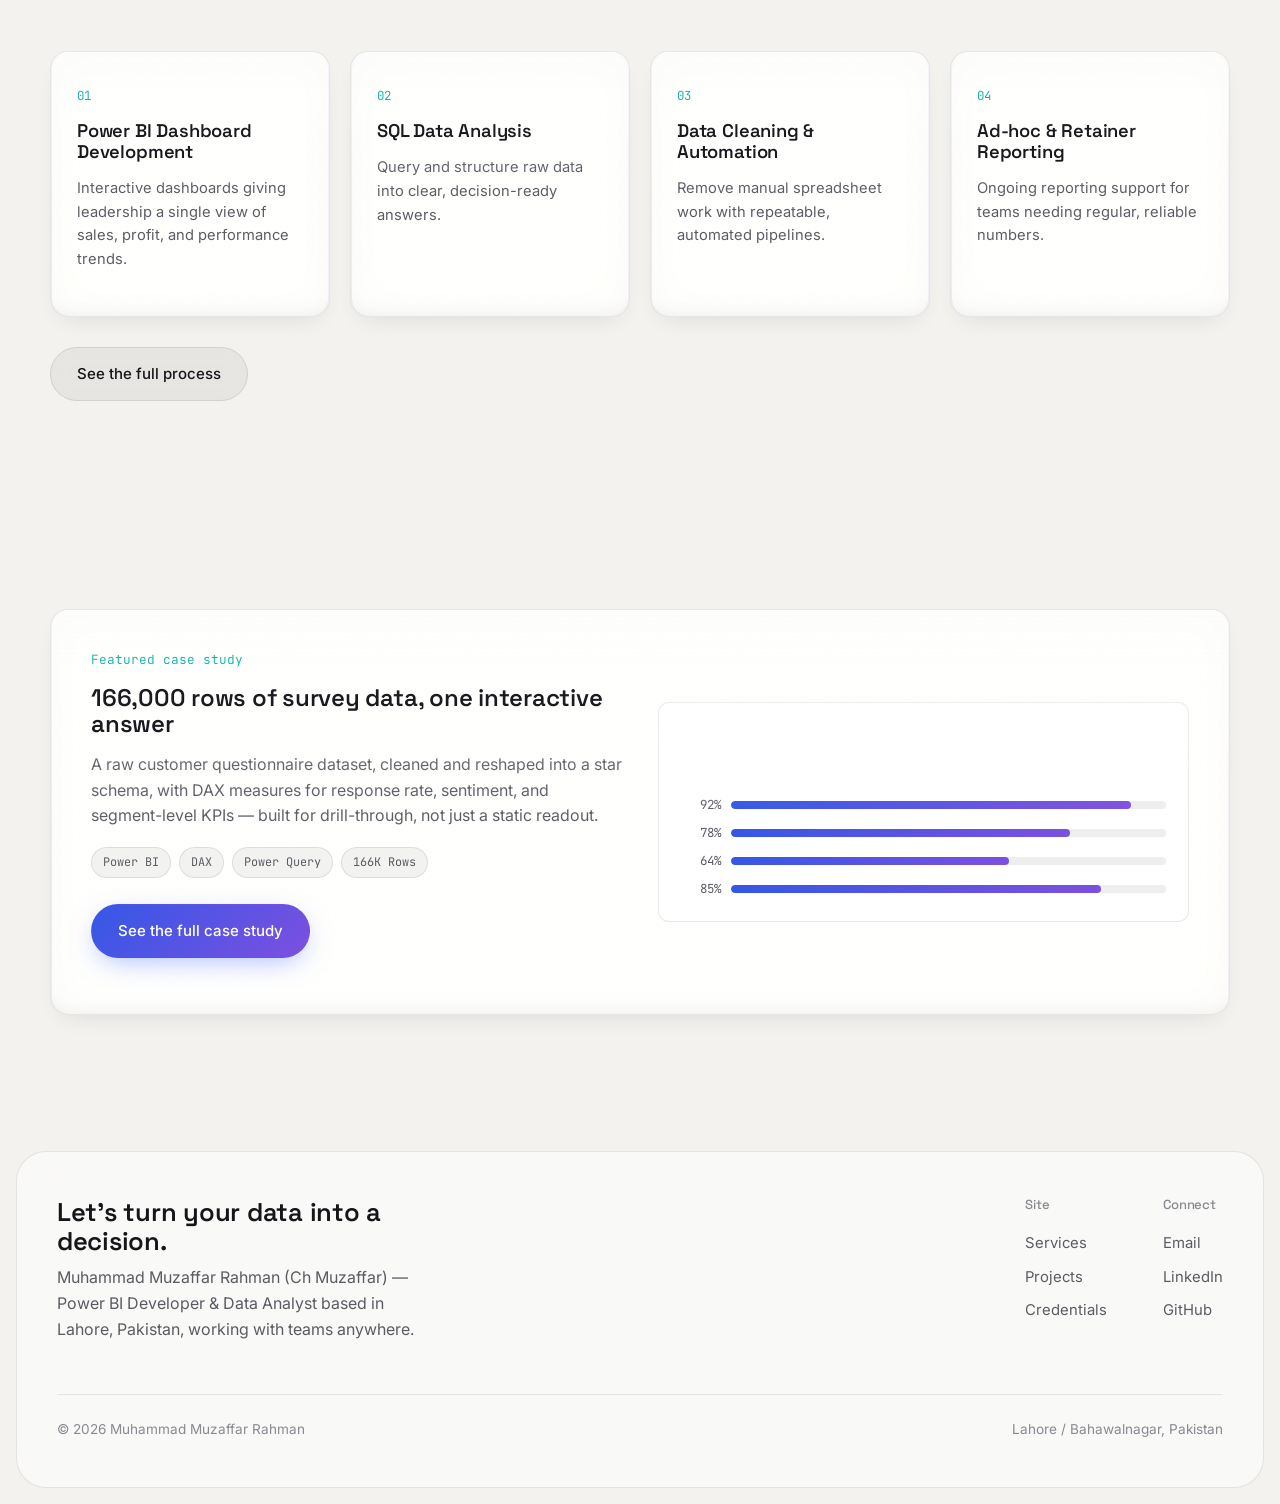
==== commit 2b597c35: "updated Portfolio" ====
--- a/index.html
+++ b/index.html
@@ -1,3513 +1,233 @@
 <!DOCTYPE html>
-<html lang="en" data-theme="light">
-
+<html lang="en">
 <head>
-    <meta charset="UTF-8">
-    <meta name="viewport" content="width=device-width, initial-scale=1.0">
-    <meta name="google-site-verification" content="vsXjhrZInEyWg7ALAOx_jTwXOomskii-SDlylcV2Iic" />
-    <meta name="google-site-verification" content="googleb9039ae5338c1ec1" />
-
-    <title>Muhammad Muzaffar Rahman | Data Analyst — Power BI, SQL, Data Visualization</title>
-    <meta name="description" content="Muhammad Muzaffar Rahman (Ch Muzaffar), Data Analyst specializing in Power BI dashboards, SQL analysis, and data visualization. View projects and hire on Upwork.">
-    <meta name="keywords" content="Ch Muzaffar, Muzaffar, Muhammad Muzaffar Rahman, Muzaffar data analyst, Muzaffar analyst, Power BI, SQL, Data Visualization, DAX, Data Analyst Pakistan">
-    <meta name="author" content="Muhammad Muzaffar Rahman">
-    <meta name="robots" content="index, follow">
-
-    <!-- Canonical URL -->
-    <link rel="canonical" href="https://chmuzaffar.vercel.app/">
-
-    <!-- Open Graph -->
-    <meta property="og:type" content="website">
-    <meta property="og:url" content="https://chmuzaffar.vercel.app/">
-    <meta property="og:title" content="Muhammad Muzaffar Rahman | Data Analyst — Power BI, SQL, Data Visualization">
-    <meta property="og:description" content="Muhammad Muzaffar Rahman (Ch Muzaffar), Data Analyst specializing in Power BI dashboards, SQL analysis, and data visualization. View projects and hire on Upwork.">
-    <meta property="og:image" content="https://chmuzaffar.vercel.app/images/og_preview.png">
-    <meta property="og:image:width" content="1200">
-    <meta property="og:image:height" content="630">
-    <meta property="og:image:alt" content="Muhammad Muzaffar Rahman — Data Analyst Portfolio">
-    <meta property="og:site_name" content="Muhammad Muzaffar Rahman Portfolio">
-    <meta property="og:locale" content="en_US">
-
-    <!-- Twitter Card -->
-    <meta name="twitter:card" content="summary_large_image">
-    <meta name="twitter:title" content="Muhammad Muzaffar Rahman | Data Analyst — Power BI, SQL, Data Visualization">
-    <meta name="twitter:description" content="Muhammad Muzaffar Rahman (Ch Muzaffar), Data Analyst specializing in Power BI dashboards, SQL analysis, and data visualization.">
-    <meta name="twitter:image" content="https://chmuzaffar.vercel.app/images/og_preview.png">
-    <meta name="twitter:image:alt" content="Muhammad Muzaffar Rahman — Data Analyst Portfolio">
-
-    <!-- JSON-LD Structured Data (Person Schema) -->
-    <script type="application/ld+json">
-    {
-      "@context": "https://schema.org",
-      "@type": "Person",
-      "name": "Muhammad Muzaffar Rahman",
-      "alternateName": ["Ch Muzaffar", "Muzaffar Rahman", "Muzaffar"],
-      "jobTitle": "Data Analyst",
-      "description": "Data Analyst specializing in Power BI dashboards, SQL analysis, and data visualization.",
-      "url": "https://chmuzaffar.vercel.app/",
-      "email": "chmuzaffarrahman@gmail.com",
-      "image": "https://chmuzaffar.vercel.app/images/og_preview.png",
-      "sameAs": [
-        "https://pk.linkedin.com/in/ch-muzaffar-rahman-8b516a336",
-        "https://github.com/Ch-Muzaffar",
-        "https://www.upwork.com"
-      ],
-      "knowsAbout": ["Data Analysis", "Power BI", "SQL", "Data Visualization", "DAX", "Python", "PostgreSQL"]
-    }
-    </script>
-
-    <link rel="preconnect" href="https://fonts.googleapis.com">
-    <link rel="preconnect" href="https://fonts.gstatic.com" crossorigin>
-    <link
-        href="https://fonts.googleapis.com/css2?family=Syne:wght@400;700;800&family=Outfit:wght@300;400;500;600;700&family=DM+Mono:ital,wght@0,300;0,400;1,300&display=swap"
-        rel="stylesheet">
-    <link rel="stylesheet" href="style.css">
-    <style>
-        /* ─── RESET & BASE ─── */
-        *,
-        *::before,
-        *::after {
-            margin: 0;
-            padding: 0;
-            box-sizing: border-box;
-        }
-
-        :root {
-            --bg: #03050c;
-            --surface: rgba(13, 20, 38, 0.4);
-            --surface-solid: #090e1a;
-            --surface2: rgba(22, 32, 59, 0.55);
-            --accent: #00f5ff;
-            --accent2: #8b5cf6;
-            --accent3: #f59e0b;
-            --text: #f1f5f9;
-            --text-secondary: #94a3b8;
-            --muted: #64748b;
-            --border: rgba(0, 245, 255, 0.15);
-            --border-hover: rgba(0, 245, 255, 0.35);
-            --glow: rgba(0, 245, 255, 0.15);
-            --glow2: rgba(139, 92, 246, 0.15);
-            --font-display: 'Syne', sans-serif;
-            --font-body: 'Outfit', sans-serif;
-            --font-mono: 'DM Mono', monospace;
-            --shadow-card: 0 10px 30px -10px rgba(2, 4, 10, 0.5);
-            --card-radius: 16px;
-        }
-
-        /* ─── LIGHT THEME ─── */
-        [data-theme="light"] {
-            --bg: #f0f4ff;
-            --surface: rgba(255, 255, 255, 0.85);
-            --surface-solid: #ffffff;
-            --surface2: rgba(224, 231, 255, 0.8);
-            --accent: #3b5bdb;
-            --accent2: #7048e8;
-            --accent3: #e67700;
-            --text: #0d1b2a;
-            --text-secondary: #374151;
-            --muted: #6b7280;
-            --border: rgba(59, 91, 219, 0.18);
-            --border-hover: rgba(59, 91, 219, 0.45);
-            --glow: rgba(59, 91, 219, 0.18);
-            --glow2: rgba(112, 72, 232, 0.15);
-            --shadow-card: 0 4px 24px -4px rgba(59, 91, 219, 0.12), 0 1px 4px rgba(0, 0, 0, 0.06);
-        }
-
-        /* ─── LIGHT THEME SPECIFIC OVERRIDES ─── */
-
-        /* Background mesh gradient */
-        [data-theme="light"] body {
-            background-image:
-                radial-gradient(ellipse 80% 50% at 20% -10%, rgba(59, 91, 219, 0.07) 0%, transparent 60%),
-                radial-gradient(ellipse 60% 40% at 90% 10%, rgba(112, 72, 232, 0.06) 0%, transparent 55%),
-                radial-gradient(ellipse 50% 40% at 60% 90%, rgba(59, 91, 219, 0.05) 0%, transparent 60%);
-        }
-
-        /* Nav light */
-        [data-theme="light"] nav {
-            background: rgba(255, 255, 255, 0.82);
-            border-color: rgba(59, 91, 219, 0.14);
-            box-shadow: 0 4px 24px rgba(59, 91, 219, 0.08), 0 1px 2px rgba(0, 0, 0, 0.04);
-        }
-
-        /* Section alternation */
-        [data-theme="light"] #hero {
-            background: transparent;
-        }
-
-        [data-theme="light"] #about {
-            background: transparent;
-        }
-
-        [data-theme="light"] #services {
-            background: #ffffff;
-            border-color: rgba(59, 91, 219, 0.1);
-        }
-
-        [data-theme="light"] #experience {
-            background: #f8f9ff;
-            border-color: rgba(59, 91, 219, 0.1);
-        }
-
-        [data-theme="light"] #skills {
-            background: #ffffff;
-            border-color: rgba(59, 91, 219, 0.1);
-        }
-
-        [data-theme="light"] #education {
-            background: #f8f9ff;
-        }
-
-        [data-theme="light"] #projects {
-            background: #ffffff;
-            border-color: rgba(59, 91, 219, 0.1);
-        }
-
-        [data-theme="light"] #how-i-work {
-            background: #ffffff;
-            border-color: rgba(59, 91, 219, 0.1);
-        }
-
-        [data-theme="light"] #other-work {
-            background: #f8f9ff;
-            border-color: rgba(59, 91, 219, 0.1);
-        }
-
-        [data-theme="light"] #certificates {
-            background: #f8f9ff;
-        }
-
-        [data-theme="light"] #designs {
-            background: #ffffff;
-            border-color: rgba(59, 91, 219, 0.1);
-        }
-
-        [data-theme="light"] #contact {
-            background: transparent;
-        }
-
-        /* Buttons light */
-        [data-theme="light"] .btn-primary {
-            background: linear-gradient(135deg, #3b5bdb, #7048e8);
-            color: #ffffff;
-            box-shadow: 0 8px 24px rgba(59, 91, 219, 0.3);
-        }
-
-        [data-theme="light"] .btn-primary:hover {
-            box-shadow: 0 12px 32px rgba(112, 72, 232, 0.4);
-            color: #ffffff;
-        }
-
-        [data-theme="light"] .btn-ghost {
-            border-color: rgba(59, 91, 219, 0.3);
-            color: #3b5bdb;
-        }
-
-        [data-theme="light"] .btn-ghost:hover {
-            background: rgba(59, 91, 219, 0.06);
-            border-color: #3b5bdb;
-        }
-
-        /* Cards light */
-        [data-theme="light"] .project-card,
-        [data-theme="light"] .exp-card {
-            background: #ffffff;
-            border-color: rgba(59, 91, 219, 0.12);
-            box-shadow: 0 2px 12px rgba(59, 91, 219, 0.07), 0 1px 3px rgba(0, 0, 0, 0.04);
-        }
-
-        [data-theme="light"] .project-card:hover,
-        [data-theme="light"] .exp-card:hover {
-            border-color: #3b5bdb;
-            box-shadow: 0 12px 32px rgba(59, 91, 219, 0.15), 0 2px 8px rgba(0, 0, 0, 0.06);
-        }
-
-        [data-theme="light"] .cert-card {
-            background: #ffffff;
-            border-color: rgba(59, 91, 219, 0.1);
-            box-shadow: 0 2px 12px rgba(59, 91, 219, 0.06);
-        }
-
-        [data-theme="light"] .cert-card:hover {
-            border-color: #3b5bdb;
-            box-shadow: 0 10px 28px rgba(59, 91, 219, 0.14);
-            background: #f8f9ff;
-        }
-
-        [data-theme="light"] .design-card {
-            background: #ffffff;
-            border-color: rgba(59, 91, 219, 0.1);
-            box-shadow: 0 2px 12px rgba(59, 91, 219, 0.06);
-        }
-
-        [data-theme="light"] .design-card:hover {
-            border-color: #3b5bdb;
-            box-shadow: 0 14px 36px rgba(59, 91, 219, 0.14);
-        }
-
-        /* Stat cards light */
-        [data-theme="light"] .stat-card {
-            background: #ffffff;
-            border-color: rgba(59, 91, 219, 0.14);
-            box-shadow: 0 2px 10px rgba(59, 91, 219, 0.07);
-        }
-
-        [data-theme="light"] .stat-card:hover {
-            box-shadow: 0 8px 24px rgba(59, 91, 219, 0.14);
-        }
-
-        [data-theme="light"] .stat-num {
-            background: linear-gradient(135deg, #3b5bdb, #7048e8);
-            -webkit-background-clip: text;
-            -webkit-text-fill-color: transparent;
-        }
-
-        /* Tags light */
-        [data-theme="light"] .tag {
-            background: rgba(59, 91, 219, 0.07);
-            color: #3b5bdb;
-            border-color: rgba(59, 91, 219, 0.18);
-        }
-
-        /* Skill bar light */
-        [data-theme="light"] .skill-bar-bg {
-            background: #e5e9f8;
-        }
-
-        [data-theme="light"] .skill-bar-fill {
-            background: linear-gradient(90deg, #3b5bdb, #7048e8);
-            box-shadow: 0 0 8px rgba(59, 91, 219, 0.35);
-        }
-
-        /* Marquee light */
-        [data-theme="light"] .marquee-wrap {
-            border-color: rgba(59, 91, 219, 0.12);
-        }
-
-        [data-theme="light"] .marquee-wrap::before {
-            background: linear-gradient(to right, #f0f4ff, transparent);
-        }
-
-        [data-theme="light"] .marquee-wrap::after {
-            background: linear-gradient(to left, #f0f4ff, transparent);
-        }
-
-        /* Timeline light */
-        [data-theme="light"] .timeline::before {
-            background: linear-gradient(to bottom, #3b5bdb, #7048e8, transparent);
-        }
-
-        [data-theme="light"] .timeline-dot {
-            background: #3b5bdb;
-            box-shadow: 0 0 0 3px rgba(59, 91, 219, 0.2);
-            border-color: #f0f4ff;
-        }
-
-        /* Section label light */
-        [data-theme="light"] .section-label {
-            color: #3b5bdb;
-        }
-
-        [data-theme="light"] .section-label::after {
-            background: #3b5bdb;
-        }
-
-        /* Avatar card light */
-        [data-theme="light"] .avatar-card {
-            background: linear-gradient(135deg, #ffffff 0%, #e8eeff 100%);
-            border-color: rgba(59, 91, 219, 0.2);
-            box-shadow: 0 20px 60px rgba(59, 91, 219, 0.12), 0 4px 16px rgba(0, 0, 0, 0.06);
-        }
-
-        /* Hero tag light */
-        [data-theme="light"] .hero-tag {
-            color: #3b5bdb;
-        }
-
-        [data-theme="light"] .hero-tag::before {
-            background: #3b5bdb;
-        }
-
-        /* Contact light */
-        [data-theme="light"] .contact-ripple {
-            border-color: rgba(59, 91, 219, 0.12);
-        }
-
-        [data-theme="light"] .contact-link {
-            border-color: rgba(59, 91, 219, 0.2);
-        }
-
-        [data-theme="light"] .contact-link:hover {
-            background: rgba(59, 91, 219, 0.05);
-        }
-
-        /* Exp button light */
-        [data-theme="light"] .exp-btn {
-            background: #f0f4ff;
-            border-color: rgba(59, 91, 219, 0.2);
-            color: #3b5bdb;
-        }
-
-        [data-theme="light"] .exp-btn:hover {
-            background: #3b5bdb;
-            color: #ffffff;
-            border-color: #3b5bdb;
-        }
-
-        /* Nav links light */
-        [data-theme="light"] .nav-links a:hover {
-            color: #3b5bdb;
-        }
-
-        /* Visitor counter light */
-        [data-theme="light"] .visitor-counter {
-            background: rgba(59, 91, 219, 0.06);
-            border-color: rgba(59, 91, 219, 0.15);
-        }
-
-        [data-theme="light"] .visitor-counter:hover {
-            background: rgba(59, 91, 219, 0.1);
-            border-color: #3b5bdb;
-        }
-
-        [data-theme="light"] .visitor-num {
-            color: #3b5bdb;
-        }
-
-        /* Theme switcher light */
-        [data-theme="light"] .theme-switcher {
-            background: rgba(59, 91, 219, 0.06);
-            border-color: rgba(59, 91, 219, 0.15);
-        }
-
-        [data-theme="light"] .theme-btn.active {
-            background: #3b5bdb;
-            color: #ffffff;
-        }
-
-        /* Modal light */
-        [data-theme="light"] .exp-modal-overlay {
-            background: rgba(13, 27, 42, 0.55);
-        }
-
-        [data-theme="light"] .exp-modal-box {
-            background: #ffffff;
-            border-color: rgba(59, 91, 219, 0.18);
-            box-shadow: 0 40px 100px rgba(59, 91, 219, 0.18);
-        }
-
-        [data-theme="light"] .exp-modal-header {
-            background: #f0f4ff;
-            border-color: rgba(59, 91, 219, 0.1);
-        }
-
-        [data-theme="light"] .exp-modal-close {
-            background: rgba(59, 91, 219, 0.06);
-            border-color: rgba(59, 91, 219, 0.15);
-            color: #374151;
-        }
-
-        /* Footer light */
-        [data-theme="light"] footer {
-            background: #f8f9ff;
-            border-color: rgba(59, 91, 219, 0.1);
-            color: #6b7280;
-        }
-
-        /* Project link light */
-        [data-theme="light"] .project-link {
-            color: #3b5bdb;
-        }
-
-        [data-theme="light"] .project-link:hover {
-            border-color: #3b5bdb;
-            filter: none;
-            text-shadow: none;
-        }
-
-        /* Design overlay light */
-        [data-theme="light"] .design-overlay {
-            background: linear-gradient(to top, rgba(13, 27, 42, 0.85) 0%, transparent 60%);
-        }
-
-        /* ─── MATRIX THEME ─── */
-        [data-theme="matrix"] {
-            --bg: #000400;
-            --surface: rgba(0, 16, 0, 0.4);
-            --surface-solid: #000a00;
-            --surface2: rgba(0, 28, 0, 0.7);
-            --accent: #00ff41;
-            --accent2: #00cc33;
-            --accent3: #00ff41;
-            --text: #00ff41;
-            --text-secondary: #00cc33;
-            --muted: #005c14;
-            --border: rgba(0, 255, 65, 0.25);
-            --border-hover: rgba(0, 255, 65, 0.5);
-            --glow: rgba(0, 255, 65, 0.2);
-            --glow2: rgba(0, 204, 51, 0.2);
-            --shadow-card: 0 0 20px rgba(0, 255, 65, 0.05);
-            --font-display: 'DM Mono', monospace;
-            --font-body: 'DM Mono', monospace;
-        }
-
-        html {
-            scroll-behavior: smooth;
-        }
-
-        body {
-            background: var(--bg);
-            color: var(--text);
-            font-family: var(--font-body);
-            overflow-x: hidden;
-            transition: background 0.4s ease, color 0.4s ease;
-            position: relative;
-            line-height: 1.6;
-            cursor: none;
-        }
-
-        [data-theme="light"] body {
-            cursor: auto;
-        }
-
-        @keyframes fadeUp {
-            from {
-                opacity: 0;
-                transform: translateY(30px);
-            }
-
-            to {
-                opacity: 1;
-                transform: translateY(0);
-            }
-        }
-
-        /* ─── CUSTOM CURSOR ─── */
-        #cursor {
-            position: fixed;
-            width: 8px;
-            height: 8px;
-            background: var(--accent);
-            border-radius: 50%;
-            pointer-events: none;
-            z-index: 10000;
-            transform: translate(-50%, -50%);
-            transition: width 0.15s, height 0.15s, transform 0.15s;
-        }
-
-        #ring {
-            position: fixed;
-            width: 36px;
-            height: 36px;
-            border: 1.5px solid var(--accent);
-            border-radius: 50%;
-            pointer-events: none;
-            z-index: 9999;
-            transform: translate(-50%, -50%);
-            transition: transform 0.1s ease-out, border-color 0.3s;
-        }
-
-        /* ─── LOADING SCREEN ─── */
-        #loader {
-            position: fixed;
-            inset: 0;
-            z-index: 9990;
-            background: var(--bg);
-            display: flex;
-            align-items: center;
-            justify-content: center;
-            flex-direction: column;
-            gap: 20px;
-            transition: opacity 0.6s cubic-bezier(0.16, 1, 0.3, 1), visibility 0.6s;
-        }
-
-        #loader.hidden {
-            opacity: 0;
-            visibility: hidden;
-        }
-
-        .loader-text {
-            font-family: 'Syne', sans-serif;
-            font-size: clamp(1.5rem, 5vw, 2.5rem);
-            font-weight: 800;
-            letter-spacing: 0.25em;
-            color: var(--accent);
-            text-transform: uppercase;
-            background: linear-gradient(120deg, var(--text) 0%, var(--accent) 50%, var(--accent2) 100%);
-            -webkit-background-clip: text;
-            -webkit-text-fill-color: transparent;
-            animation: loaderPulse 1.5s ease-in-out infinite;
-        }
-
-        .loader-bar-wrap {
-            width: 180px;
-            height: 3px;
-            background: var(--surface2);
-            border-radius: 99px;
-            overflow: hidden;
-            position: relative;
-        }
-
-        .loader-bar {
-            height: 100%;
-            width: 0%;
-            background: linear-gradient(90deg, var(--accent), var(--accent2));
-            border-radius: 99px;
-            animation: loaderFill 1.8s cubic-bezier(0.85, 0, 0.15, 1) forwards;
-        }
-
-        @keyframes loaderFill {
-            to {
-                width: 100%;
-            }
-        }
-
-        @keyframes loaderPulse {
-
-            0%,
-            100% {
-                opacity: 1;
-                filter: drop-shadow(0 0 5px var(--accent));
-            }
-
-            50% {
-                opacity: 0.6;
-                filter: drop-shadow(0 0 15px var(--accent2));
-            }
-        }
-
-        /* ─── CANVASES ─── */
-        #particle-canvas,
-        #matrix-canvas {
-            position: fixed;
-            inset: 0;
-            z-index: 0;
-            pointer-events: none;
-        }
-
-        /* ─── LAYOUT ─── */
-        main {
-            position: relative;
-            z-index: 1;
-        }
-
-        section {
-            padding: 120px 0;
-            position: relative;
-        }
-
-        .container {
-            max-width: 1200px;
-            margin: 0 auto;
-            padding: 0 24px;
-        }
-
-        /* ─── NAV ─── */
-        nav {
-            position: fixed;
-            top: 24px;
-            left: 50%;
-            transform: translateX(-50%);
-            width: calc(100% - 48px);
-            max-width: 1100px;
-            z-index: 500;
-            padding: 14px 28px;
-            transition: top 0.3s ease, padding 0.3s ease, box-shadow 0.3s ease;
-            display: flex;
-            align-items: center;
-            justify-content: space-between;
-            background: rgba(var(--bg)==#f5f8ff ? 255 : 6, rgba(var(--bg)==#f5f8ff ? 255 : 8), rgba(var(--bg)==#f5f8ff ? 255 : 18), 0.65);
-            background: var(--surface);
-            backdrop-filter: blur(16px);
-            -webkit-backdrop-filter: blur(16px);
-            border-radius: 50px;
-            border: 1px solid var(--border);
-            box-shadow: 0 10px 30px rgba(0, 0, 0, 0.15);
-            transition: all 0.3s ease;
-        }
-
-        .nav-logo {
-            font-family: 'Syne', sans-serif;
-            font-weight: 800;
-            font-size: 1.3rem;
-            color: var(--accent);
-            text-decoration: none;
-            letter-spacing: 0.02em;
-            background: linear-gradient(135deg, var(--text) 0%, var(--accent) 70%, var(--accent2) 100%);
-            -webkit-background-clip: text;
-            -webkit-text-fill-color: transparent;
-        }
-
-        .nav-links {
-            display: flex;
-            gap: 28px;
-            list-style: none;
-            align-items: center;
-        }
-
-        .nav-links a {
-            color: var(--text-secondary);
-            text-decoration: none;
-            font-size: 0.82rem;
-            font-weight: 500;
-            letter-spacing: 0.05em;
-            text-transform: uppercase;
-            transition: color 0.25s, transform 0.25s;
-        }
-
-        .nav-links a:hover {
-            color: var(--accent);
-        }
-
-        .nav-right {
-            display: flex;
-            align-items: center;
-            gap: 16px;
-        }
-
-        /* ─── VISITOR COUNTER ─── */
-        .visitor-counter {
-            display: flex;
-            align-items: center;
-            gap: 8px;
-            background: rgba(0, 245, 255, 0.06);
-            border: 1px solid var(--border);
-            border-radius: 30px;
-            padding: 6px 14px;
-            font-family: var(--font-mono);
-            font-size: 0.72rem;
-            color: var(--text-secondary);
-            letter-spacing: 0.02em;
-            white-space: nowrap;
-            transition: border-color 0.3s, background 0.4s;
-        }
-
-        .visitor-counter:hover {
-            border-color: var(--accent);
-            background: rgba(0, 245, 255, 0.12);
-        }
-
-        .visitor-dot {
-            width: 8px;
-            height: 8px;
-            border-radius: 50%;
-            background: #10b981;
-            box-shadow: 0 0 10px #10b981;
-            animation: pulseDot 2s ease-in-out infinite;
-        }
-
-        @keyframes pulseDot {
-
-            0%,
-            100% {
-                box-shadow: 0 0 4px #10b981;
-            }
-
-            50% {
-                box-shadow: 0 0 12px #10b981, 0 0 20px rgba(16, 185, 129, 0.4);
-            }
-        }
-
-        .visitor-num {
-            color: var(--accent);
-            font-weight: 600;
-            text-align: center;
-        }
-
-        .visitor-num.pop {
-            animation: numPop 0.4s cubic-bezier(0.175, 0.885, 0.32, 1.275);
-        }
-
-        @keyframes numPop {
-            0% {
-                transform: scale(1);
-            }
-
-            50% {
-                transform: scale(1.3);
-                color: #10b981;
-            }
-
-            100% {
-                transform: scale(1);
-            }
-        }
-
-        /* ─── THEME SWITCHER ─── */
-        .theme-switcher {
-            display: flex;
-            align-items: center;
-            background: var(--surface2);
-            border: 1px solid var(--border);
-            border-radius: 30px;
-            padding: 3px;
-            gap: 2px;
-            transition: all 0.3s;
-        }
-
-        .theme-btn {
-            display: flex;
-            align-items: center;
-            justify-content: center;
-            width: 28px;
-            height: 28px;
-            border-radius: 50%;
-            border: none;
-            background: transparent;
-            cursor: pointer;
-            font-size: 0.9rem;
-            color: var(--muted);
-            transition: all 0.25s cubic-bezier(0.175, 0.885, 0.32, 1.275);
-            position: relative;
-        }
-
-        .theme-btn:hover {
-            color: var(--accent);
-            transform: scale(1.15);
-        }
-
-        .theme-btn.active {
-            background: var(--accent);
-            color: #03050c;
-            box-shadow: 0 0 10px var(--glow);
-        }
-
-        [data-theme="matrix"] .theme-btn.active {
-            color: #000400;
-        }
-
-        .theme-label {
-            font-family: var(--font-mono);
-            font-size: 0.6rem;
-            position: absolute;
-            bottom: -24px;
-            left: 50%;
-            transform: translateX(-50%);
-            white-space: nowrap;
-            color: var(--muted);
-            opacity: 0;
-            pointer-events: none;
-            transition: opacity 0.2s;
-            background: var(--surface-solid);
-            padding: 2px 6px;
-            border-radius: 4px;
-            border: 1px solid var(--border);
-        }
-
-        .theme-btn:hover .theme-label {
-            opacity: 1;
-        }
-
-        /* ─── HERO ─── */
-        #hero {
-            min-height: 100vh;
-            display: flex;
-            align-items: center;
-            position: relative;
-            overflow: hidden;
-            padding-top: 140px;
-        }
-
-        .hero-inner {
-            display: grid;
-            grid-template-columns: 1.2fr 0.8fr;
-            gap: 80px;
-            align-items: center;
-            width: 100%;
-        }
-
-        .hero-tag {
-            font-family: var(--font-mono);
-            font-size: 0.8rem;
-            color: var(--accent);
-            letter-spacing: 0.15em;
-            text-transform: uppercase;
-            margin-bottom: 24px;
-            opacity: 0;
-            animation: fadeUp 0.6s 0.2s cubic-bezier(0.16, 1, 0.3, 1) forwards;
-            display: flex;
-            align-items: center;
-            gap: 8px;
-        }
-
-        .hero-tag::before {
-            content: '';
-            width: 24px;
-            height: 1.5px;
-            background: var(--accent);
-        }
-
-        .hero-name {
-            font-family: var(--font-display);
-            font-size: clamp(2.6rem, 6vw, 5.2rem);
-            font-weight: 800;
-            line-height: 1.05;
-            margin-bottom: 20px;
-            background: linear-gradient(135deg, #fff 0%, var(--accent) 45%, var(--accent2) 75%, var(--accent3) 100%);
-            background-size: 200% auto;
-            -webkit-background-clip: text;
-            -webkit-text-fill-color: transparent;
-            background-clip: text;
-            animation: shimmerName 4s linear infinite, fadeUp 0.6s 0.4s cubic-bezier(0.16, 1, 0.3, 1) forwards;
-            opacity: 0;
-        }
-
-        @keyframes shimmerName {
-            0% {
-                background-position: 0% 50%;
-            }
-
-            50% {
-                background-position: 100% 50%;
-            }
-
-            100% {
-                background-position: 0% 50%;
-            }
-        }
-
-        .hero-sub {
-            font-size: clamp(1rem, 2vw, 1.2rem);
-            color: var(--text-secondary);
-            max-width: 580px;
-            line-height: 1.7;
-            margin-bottom: 40px;
-            opacity: 0;
-            animation: fadeUp 0.6s 0.6s cubic-bezier(0.16, 1, 0.3, 1) forwards;
-        }
-
-        .hero-btns {
-            display: flex;
-            gap: 16px;
-            flex-wrap: wrap;
-            opacity: 0;
-            animation: fadeUp 0.6s 0.8s cubic-bezier(0.16, 1, 0.3, 1) forwards;
-        }
-
-        .btn {
-            padding: 14px 32px;
-            border-radius: 30px;
-            font-family: var(--font-mono);
-            font-size: 0.85rem;
-            font-weight: 500;
-            letter-spacing: 0.05em;
-            cursor: pointer;
-            transition: all 0.3s cubic-bezier(0.16, 1, 0.3, 1);
-            text-decoration: none;
-            display: inline-flex;
-            align-items: center;
-            justify-content: center;
-            gap: 8px;
-        }
-
-        .btn-primary {
-            background: linear-gradient(135deg, var(--accent), var(--accent2));
-            color: #03050c;
-            border: none;
-            box-shadow: 0 8px 24px rgba(0, 245, 255, 0.25);
-        }
-
-        .btn-primary:hover {
-            box-shadow: 0 12px 32px rgba(139, 92, 246, 0.4);
-            transform: translateY(-3px) scale(1.02);
-            color: #fff;
-        }
-
-        .btn-ghost {
-            background: transparent;
-            color: var(--text);
-            border: 1.5px solid var(--border);
-        }
-
-        .btn-ghost:hover {
-            border-color: var(--accent);
-            background: rgba(0, 245, 255, 0.05);
-            transform: translateY(-3px);
-        }
-
-        /* ─── AVATAR / 3D CARD ─── */
-        .avatar-wrap {
-            position: relative;
-            flex-shrink: 0;
-            opacity: 0;
-            animation: fadeUp 0.8s 0.7s cubic-bezier(0.16, 1, 0.3, 1) forwards;
-            display: flex;
-            justify-content: center;
-        }
-
-        .avatar-card {
-            width: 250px;
-            height: 310px;
-            background: linear-gradient(135deg, var(--surface-solid) 0%, var(--surface2) 100%);
-            border-radius: var(--card-radius);
-            border: 1.5px solid var(--border);
-            display: flex;
-            flex-direction: column;
-            align-items: center;
-            justify-content: center;
-            gap: 16px;
-            position: relative;
-            box-shadow: 0 30px 60px rgba(0, 0, 0, 0.4), 0 0 50px rgba(0, 245, 255, 0.05);
-            animation: float3D 6s ease-in-out infinite;
-            transform-style: preserve-3d;
-            perspective: 1000px;
-            transition: border-color 0.3s;
-        }
-
-        .avatar-card:hover {
-            border-color: var(--accent);
-        }
-
-        @keyframes float3D {
-
-            0%,
-            100% {
-                transform: translateY(0px) rotateY(-6deg) rotateX(3deg);
-            }
-
-            50% {
-                transform: translateY(-15px) rotateY(6deg) rotateX(-3deg);
-            }
-        }
-
-        .avatar-initials {
-            width: 100px;
-            height: 100px;
-            border-radius: 50%;
-            background: linear-gradient(135deg, var(--accent), var(--accent2));
-            display: flex;
-            align-items: center;
-            justify-content: center;
-            font-family: var(--font-display);
-            font-size: 2.2rem;
-            font-weight: 800;
-            color: #fff;
-            position: relative;
-            animation: avatarPulse 3s ease-in-out infinite;
-            z-index: 2;
-        }
-
-        @keyframes avatarPulse {
-
-            0%,
-            100% {
-                box-shadow: 0 0 0 0 rgba(0, 245, 255, 0.4);
-            }
-
-            50% {
-                box-shadow: 0 0 0 15px rgba(139, 92, 246, 0);
-            }
-        }
-
-        .ripple-ring {
-            position: absolute;
-            border-radius: 50%;
-            border: 1px solid rgba(0, 245, 255, 0.25);
-            animation: rippleExpand 4s ease-out infinite;
-            pointer-events: none;
-        }
-
-        .ripple-ring:nth-child(1) {
-            width: 120px;
-            height: 120px;
-            animation-delay: 0s;
-        }
-
-        .ripple-ring:nth-child(2) {
-            width: 155px;
-            height: 155px;
-            animation-delay: 1.3s;
-        }
-
-        .ripple-ring:nth-child(3) {
-            width: 190px;
-            height: 190px;
-            animation-delay: 2.6s;
-        }
-
-        @keyframes rippleExpand {
-            0% {
-                opacity: 0.6;
-                transform: scale(1);
-            }
-
-            100% {
-                opacity: 0;
-                transform: scale(1.4);
-            }
-        }
-
-        .avatar-name {
-            font-family: var(--font-display);
-            font-size: 0.95rem;
-            font-weight: 700;
-            color: var(--text);
-            text-align: center;
-            padding: 0 16px;
-        }
-
-        .avatar-role {
-            font-family: var(--font-mono);
-            font-size: 0.68rem;
-            color: var(--accent);
-            letter-spacing: 0.1em;
-            text-transform: uppercase;
-        }
-
-        .card-shine {
-            position: absolute;
-            inset: 0;
-            border-radius: var(--card-radius);
-            background: linear-gradient(135deg, rgba(255, 255, 255, 0.05) 0%, transparent 60%);
-            pointer-events: none;
-        }
-
-        /* ─── SECTION HEADINGS ─── */
-        .section-label {
-            font-family: var(--font-mono);
-            font-size: 0.78rem;
-            color: var(--accent);
-            letter-spacing: 0.2em;
-            text-transform: uppercase;
-            margin-bottom: 12px;
-            display: inline-flex;
-            align-items: center;
-            gap: 10px;
-        }
-
-        .section-label::after {
-            content: '';
-            width: 30px;
-            height: 1px;
-            background: var(--accent);
-        }
-
-        .section-title {
-            font-family: var(--font-display);
-            font-size: clamp(2rem, 4vw, 3rem);
-            font-weight: 800;
-            line-height: 1.15;
-            margin-bottom: 50px;
-        }
-
-        .section-title span {
-            background: linear-gradient(135deg, var(--accent), var(--accent2));
-            -webkit-background-clip: text;
-            -webkit-text-fill-color: transparent;
-        }
-
-        /* ─── ABOUT ─── */
-        .about-grid {
-            display: grid;
-            grid-template-columns: 1.1fr 0.9fr;
-            gap: 70px;
-            align-items: start;
-        }
-
-        .about-text {
-            color: var(--text-secondary);
-            line-height: 1.8;
-            font-size: 1.05rem;
-        }
-
-        .about-text p {
-            margin-bottom: 20px;
-        }
-
-        .about-stats {
-            display: grid;
-            grid-template-columns: 1fr 1fr;
-            gap: 20px;
-        }
-
-        .stat-card {
-            background: var(--surface);
-            backdrop-filter: blur(8px);
-            -webkit-backdrop-filter: blur(8px);
-            border: 1px solid var(--border);
-            border-radius: var(--card-radius);
-            padding: 28px 24px;
-            transition: all 0.3s cubic-bezier(0.16, 1, 0.3, 1);
-            position: relative;
-            overflow: hidden;
-        }
-
-        .stat-card::before {
-            content: '';
-            position: absolute;
-            top: 0;
-            left: 0;
-            width: 3px;
-            height: 100%;
-            background: linear-gradient(to bottom, var(--accent), var(--accent2));
-            opacity: 0.5;
-        }
-
-        .stat-card:hover {
-            border-color: var(--accent);
-            transform: translateY(-5px);
-            box-shadow: 0 15px 35px rgba(0, 0, 0, 0.2);
-        }
-
-        .stat-num {
-            font-family: var(--font-display);
-            font-size: 2.2rem;
-            font-weight: 800;
-            color: var(--text);
-            display: block;
-            margin-bottom: 6px;
-            background: linear-gradient(135deg, #fff, var(--accent));
-            -webkit-background-clip: text;
-            -webkit-text-fill-color: transparent;
-        }
-
-        .stat-label {
-            font-size: 0.85rem;
-            color: var(--text-secondary);
-            font-weight: 500;
-        }
-
-        /* ─── EXPERIENCE / TIMELINE ─── */
-        #experience {
-            background: var(--surface);
-            backdrop-filter: blur(10px);
-            -webkit-backdrop-filter: blur(10px);
-            border-top: 1px solid var(--border);
-            border-bottom: 1px solid var(--border);
-        }
-
-        .exp-grid {
-            display: grid;
-            grid-template-columns: repeat(auto-fit, minmax(260px, 1fr));
-            gap: 24px;
-        }
-
-        .exp-card {
-            background: var(--surface-solid);
-            border: 1px solid var(--border);
-            border-radius: var(--card-radius);
-            padding: 28px;
-            position: relative;
-            display: flex;
-            flex-direction: column;
-            gap: 16px;
-            box-shadow: var(--shadow-card);
-            transition: all 0.3s cubic-bezier(0.16, 1, 0.3, 1);
-            overflow: hidden;
-        }
-
-        .exp-card::after {
-            content: '';
-            position: absolute;
-            top: 0;
-            left: 0;
-            width: 100%;
-            height: 100%;
-            background: radial-gradient(circle at 10% 20%, rgba(0, 245, 255, 0.03) 0%, transparent 60%);
-            pointer-events: none;
-        }
-
-        .exp-card:hover {
-            transform: translateY(-6px);
-            border-color: var(--accent);
-            box-shadow: 0 20px 40px rgba(0, 0, 0, 0.3), 0 0 20px rgba(0, 245, 255, 0.05);
-        }
-
-        .exp-card-badge {
-            align-self: flex-start;
-            font-family: var(--font-mono);
-            font-size: 0.65rem;
-            letter-spacing: 0.05em;
-            text-transform: uppercase;
-            padding: 4px 10px;
-            border-radius: 30px;
-            background: rgba(139, 92, 246, 0.1);
-            color: var(--accent2);
-            border: 1px solid rgba(139, 92, 246, 0.2);
-            font-weight: 600;
-        }
-
-        .exp-card-icon {
-            font-size: 1.8rem;
-        }
-
-        .exp-card-type {
-            font-family: var(--font-mono);
-            font-size: 0.7rem;
-            color: var(--muted);
-            letter-spacing: 0.05em;
-            text-transform: uppercase;
-        }
-
-        .exp-card-title {
-            font-family: var(--font-display);
-            font-size: 1.05rem;
-            font-weight: 700;
-            color: var(--text);
-            line-height: 1.4;
-        }
-
-        .exp-card-org {
-            font-size: 0.85rem;
-            color: var(--text-secondary);
-        }
-
-        .exp-card-actions {
-            margin-top: auto;
-            padding-top: 16px;
-            border-top: 1px solid rgba(255, 255, 255, 0.05);
-        }
-
-        .exp-btn {
-            width: 100%;
-            padding: 10px 16px;
-            border-radius: 30px;
-            font-family: var(--font-mono);
-            font-size: 0.72rem;
-            font-weight: 500;
-            letter-spacing: 0.05em;
-            cursor: pointer;
-            background: var(--surface2);
-            color: var(--text);
-            border: 1px solid var(--border);
-            transition: all 0.25s ease;
-            display: flex;
-            align-items: center;
-            justify-content: center;
-            gap: 6px;
-        }
-
-        .exp-btn:hover {
-            background: var(--accent);
-            color: #03050c;
-            border-color: var(--accent);
-            box-shadow: 0 0 15px var(--glow);
-        }
-
-        /* ─── SKILLS ─── */
-        .skills-grid {
-            display: grid;
-            grid-template-columns: 1fr 1fr;
-            gap: 40px;
-        }
-
-        .skill-item {
-            margin-bottom: 28px;
-        }
-
-        .skill-header {
-            display: flex;
-            justify-content: space-between;
-            align-items: center;
-            margin-bottom: 10px;
-        }
-
-        .skill-name {
-            font-size: 0.95rem;
-            font-weight: 500;
-            color: var(--text);
-        }
-
-        .skill-pct {
-            font-family: var(--font-mono);
-            font-size: 0.82rem;
-            color: var(--accent);
-            font-weight: 600;
-        }
-
-        .skill-bar-bg {
-            height: 6px;
-            background: var(--surface2);
-            border-radius: 30px;
-            overflow: hidden;
-            border: 1px solid rgba(255, 255, 255, 0.03);
-        }
-
-        .skill-bar-fill {
-            height: 100%;
-            width: 0%;
-            border-radius: 30px;
-            background: linear-gradient(90deg, var(--accent), var(--accent2));
-            transition: width 1.5s cubic-bezier(0.16, 1, 0.3, 1);
-            box-shadow: 0 0 8px var(--accent);
-        }
-
-        /* ─── MARQUEE ─── */
-        .marquee-wrap {
-            overflow: hidden;
-            padding: 30px 0;
-            border-top: 1.5px solid var(--border);
-            border-bottom: 1.5px solid var(--border);
-            margin: 80px 0 0;
-            position: relative;
-        }
-
-        .marquee-wrap::before,
-        .marquee-wrap::after {
-            content: '';
-            position: absolute;
-            top: 0;
-            bottom: 0;
-            width: 80px;
-            z-index: 2;
-            pointer-events: none;
-        }
-
-        .marquee-wrap::before {
-            left: 0;
-            background: linear-gradient(to right, var(--bg) 0%, transparent 100%);
-        }
-
-        .marquee-wrap::after {
-            right: 0;
-            background: linear-gradient(to left, var(--bg) 0%, transparent 100%);
-        }
-
-        .marquee-track {
-            display: flex;
-            gap: 80px;
-            width: max-content;
-            animation: marqueeScroll 25s linear infinite;
-        }
-
-        .marquee-item {
-            font-family: var(--font-mono);
-            font-size: 0.85rem;
-            font-weight: 500;
-            letter-spacing: 0.12em;
-            color: var(--text-secondary);
-            white-space: nowrap;
-            text-transform: uppercase;
-            display: flex;
-            align-items: center;
-            gap: 12px;
-        }
-
-        .marquee-item::before {
-            content: '✦';
-            color: var(--accent);
-            font-size: 0.7rem;
-        }
-
-        @keyframes marqueeScroll {
-            0% {
-                transform: translateX(0);
-            }
-
-            100% {
-                transform: translateX(-50%);
-            }
-        }
-
-        /* ─── EDUCATION / TIMELINE ─── */
-        .timeline {
-            position: relative;
-            padding-left: 32px;
-            max-width: 850px;
-            margin: 0 auto;
-        }
-
-        .timeline::before {
-            content: '';
-            position: absolute;
-            left: 7px;
-            top: 8px;
-            bottom: 8px;
-            width: 2px;
-            background: linear-gradient(to bottom, var(--accent), var(--accent2), transparent);
-        }
-
-        .timeline-item {
-            position: relative;
-            margin-bottom: 50px;
-        }
-
-        .timeline-item:last-child {
-            margin-bottom: 0;
-        }
-
-        .timeline-dot {
-            position: absolute;
-            left: -32px;
-            top: 6px;
-            width: 16px;
-            height: 16px;
-            border-radius: 50%;
-            background: var(--accent);
-            box-shadow: 0 0 10px var(--accent);
-            border: 3px solid var(--bg);
-        }
-
-        .timeline-date {
-            font-family: var(--font-mono);
-            font-size: 0.75rem;
-            color: var(--accent);
-            letter-spacing: 0.08em;
-            margin-bottom: 8px;
-            font-weight: 500;
-        }
-
-        .timeline-title {
-            font-family: var(--font-display);
-            font-size: 1.2rem;
-            font-weight: 700;
-            margin-bottom: 6px;
-        }
-
-        .timeline-sub {
-            color: var(--text-secondary);
-            font-size: 0.95rem;
-            margin-bottom: 10px;
-        }
-
-        .timeline-score {
-            display: inline-block;
-            font-family: var(--font-mono);
-            font-size: 0.72rem;
-            color: var(--accent3);
-            background: rgba(245, 158, 11, 0.08);
-            padding: 4px 12px;
-            border-radius: 30px;
-            border: 1px solid rgba(245, 158, 11, 0.2);
-        }
-
-        /* ─── PROJECTS ─── */
-        #projects {
-            background: var(--surface);
-            border-top: 1px solid var(--border);
-            border-bottom: 1px solid var(--border);
-            backdrop-filter: blur(10px);
-            -webkit-backdrop-filter: blur(10px);
-        }
-
-        .projects-grid {
-            display: grid;
-            grid-template-columns: repeat(auto-fit, minmax(320px, 1fr));
-            gap: 30px;
-        }
-
-        .project-card {
-            background: var(--surface-solid);
-            border: 1px solid var(--border);
-            border-radius: var(--card-radius);
-            padding: 32px;
-            position: relative;
-            overflow: hidden;
-            transition: all 0.3s cubic-bezier(0.16, 1, 0.3, 1);
-            display: flex;
-            flex-direction: column;
-        }
-
-        .project-card::before {
-            content: '';
-            position: absolute;
-            top: 0;
-            left: 0;
-            width: 100%;
-            height: 100%;
-            background: radial-gradient(circle at 80% 10%, rgba(139, 92, 246, 0.03) 0%, transparent 60%);
-            pointer-events: none;
-        }
-
-        .project-card:hover {
-            transform: translateY(-8px);
-            border-color: var(--accent);
-            box-shadow: 0 25px 50px rgba(0, 0, 0, 0.3), 0 0 30px rgba(0, 245, 255, 0.06);
-        }
-
-        .project-icon {
-            font-size: 2rem;
-            margin-bottom: 20px;
-            display: inline-block;
-        }
-
-        .project-title {
-            font-family: var(--font-display);
-            font-size: 1.25rem;
-            font-weight: 700;
-            margin-bottom: 12px;
-            color: var(--text);
-            line-height: 1.3;
-        }
-
-        .project-desc {
-            color: var(--text-secondary);
-            font-size: 0.9rem;
-            line-height: 1.7;
-            margin-bottom: 24px;
-        }
-
-        .project-tags {
-            display: flex;
-            gap: 8px;
-            flex-wrap: wrap;
-            margin-top: auto;
-        }
-
-        .tag {
-            font-family: var(--font-mono);
-            font-size: 0.68rem;
-            padding: 4px 12px;
-            border-radius: 30px;
-            letter-spacing: 0.02em;
-            background: rgba(0, 245, 255, 0.06);
-            color: var(--accent);
-            border: 1px solid var(--border);
-            font-weight: 500;
-        }
-
-        /* ─── PROJECT LINK ─── */
-        .project-link {
-            display: inline-flex;
-            align-items: center;
-            gap: 6px;
-            margin-top: 24px;
-            font-family: var(--font-mono);
-            font-size: 0.78rem;
-            letter-spacing: 0.05em;
-            color: var(--accent);
-            text-decoration: none;
-            border-bottom: 1.5px solid transparent;
-            transition: all 0.25s ease;
-            font-weight: 500;
-            align-self: flex-start;
-        }
-
-        .project-link:hover {
-            border-color: var(--accent);
-            gap: 10px;
-            filter: drop-shadow(0 0 5px var(--accent));
-        }
-
-        /* ─── CERTIFICATES ─── */
-        .cert-grid {
-            display: grid;
-            grid-template-columns: repeat(auto-fit, minmax(300px, 1fr));
-            gap: 28px;
-        }
-
-        .cert-card {
-            background: var(--surface);
-            backdrop-filter: blur(8px);
-            -webkit-backdrop-filter: blur(8px);
-            border: 1px solid var(--border);
-            border-radius: var(--card-radius);
-            padding: 30px;
-            position: relative;
-            overflow: hidden;
-            transition: all 0.3s cubic-bezier(0.16, 1, 0.3, 1);
-            display: flex;
-            flex-direction: column;
-            gap: 12px;
-        }
-
-        .cert-card:hover {
-            transform: translateY(-6px);
-            border-color: var(--accent);
-            box-shadow: 0 20px 40px rgba(0, 0, 0, 0.25), 0 0 25px rgba(0, 245, 255, 0.05);
-            background: var(--surface-solid);
-        }
-
-        .cert-badge {
-            width: 44px;
-            height: 44px;
-            border-radius: 12px;
-            background: linear-gradient(135deg, rgba(0, 245, 255, 0.1), rgba(139, 92, 246, 0.1));
-            border: 1px solid var(--border);
-            display: flex;
-            align-items: center;
-            justify-content: center;
-            font-size: 1.3rem;
-            flex-shrink: 0;
-        }
-
-        .cert-title {
-            font-family: var(--font-display);
-            font-size: 1.05rem;
-            font-weight: 700;
-            color: var(--text);
-            line-height: 1.35;
-        }
-
-        .cert-issuer {
-            font-family: var(--font-mono);
-            font-size: 0.72rem;
-            color: var(--accent2);
-            letter-spacing: 0.05em;
-            text-transform: uppercase;
-        }
-
-        .cert-date {
-            font-size: 0.78rem;
-            color: var(--text-secondary);
-            font-family: var(--font-mono);
-        }
-
-        .cert-footer {
-            margin-top: auto;
-            padding-top: 16px;
-            border-top: 1px solid rgba(255, 255, 255, 0.05);
-            display: flex;
-            align-items: center;
-            justify-content: space-between;
-        }
-
-        .cert-status {
-            font-family: var(--font-mono);
-            font-size: 0.68rem;
-            letter-spacing: 0.02em;
-            padding: 4px 10px;
-            border-radius: 30px;
-            background: rgba(16, 185, 129, 0.08);
-            color: #10b981;
-            border: 1px solid rgba(16, 185, 129, 0.2);
-            font-weight: 500;
-        }
-
-        .cert-link {
-            font-family: var(--font-mono);
-            font-size: 0.72rem;
-            color: var(--accent);
-            text-decoration: none;
-            letter-spacing: 0.05em;
-            background: none;
-            border: none;
-            padding: 0;
-            cursor: pointer;
-            font-weight: 500;
-            transition: all 0.2s;
-        }
-
-        .cert-link:hover {
-            filter: drop-shadow(0 0 5px var(--accent));
-        }
-
-        .cert-placeholder {
-            border: 2px dashed var(--border);
-            background: transparent;
-            align-items: center;
-            justify-content: center;
-            text-align: center;
-            gap: 16px;
-            min-height: 180px;
-        }
-
-        .cert-placeholder:hover {
-            border-color: var(--accent);
-            background: rgba(0, 245, 255, 0.02);
-        }
-
-        .cert-placeholder-icon {
-            font-size: 1.8rem;
-            color: var(--muted);
-        }
-
-        .cert-placeholder-text {
-            font-size: 0.8rem;
-            color: var(--text-secondary);
-            line-height: 1.6;
-            max-width: 250px;
-        }
-
-        /* ─── DESIGNS ─── */
-        #designs {
-            background: var(--surface);
-            border-top: 1px solid var(--border);
-            border-bottom: 1px solid var(--border);
-            backdrop-filter: blur(10px);
-            -webkit-backdrop-filter: blur(10px);
-        }
-
-        .designs-grid {
-            display: grid;
-            grid-template-columns: repeat(auto-fill, minmax(290px, 1fr));
-            gap: 28px;
-        }
-
-        .design-card {
-            border-radius: var(--card-radius);
-            overflow: hidden;
-            border: 1px solid var(--border);
-            background: var(--surface-solid);
-            transition: all 0.3s cubic-bezier(0.16, 1, 0.3, 1);
-            position: relative;
-            display: flex;
-            flex-direction: column;
-        }
-
-        .design-card:hover {
-            transform: translateY(-8px);
-            border-color: var(--accent);
-            box-shadow: 0 25px 50px rgba(0, 0, 0, 0.3), 0 0 30px rgba(0, 245, 255, 0.06);
-        }
-
-        .design-thumb {
-            width: 100%;
-            aspect-ratio: 4/3;
-            background: var(--surface2);
-            display: flex;
-            align-items: center;
-            justify-content: center;
-            position: relative;
-            overflow: hidden;
-        }
-
-        .design-thumb-inner {
-            width: 100%;
-            height: 100%;
-            display: flex;
-            align-items: center;
-            justify-content: center;
-            flex-direction: column;
-            gap: 12px;
-            background: linear-gradient(135deg, var(--surface2) 0%, rgba(0, 245, 255, 0.04) 50%, rgba(139, 92, 246, 0.04) 100%);
-            font-size: 2.5rem;
-        }
-
-        .design-thumb-label {
-            font-family: var(--font-mono);
-            font-size: 0.65rem;
-            letter-spacing: 0.1em;
-            color: var(--muted);
-            text-transform: uppercase;
-        }
-
-        .design-thumb img {
-            width: 100%;
-            height: 100%;
-            object-fit: cover;
-            transition: transform 0.5s cubic-bezier(0.16, 1, 0.3, 1);
-        }
-
-        .design-card:hover .design-thumb img {
-            transform: scale(1.08);
-        }
-
-        .design-overlay {
-            position: absolute;
-            inset: 0;
-            background: linear-gradient(to top, rgba(3, 5, 12, 0.9) 0%, transparent 60%);
-            opacity: 0;
-            transition: opacity 0.35s ease;
-            display: flex;
-            align-items: flex-end;
-            padding: 20px;
-        }
-
-        .design-card:hover .design-overlay {
-            opacity: 1;
-        }
-
-        .design-overlay-btn {
-            font-family: var(--font-mono);
-            font-size: 0.72rem;
-            letter-spacing: 0.08em;
-            color: var(--accent);
-            text-transform: uppercase;
-            display: flex;
-            align-items: center;
-            gap: 6px;
-            text-decoration: none;
-            font-weight: 500;
-        }
-
-        .design-info {
-            padding: 24px;
-            display: flex;
-            flex-direction: column;
-            gap: 10px;
-            height: 100%;
-        }
-
-        .design-title {
-            font-family: var(--font-display);
-            font-size: 1.05rem;
-            font-weight: 700;
-            color: var(--text);
-            line-height: 1.35;
-        }
-
-        .design-desc {
-            font-size: 0.85rem;
-            color: var(--text-secondary);
-            line-height: 1.6;
-        }
-
-        .design-tags {
-            display: flex;
-            gap: 6px;
-            flex-wrap: wrap;
-            margin-top: auto;
-            padding-top: 10px;
-        }
-
-        .design-placeholder {
-            border: 2.5px dashed var(--border);
-            background: transparent;
-        }
-
-        .design-placeholder .design-thumb-inner {
-            background: transparent;
-            opacity: 0.5;
-            transition: opacity 0.25s;
-        }
-
-        .design-placeholder:hover .design-thumb-inner {
-            opacity: 0.9;
-        }
-
-        /* ─── CONTACT ─── */
-        #contact {
-            background: transparent;
-            position: relative;
-            overflow: hidden;
-            padding: 140px 0;
-        }
-
-        .contact-ripple-wrap {
-            position: absolute;
-            left: 50%;
-            top: 50%;
-            transform: translate(-50%, -50%);
-            pointer-events: none;
-            z-index: 0;
-        }
-
-        .contact-ripple {
-            position: absolute;
-            border-radius: 50%;
-            border: 1px solid var(--border);
-            transform: translate(-50%, -50%);
-            animation: contactRipple 5s ease-out infinite;
-        }
-
-        .contact-ripple:nth-child(1) {
-            width: 220px;
-            height: 220px;
-            animation-delay: 0s;
-        }
-
-        .contact-ripple:nth-child(2) {
-            width: 440px;
-            height: 440px;
-            animation-delay: 1.5s;
-        }
-
-        .contact-ripple:nth-child(3) {
-            width: 660px;
-            height: 660px;
-            animation-delay: 3s;
-        }
-
-        @keyframes contactRipple {
-            0% {
-                opacity: 0.5;
-                transform: translate(-50%, -50%) scale(0.7);
-            }
-
-            100% {
-                opacity: 0;
-                transform: translate(-50%, -50%) scale(1.4);
-            }
-        }
-
-        .contact-inner {
-            position: relative;
-            z-index: 1;
-            text-align: center;
-            display: flex;
-            flex-direction: column;
-            align-items: center;
-            gap: 24px;
-        }
-
-        .contact-email {
-            font-family: var(--font-display);
-            font-size: clamp(1.2rem, 3.5vw, 2.2rem);
-            font-weight: 700;
-            color: var(--accent);
-            text-decoration: none;
-            border-bottom: 2px solid rgba(0, 245, 255, 0.2);
-            padding-bottom: 6px;
-            transition: all 0.3s ease;
-        }
-
-        .contact-email:hover {
-            border-color: var(--accent);
-            color: #fff;
-            filter: drop-shadow(0 0 10px var(--accent));
-        }
-
-        .contact-links {
-            display: flex;
-            gap: 20px;
-            flex-wrap: wrap;
-            justify-content: center;
-            margin-top: 10px;
-        }
-
-        .contact-link {
-            font-family: var(--font-mono);
-            font-size: 0.85rem;
-            color: var(--text-secondary);
-            text-decoration: none;
-            padding: 8px 20px;
-            border-radius: 30px;
-            border: 1.5px solid var(--border);
-            transition: all 0.25s;
-        }
-
-        .contact-link:hover {
-            border-color: var(--accent);
-            color: var(--accent);
-            transform: translateY(-2px);
-            background: rgba(0, 245, 255, 0.03);
-        }
-
-        /* ─── FOOTER ─── */
-        footer {
-            padding: 40px 0;
-            border-top: 1px solid rgba(255, 255, 255, 0.05);
-            text-align: center;
-            font-family: var(--font-mono);
-            font-size: 0.75rem;
-            color: var(--muted);
-            letter-spacing: 0.05em;
-            background: var(--surface-solid);
-            position: relative;
-            z-index: 10;
-        }
-
-        /* ─── ANIMATION HELPER CLASSES ─── */
-        .reveal {
-            opacity: 0;
-            transition: opacity 0.8s cubic-bezier(0.16, 1, 0.3, 1), transform 0.8s cubic-bezier(0.16, 1, 0.3, 1);
-        }
-
-        .reveal-up {
-            transform: translateY(40px);
-        }
-
-        .reveal-left {
-            transform: translateX(-40px);
-        }
-
-        .reveal-right {
-            transform: translateX(40px);
-        }
-
-        .reveal.visible {
-            opacity: 1;
-            transform: translate(0, 0);
-        }
-
-        /* ─── RESPONSIVE DESIGN ─── */
-        @media (max-width: 991px) {
-            .hero-inner {
-                grid-template-columns: 1fr;
-                gap: 50px;
-                text-align: center;
-            }
-
-            .hero-tag {
-                justify-content: center;
-            }
-
-            .hero-tag::before {
-                display: none;
-            }
-
-            .hero-btns {
-                justify-content: center;
-            }
-
-            .about-grid {
-                grid-template-columns: 1fr;
-                gap: 40px;
-            }
-
-            .skills-grid {
-                grid-template-columns: 1fr;
-                gap: 20px;
-            }
-
-            nav {
-                top: 12px;
-                padding: 10px 20px;
-            }
-
-            .nav-links {
-                display: none;
-                /* simple mobile nav override */
-            }
-        }
-
-        /* ─── MODAL GLASS DESIGN ─── */
-        .exp-modal-overlay {
-            position: fixed;
-            inset: 0;
-            background: rgba(3, 5, 12, 0.85);
-            backdrop-filter: blur(12px);
-            -webkit-backdrop-filter: blur(12px);
-            z-index: 9995;
-            display: flex;
-            align-items: center;
-            justify-content: center;
-            opacity: 0;
-            visibility: hidden;
-            transition: opacity 0.4s cubic-bezier(0.16, 1, 0.3, 1), visibility 0.4s;
-            padding: 20px;
-        }
-
-        .exp-modal-overlay.open {
-            opacity: 1;
-            visibility: visible;
-        }
-
-        .exp-modal-box {
-            width: 100%;
-            max-width: 900px;
-            height: 80vh;
-            background: var(--surface-solid);
-            border: 1.5px solid var(--border);
-            border-radius: var(--card-radius);
-            box-shadow: 0 40px 100px rgba(0, 0, 0, 0.7);
-            display: flex;
-            flex-direction: column;
-            transform: scale(0.92);
-            transition: transform 0.4s cubic-bezier(0.16, 1, 0.3, 1);
-            overflow: hidden;
-        }
-
-        .exp-modal-overlay.open .exp-modal-box {
-            transform: scale(1);
-        }
-
-        .exp-modal-header {
-            padding: 18px 24px;
-            border-bottom: 1px solid rgba(255, 255, 255, 0.06);
-            display: flex;
-            align-items: center;
-            justify-content: space-between;
-            background: var(--surface2);
-        }
-
-        .exp-modal-title {
-            font-family: var(--font-display);
-            font-size: 1.1rem;
-            font-weight: 700;
-            color: var(--text);
-        }
-
-        .exp-modal-close {
-            background: rgba(255, 255, 255, 0.05);
-            color: var(--text);
-            border: 1px solid rgba(255, 255, 255, 0.1);
-            width: 32px;
-            height: 32px;
-            border-radius: 50%;
-            display: flex;
-            align-items: center;
-            justify-content: center;
-            cursor: pointer;
-            transition: all 0.2s;
-            font-size: 0.9rem;
-        }
-
-        .exp-modal-close:hover {
-            background: #ef4444;
-            color: #fff;
-            border-color: #ef4444;
-            transform: rotate(90deg);
-        }
-
-        .exp-modal-body {
-            flex: 1;
-            position: relative;
-            background: #000;
-        }
-
-        #expModalFrame {
-            width: 100%;
-            height: 100%;
-            border: none;
-        }
-
-        .exp-modal-mobile-fallback {
-            display: none;
-            width: 100%;
-            height: 100%;
-            flex-direction: column;
-            align-items: center;
-            justify-content: center;
-            text-align: center;
-            padding: 30px;
-            background: var(--surface-solid);
-            color: var(--text);
-            gap: 16px;
-        }
-
-        .fallback-icon {
-            font-size: 3rem;
-        }
-
-        .fallback-title {
-            font-family: var(--font-display);
-            font-size: 1.2rem;
-            font-weight: 700;
-        }
-
-        .fallback-desc {
-            font-size: 0.9rem;
-            color: var(--text-secondary);
-            line-height: 1.6;
-        }
-
-        .fallback-btn {
-            padding: 12px 28px;
-            border-radius: 30px;
-            background: var(--accent);
-            color: #03050c;
-            text-decoration: none;
-            font-family: var(--font-mono);
-            font-size: 0.8rem;
-            font-weight: 600;
-            border: none;
-            transition: all 0.25s;
-            box-shadow: 0 5px 15px var(--glow);
-        }
-
-        .fallback-btn:hover {
-            transform: scale(1.05);
-            box-shadow: 0 8px 20px var(--glow);
-        }
-
-        .fallback-note {
-            font-size: 0.72rem;
-            color: var(--muted);
-            font-family: var(--font-mono);
-        }
-    </style>
+<meta charset="UTF-8">
+<script>
+(function(){
+  try{
+    var t = localStorage.getItem('mmr-theme');
+    if(!t){ t = window.matchMedia('(prefers-color-scheme: light)').matches ? 'light' : 'dark'; }
+    document.documentElement.setAttribute('data-theme', t);
+  }catch(e){}
+})();
+</script>
+<meta name="viewport" content="width=device-width, initial-scale=1.0">
+<title>Muhammad Muzaffar Rahman (Ch Muzaffar) — Power BI Developer &amp; Data Analyst</title>
+<meta name="description" content="Muhammad Muzaffar Rahman — known as Ch Muzaffar — is a Power BI Developer &amp; Data Analyst in Lahore, Pakistan. Interactive dashboards, SQL analysis &amp; DAX reporting.">
+<meta name="author" content="Muhammad Muzaffar Rahman">
+<meta name="robots" content="index, follow">
+<link rel="canonical" href="https://chmuzaffar.vercel.app/">
+<meta property="og:title" content="Muhammad Muzaffar Rahman (Ch Muzaffar) — Power BI Developer & Data Analyst">
+<meta property="og:description" content="Turning raw business data into interactive dashboards and structured reports that drive strategic decisions.">
+<meta property="og:image" content="https://chmuzaffar.vercel.app/images/og_preview.png">
+<meta property="og:type" content="website">
+<meta property="og:url" content="https://chmuzaffar.vercel.app/">
+<meta property="og:site_name" content="Muhammad Muzaffar Rahman | Ch Muzaffar">
+<meta property="og:locale" content="en_US">
+<meta name="twitter:card" content="summary_large_image">
+<meta name="twitter:title" content="Muhammad Muzaffar Rahman (Ch Muzaffar) — Power BI Developer & Data Analyst">
+<meta name="twitter:description" content="Interactive Power BI dashboards, SQL analysis &amp; DAX reporting that turn raw data into decisions.">
+<meta name="twitter:image" content="https://chmuzaffar.vercel.app/images/og_preview.png">
+<link rel="icon" type="image/svg+xml" href="favicon.svg">
+<link rel="alternate icon" href="favicon.svg">
+<script type="application/ld+json">
+{
+  "@context": "https://schema.org",
+  "@type": "Person",
+  "name": "Muhammad Muzaffar Rahman",
+  "alternateName": ["Ch Muzaffar", "Muzaffar Rahman", "MMR", "Muzaffar"],
+  "url": "https://chmuzaffar.vercel.app/",
+  "image": "https://chmuzaffar.vercel.app/images/og_preview.png",
+  "jobTitle": "Power BI Developer & Data Analyst",
+  "description": "Results-driven Data Analyst turning complex raw business data into interactive dashboards and structured reports that drive strategic decisions.",
+  "email": "mailto:chmuzaffarrahman@gmail.com",
+  "telephone": "+92-332-311-3456",
+  "address": { "@type": "PostalAddress", "addressLocality": "Lahore", "addressCountry": "PK" },
+  "sameAs": [
+    "https://pk.linkedin.com/in/ch-muzaffar-rahman-8b516a336",
+    "https://github.com/Ch-Muzaffar",
+    "https://www.upwork.com"
+  ],
+  "knowsAbout": ["Power BI", "SQL", "DAX", "Data Analysis", "Data Cleaning", "Python", "Data Visualization"],
+  "alumniOf": { "@type": "CollegeOrUniversity", "name": "Government College University, Lahore" }
+}
+</script>
+<script type="application/ld+json">
+{
+  "@context": "https://schema.org",
+  "@type": "WebSite",
+  "name": "Muhammad Muzaffar Rahman | Ch Muzaffar",
+  "url": "https://chmuzaffar.vercel.app/",
+  "author": { "@type": "Person", "name": "Muhammad Muzaffar Rahman" }
+}
+</script>
+<link rel="preconnect" href="https://fonts.googleapis.com">
+<link rel="preconnect" href="https://fonts.gstatic.com" crossorigin>
+<link href="https://fonts.googleapis.com/css2?family=Space+Grotesk:wght@500;600;700&family=Inter:wght@400;500;600&family=JetBrains+Mono:wght@400;500&display=swap" rel="stylesheet">
+<link rel="stylesheet" href="css/style.css">
+<link rel="stylesheet" href="css/pages.css">
 </head>
-
 <body>
-    <!-- Interactive Custom Cursor -->
-    <div id="cursor"></div>
-    <div id="ring"></div>
-
-    <!-- Loading Screen -->
-    <div id="loader">
-        <div class="loader-text">Ch Muzaffar</div>
-        <div class="loader-bar-wrap">
-            <div class="loader-bar"></div>
+
+<div class="bg-field"></div>
+<div class="grain"></div>
+
+<nav class="nav">
+  <a href="index.html" class="nav-logo"><span class="nav-logo-mark">M</span>Ch Muzaffar</a>
+  <ul class="nav-links">
+    <li><a href="index.html" class="active">Home</a></li>
+    <li><a href="services.html">Services</a></li>
+    <li><a href="projects.html">Projects</a></li>
+    <li><a href="credentials.html">Credentials</a></li>
+    <li><a href="contact.html" class="nav-cta">Contact</a></li>
+  </ul>
+  <div class="nav-right">
+    <button class="theme-toggle" id="theme-toggle" aria-label="Toggle light and dark theme">
+      <svg class="icon-sun" viewBox="0 0 24 24" fill="none" stroke="currentColor" stroke-width="1.8" stroke-linecap="round"><circle cx="12" cy="12" r="4.2"/><path d="M12 2.5v2.5M12 19v2.5M4.6 4.6l1.8 1.8M17.6 17.6l1.8 1.8M2.5 12H5M19 12h2.5M4.6 19.4l1.8-1.8M17.6 6.4l1.8-1.8"/></svg>
+      <svg class="icon-moon" viewBox="0 0 24 24" fill="none" stroke="currentColor" stroke-width="1.8" stroke-linecap="round" stroke-linejoin="round"><path d="M20 14.5A8.5 8.5 0 1 1 9.5 4a7 7 0 0 0 10.5 10.5Z"/></svg>
+    </button>
+    <button class="nav-toggle" aria-label="Toggle menu" aria-expanded="false"><span></span></button>
+  </div>
+</nav>
+
+<main>
+  <section class="container hero">
+    <div>
+      <p class="hero-eyebrow">Power BI Developer &amp; Data Analyst</p>
+      <h1><span class="line">Raw data,</span><span class="line">turned into <span class="grad-text">decisions.</span></span></h1>
+      <p class="lead">I build interactive Power BI dashboards and SQL-backed reports that give teams a single, reliable view of what's actually happening in their business — powered by SQL, Power BI, DAX and Python.</p>
+      <div class="hero-actions">
+        <a href="contact.html" class="btn btn-primary">Book a Call</a>
+        <a href="projects.html" class="btn btn-ghost">View My Work</a>
+      </div>
+    </div>
+
+    <div class="hero-panel glass">
+      <div class="hero-panel-head">
+        <span class="label"><span class="dot"></span>Revenue by Country — live</span>
+        <span class="label mono">Q3</span>
+      </div>
+      <div class="hero-bars">
+        <div class="bar"></div><div class="bar"></div><div class="bar"></div>
+        <div class="bar"></div><div class="bar"></div><div class="bar"></div>
+      </div>
+      <div class="hero-metrics">
+        <div class="hero-metric"><div class="num">166K</div><div class="cap">rows processed</div></div>
+        <div class="hero-metric"><div class="num">5</div><div class="cap">countries covered</div></div>
+        <div class="hero-metric"><div class="num">+12%</div><div class="cap">MoM growth read</div></div>
+      </div>
+    </div>
+  </section>
+
+  <section class="container">
+    <div class="proof-strip">
+      <div class="proof-item glass reveal">
+        <div class="num">166,000+</div>
+        <div class="cap">rows cleaned and modelled from a single raw CSV dataset</div>
+      </div>
+      <div class="proof-item glass reveal">
+        <div class="num">5-country</div>
+        <div class="cap">revenue intelligence report with time-intelligence DAX</div>
+      </div>
+      <div class="proof-item glass reveal">
+        <div class="num">Verified</div>
+        <div class="cap">by Deloitte and BCG X data analytics job simulations</div>
+      </div>
+    </div>
+  </section>
+
+  <section class="container section" id="about-bio" style="padding-bottom: 20px;">
+    <div class="teaser glass reveal" style="grid-template-columns: 1fr;">
+      <div>
+        <p class="section-kicker">Who's behind this</p>
+        <h2 style="font-size: clamp(1.6rem, 2.6vw, 2.1rem); max-width: 700px;">The analyst behind the dashboards</h2>
+        <p style="color:var(--text-secondary); margin-top:14px; max-width: 640px;">I'm Muhammad Muzaffar Rahman — most clients just call me Ch Muzaffar (sometimes MMR). I'm a Power BI Developer and Data Analyst based in Lahore, Pakistan, currently completing a BSc in Information Technology at Government College University while building dashboards and reports for real datasets. If you're searching for a Muzaffar who turns spreadsheets into answers, that's me.</p>
+      </div>
+    </div>
+  </section>
+
+  <section class="container section" id="services-preview">
+    <div class="section-head reveal">
+      <p class="section-kicker">What I do</p>
+      <h2>Four ways I help teams trust their numbers</h2>
+      <p>From first data pull to a dashboard your leadership actually opens every week.</p>
+    </div>
+    <div class="card-grid">
+      <div class="service-card glass reveal">
+        <span class="idx">01</span>
+        <h3>Power BI Dashboard Development</h3>
+        <p>Interactive dashboards giving leadership a single view of sales, profit, and performance trends.</p>
+      </div>
+      <div class="service-card glass reveal">
+        <span class="idx">02</span>
+        <h3>SQL Data Analysis</h3>
+        <p>Query and structure raw data into clear, decision-ready answers.</p>
+      </div>
+      <div class="service-card glass reveal">
+        <span class="idx">03</span>
+        <h3>Data Cleaning &amp; Automation</h3>
+        <p>Remove manual spreadsheet work with repeatable, automated pipelines.</p>
+      </div>
+      <div class="service-card glass reveal">
+        <span class="idx">04</span>
+        <h3>Ad-hoc &amp; Retainer Reporting</h3>
+        <p>Ongoing reporting support for teams needing regular, reliable numbers.</p>
+      </div>
+    </div>
+    <p class="services-preview-foot reveal"><a href="services.html" class="btn btn-ghost">See the full process</a></p>
+  </section>
+
+  <section class="container section" id="project-teaser">
+    <div class="teaser glass reveal">
+      <div>
+        <p class="section-kicker">Featured case study</p>
+        <h2>166,000 rows of survey data, one interactive answer</h2>
+        <p style="color:var(--text-secondary); margin-top:14px;">A raw customer questionnaire dataset, cleaned and reshaped into a star schema, with DAX measures for response rate, sentiment, and segment-level KPIs — built for drill-through, not just a static readout.</p>
+        <div class="teaser-tags">
+          <span class="tag">Power BI</span>
+          <span class="tag">DAX</span>
+          <span class="tag">Power Query</span>
+          <span class="tag">166K Rows</span>
         </div>
-    </div>
-
-    <!-- Background Canvases -->
-    <canvas id="particle-canvas"></canvas>
-    <canvas id="matrix-canvas"></canvas>
-
-    <!-- Header Navigation -->
-    <nav>
-        <a href="index.html" class="nav-logo">MMR</a>
-        <ul class="nav-links">
-            <li><a href="index.html" class="active">Home</a></li>
-            <li><a href="services.html">Services</a></li>
-            <li><a href="projects.html">Projects</a></li>
-            <li><a href="credentials.html">Credentials</a></li>
-            <li><a href="contact.html">Contact</a></li>
-        </ul>
-        <div class="nav-right">
-            <a href="other-work.html" class="other-work-nav-link">Other Work</a>
-            <!-- Visitor Counter -->
-            <div class="visitor-counter" id="visitorCounter">
-                <span class="visitor-dot"></span>
-                <span>ONLINE: </span>
-                <span class="visitor-num" id="visitorNum">1</span>
-            </div>
-            <!-- Theme Capsule Switcher -->
-            <div class="theme-switcher">
-                <button class="theme-btn" id="btn-light" onclick="setTheme('light')" aria-label="Light Theme">
-                    ☀️
-                    <span class="theme-label">Light theme</span>
-                </button>
-                <button class="theme-btn" id="btn-dark" onclick="setTheme('dark')" aria-label="Dark Theme">
-                    🌑
-                    <span class="theme-label">Dark theme</span>
-                </button>
-                <button class="theme-btn" id="btn-matrix" onclick="setTheme('matrix')" aria-label="Matrix Theme">
-                    📟
-                    <span class="theme-label">Matrix rain</span>
-                </button>
-            </div>
-        </div>
-    </nav>
-
-    <main>
-        <!-- HERO SECTION -->
-        <section id="hero">
-            <div class="container">
-                <div class="hero-inner">
-                    <div>
-                        <div class="hero-tag">Data Analyst — Power BI Dashboards, SQL Analysis, Data Automation</div>
-                        <h1 class="hero-name">Muhammad Muzaffar Rahman — Data Analyst</h1>
-                        <p class="hero-sub">I turn raw business data into dashboards and reports that drive decisions.
-                        </p>
-                        <div class="hero-btns">
-                            <a href="https://www.upwork.com" target="_blank" class="btn btn-primary">Upwork <span
-                                    style="font-size:0.75rem;">↗</span></a>
-                            <a href="https://pk.linkedin.com/in/ch-muzaffar-rahman-8b516a336" target="_blank"
-                                class="btn btn-ghost">LinkedIn</a>
-                        </div>
-                    </div>
-                    <div class="avatar-wrap">
-                        <div class="avatar-card" id="avatarCard">
-                            <div class="card-shine"></div>
-                            <div class="avatar-initials">
-                                MR
-                                <div class="ripple-ring"></div>
-                                <div class="ripple-ring"></div>
-                                <div class="ripple-ring"></div>
-                            </div>
-                            <div class="avatar-name">Muzaffar Rahman</div>
-                            <div class="avatar-role">Data Analyst</div>
-                        </div>
-                    </div>
-                </div>
-            </div>
-        </section>
-
-        <!-- ABOUT SECTION -->
-        <section id="about">
-            <div class="container">
-                <div class="reveal reveal-up">
-                    <div class="section-label">About Me</div>
-                    <h2 class="section-title">Who is <span>Muzaffar</span></h2>
-                </div>
-                <div class="about-grid">
-                    <div class="reveal reveal-left">
-                        <div class="about-text">
-                            <p>I am a results-driven Data Analyst dedicated to transforming complex, raw business data
-                                into interactive dashboards and structured reports that drive strategic decisions. My
-                                analytical journey is built on a solid technical foundation in SQL querying, advanced
-                                Power BI modeling, and Python automation.</p>
-                            <p>I thrive on bridging the gap between raw data pipelines and high-impact business
-                                decisions, helping teams eliminate manual spreadsheet overhead and uncover clear
-                                performance trends.</p>
-                            <p>Languages I communicate in: English, Urdu, and Punjabi.</p>
-                        </div>
-                    </div>
-                    <div class="about-stats reveal reveal-right">
-                        <div class="stat-card">
-                            <span class="stat-num">3+</span>
-                            <span class="stat-label">Active Projects</span>
-                        </div>
-                        <div class="stat-card">
-                            <span class="stat-num">2026</span>
-                            <span class="stat-label">Job Target</span>
-                        </div>
-                        <div class="stat-card">
-                            <span class="stat-num">3</span>
-                            <span class="stat-label">Languages Spoken</span>
-                        </div>
-                        <div class="stat-card">
-                            <span class="stat-num">GCU</span>
-                            <span class="stat-label">University, Lahore</span>
-                        </div>
-                    </div>
-                </div>
-            </div>
-        </section>
-
-        <!-- SERVICES SECTION -->
-        <section id="services"
-            style="border-top: 1px solid var(--border); border-bottom: 1px solid var(--border); background: var(--surface2);">
-            <div class="container">
-                <div class="reveal reveal-up">
-                    <div class="section-label">Services</div>
-                    <h2 class="section-title">What I <span>Offer</span></h2>
-                </div>
-                <div class="projects-grid">
-                    <!-- Power BI -->
-                    <div class="project-card reveal reveal-up">
-                        <div class="project-icon">📊</div>
-                        <div class="project-title">Power BI Dashboard Development</div>
-                        <div class="project-desc">Interactive dashboards that give leadership a single view of sales,
-                            profit, and performance trends.</div>
-                    </div>
-                    <!-- SQL -->
-                    <div class="project-card reveal reveal-up">
-                        <div class="project-icon">🔍</div>
-                        <div class="project-title">SQL Data Analysis</div>
-                        <div class="project-desc">Query and structure raw data into clear, decision-ready answers.</div>
-                    </div>
-                    <!-- Automation -->
-                    <div class="project-card reveal reveal-up">
-                        <div class="project-icon">⚙️</div>
-                        <div class="project-title">Data Cleaning & Automation</div>
-                        <div class="project-desc">Remove manual spreadsheet work with repeatable, automated pipelines.
-                        </div>
-                    </div>
-                    <!-- Reporting -->
-                    <div class="project-card reveal reveal-up">
-                        <div class="project-icon">📋</div>
-                        <div class="project-title">Ad-hoc & Retainer Reporting</div>
-                        <div class="project-desc">Ongoing reporting support for teams that need regular, reliable
-                            numbers.</div>
-                    </div>
-                </div>
-            </div>
-        </section>
-
-        <!-- EXPERIENCE SECTION -->
-        <section id="experience">
-            <div class="container">
-                <div class="reveal reveal-up">
-                    <div class="section-label">Credentials</div>
-                    <h2 class="section-title">My <span>Experience</span></h2>
-                </div>
-                <div class="exp-grid">
-                    <!-- FlyRank AI -->
-                    <div class="exp-card reveal reveal-up">
-                        <span class="exp-card-badge">Verified</span>
-                        <div class="exp-card-icon">📨</div>
-                        <div class="exp-card-type">Offer Letter</div>
-                        <div class="exp-card-title">Front End Engineering Intern (Remote)</div>
-                        <div class="exp-card-org">FlyRank AI — 2026</div>
-                        <div class="exp-card-actions">
-                            <button class="exp-btn" id="view-flyrank"
-                                onclick="openExpModal('FlyRank AI — Offer Letter','Documents/FlyRankAI Internship Offer Letter.pdf')">
-                                👁 View Letter
-                            </button>
-                        </div>
-                    </div>
-
-                    <!-- CodeAlpha -->
-                    <div class="exp-card reveal reveal-up">
-                        <span class="exp-card-badge">Completed</span>
-                        <div class="exp-card-icon">📨</div>
-                        <div class="exp-card-type">Offer Letter</div>
-                        <div class="exp-card-title">Software Development Intern (Remote)</div>
-                        <div class="exp-card-org">CodeAlpha — Completed: 21 July 2026</div>
-                        <div class="exp-card-actions">
-                            <button class="exp-btn" id="view-codealpha"
-                                onclick="openExpModal('CodeAlpha — Offer Letter','Documents/Offer_Letter_CodeAlpha.pdf')">
-                                👁 View Letter
-                            </button>
-                        </div>
-                    </div>
-
-                    <!-- Dept. of Agriculture -->
-                    <div class="exp-card reveal reveal-up">
-                        <span class="exp-card-badge">Completed</span>
-                        <div class="exp-card-icon">🏛</div>
-                        <div class="exp-card-type">Experience Letter</div>
-                        <div class="exp-card-title">IT Intern (On-Site)</div>
-                        <div class="exp-card-org">Dept. of Agriculture, Lahore — 2025</div>
-                        <div class="exp-card-actions">
-                            <button class="exp-btn" id="view-agri"
-                                onclick="openExpModal('Dept. of Agriculture — Experience Letter','Documents/Agri-Intern.pdf')">
-                                👁 View Letter
-                            </button>
-                        </div>
-                    </div>
-
-                    <!-- SHFT -->
-                    <div class="exp-card reveal reveal-up">
-                        <span class="exp-card-badge">Verified</span>
-                        <div class="exp-card-icon">📨</div>
-                        <div class="exp-card-type">Offer Letter</div>
-                        <div class="exp-card-title">Intern</div>
-                        <div class="exp-card-org">SHFTApp — 2026</div>
-                        <div class="exp-card-actions">
-                            <button class="exp-btn" id="view-shft"
-                                onclick="openExpModal('SHFT — Offer Letter','Documents/SHFT Off.Letter.pdf')">
-                                👁 View Letter
-                            </button>
-                        </div>
-                    </div>
-                </div>
-            </div>
-        </section>
-
-        <!-- SKILLS SECTION -->
-        <section id="skills">
-            <div class="container">
-                <div class="reveal reveal-up">
-                    <div class="section-label">Skills</div>
-                    <h2 class="section-title">What I <span>Do</span></h2>
-                </div>
-
-                <div class="reveal reveal-up">
-                    <h3
-                        style="font-family:var(--font-display);font-size:1.4rem;font-weight:700;margin-bottom:24px;color:var(--text);">
-                        Primary Data Stack</h3>
-                </div>
-                <div class="skills-grid" id="skillsGrid" style="margin-bottom: 50px;">
-                    <div class="reveal reveal-left">
-                        <div class="skill-item">
-                            <div class="skill-header">
-                                <span class="skill-name">SQL</span>
-                                <span class="skill-pct">90%</span>
-                            </div>
-                            <div class="skill-bar-bg">
-                                <div class="skill-bar-fill" data-width="90"></div>
-                            </div>
-                        </div>
-                        <div class="skill-item">
-                            <div class="skill-header">
-                                <span class="skill-name">Power BI</span>
-                                <span class="skill-pct">88%</span>
-                            </div>
-                            <div class="skill-bar-bg">
-                                <div class="skill-bar-fill" data-width="88"></div>
-                            </div>
-                        </div>
-                        <div class="skill-item">
-                            <div class="skill-header">
-                                <span class="skill-name">DAX</span>
-                                <span class="skill-pct">82%</span>
-                            </div>
-                            <div class="skill-bar-bg">
-                                <div class="skill-bar-fill" data-width="82"></div>
-                            </div>
-                        </div>
-                    </div>
-                    <div class="reveal reveal-right">
-                        <div class="skill-item">
-                            <div class="skill-header">
-                                <span class="skill-name">Python</span>
-                                <span class="skill-pct">80%</span>
-                            </div>
-                            <div class="skill-bar-bg">
-                                <div class="skill-bar-fill" data-width="80"></div>
-                            </div>
-                        </div>
-                        <div class="skill-item">
-                            <div class="skill-header">
-                                <span class="skill-name">Excel</span>
-                                <span class="skill-pct">85%</span>
-                            </div>
-                            <div class="skill-bar-bg">
-                                <div class="skill-bar-fill" data-width="85"></div>
-                            </div>
-                        </div>
-                    </div>
-                </div>
-
-                <div class="reveal reveal-up">
-                    <h3
-                        style="font-family:var(--font-display);font-size:1.2rem;font-weight:700;margin-bottom:20px;color:var(--text-secondary);">
-                        Secondary Tech & Tools</h3>
-                    <div class="project-tags" style="gap:10px;margin-bottom:20px;">
-                        <span class="tag" style="font-size:0.8rem;padding:6px 14px;">React.js</span>
-                        <span class="tag" style="font-size:0.8rem;padding:6px 14px;">Node.js</span>
-                        <span class="tag" style="font-size:0.8rem;padding:6px 14px;">PostgreSQL</span>
-                        <span class="tag" style="font-size:0.8rem;padding:6px 14px;">Figma</span>
-                        <span class="tag" style="font-size:0.8rem;padding:6px 14px;">GitHub Actions/CI-CD</span>
-                        <span class="tag" style="font-size:0.8rem;padding:6px 14px;">Prompt Engineering</span>
-                        <span class="tag" style="font-size:0.8rem;padding:6px 14px;">AI Tools</span>
-                    </div>
-                </div>
-
-                <!-- Marquee Track -->
-                <div class="marquee-wrap reveal reveal-up">
-                    <div class="marquee-track" id="marqueeTrack">
-                        <span class="marquee-item">SQL</span>
-                        <span class="marquee-item">Power BI</span>
-                        <span class="marquee-item">DAX</span>
-                        <span class="marquee-item">Python</span>
-                        <span class="marquee-item">Excel</span>
-                        <span class="marquee-item">PostgreSQL</span>
-                        <span class="marquee-item">Figma</span>
-                        <span class="marquee-item">GitHub Actions</span>
-                        <span class="marquee-item">Prompt Engineering</span>
-                        <span class="marquee-item">AI Tools</span>
-                        <!-- Duplicate for looping -->
-                        <span class="marquee-item">SQL</span>
-                        <span class="marquee-item">Power BI</span>
-                        <span class="marquee-item">DAX</span>
-                        <span class="marquee-item">Python</span>
-                        <span class="marquee-item">Excel</span>
-                        <span class="marquee-item">PostgreSQL</span>
-                        <span class="marquee-item">Figma</span>
-                        <span class="marquee-item">GitHub Actions</span>
-                        <span class="marquee-item">Prompt Engineering</span>
-                        <span class="marquee-item">AI Tools</span>
-                    </div>
-                </div>
-            </div>
-        </section>
-
-        <!-- EDUCATION SECTION -->
-        <section id="education">
-            <div class="container">
-                <div class="reveal reveal-up">
-                    <div class="section-label">Education</div>
-                    <h2 class="section-title">My <span>Journey</span></h2>
-                </div>
-                <div class="timeline reveal reveal-up">
-                    <div class="timeline-item">
-                        <div class="timeline-dot"></div>
-                        <div class="timeline-date">2026 (Current)</div>
-                        <div class="timeline-title">Data Analytics & Power BI Course</div>
-                        <div class="timeline-sub">Excellence Delivered (ExD)</div>
-                        <span class="timeline-score">Ongoing — Creating Dashboards</span>
-                    </div>
-                    <div class="timeline-item">
-                        <div class="timeline-dot"></div>
-                        <div class="timeline-date">2024 – 2028 (Current)</div>
-                        <div class="timeline-title">Bachelor of Science — Information Technology</div>
-                        <div class="timeline-sub">Government College University, Lahore</div>
-                        <span class="timeline-score">Currently Enrolled</span>
-                    </div>
-                    <div class="timeline-item">
-                        <div class="timeline-dot" style="background:var(--accent2);box-shadow:0 0 12px var(--accent2)">
-                        </div>
-                        <div class="timeline-date">2022 – 2024</div>
-                        <div class="timeline-title">Intermediate — Science</div>
-                        <div class="timeline-sub">Punjab College of Commerce, Bahawalnagar</div>
-                        <span class="timeline-score">887 / 1200</span>
-                    </div>
-                    <div class="timeline-item">
-                        <div class="timeline-dot" style="background:var(--accent3);box-shadow:0 0 12px var(--accent3)">
-                        </div>
-                        <div class="timeline-date">2020 – 2022</div>
-                        <div class="timeline-title">Matriculation — Science</div>
-                        <div class="timeline-sub">Government Model City High School, Bahawalnagar</div>
-                        <span class="timeline-score"
-                            style="color:var(--accent3);background:rgba(245,158,11,0.1);border-color:rgba(245,158,11,0.2)">914
-                            / 1100</span>
-                    </div>
-                </div>
-            </div>
-        </section>
-
-        <!-- DATA PROJECTS SECTION -->
-        <section id="projects">
-            <div class="container">
-                <div class="reveal reveal-up">
-                    <div class="section-label">Analytics Showcase</div>
-                    <h2 class="section-title">Data <span>Projects</span></h2>
-                </div>
-                <div class="projects-grid">
-                    <!-- Real Project 1: Questionnaire Dashboard -->
-                    <div class="project-card reveal reveal-up">
-                        <div class="project-icon">📋</div>
-                        <div style="display:flex;align-items:center;justify-content:space-between;gap:10px;margin-bottom:6px;">
-                            <div class="project-title" style="margin-bottom:0;">Customer Questionnaire Analysis Dashboard</div>
-                            <span style="font-family:var(--font-mono);font-size:0.65rem;color:var(--accent);background:rgba(0,245,255,0.08);border:1px solid var(--border);border-radius:20px;padding:3px 10px;white-space:nowrap;flex-shrink:0;">Live Dashboard</span>
-                        </div>
-                        <div class="project-desc">Built from a raw <strong>166,000-row CSV dataset</strong>. Applied full Power Query data cleaning — removed nulls, standardised response categories, and reshaped survey data into an analysis-ready star schema. Wrote custom DAX measures to calculate response rate %, sentiment breakdowns, and segment-level KPIs across demographic splits. The final report gives decision-makers a single interactive view of survey insights with drill-through capability.</div>
-                        <div class="project-tags">
-                            <span class="tag">Power BI</span>
-                            <span class="tag">DAX</span>
-                            <span class="tag">Power Query</span>
-                            <span class="tag">Data Cleaning</span>
-                            <span class="tag">166K Rows</span>
-                            <span class="tag">Survey Analytics</span>
-                        </div>
-                        <div style="margin-top:20px;">
-                            <button class="exp-btn" style="display:inline-flex;align-items:center;gap:6px;"
-                                onclick="openExpModal('Customer Questionnaire Analysis Dashboard — Power BI','Documents/Questionnaire.pdf')">
-                                👁 View Dashboard
-                            </button>
-                        </div>
-                    </div>
-
-                    <!-- Real Project 2: Revenue of 5 Countries -->
-                    <div class="project-card reveal reveal-up">
-                        <div class="project-icon">🌍</div>
-                        <div style="display:flex;align-items:center;justify-content:space-between;gap:10px;margin-bottom:6px;">
-                            <div class="project-title" style="margin-bottom:0;">Revenue of 5 Countries — Sales Intelligence Report</div>
-                            <span style="font-family:var(--font-mono);font-size:0.65rem;color:var(--accent);background:rgba(0,245,255,0.08);border:1px solid var(--border);border-radius:20px;padding:3px 10px;white-space:nowrap;flex-shrink:0;">Live Dashboard</span>
-                        </div>
-                        <div class="project-desc">Sourced from the same <strong>166,000-row transactional CSV</strong>. Performed end-to-end data preparation in Power Query: parsed multi-currency revenue columns, resolved country-code inconsistencies, and built a clean date table for time intelligence. Created DAX measures for Total Revenue, MoM Growth %, Country-vs-Average variance, and YTD vs Prior Year comparisons. Enables side-by-side revenue benchmarking across 5 countries with map visuals and dynamic slicers.</div>
-                        <div class="project-tags">
-                            <span class="tag">Power BI</span>
-                            <span class="tag">DAX</span>
-                            <span class="tag">Power Query</span>
-                            <span class="tag">Time Intelligence</span>
-                            <span class="tag">Multi-Country</span>
-                            <span class="tag">Revenue Analysis</span>
-                        </div>
-                        <div style="margin-top:20px;">
-                            <button class="exp-btn" style="display:inline-flex;align-items:center;gap:6px;"
-                                onclick="openExpModal('Revenue of 5 Countries — Sales Intelligence Report','Documents/Revenue of 5 countries.pdf')">
-                                👁 View Dashboard
-                            </button>
-                        </div>
-                    </div>
-                </div>
-
-            </div>
-        </section>
-
-        <!-- HOW I WORK SECTION -->
-        <section id="how-i-work" style="border-bottom: 1px solid var(--border);">
-            <div class="container">
-                <div class="reveal reveal-up">
-                    <div class="section-label">Process</div>
-                    <h2 class="section-title">How I <span>Work</span></h2>
-                </div>
-                <div class="projects-grid"
-                    style="grid-template-columns: repeat(auto-fit, minmax(220px, 1fr)); gap: 24px;">
-                    <div class="project-card reveal reveal-up" style="padding: 24px;">
-                        <div
-                            style="font-family:var(--font-display);font-size:2.5rem;font-weight:800;color:var(--accent);margin-bottom:12px;">
-                            01</div>
-                        <div class="project-title" style="font-size:1.1rem;margin-bottom:8px;">Understand & Define</div>
-                        <div class="project-desc" style="font-size:0.85rem;margin-bottom:0;line-height:1.6;">Collaborate
-                            with stakeholders to identify key business questions, target metrics, and dashboard
-                            requirements.</div>
-                    </div>
-                    <div class="project-card reveal reveal-up" style="padding: 24px;">
-                        <div
-                            style="font-family:var(--font-display);font-size:2.5rem;font-weight:800;color:var(--accent2);margin-bottom:12px;">
-                            02</div>
-                        <div class="project-title" style="font-size:1.1rem;margin-bottom:8px;">Clean & Structure</div>
-                        <div class="project-desc" style="font-size:0.85rem;margin-bottom:0;line-height:1.6;">Extract raw
-                            data using SQL/Python, clean anomalies, and structure relational tables for accurate
-                            modelling.</div>
-                    </div>
-                    <div class="project-card reveal reveal-up" style="padding: 24px;">
-                        <div
-                            style="font-family:var(--font-display);font-size:2.5rem;font-weight:800;color:var(--accent3);margin-bottom:12px;">
-                            03</div>
-                        <div class="project-title" style="font-size:1.1rem;margin-bottom:8px;">Model & Visualize</div>
-                        <div class="project-desc" style="font-size:0.85rem;margin-bottom:0;line-height:1.6;">Write
-                            optimized DAX measures, design intuitive layouts in Power BI, and build interactive report
-                            sheets.</div>
-                    </div>
-                    <div class="project-card reveal reveal-up" style="padding: 24px;">
-                        <div
-                            style="font-family:var(--font-display);font-size:2.5rem;font-weight:800;color:var(--accent);margin-bottom:12px;">
-                            04</div>
-                        <div class="project-title" style="font-size:1.1rem;margin-bottom:8px;">Automate & Deliver</div>
-                        <div class="project-desc" style="font-size:0.85rem;margin-bottom:0;line-height:1.6;">Set up
-                            automated refresh schedules, analyze performance trends, and hand over actionable insights.
-                        </div>
-                    </div>
-                </div>
-            </div>
-        </section>
-
-        <!-- OTHER WORK SECTION -->
-        <section id="other-work" style="background: var(--surface); border-bottom: 1px solid var(--border);">
-            <div class="container">
-                <div class="reveal reveal-up">
-                    <div class="section-label">Development & Concepts</div>
-                    <h2 class="section-title">Other <span>Work</span></h2>
-                </div>
-                <div class="projects-grid"
-                    style="grid-template-columns: repeat(auto-fit, minmax(260px, 1fr)); gap: 20px;">
-                    <!-- Kovo Net -->
-                    <div class="project-card reveal reveal-up" style="padding: 24px; min-height: unset;"
-                        onclick="window.open('https://kovonetworks.vercel.app/','_blank')">
-                        <div
-                            style="display:flex; justify-content:space-between; align-items:center; margin-bottom:12px;">
-                            <span style="font-size:1.5rem;">🌐</span>
-                            <a href="https://github.com/Ch-Muzaffar/Kovo-Net" target="_blank" class="project-link"
-                                style="margin-top:0;" onclick="event.stopPropagation()">Code →</a>
-                        </div>
-                        <div class="project-title" style="font-size:1.1rem; margin-bottom:8px;">KOVO NET</div>
-                        <div class="project-desc" style="font-size:0.82rem; line-height:1.5; margin-bottom:16px;">
-                            Real-Time Professional Network with WebSocket chat and Redis caching.</div>
-                        <div class="project-tags">
-                            <span class="tag" style="font-size:0.6rem; padding:2px 8px;">React</span>
-                            <span class="tag" style="font-size:0.6rem; padding:2px 8px;">Node</span>
-                        </div>
-                    </div>
-
-                    <!-- Todo App -->
-                    <div class="project-card reveal reveal-up" style="padding: 24px; min-height: unset;"
-                        onclick="window.open('https://todo-list-nu-pied.vercel.app/','_blank')">
-                        <div
-                            style="display:flex; justify-content:space-between; align-items:center; margin-bottom:12px;">
-                            <span style="font-size:1.5rem;">📝</span>
-                            <a href="https://github.io/Ch-Muzaffar/Todo-List" target="_blank" class="project-link"
-                                style="margin-top:0;" onclick="event.stopPropagation()">Code →</a>
-                        </div>
-                        <div class="project-title" style="font-size:1.1rem; margin-bottom:8px;">Full-Stack Todo App
-                        </div>
-                        <div class="project-desc" style="font-size:0.82rem; line-height:1.5; margin-bottom:16px;">Task
-                            management app backed by Neon PostgreSQL relational database.</div>
-                        <div class="project-tags">
-                            <span class="tag" style="font-size:0.6rem; padding:2px 8px;">Next.js</span>
-                            <span class="tag" style="font-size:0.6rem; padding:2px 8px;">PostgreSQL</span>
-                        </div>
-                    </div>
-
-                    <!-- Calculator -->
-                    <div class="project-card reveal reveal-up" style="padding: 24px; min-height: unset;"
-                        onclick="window.open('https://ch-muzaffar.github.io/Calculator/','_blank')">
-                        <div
-                            style="display:flex; justify-content:space-between; align-items:center; margin-bottom:12px;">
-                            <span style="font-size:1.5rem;">🧮</span>
-                            <a href="https://ch-muzaffar.github.io/Calculator/" target="_blank" class="project-link"
-                                style="margin-top:0;" onclick="event.stopPropagation()">Code →</a>
-                        </div>
-                        <div class="project-title" style="font-size:1.1rem; margin-bottom:8px;">React Calculator</div>
-                        <div class="project-desc" style="font-size:0.82rem; line-height:1.5; margin-bottom:16px;">Fully
-                            functional web calculator with automated GitHub Actions CI/CD pipeline.</div>
-                        <div class="project-tags">
-                            <span class="tag" style="font-size:0.6rem; padding:2px 8px;">React</span>
-                            <span class="tag" style="font-size:0.6rem; padding:2px 8px;">DevOps</span>
-                        </div>
-                    </div>
-
-                    <!-- NeuraX -->
-                    <div class="project-card reveal reveal-up" style="padding: 24px; min-height: unset;"
-                        onclick="window.open('https://ch-muzaffar.github.io/NeuraX/','_blank')">
-                        <div
-                            style="display:flex; justify-content:space-between; align-items:center; margin-bottom:12px;">
-                            <span style="font-size:1.5rem;">🧠</span>
-                            <a href="https://ch-muzaffar.github.io/NeuraX/" target="_blank" class="project-link"
-                                style="margin-top:0;" onclick="event.stopPropagation()">Code →</a>
-                        </div>
-                        <div class="project-title" style="font-size:1.1rem; margin-bottom:8px;">NeuraX</div>
-                        <div class="project-desc" style="font-size:0.82rem; line-height:1.5; margin-bottom:16px;">BCI
-                            system design to control hardware devices via Python/C++ signal processing.</div>
-                        <div class="project-tags">
-                            <span class="tag" style="font-size:0.6rem; padding:2px 8px;">Python</span>
-                            <span class="tag" style="font-size:0.6rem; padding:2px 8px;">C++</span>
-                        </div>
-                    </div>
-
-                    <!-- CI/CD -->
-                    <div class="project-card reveal reveal-up" style="padding: 24px; min-height: unset;"
-                        onclick="window.open('https://github.com/Ch-Muzaffar','_blank')">
-                        <div
-                            style="display:flex; justify-content:space-between; align-items:center; margin-bottom:12px;">
-                            <span style="font-size:1.5rem;">🤖</span>
-                            <a href="https://github.com/Ch-Muzaffar" target="_blank" class="project-link"
-                                style="margin-top:0;" onclick="event.stopPropagation()">Code →</a>
-                        </div>
-                        <div class="project-title" style="font-size:1.1rem; margin-bottom:8px;">CI/CD Automation</div>
-                        <div class="project-desc" style="font-size:0.82rem; line-height:1.5; margin-bottom:16px;">
-                            Automation workflows using GitHub Actions for build, test, and deployment.</div>
-                        <div class="project-tags">
-                            <span class="tag" style="font-size:0.6rem; padding:2px 8px;">GitHub Actions</span>
-                            <span class="tag" style="font-size:0.6rem; padding:2px 8px;">CI/CD</span>
-                        </div>
-                    </div>
-
-                    <!-- GCU Portal -->
-                    <div class="project-card reveal reveal-up" style="padding: 24px; min-height: unset;"
-                        onclick="window.open('https://ch-muzaffar.github.io/Demo/','_blank')">
-                        <div
-                            style="display:flex; justify-content:space-between; align-items:center; margin-bottom:12px;">
-                            <span style="font-size:1.5rem;">🏫</span>
-                            <a href="https://ch-muzaffar.github.io/Demo/" target="_blank" class="project-link"
-                                style="margin-top:0;" onclick="event.stopPropagation()">Code →</a>
-                        </div>
-                        <div class="project-title" style="font-size:1.1rem; margin-bottom:8px;">GCU Repeat Portal</div>
-                        <div class="project-desc" style="font-size:0.82rem; line-height:1.5; margin-bottom:16px;">
-                            Interactive SaaS prototype built to digitize GCU summer repeat enrollments.</div>
-                        <div class="project-tags">
-                            <span class="tag" style="font-size:0.6rem; padding:2px 8px;">React</span>
-                            <span class="tag" style="font-size:0.6rem; padding:2px 8px;">Tailwind</span>
-                        </div>
-                    </div>
-
-                    <!-- Text Editor -->
-                    <div class="project-card reveal reveal-up" style="padding: 24px; min-height: unset;"
-                        onclick="window.open('https://ch-muzaffar.github.io/Text-Editor/','_blank')">
-                        <div
-                            style="display:flex; justify-content:space-between; align-items:center; margin-bottom:12px;">
-                            <span style="font-size:1.5rem;">📝</span>
-                            <a href="https://ch-muzaffar.github.io/Text-Editor/" target="_blank" class="project-link"
-                                style="margin-top:0;" onclick="event.stopPropagation()">Code →</a>
-                        </div>
-                        <div class="project-title" style="font-size:1.1rem; margin-bottom:8px;">Undo/Redo Editor</div>
-                        <div class="project-desc" style="font-size:0.82rem; line-height:1.5; margin-bottom:16px;">
-                            Browser-based editor implementing custom Stack-based undo/redo logic.</div>
-                        <div class="project-tags">
-                            <span class="tag" style="font-size:0.6rem; padding:2px 8px;">JS</span>
-                            <span class="tag" style="font-size:0.6rem; padding:2px 8px;">DSA</span>
-                        </div>
-                    </div>
-
-                    <!-- Personal Portfolio -->
-                    <div class="project-card reveal reveal-up" style="padding: 24px; min-height: unset;"
-                        onclick="window.open('https://chmuzaffar.vercel.app/','_blank')">
-                        <div
-                            style="display:flex; justify-content:space-between; align-items:center; margin-bottom:12px;">
-                            <span style="font-size:1.5rem;">💼</span>
-                            <a href="https://chmuzaffar.vercel.app/" target="_blank" class="project-link"
-                                style="margin-top:0;" onclick="event.stopPropagation()">Link →</a>
-                        </div>
-                        <div class="project-title" style="font-size:1.1rem; margin-bottom:8px;">Old Personal Portfolio
-                        </div>
-                        <div class="project-desc" style="font-size:0.82rem; line-height:1.5; margin-bottom:16px;">
-                            Previous portfolio website created using vanilla HTML, CSS, and JS.</div>
-                        <div class="project-tags">
-                            <span class="tag" style="font-size:0.6rem; padding:2px 8px;">HTML</span>
-                            <span class="tag" style="font-size:0.6rem; padding:2px 8px;">CSS</span>
-                            <span class="tag" style="font-size:0.6rem; padding:2px 8px;">Vanilla JS</span>
-                        </div>
-                    </div>
-                </div>
-            </div>
-        </section>
-
-        <!-- CERTIFICATES SECTION -->
-        <section id="certificates">
-            <div class="container">
-                <div class="reveal reveal-up">
-                    <div class="section-label">Certificates</div>
-                    <h2 class="section-title">My <span>Credentials</span></h2>
-                </div>
-                <div class="cert-grid">
-                    <!-- Deloitte DA -->
-                    <div class="cert-card reveal reveal-up">
-                        <div class="cert-badge">📊</div>
-                        <div class="cert-title">Data Analytics Job Simulation</div>
-                        <div class="cert-issuer">Deloitte</div>
-                        <div class="cert-date">June 2026</div>
-                        <div class="cert-footer">
-                            <span class="cert-status">✓ Verified</span>
-                            <button class="cert-link"
-                                onclick="openExpModal('Data Analytics Job Simulation — Deloitte','Documents/DA-A.pdf')">View
-                                →</button>
-                        </div>
-                    </div>
-
-                    <!-- Tata DA -->
-                    <div class="cert-card reveal reveal-up">
-                        <div class="cert-badge">📊</div>
-                        <div class="cert-title">AI Powered Data Analytics Job Simulation</div>
-                        <div class="cert-issuer">Tata Strive</div>
-                        <div class="cert-date">June 2026</div>
-                        <div class="cert-footer">
-                            <span class="cert-status">✓ Verified</span>
-                            <button class="cert-link"
-                                onclick="openExpModal('AI Powered Data Analytics — Tata Strive','Documents/TATA DA-A.pdf')">View
-                                →</button>
-                        </div>
-                    </div>
-
-                    <!-- GenAI BCG X -->
-                    <div class="cert-card reveal reveal-up">
-                        <div class="cert-badge">🤖</div>
-                        <div class="cert-title">GenAI Job Simulation</div>
-                        <div class="cert-issuer">BCG X</div>
-                        <div class="cert-date">June 2026</div>
-                        <div class="cert-footer">
-                            <span class="cert-status">✓ Verified</span>
-                            <button class="cert-link"
-                                onclick="openExpModal('GenAI Job Simulation — BCG X','Documents/GENAI.pdf')">View
-                                →</button>
-                        </div>
-                    </div>
-
-                    <!-- Generative AI -->
-                    <div class="cert-card reveal reveal-up">
-                        <div class="cert-badge">🤖</div>
-                        <div class="cert-title">Generative AI</div>
-                        <div class="cert-issuer">Aspire Nation</div>
-                        <div class="cert-date">December 2025</div>
-                        <div class="cert-footer">
-                            <span class="cert-status">✓ Verified</span>
-                            <button class="cert-link"
-                                onclick="openExpModal('Generative AI — Aspire Nation','Documents/AI.pdf')">View
-                                →</button>
-                        </div>
-                    </div>
-
-                    <!-- Anthropic AI Fluency -->
-                    <div class="cert-card reveal reveal-up">
-                        <div class="cert-badge">🧠</div>
-                        <div class="cert-title">AI Fluency for Students</div>
-                        <div class="cert-issuer">Anthropic</div>
-                        <div class="cert-date">June 2026</div>
-                        <div class="cert-footer">
-                            <span class="cert-status">✓ Verified</span>
-                            <button class="cert-link"
-                                onclick="openExpModal('AI Fluency — Anthropic','Documents/Anthropic AI Fluency.pdf')">View
-                                →</button>
-                        </div>
-                    </div>
-
-                    <!-- Claude Code -->
-                    <div class="cert-card reveal reveal-up">
-                        <div class="cert-badge">⚡</div>
-                        <div class="cert-title">Claude Code Certificate</div>
-                        <div class="cert-issuer">Anthropic</div>
-                        <div class="cert-date">2025</div>
-                        <div class="cert-footer">
-                            <span class="cert-status">✓ Verified</span>
-                            <button class="cert-link"
-                                onclick="openExpModal('Claude Code Certificate — Anthropic','Documents/claude code cert..pdf')">View
-                                →</button>
-                        </div>
-                    </div>
-
-                    <!-- Resume -->
-                    <div class="cert-card reveal reveal-up">
-                        <div class="cert-badge">📝</div>
-                        <div class="cert-title">My Resume</div>
-                        <div class="cert-issuer">Updated: May 2026</div>
-                        <div class="cert-date">May 2026</div>
-                        <div class="cert-footer">
-                            <span class="cert-status">✓ Verified</span>
-                            <button class="cert-link" onclick="openExpModal('My Resume','Documents/CV.pdf')">View
-                                →</button>
-                        </div>
-                    </div>
-
-                    <!-- Placeholder -->
-                    <div class="cert-card cert-placeholder reveal reveal-up">
-                        <div class="cert-placeholder-icon">＋</div>
-                        <div class="cert-placeholder-text">I am confident that I would be an asset to your team and I am
-                            eager to contribute to your success.</div>
-                    </div>
-                </div>
-            </div>
-        </section>
-
-        <!-- DESIGNS SECTION -->
-        <section id="designs">
-            <div class="container">
-                <div class="reveal reveal-up">
-                    <div class="section-label">Designs & Portfolios</div>
-                    <h2 class="section-title">Creative <span>Work</span></h2>
-                </div>
-                <div class="designs-grid">
-                    <!-- Design 1 -->
-                    <div class="design-card reveal reveal-up">
-                        <div class="design-thumb">
-                            <img src="images/design_bestaxca.png" alt="Figma UI design for Bestaxca.com tax consulting company by Muzaffar Rahman" loading="lazy">
-                            <div class="design-overlay">
-                                <a href="https://skate-buck-74173844.figma.site/" target="_blank"
-                                    class="design-overlay-btn">&#x2B21; View Project</a>
-                            </div>
-                        </div>
-                        <div class="design-info">
-                            <div class="design-title">UI Design for Bestaxca.com</div>
-                            <div class="design-desc">Designed a comprehensive Figma layout for Bestaxca.com, a
-                                professional tax consulting company. Focused on clean typography, intuitive user flows,
-                                and a highly trustworthy aesthetic suited for financial services.</div>
-                            <div class="design-tags">
-                                <span class="tag">Figma</span>
-                                <span class="tag">Web Design</span>
-                                <span class="tag">UI Design</span>
-                                <span class="tag">Premium</span>
-                            </div>
-                        </div>
-                    </div>
-
-                    <!-- Design 2 -->
-                    <div class="design-card reveal reveal-up">
-                        <div class="design-thumb">
-                            <img src="images/design_traffic.png" alt="Traffic mobile app UI design by Muhammad Muzaffar Rahman — currently live on Play Store" loading="lazy">
-                            <div class="design-overlay">
-                                <a href="https://www.figma.com/design/TwZM1aG8F5vWoclw7O2WWD/Traffic-App-Designs?node-id=0-1&t=8r2mT82z6Gww2oDM-1"
-                                    target="_blank" class="design-overlay-btn">&#x2B21; View Project</a>
-                            </div>
-                        </div>
-                        <div class="design-info">
-                            <div class="design-title">UI Design for Traffic Mobile App</div>
-                            <div class="design-desc">A personal project of Traffic Mobile App UI Design. Currently Live
-                                in Play Store with my custom designed interface.</div>
-                            <div class="design-tags">
-                                <span class="tag">Canva</span>
-                                <span class="tag">Branding</span>
-                                <span class="tag">UI Design</span>
-                                <span class="tag">Figma</span>
-                            </div>
-                        </div>
-                    </div>
-
-                    <!-- Design 3 -->
-                    <div class="design-card reveal reveal-up">
-                        <div class="design-thumb">
-                            <img src="images/design_armani.png" alt="Armani legacy landing page redesign concept by Muzaffar Rahman — Figma luxury UI" loading="lazy">
-                            <div class="design-overlay">
-                                <a href="https://www.figma.com/proto/2POLRCNkxgFB93x71QqoJo/Armani?node-id=0-1&t=cujwSZBbsMWRF5BV-1"
-                                    target="_blank" class="design-overlay-btn">&#x2B21; View Project</a>
-                            </div>
-                        </div>
-                        <div class="design-info">
-                            <div class="design-title">Armani Legacy Redesign</div>
-                            <div class="design-desc">A personal project of Landing Page UI Design to test and enhance my
-                                UI design skills, inspired with the legacy of Giorgio Armani.</div>
-                            <div class="design-tags">
-                                <span class="tag">Figma</span>
-                                <span class="tag">Premium</span>
-                                <span class="tag">Luxury</span>
-                                <span class="tag">UI Design</span>
-                            </div>
-                        </div>
-                    </div>
-
-                    <!-- Design 4 -->
-                    <div class="design-card reveal reveal-up">
-                        <div class="design-thumb">
-                            <img src="images/design_gcu.png" alt="GCU Lahore university website redesign by Muhammad Muzaffar Rahman — Figma UI concept" loading="lazy">
-                            <div class="design-overlay">
-                                <a href="https://tested-binary-62984134.figma.site/" target="_blank"
-                                    class="design-overlay-btn">&#x2B21; View Project</a>
-                            </div>
-                        </div>
-                        <div class="design-info">
-                            <div class="design-title">GCU Lahore (Re-Designed)</div>
-                            <div class="design-desc">A personal project of Government College University Lahore Website
-                                UI Design to test and enhance my UI Skills.</div>
-                            <div class="design-tags">
-                                <span class="tag">Figma</span>
-                                <span class="tag">Premium</span>
-                                <span class="tag">Educational</span>
-                                <span class="tag">Clean Design</span>
-                                <span class="tag">UI Design</span>
-                            </div>
-                        </div>
-                    </div>
-
-                    <!-- Placeholder -->
-                    <div class="design-card design-placeholder reveal reveal-up">
-                        <div class="design-thumb">
-                            <div class="design-thumb-inner">
-                                ＋
-                                <span class="design-thumb-label">New Work Coming</span>
-                            </div>
-                        </div>
-                        <div class="design-info">
-                            <div class="design-title" style="color:var(--muted)">More Coming Soon</div>
-                            <div class="design-desc">I am currently working on some exciting new design projects that I
-                                can't wait to share with you all. Stay tuned for updates!</div>
-                        </div>
-                    </div>
-                </div>
-            </div>
-        </section>
-
-        <!-- CONTACT SECTION -->
-        <section id="contact">
-            <div class="contact-ripple-wrap">
-                <div class="contact-ripple"></div>
-                <div class="contact-ripple"></div>
-                <div class="contact-ripple"></div>
-            </div>
-            <div class="container">
-                <div class="contact-inner reveal reveal-up">
-                    <div class="section-label">Contact</div>
-                    <h2 class="section-title">Let's <span>Connect</span></h2>
-                    <p
-                        style="color:var(--text-secondary);max-width:480px;margin:0 auto;line-height:1.8;margin-bottom:12px;">
-                        Open to internship opportunities, collaboration, and freelance projects. Drop me an email or
-                        connect on LinkedIn.</p>
-                    <a href="mailto:chmuzaffarrahman@gmail.com" class="contact-email">chmuzaffarrahman@gmail.com</a>
-                    <div class="contact-links">
-                        <a href="https://pk.linkedin.com/in/ch-muzaffar-rahman-8b516a336" target="_blank"
-                            class="contact-link">LinkedIn</a>
-                        <a href="https://github.com/Ch-Muzaffar" target="_blank" class="contact-link">GitHub</a>
-                        <a href="tel:+923323113456" class="contact-link">+92 332 311 3456</a>
-                    </div>
-                </div>
-            </div>
-        </section>
-    </main>
-
-    <footer>
-        &copy; 2026 Muhammad Muzaffar Rahman - All rights reserved. | <a href="other-work.html"
-            style="color:var(--accent);text-decoration:none;margin-left:10px;">Other Work</a>
-    </footer>
-
-    <!-- Credentials Modal -->
-    <div class="exp-modal-overlay" id="expModal" onclick="handleExpModalClick(event)">
-        <div class="exp-modal-box">
-            <div class="exp-modal-header">
-                <div class="exp-modal-title" id="expModalTitle">Document</div>
-                <div style="display:flex;align-items:center;gap:15px;flex-shrink:0;">
-                    <a id="expModalFallback" href="" target="_blank"
-                        style="font-family:var(--font-mono);font-size:0.72rem;color:var(--accent);text-decoration:none;letter-spacing:0.05em;transition:opacity 0.2s;white-space:nowrap;">Open
-                        &#x2197;</a>
-                    <button class="exp-modal-close" onclick="closeExpModal()" aria-label="Close">&#x2715;</button>
-                </div>
-            </div>
-            <div class="exp-modal-body">
-                <!-- Desktop: iframe PDF viewer -->
-                <iframe id="expModalFrame" src="" title="Document Viewer"></iframe>
-
-                <!-- Mobile: fallback panel -->
-                <div class="exp-modal-mobile-fallback" id="expModalMobileFallback">
-                    <div class="fallback-icon">📄</div>
-                    <div class="fallback-title" id="expModalMobileDocName">Document</div>
-                    <div class="fallback-desc">PDF preview is not supported on mobile browsers.<br>Tap the button below
-                        to open it directly.</div>
-                    <a class="fallback-btn" id="expModalMobileBtn" href="" target="_blank" rel="noopener">
-                        &#x2197;&nbsp; Open Document
-                    </a>
-                    <div class="fallback-note">Opens in your device's PDF viewer or browser</div>
-                </div>
-            </div>
-        </div>
-    </div>
-
-    <script>
-        // ─── LOADER ───
-        window.addEventListener('load', () => {
-            setTimeout(() => {
-                const loader = document.getElementById('loader');
-                if (loader) {
-                    loader.style.opacity = '0';
-                    setTimeout(() => {
-                        loader.classList.add('hidden');
-                    }, 600);
-                }
-            }, 1200);
-        });
-
-        // ─── INTERACTIVE CUSTOM CURSOR ───
-        const cursor = document.getElementById('cursor');
-        const ring = document.getElementById('ring');
-
-        document.addEventListener('mousemove', (e) => {
-            if (cursor && ring) {
-                cursor.style.left = e.clientX + 'px';
-                cursor.style.top = e.clientY + 'px';
-                ring.style.left = e.clientX + 'px';
-                ring.style.top = e.clientY + 'px';
-            }
-        });
-
-        document.querySelectorAll('a, button, .project-card, .exp-card, .theme-btn, .stat-card').forEach(el => {
-            el.addEventListener('mouseenter', () => {
-                if (cursor && ring) {
-                    cursor.style.transform = 'translate(-50%, -50%) scale(1.5)';
-                    ring.style.transform = 'translate(-50%, -50%) scale(1.3)';
-                    ring.style.borderColor = 'var(--accent2)';
-                    ring.style.borderWidth = '1px';
-                }
-            });
-            el.addEventListener('mouseleave', () => {
-                if (cursor && ring) {
-                    cursor.style.transform = 'translate(-50%, -50%) scale(1)';
-                    ring.style.transform = 'translate(-50%, -50%) scale(1)';
-                    ring.style.borderColor = 'var(--accent)';
-                    ring.style.borderWidth = '1.5px';
-                }
-            });
-        });
-
-        // ─── PARTICLE NETWORK ───
-        const canvas = document.getElementById('particle-canvas');
-        const ctx = canvas.getContext('2d');
-        let particles = [];
-        const PARTICLE_COUNT = 65;
-        const MAX_DIST = 130;
-
-        function resize() {
-            canvas.width = window.innerWidth;
-            canvas.height = window.innerHeight;
-        }
-        resize();
-        window.addEventListener('resize', () => { resize(); initParticles(); });
-
-        function initParticles() {
-            particles = [];
-            for (let i = 0; i < PARTICLE_COUNT; i++) {
-                particles.push({
-                    x: Math.random() * canvas.width,
-                    y: Math.random() * canvas.height,
-                    vx: (Math.random() - 0.5) * 0.35,
-                    vy: (Math.random() - 0.5) * 0.35,
-                    r: Math.random() * 2 + 1,
-                });
-            }
-        }
-        initParticles();
-
-        function drawParticles() {
-            ctx.clearRect(0, 0, canvas.width, canvas.height);
-            const currentTheme = document.documentElement.getAttribute('data-theme');
-            if (currentTheme === 'matrix') return;
-
-            let colorStr = 'rgba(0, 245, 255, 0.3)';
-            let lineStr = 'rgba(0, 245, 255, ';
-            if (currentTheme === 'light') {
-                colorStr = 'rgba(37, 99, 235, 0.2)';
-                lineStr = 'rgba(37, 99, 235, ';
-            }
-
-            for (let i = 0; i < particles.length; i++) {
-                const p = particles[i];
-                p.x += p.vx; p.y += p.vy;
-                if (p.x < 0 || p.x > canvas.width) p.vx *= -1;
-                if (p.y < 0 || p.y > canvas.height) p.vy *= -1;
-                ctx.beginPath();
-                ctx.arc(p.x, p.y, p.r, 0, Math.PI * 2);
-                ctx.fillStyle = colorStr;
-                ctx.fill();
-                for (let j = i + 1; j < particles.length; j++) {
-                    const q = particles[j];
-                    const dx = p.x - q.x, dy = p.y - q.y;
-                    const dist = Math.sqrt(dx * dx + dy * dy);
-                    if (dist < MAX_DIST) {
-                        const alpha = (1 - dist / MAX_DIST) * 0.12;
-                        ctx.beginPath();
-                        ctx.moveTo(p.x, p.y);
-                        ctx.lineTo(q.x, q.y);
-                        ctx.strokeStyle = lineStr + alpha + ')';
-                        ctx.lineWidth = 0.6;
-                        ctx.stroke();
-                    }
-                }
-            }
-            requestAnimationFrame(drawParticles);
-        }
-        drawParticles();
-
-        document.addEventListener('mousemove', e => {
-            particles.forEach(p => {
-                const dx = e.clientX - p.x, dy = e.clientY - p.y;
-                const dist = Math.sqrt(dx * dx + dy * dy);
-                if (dist < 110) {
-                    p.vx += dx * 0.0001;
-                    p.vy += dy * 0.0001;
-                    const speed = Math.sqrt(p.vx * p.vx + p.vy * p.vy);
-                    if (speed > 1.0) { p.vx /= speed * 0.95; p.vy /= speed * 0.95; }
-                }
-            });
-        });
-
-        // ─── SCROLL REVEAL ───
-        const revealEls = document.querySelectorAll('.reveal');
-        const revealObserver = new IntersectionObserver((entries) => {
-            entries.forEach(e => {
-                if (e.isIntersecting) e.target.classList.add('visible');
-            });
-        }, { threshold: 0.1 });
-        revealEls.forEach(el => revealObserver.observe(el));
-
-        // ─── NAV SCROLL SHRINK ───
-        const nav = document.querySelector('nav');
-        window.addEventListener('scroll', () => {
-            if (window.scrollY > 60) {
-                nav.style.top = '12px';
-                nav.style.padding = '10px 22px';
-                nav.style.boxShadow = '0 16px 40px rgba(0,0,0,0.3)';
-            } else {
-                nav.style.top = '24px';
-                nav.style.padding = '14px 28px';
-                nav.style.boxShadow = '';
-            }
-        });
-
-        // ─── SKILL BARS ───
-        const skillBars = document.querySelectorAll('.skill-bar-fill');
-        const skillObserver = new IntersectionObserver((entries) => {
-            entries.forEach(e => {
-                if (e.isIntersecting) {
-                    const target = e.target;
-                    const width = target.getAttribute('data-width');
-                    setTimeout(() => { target.style.width = width + '%'; }, 150);
-                    skillObserver.unobserve(target);
-                }
-            });
-        }, { threshold: 0.25 });
-        skillBars.forEach(bar => skillObserver.observe(bar));
-
-        // ─── 3D CARD MOUSE TILT ───
-        const card = document.getElementById('avatarCard');
-        document.addEventListener('mousemove', e => {
-            if (!card) return;
-            const rect = card.getBoundingClientRect();
-            const cx = rect.left + rect.width / 2;
-            const cy = rect.top + rect.height / 2;
-            const dx = (e.clientX - cx) / window.innerWidth;
-            const dy = (e.clientY - cy) / window.innerHeight;
-            card.style.transform = `rotateY(${dx * 16}deg) rotateX(${-dy * 10}deg) translateY(0px)`;
-        });
-        document.addEventListener('mouseleave', () => {
-            if (card) card.style.transform = '';
-        });
-
-        // ─── REAL-TIME VISITOR COUNTER ───
-        (function initVisitorCounter() {
-            const KEY_TOTAL = 'mmr_portfolio_visits';
-            const KEY_FAKE = 'mmr_portfolio_fake_base';
-
-            if (!sessionStorage.getItem('mmr_counted')) {
-                const prev = parseInt(localStorage.getItem(KEY_TOTAL) || '0', 10);
-                localStorage.setItem(KEY_TOTAL, prev + 1);
-                sessionStorage.setItem('mmr_counted', '1');
-            }
-
-            const totalVisits = parseInt(localStorage.getItem(KEY_TOTAL) || '1', 10);
-
-            let fakeBase = parseInt(localStorage.getItem(KEY_FAKE) || '0', 10);
-            if (!fakeBase) {
-                fakeBase = Math.min(3 + Math.floor(totalVisits * 0.6), 18);
-                localStorage.setItem(KEY_FAKE, fakeBase);
-            }
-
-            const numEl = document.getElementById('visitorNum');
-
-            function getOnlineCount() {
-                const tick = Math.floor(Date.now() / 8000);
-                const seed = (tick * 2654435761) >>> 0;
-                const delta = (seed % 5) - 2;
-                return Math.max(1, fakeBase + delta);
-            }
-
-            function updateCounter(animate) {
-                const n = getOnlineCount();
-                if (animate && numEl) {
-                    numEl.classList.remove('pop');
-                    void numEl.offsetWidth;
-                    numEl.classList.add('pop');
-                }
-                if (numEl) numEl.textContent = n;
-            }
-
-            updateCounter(false);
-            setInterval(() => updateCounter(true), 8000);
-        })();
-
-        // ─── THEME CONTROLLER ───
-        const THEME_KEY = 'mmr_theme';
-
-        function setTheme(theme) {
-            document.documentElement.setAttribute('data-theme', theme);
-            localStorage.setItem(THEME_KEY, theme);
-
-            document.querySelectorAll('.theme-btn').forEach(b => b.classList.remove('active'));
-            const activeBtn = document.getElementById('btn-' + theme);
-            if (activeBtn) activeBtn.classList.add('active');
-
-            const showCursor = theme !== 'light';
-            if (cursor && ring) {
-                cursor.style.display = showCursor ? 'block' : 'none';
-                ring.style.display = showCursor ? 'block' : 'none';
-            }
-            document.body.style.cursor = showCursor ? 'none' : 'auto';
-
-            if (theme === 'matrix') {
-                startMatrixRain();
-            } else {
-                stopMatrixRain();
-            }
-        }
-
-        // ─── MATRIX RAIN ───
-        const matrixCanvas = document.getElementById('matrix-canvas');
-        const mCtx = matrixCanvas.getContext('2d');
-        let matrixRAF = null;
-        let matrixColumns = [];
-
-        function startMatrixRain() {
-            matrixCanvas.width = window.innerWidth;
-            matrixCanvas.height = window.innerHeight;
-
-            const fontSize = 14;
-            const cols = Math.floor(matrixCanvas.width / fontSize);
-            matrixColumns = new Array(cols).fill(1);
-
-            if (matrixRAF) return;
-
-            const chars = 'アイウエオカキクケコサシスセソタチツテトナニヌネノハヒフヘホマミムメモラリルレロワヲン0123456789ABCDEF<>;[]/*';
-
-            function drawMatrix() {
-                mCtx.fillStyle = 'rgba(0, 4, 0, 0.05)';
-                mCtx.fillRect(0, 0, matrixCanvas.width, matrixCanvas.height);
-
-                mCtx.fillStyle = '#00ff41';
-                mCtx.font = fontSize + 'px "DM Mono", monospace';
-
-                for (let i = 0; i < matrixColumns.length; i++) {
-                    const ch = chars[Math.floor(Math.random() * chars.length)];
-                    const x = i * fontSize;
-                    const y = matrixColumns[i] * fontSize;
-
-                    mCtx.fillStyle = '#ffffff';
-                    mCtx.fillText(ch, x, y);
-
-                    if (y > matrixCanvas.height && Math.random() > 0.975) {
-                        matrixColumns[i] = 0;
-                    }
-                    matrixColumns[i]++;
-
-                    mCtx.fillStyle = '#00ff41';
-                }
-                matrixRAF = requestAnimationFrame(drawMatrix);
-            }
-            drawMatrix();
-        }
-
-        function stopMatrixRain() {
-            if (matrixRAF) {
-                cancelAnimationFrame(matrixRAF);
-                matrixRAF = null;
-            }
-            mCtx.clearRect(0, 0, matrixCanvas.width, matrixCanvas.height);
-        }
-
-        (function initTheme() {
-            const saved = localStorage.getItem(THEME_KEY) || 'light';
-            setTheme(saved);
-        })();
-
-        window.addEventListener('resize', () => {
-            if (document.documentElement.getAttribute('data-theme') === 'matrix') {
-                stopMatrixRain();
-                startMatrixRain();
-            }
-        });
-
-        // ─── EXPERIENCE MODAL ───
-        function isMobileDevice() {
-            return /Android|iPhone|iPad|iPod|Opera Mini|IEMobile|WPDesktop/i.test(navigator.userAgent)
-                || (navigator.maxTouchPoints > 1 && window.innerWidth < 1024);
-        }
-
-        function openExpModal(title, pdfPath) {
-            const modalTitle = document.getElementById('expModalTitle');
-            const fallbackLink = document.getElementById('expModalFallback');
-            const frame = document.getElementById('expModalFrame');
-            const mobileFallback = document.getElementById('expModalMobileFallback');
-            const openBtn = document.getElementById('expModalMobileBtn');
-            const mobileDocName = document.getElementById('expModalMobileDocName');
-
-            if (modalTitle) modalTitle.textContent = title;
-            if (fallbackLink) fallbackLink.href = pdfPath;
-
-            if (isMobileDevice()) {
-                if (frame) {
-                    frame.src = '';
-                    frame.style.display = 'none';
-                }
-                if (mobileFallback) mobileFallback.style.display = 'flex';
-                if (openBtn) openBtn.href = pdfPath;
-                if (mobileDocName) mobileDocName.textContent = title;
-            } else {
-                if (frame) {
-                    frame.style.display = 'block';
-                    frame.src = pdfPath;
-                }
-                if (mobileFallback) mobileFallback.style.display = 'none';
-            }
-
-            const expModal = document.getElementById('expModal');
-            if (expModal) expModal.classList.add('open');
-            document.body.style.overflow = 'hidden';
-        }
-
-        function closeExpModal() {
-            const expModal = document.getElementById('expModal');
-            if (expModal) expModal.classList.remove('open');
-            const frame = document.getElementById('expModalFrame');
-            if (frame) frame.src = '';
-            document.body.style.overflow = '';
-        }
-
-        function handleExpModalClick(e) {
-            if (e.target === document.getElementById('expModal')) closeExpModal();
-        }
-
-        document.addEventListener('keydown', e => { if (e.key === 'Escape') closeExpModal(); });
-    </script>
+        <p style="margin-top:26px;"><a href="projects.html" class="btn btn-primary">See the full case study</a></p>
+      </div>
+      <div class="teaser-visual">
+        <div class="row"><span class="pct mono">92%</span><div class="track"><div class="fill" data-fill="92" style="width:0"></div></div></div>
+        <div class="row"><span class="pct mono">78%</span><div class="track"><div class="fill" data-fill="78" style="width:0"></div></div></div>
+        <div class="row"><span class="pct mono">64%</span><div class="track"><div class="fill" data-fill="64" style="width:0"></div></div></div>
+        <div class="row"><span class="pct mono">85%</span><div class="track"><div class="fill" data-fill="85" style="width:0"></div></div></div>
+      </div>
+    </div>
+  </section>
+</main>
+
+<footer class="footer">
+  <div class="footer-top">
+    <div class="footer-brand">
+      <h3>Let's turn your data into a decision.</h3>
+      <p>Muhammad Muzaffar Rahman (Ch Muzaffar) — Power BI Developer &amp; Data Analyst based in Lahore, Pakistan, working with teams anywhere.</p>
+    </div>
+    <div class="footer-links">
+      <div class="footer-col">
+        <h4>Site</h4>
+        <a href="services.html">Services</a>
+        <a href="projects.html">Projects</a>
+        <a href="credentials.html">Credentials</a>
+      </div>
+      <div class="footer-col">
+        <h4>Connect</h4>
+        <a href="mailto:chmuzaffarrahman@gmail.com">Email</a>
+        <a href="https://pk.linkedin.com/in/ch-muzaffar-rahman-8b516a336" target="_blank" rel="noopener">LinkedIn</a>
+        <a href="https://github.com/Ch-Muzaffar" target="_blank" rel="noopener">GitHub</a>
+      </div>
+    </div>
+  </div>
+  <div class="footer-bottom">
+    <span>© 2026 Muhammad Muzaffar Rahman</span>
+    <span>Lahore / Bahawalnagar, Pakistan</span>
+  </div>
+</footer>
+
+<script src="js/main.js"></script>
 </body>
-
-</html>+</html>
--- a/css/style.css
+++ b/css/style.css
@@ -0,0 +1,489 @@
+/* ============================================================
+   MMR / Ch Muzaffar — Portfolio
+   Design tokens
+   ============================================================ */
+:root{
+  /* base */
+  --bg: #0a0a0c;
+  --bg-elevated: #101014;
+  --bg-elevated-2: #17171c;
+
+  /* text */
+  --text-primary: #f2f2f4;
+  --text-secondary: #98979f;
+  --text-tertiary: #616168;
+
+  /* accent */
+  --accent-blue: #4c6fff;
+  --accent-violet: #8b5cf6;
+  --accent-gradient: linear-gradient(135deg, var(--accent-blue), var(--accent-violet));
+  --accent-teal: #34d8c9;
+
+  /* glass */
+  --glass-border: rgba(255,255,255,0.10);
+  --glass-border-strong: rgba(255,255,255,0.16);
+  --glass-nav: rgba(12,12,15,0.55);
+  --glass-nav-scrolled: rgba(10,10,12,0.72);
+  --glass-card: rgba(255,255,255,0.05);
+  --glass-card-hover: rgba(255,255,255,0.075);
+  --glass-modal: rgba(14,14,17,0.85);
+  --shadow-lift: 0 20px 60px -20px rgba(0,0,0,0.65);
+  --shadow-lift-sm: 0 10px 30px -12px rgba(0,0,0,0.55);
+
+  /* liquid-glass specular layer: top catch-light + bottom concavity + faint chromatic edge */
+  --glass-spec-top: rgba(255,255,255,0.45);
+  --glass-spec-bottom: rgba(0,0,0,0.28);
+  --glass-sheen: rgba(255,255,255,0.16);
+  --glass-edge-cool: rgba(120,150,255,0.10);
+  --glass-edge-warm: rgba(190,140,255,0.08);
+  --glass-blur: blur(22px) saturate(180%) brightness(1.06);
+  --glass-blur-heavy: blur(38px) saturate(190%) brightness(1.08);
+  --glass-blur-light: blur(12px) saturate(160%) brightness(1.04);
+
+  /* surfaces — low-opacity fills used by tags, inputs, tracks, ghost hovers */
+  --surface-1: rgba(255,255,255,0.035);
+  --surface-2: rgba(255,255,255,0.045);
+  --surface-3: rgba(255,255,255,0.05);
+  --surface-4: rgba(255,255,255,0.065);
+  --surface-5: rgba(255,255,255,0.075);
+  --surface-6: rgba(255,255,255,0.095);
+
+  /* type */
+  --font-display: "Space Grotesk", "Inter", sans-serif;
+  --font-body: "Inter", -apple-system, sans-serif;
+  --font-mono: "JetBrains Mono", ui-monospace, monospace;
+
+  /* radius */
+  --r-lg: 26px;
+  --r-md: 18px;
+  --r-sm: 11px;
+
+  /* motion */
+  --ease-spring: cubic-bezier(0.32, 0.72, 0, 1);
+  --ease-out: cubic-bezier(0.16, 1, 0.3, 1);
+  --dur-sm: 0.28s;
+  --dur-md: 0.5s;
+  --dur-lg: 0.9s;
+  --dur-theme: 0.45s;
+
+  color-scheme: dark;
+}
+
+/* ============================================================
+   Light theme — not an invert: warm off-white field, dark-ink
+   glass fills, softened glow + shadow so glass still reads as
+   frosted rather than a flat card.
+   ============================================================ */
+[data-theme="light"]{
+  --bg: #f3f2ef;
+  --bg-elevated: #ffffff;
+  --bg-elevated-2: #fbfaf8;
+
+  --text-primary: #15151a;
+  --text-secondary: #5c5b64;
+  --text-tertiary: #8a8992;
+
+  --accent-blue: #3457e6;
+  --accent-violet: #7c4fe0;
+  --accent-teal: #0e9c8f;
+
+  --glass-border: rgba(20,20,25,0.09);
+  --glass-border-strong: rgba(20,20,25,0.14);
+  --glass-nav: rgba(255,255,255,0.55);
+  --glass-nav-scrolled: rgba(255,255,255,0.72);
+  --glass-card: rgba(255,255,255,0.5);
+  --glass-card-hover: rgba(255,255,255,0.68);
+  --glass-modal: rgba(255,255,255,0.82);
+  --shadow-lift: 0 20px 50px -22px rgba(30,30,40,0.22);
+  --shadow-lift-sm: 0 10px 26px -14px rgba(30,30,40,0.16);
+
+  --glass-spec-top: rgba(255,255,255,0.85);
+  --glass-spec-bottom: rgba(20,20,30,0.07);
+  --glass-sheen: rgba(255,255,255,0.55);
+  --glass-edge-cool: rgba(80,110,240,0.10);
+  --glass-edge-warm: rgba(150,90,230,0.08);
+
+  --surface-1: rgba(20,20,25,0.035);
+  --surface-2: rgba(20,20,25,0.045);
+  --surface-3: rgba(20,20,25,0.055);
+  --surface-4: rgba(20,20,25,0.07);
+  --surface-5: rgba(20,20,25,0.09);
+  --surface-6: rgba(20,20,25,0.12);
+
+  color-scheme: light;
+}
+[data-theme="light"] .bg-field::before,
+[data-theme="light"] .bg-field::after{ opacity: 0.14; }
+[data-theme="light"] .grain{ opacity: 0.02; mix-blend-mode: multiply; }
+[data-theme="light"] .nav-logo-mark,
+[data-theme="light"] .badge-mark{ color:#fff; }
+
+*, *::before, *::after{ box-sizing: border-box; }
+html{ scroll-behavior: smooth; }
+@media (prefers-reduced-motion: reduce){
+  html{ scroll-behavior: auto; }
+  *, *::before, *::after{ animation-duration: 0.01ms !important; animation-iteration-count: 1 !important; transition-duration: 0.01ms !important; scroll-behavior: auto !important; }
+}
+
+body{
+  margin:0;
+  background: var(--bg);
+  color: var(--text-primary);
+  font-family: var(--font-body);
+  font-size: 16px;
+  line-height: 1.6;
+  -webkit-font-smoothing: antialiased;
+  overflow-x: hidden;
+  position: relative;
+  transition: background-color var(--dur-theme) var(--ease-out), color var(--dur-theme) var(--ease-out);
+}
+
+::selection{ background: var(--accent-violet); color: #fff; }
+
+a{ color: inherit; text-decoration: none; }
+ul{ list-style: none; margin:0; padding:0; }
+img{ max-width: 100%; display:block; }
+button{ font-family: inherit; }
+
+:focus-visible{
+  outline: 2px solid var(--accent-blue);
+  outline-offset: 3px;
+  border-radius: 4px;
+}
+
+h1,h2,h3,h4{
+  font-family: var(--font-display);
+  font-weight: 600;
+  line-height: 1.12;
+  letter-spacing: -0.01em;
+  margin: 0;
+}
+
+.container{
+  max-width: 1180px;
+  margin: 0 auto;
+  padding: 0 32px;
+}
+
+/* ---------------- background field ---------------- */
+.bg-field{
+  position: fixed;
+  inset: 0;
+  z-index: -1;
+  background: var(--bg);
+  overflow: hidden;
+}
+.bg-field::before, .bg-field::after{
+  content:"";
+  position:absolute;
+  width: 60vw;
+  height: 60vw;
+  max-width: 800px;
+  max-height: 800px;
+  border-radius: 50%;
+  filter: blur(120px);
+  opacity: 0.28;
+}
+.bg-field::before{
+  background: var(--accent-blue);
+  top: -18%;
+  right: -12%;
+}
+.bg-field::after{
+  background: var(--accent-violet);
+  bottom: -20%;
+  left: -14%;
+  opacity: 0.20;
+}
+.grain{
+  position: fixed;
+  inset: 0;
+  z-index: 2000;
+  pointer-events: none;
+  opacity: 0.035;
+  mix-blend-mode: overlay;
+  background-image: url("data:image/svg+xml,%3Csvg xmlns='http://www.w3.org/2000/svg' width='120' height='120'%3E%3Cfilter id='n'%3E%3CfeTurbulence type='fractalNoise' baseFrequency='0.9' numOctaves='2' stitchTiles='stitch'/%3E%3C/filter%3E%3Crect width='100%25' height='100%25' filter='url(%23n)'/%3E%3C/svg%3E");
+}
+
+/* ============================================================
+   Glass system — three tiers of blur/opacity per brief
+   ============================================================ */
+.glass{
+  position: relative;
+  background: var(--glass-card);
+  backdrop-filter: var(--glass-blur);
+  -webkit-backdrop-filter: var(--glass-blur);
+  border: 1px solid var(--glass-border);
+  border-radius: var(--r-md);
+  /* liquid-glass depth: bright top catch-light, soft concave shade at
+     the base, a hairline of cool/warm chromatic edge, then real lift */
+  box-shadow:
+    inset 0 1px 0 var(--glass-spec-top),
+    inset 0 -14px 20px -16px var(--glass-spec-bottom),
+    inset 1px 0 0 var(--glass-edge-cool),
+    inset -1px 0 0 var(--glass-edge-warm),
+    var(--shadow-lift-sm);
+  transition: background-color var(--dur-theme) var(--ease-out), border-color var(--dur-theme) var(--ease-out), box-shadow var(--dur-theme) var(--ease-out);
+}
+.glass::before{
+  content:"";
+  position:absolute; inset:0;
+  border-radius: inherit;
+  background-image: url("data:image/svg+xml,%3Csvg xmlns='http://www.w3.org/2000/svg' width='90' height='90'%3E%3Cfilter id='n'%3E%3CfeTurbulence type='fractalNoise' baseFrequency='0.85' numOctaves='2'/%3E%3C/filter%3E%3Crect width='100%25' height='100%25' filter='url(%23n)'/%3E%3C/svg%3E");
+  opacity: 0.02;
+  mix-blend-mode: overlay;
+  pointer-events: none;
+}
+/* soft top-lit sheen — the "liquid" catch-light across the upper half
+   of the panel, brightest at the top edge, fading by the midline */
+.glass::after{
+  content:"";
+  position:absolute; inset:0;
+  border-radius: inherit;
+  background: linear-gradient(180deg, var(--glass-sheen), rgba(255,255,255,0) 55%);
+  opacity: 0.6;
+  mix-blend-mode: overlay;
+  pointer-events: none;
+}
+.glass-heavy{
+  background: var(--glass-modal);
+  backdrop-filter: var(--glass-blur-heavy);
+  -webkit-backdrop-filter: var(--glass-blur-heavy);
+  border-color: var(--glass-border-strong);
+}
+.glass-light{
+  background: var(--surface-1);
+  backdrop-filter: var(--glass-blur-light);
+  -webkit-backdrop-filter: var(--glass-blur-light);
+}
+
+/* ---------------- nav ---------------- */
+.nav{
+  position: fixed;
+  top: 16px;
+  left: 50%;
+  transform: translateX(-50%);
+  width: min(1120px, calc(100% - 32px));
+  z-index: 1000;
+  display: flex;
+  align-items: center;
+  gap: 6px;
+  padding: 12px 20px;
+  border-radius: 999px;
+  background: var(--glass-nav);
+  backdrop-filter: var(--glass-blur-heavy);
+  -webkit-backdrop-filter: var(--glass-blur-heavy);
+  border: 1px solid var(--glass-border);
+  box-shadow:
+    inset 0 1.5px 0 var(--glass-spec-top),
+    inset 0 -10px 16px -14px var(--glass-spec-bottom),
+    inset 1px 0 0 var(--glass-edge-cool),
+    inset -1px 0 0 var(--glass-edge-warm),
+    var(--shadow-lift-sm);
+  transition: background var(--dur-md) var(--ease-spring), box-shadow var(--dur-md) var(--ease-spring), padding var(--dur-md) var(--ease-spring), border-color var(--dur-theme) var(--ease-out);
+}
+.nav.scrolled{
+  background: var(--glass-nav-scrolled);
+  box-shadow:
+    inset 0 1.5px 0 var(--glass-spec-top),
+    inset 0 -10px 16px -14px var(--glass-spec-bottom),
+    inset 1px 0 0 var(--glass-edge-cool),
+    inset -1px 0 0 var(--glass-edge-warm),
+    var(--shadow-lift);
+  padding: 9px 20px;
+}
+.nav-logo{
+  font-family: var(--font-display);
+  font-weight: 600;
+  font-size: 1.02rem;
+  letter-spacing: -0.01em;
+  display:flex;
+  align-items:center;
+  gap:9px;
+  margin-right: auto;
+}
+.nav-right{ display:flex; align-items:center; gap: 6px; }
+.nav-logo-mark{
+  width: 26px; height: 26px;
+  border-radius: 8px;
+  background: var(--accent-gradient);
+  display:flex; align-items:center; justify-content:center;
+  font-size: 0.72rem;
+  font-weight: 700;
+  color: #fff;
+  flex-shrink:0;
+}
+.nav-links{
+  display:flex;
+  align-items:center;
+  gap: 4px;
+}
+.nav-links a{
+  position: relative;
+  padding: 8px 14px;
+  border-radius: 999px;
+  font-size: 0.89rem;
+  color: var(--text-secondary);
+  transition: color var(--dur-sm) var(--ease-spring), background var(--dur-sm) var(--ease-spring);
+}
+.nav-links a:hover{ color: var(--text-primary); background: var(--surface-4); }
+.nav-links a.active{ color: var(--text-primary); background: var(--surface-6); }
+.nav-cta{
+  padding: 8px 18px !important;
+  border-radius: 999px;
+  background: var(--accent-gradient) !important;
+  color: #fff !important;
+  font-weight: 500;
+}
+.nav-toggle{
+  display:none;
+  width: 38px; height:38px;
+  border-radius: 50%;
+  background: var(--surface-4);
+  border: 1px solid var(--glass-border);
+  align-items:center; justify-content:center;
+  cursor:pointer;
+}
+.nav-toggle span{
+  display:block; width: 15px; height:1.5px; background: var(--text-primary);
+  position: relative;
+}
+.nav-toggle span::before, .nav-toggle span::after{
+  content:""; position:absolute; left:0; width:15px; height:1.5px; background: var(--text-primary); transition: transform var(--dur-sm) var(--ease-spring);
+}
+.nav-toggle span::before{ top:-5px; }
+.nav-toggle span::after{ top:5px; }
+
+/* ---------------- theme toggle ---------------- */
+.theme-toggle{
+  width: 38px; height: 38px;
+  border-radius: 50%;
+  background: var(--surface-4);
+  border: 1px solid var(--glass-border);
+  display: flex; align-items:center; justify-content:center;
+  cursor: pointer;
+  flex-shrink: 0;
+  margin-right: 6px;
+  color: var(--text-primary);
+  transition: background var(--dur-sm) var(--ease-spring), transform var(--dur-sm) var(--ease-spring);
+}
+.theme-toggle:hover{ background: var(--surface-6); transform: translateY(-1px); }
+.theme-toggle:active{ transform: translateY(0) scale(0.94); }
+.theme-toggle svg{ width: 17px; height: 17px; }
+.theme-toggle .icon-moon{ display: none; }
+[data-theme="light"] .theme-toggle .icon-sun{ display: none; }
+[data-theme="light"] .theme-toggle .icon-moon{ display: block; }
+
+/* ---------------- buttons ---------------- */
+.btn{
+  display:inline-flex;
+  align-items:center;
+  justify-content:center;
+  gap: 8px;
+  padding: 14px 26px;
+  border-radius: 999px;
+  font-size: 0.94rem;
+  font-weight: 500;
+  border: 1px solid transparent;
+  cursor: pointer;
+  transition: transform var(--dur-sm) var(--ease-spring), box-shadow var(--dur-sm) var(--ease-spring), background var(--dur-sm) var(--ease-spring), filter var(--dur-sm) var(--ease-spring);
+  white-space: nowrap;
+}
+.btn-primary{
+  background: var(--accent-gradient);
+  color: #fff;
+  box-shadow: 0 8px 28px -8px rgba(76,111,255,0.55);
+}
+.btn-primary:hover{ transform: translateY(-2px) scale(1.015); filter: brightness(1.08); box-shadow: 0 14px 34px -10px rgba(76,111,255,0.7); }
+.btn-primary:active{ transform: translateY(0) scale(0.98); }
+.btn-ghost{
+  background: var(--surface-3);
+  border-color: var(--glass-border);
+  color: var(--text-primary);
+  backdrop-filter: blur(10px);
+}
+.btn-ghost:hover{ background: var(--surface-6); transform: translateY(-2px); box-shadow: var(--shadow-lift-sm); }
+.btn-ghost:active{ transform: translateY(0); }
+
+/* ---------------- section scaffolding ---------------- */
+main{ padding-top: 110px; }
+.section{ padding: 96px 0; position: relative; }
+.section-head{ max-width: 620px; margin-bottom: 52px; }
+.section-kicker{
+  font-family: var(--font-mono);
+  font-size: 0.8rem;
+  color: var(--accent-teal);
+  margin: 0 0 14px;
+}
+.section-head h2{ font-size: clamp(1.9rem, 3.2vw, 2.6rem); }
+.section-head p{ color: var(--text-secondary); font-size: 1.02rem; margin-top: 14px; }
+
+/* reveal-on-scroll */
+.reveal{ opacity: 0; transform: translateY(26px); transition: opacity 0.7s var(--ease-out), transform 0.7s var(--ease-out); }
+.reveal.in{ opacity: 1; transform: translateY(0); }
+@media (prefers-reduced-motion: reduce){
+  .reveal{ opacity:1; transform:none; transition:none; }
+}
+
+/* ---------------- footer ---------------- */
+.footer{
+  margin: 40px 16px 16px;
+  padding: 46px 40px;
+  border-radius: 30px;
+  background: var(--glass-card);
+  backdrop-filter: blur(20px) saturate(140%);
+  -webkit-backdrop-filter: blur(20px) saturate(140%);
+  border: 1px solid var(--glass-border);
+}
+.footer-top{
+  display:flex;
+  justify-content: space-between;
+  align-items: flex-start;
+  flex-wrap: wrap;
+  gap: 40px;
+  padding-bottom: 36px;
+  border-bottom: 1px solid var(--glass-border);
+}
+.footer-brand h3{ font-size: 1.6rem; max-width: 380px; }
+.footer-brand p{ color: var(--text-secondary); margin-top: 10px; max-width: 380px; }
+.footer-links{ display:flex; gap: 56px; flex-wrap: wrap; }
+.footer-col h4{ font-size: 0.82rem; color: var(--text-tertiary); font-weight: 500; margin-bottom: 14px; }
+.footer-col a{ display:block; color: var(--text-secondary); font-size: 0.93rem; padding: 5px 0; transition: color var(--dur-sm) var(--ease-spring); }
+.footer-col a:hover{ color: var(--text-primary); }
+.footer-bottom{
+  display:flex; justify-content: space-between; align-items:center; flex-wrap: wrap; gap: 12px;
+  padding-top: 24px; color: var(--text-tertiary); font-size: 0.85rem;
+}
+
+/* ---------------- misc utility ---------------- */
+.grad-text{
+  background: var(--accent-gradient);
+  -webkit-background-clip: text;
+  background-clip: text;
+  color: transparent;
+}
+.mono{ font-family: var(--font-mono); }
+
+@media (max-width: 860px){
+  .nav-links{
+    display:none;
+    position: absolute;
+    top: calc(100% + 10px);
+    left: 0;
+    right: 0;
+    flex-direction: column;
+    align-items: stretch;
+    gap: 4px;
+    padding: 14px;
+    border-radius: 22px;
+    background: var(--glass-nav-scrolled);
+    backdrop-filter: blur(20px) saturate(150%);
+    -webkit-backdrop-filter: blur(20px) saturate(150%);
+    border: 1px solid var(--glass-border);
+    box-shadow: var(--shadow-lift);
+  }
+  .nav-links.open-mobile{ display: flex; }
+  .nav-links a{ text-align: center; padding: 12px 14px; }
+  .nav-toggle{ display:flex; }
+  .footer-links{ gap: 30px; }
+}
--- a/css/pages.css
+++ b/css/pages.css
@@ -0,0 +1,312 @@
+/* ============================================================
+   HOME
+   ============================================================ */
+.hero{
+  padding: 40px 0 80px;
+  display:grid;
+  grid-template-columns: 1.05fr 0.95fr;
+  gap: 40px;
+  align-items:center;
+}
+.hero-eyebrow{
+  font-family: var(--font-mono);
+  font-size: 0.82rem;
+  color: var(--accent-teal);
+  margin: 0 0 20px;
+  opacity:0;
+  animation: rise 0.7s var(--ease-out) 0.05s forwards;
+}
+.hero h1{
+  font-size: clamp(2.5rem, 5vw, 3.7rem);
+  opacity:0;
+  animation: rise 0.8s var(--ease-out) 0.15s forwards;
+}
+.hero h1 .line{ display:block; }
+.hero p.lead{
+  margin-top: 22px;
+  font-size: 1.12rem;
+  color: var(--text-secondary);
+  max-width: 480px;
+  opacity:0;
+  animation: rise 0.8s var(--ease-out) 0.3s forwards;
+}
+.hero-actions{
+  display:flex; gap:14px; margin-top: 34px; flex-wrap:wrap;
+  opacity:0;
+  animation: rise 0.8s var(--ease-out) 0.42s forwards;
+}
+@keyframes rise{ from{ opacity:0; transform: translateY(16px);} to{ opacity:1; transform: translateY(0);} }
+@media (prefers-reduced-motion: reduce){
+  .hero-eyebrow, .hero h1, .hero p.lead, .hero-actions{ animation: none; opacity:1; }
+}
+
+/* hero dashboard panel */
+.hero-panel{
+  position: relative;
+  padding: 26px;
+  min-height: 360px;
+  opacity: 0;
+  animation: rise 0.9s var(--ease-out) 0.2s forwards;
+}
+.hero-panel-head{ display:flex; justify-content: space-between; align-items:center; margin-bottom: 22px; }
+.hero-panel-head span.dot{ width:8px; height:8px; border-radius:50%; background: var(--accent-teal); display:inline-block; margin-right:8px; box-shadow: 0 0 10px var(--accent-teal); }
+.hero-panel-head .label{ font-size: 0.82rem; color: var(--text-secondary); }
+.hero-bars{ display:flex; align-items:flex-end; gap: 10px; height: 150px; margin-bottom: 22px; }
+.hero-bars .bar{
+  flex:1;
+  border-radius: 8px 8px 4px 4px;
+  background: linear-gradient(180deg, rgba(76,111,255,0.85), rgba(139,92,246,0.55));
+  height: 0;
+  transition: height 1.1s var(--ease-spring);
+}
+.hero-panel.in .bar{ }
+.hero-metrics{ display:grid; grid-template-columns: repeat(3,1fr); gap: 14px; }
+.hero-metric .num{ font-family: var(--font-mono); font-size: 1.35rem; color: var(--text-primary); }
+.hero-metric .cap{ font-size: 0.76rem; color: var(--text-tertiary); margin-top: 4px; }
+
+/* proof strip */
+.proof-strip{
+  display:grid;
+  grid-template-columns: repeat(3, 1fr);
+  gap: 20px;
+  padding: 30px 0 0;
+}
+.proof-item{ padding: 28px 26px; }
+.proof-item .num{ font-family: var(--font-mono); font-size: 2rem; color: var(--text-primary); }
+.proof-item .cap{ color: var(--text-secondary); font-size: 0.92rem; margin-top: 8px; }
+
+/* services preview / cards (shared with services.html) */
+.card-grid{ display:grid; grid-template-columns: repeat(4, 1fr); gap: 20px; }
+.service-card{
+  padding: 30px 26px;
+  transition: transform var(--dur-md) var(--ease-spring), background var(--dur-md) var(--ease-spring), box-shadow var(--dur-md) var(--ease-spring), filter var(--dur-md) var(--ease-spring);
+}
+.service-card:hover{
+  transform: translateY(-6px) scale(1.015);
+  background: var(--glass-card-hover);
+  box-shadow: var(--shadow-lift);
+  filter: brightness(1.05);
+}
+.service-card .idx{ font-family: var(--font-mono); font-size: 0.78rem; color: var(--accent-teal); }
+.service-card h3{ font-size: 1.15rem; margin: 14px 0 10px; }
+.service-card p{ color: var(--text-secondary); font-size: 0.92rem; }
+.services-preview-foot{ margin-top: 30px; }
+
+/* teaser (home) */
+.teaser{
+  padding: 40px;
+  display:grid;
+  grid-template-columns: 1fr 1fr;
+  gap: 36px;
+  align-items:center;
+}
+.teaser-tags{ display:flex; gap:8px; flex-wrap:wrap; margin-top:18px; }
+.tag{
+  font-family: var(--font-mono);
+  font-size: 0.74rem;
+  padding: 5px 11px;
+  border-radius: 999px;
+  background: var(--surface-3);
+  border: 1px solid var(--glass-border);
+  color: var(--text-secondary);
+}
+.teaser-visual{
+  border-radius: var(--r-sm);
+  background: var(--bg-elevated);
+  border: 1px solid var(--glass-border);
+  padding: 22px;
+  min-height: 220px;
+  display:flex; flex-direction:column; justify-content:flex-end; gap:8px;
+}
+.teaser-visual .row{ display:flex; align-items:center; gap:10px; }
+.teaser-visual .row .track{ flex:1; height:8px; border-radius:5px; background: var(--surface-4); overflow:hidden; }
+.teaser-visual .row .fill{ height:100%; border-radius:5px; background: var(--accent-gradient); width:0; transition: width 1s var(--ease-spring); }
+.teaser-visual.in .row .fill{ }
+.teaser-visual .row .pct{ font-family: var(--font-mono); font-size: 0.78rem; color: var(--text-secondary); width: 40px; text-align:right; }
+
+/* ============================================================
+   SERVICES
+   ============================================================ */
+.process-rail{
+  display:grid;
+  grid-template-columns: repeat(4, 1fr);
+  gap: 18px;
+  margin-top: 10px;
+}
+.process-step{ padding: 28px 24px; position:relative; }
+.process-step .step-num{ font-family: var(--font-mono); font-size: 0.85rem; color: var(--accent-teal); }
+.process-step h3{ font-size: 1.06rem; margin: 16px 0 10px; }
+.process-step p{ color: var(--text-secondary); font-size: 0.88rem; }
+.process-step:not(:last-child)::after{
+  content:"";
+  position:absolute; right:-13px; top:50%; transform: translateY(-50%);
+  width: 8px; height:8px; border-radius:50%; background: var(--glass-border-strong);
+  display:none;
+}
+
+.skills-panel{ padding: 36px; margin-top: 12px; }
+.skill-row{ margin-bottom: 22px; }
+.skill-row:last-child{ margin-bottom: 0; }
+.skill-row-head{ display:flex; justify-content: space-between; margin-bottom: 9px; font-size:0.94rem; }
+.skill-row-head .pct{ font-family: var(--font-mono); color: var(--text-secondary); font-size:0.85rem; }
+.skill-track{ height: 8px; border-radius: 6px; background: var(--surface-4); overflow:hidden; }
+.skill-fill{ height:100%; border-radius:6px; background: var(--accent-gradient); width:0; transition: width 1.1s var(--ease-spring); }
+
+.tools-tags{ display:flex; flex-wrap:wrap; gap:10px; margin-top: 30px; }
+
+/* ============================================================
+   PROJECTS
+   ============================================================ */
+.tier-head{ display:flex; align-items:baseline; gap:14px; margin: 64px 0 30px; }
+.tier-head:first-child{ margin-top:0; }
+.tier-head h2{ font-size: 1.5rem; }
+.tier-head .tier-note{ color: var(--text-tertiary); font-size: 0.88rem; }
+
+.case-study{
+  padding: 0;
+  overflow: hidden;
+  margin-bottom: 24px;
+  cursor: pointer;
+  transition: transform var(--dur-md) var(--ease-spring), box-shadow var(--dur-md) var(--ease-spring);
+}
+.case-study:hover{ transform: translateY(-4px); box-shadow: var(--shadow-lift); }
+.case-study-top{ padding: 34px 34px 26px; display:grid; grid-template-columns: 1fr auto; gap: 20px; align-items:flex-start; }
+.case-study-badge{ font-family: var(--font-mono); font-size: 0.76rem; color: var(--accent-teal); margin-bottom: 12px; display:block; }
+.case-study h3{ font-size: 1.4rem; margin-bottom: 10px; }
+.case-study .summary{ color: var(--text-secondary); font-size: 0.95rem; max-width: 560px; }
+.case-study .expand-hint{ font-size: 0.85rem; color: var(--text-tertiary); white-space:nowrap; }
+.case-study-tags{ display:flex; flex-wrap:wrap; gap:8px; padding: 0 34px 30px; }
+.case-study-body{
+  max-height: 0;
+  overflow: hidden;
+  transition: max-height 0.55s var(--ease-spring);
+  border-top: 1px solid var(--glass-border);
+}
+.case-study.open .case-study-body{ max-height: 900px; }
+.case-study-body-inner{ padding: 30px 34px 34px; display:grid; grid-template-columns: repeat(3, 1fr); gap: 26px; }
+.case-study-body-inner h4{ font-size: 0.82rem; color: var(--text-tertiary); font-weight:500; margin-bottom:10px; }
+.case-study-body-inner p{ font-size: 0.9rem; color: var(--text-secondary); }
+.case-study-link{ padding: 0 34px 30px; }
+
+.dev-grid{ display:grid; grid-template-columns: repeat(3, 1fr); gap: 18px; }
+.dev-card{ padding: 24px; display:flex; flex-direction:column; gap: 12px; transition: transform var(--dur-md) var(--ease-spring), background var(--dur-md) var(--ease-spring); }
+.dev-card:hover{ transform: translateY(-4px); background: var(--glass-card-hover); }
+.dev-card h4{ font-size: 1.02rem; }
+.dev-card p{ color: var(--text-secondary); font-size: 0.87rem; flex:1; }
+.dev-card .dev-links{ display:flex; gap: 14px; font-size: 0.85rem; }
+.dev-card .dev-links a{ color: var(--accent-blue); }
+.dev-card .dev-links a:hover{ text-decoration: underline; }
+
+.design-gallery{ display:grid; grid-template-columns: repeat(2, 1fr); gap: 20px; }
+.design-card{ overflow:hidden; padding:0; }
+.design-card img{ width:100%; height: 210px; object-fit: cover; display:block; }
+.design-card-body{ padding: 20px 22px 24px; }
+.design-card h4{ font-size: 1.02rem; margin-bottom: 8px; }
+.design-card p{ color: var(--text-secondary); font-size: 0.87rem; }
+.design-card a.view-link{ display:inline-block; margin-top: 12px; font-size: 0.85rem; color: var(--accent-blue); }
+
+/* ============================================================
+   CREDENTIALS
+   ============================================================ */
+.badge-grid{ display:grid; grid-template-columns: repeat(3, 1fr); gap: 18px; }
+.badge-card{ padding: 24px; display:flex; flex-direction:column; gap: 10px; transition: transform var(--dur-md) var(--ease-spring); }
+.badge-card:hover{ transform: translateY(-3px); }
+.badge-card .issuer-row{ display:flex; align-items:center; gap:10px; }
+.badge-mark{ width: 34px; height:34px; border-radius: 9px; background: var(--accent-gradient); flex-shrink:0; display:flex; align-items:center; justify-content:center; font-family: var(--font-display); font-weight:700; font-size:0.85rem; color:#fff; }
+.badge-card h4{ font-size: 0.98rem; }
+.badge-card .issuer{ font-size: 0.82rem; color: var(--text-tertiary); }
+.badge-status{ display:inline-flex; align-items:center; gap:6px; font-size: 0.78rem; color: var(--accent-teal); margin-top: 4px; }
+.badge-status .dot{ width:6px; height:6px; border-radius:50%; background: var(--accent-teal); box-shadow: 0 0 8px var(--accent-teal); }
+.badge-card a.view-link{ margin-top: auto; font-size: 0.83rem; color: var(--text-secondary); }
+.badge-card a.view-link:hover{ color: var(--text-primary); }
+
+.edu-timeline{ position:relative; padding-left: 26px; }
+.edu-timeline::before{ content:""; position:absolute; left:5px; top:6px; bottom:6px; width:1px; background: var(--glass-border-strong); }
+.edu-item{ position:relative; padding-bottom: 34px; }
+.edu-item:last-child{ padding-bottom:0; }
+.edu-item::before{ content:""; position:absolute; left:-26px; top:4px; width:9px; height:9px; border-radius:50%; background: var(--accent-gradient); }
+.edu-item .year{ font-family: var(--font-mono); font-size: 0.8rem; color: var(--accent-teal); }
+.edu-item h4{ font-size: 1.04rem; margin: 6px 0 4px; }
+.edu-item .inst{ color: var(--text-secondary); font-size: 0.92rem; }
+.edu-item .status{ color: var(--text-tertiary); font-size: 0.85rem; margin-top: 3px; }
+
+.exp-list{ display:flex; flex-direction:column; gap:0; }
+.exp-row{ display:grid; grid-template-columns: 1fr auto auto; gap: 14px; align-items:center; padding: 16px 0; border-bottom: 1px solid var(--glass-border); font-size: 0.93rem; }
+.exp-row:last-child{ border-bottom:none; }
+.exp-row .role{ color: var(--text-primary); }
+.exp-row .org{ color: var(--text-secondary); }
+.exp-row .when{ color: var(--text-tertiary); font-family: var(--font-mono); font-size: 0.82rem; white-space:nowrap; }
+.exp-row .verified{ color: var(--accent-teal); font-size: 0.78rem; white-space:nowrap; }
+
+.cv-cta{ display:flex; align-items:center; justify-content: space-between; padding: 34px 38px; margin-top: 20px; flex-wrap:wrap; gap:20px; }
+.cv-cta h3{ font-size: 1.2rem; }
+.cv-cta p{ color: var(--text-secondary); margin-top:6px; }
+
+/* ============================================================
+   CONTACT
+   ============================================================ */
+.contact-grid{ display:grid; grid-template-columns: 1fr 1fr; gap: 40px; align-items:flex-start; }
+.contact-form{ padding: 38px; }
+.form-row{ margin-bottom: 20px; }
+.form-row label{ display:block; font-size: 0.85rem; color: var(--text-secondary); margin-bottom: 8px; }
+.form-row input, .form-row textarea, .form-row select{
+  width:100%;
+  padding: 13px 16px;
+  border-radius: var(--r-sm);
+  background: var(--surface-2);
+  border: 1px solid var(--glass-border);
+  color: var(--text-primary);
+  font-family: var(--font-body);
+  font-size: 0.95rem;
+  transition: border-color var(--dur-sm) var(--ease-spring), background var(--dur-sm) var(--ease-spring);
+}
+.form-row input:focus, .form-row textarea:focus, .form-row select:focus{
+  outline:none; border-color: var(--accent-blue); background: var(--surface-4);
+}
+.form-row textarea{ resize: vertical; min-height: 120px; }
+.form-row .err{ color: #ff8080; font-size: 0.8rem; margin-top: 6px; display:none; }
+.form-row.invalid input, .form-row.invalid textarea, .form-row.invalid select{ border-color: #d9556a; }
+.form-row.invalid .err{ display:block; }
+.form-status{ margin-top: 16px; font-size: 0.9rem; color: var(--accent-teal); display:none; }
+.form-status.show{ display:block; }
+select{ appearance: none; -webkit-appearance:none; background-image: url("data:image/svg+xml,%3Csvg xmlns='http://www.w3.org/2000/svg' width='12' height='8'%3E%3Cpath d='M1 1l5 5 5-5' stroke='%2398979f' stroke-width='1.4' fill='none'/%3E%3C/svg%3E"); background-repeat: no-repeat; background-position: right 16px center; padding-right: 40px; }
+
+.contact-side > *{ margin-bottom: 18px; }
+.contact-card{ padding: 26px 28px; }
+.contact-card h4{ font-size: 0.82rem; color: var(--text-tertiary); font-weight:500; margin-bottom: 14px; }
+.contact-line{ display:flex; align-items:center; gap:12px; padding: 8px 0; font-size: 0.96rem; }
+.social-row{ display:flex; gap: 12px; }
+.social-pill{
+  padding: 11px 18px; border-radius: 999px; font-size: 0.9rem;
+  background: var(--surface-3); border: 1px solid var(--glass-border);
+  transition: transform var(--dur-sm) var(--ease-spring), background var(--dur-sm) var(--ease-spring);
+}
+.social-pill:hover{ transform: translateY(-2px); background: var(--surface-6); }
+.lang-row{ display:flex; gap: 8px; flex-wrap: wrap; }
+
+/* ============================================================
+   Responsive
+   ============================================================ */
+@media (max-width: 980px){
+  .hero{ grid-template-columns: 1fr; }
+  .card-grid{ grid-template-columns: repeat(2, 1fr); }
+  .process-rail{ grid-template-columns: repeat(2, 1fr); }
+  .proof-strip{ grid-template-columns: 1fr; }
+  .teaser{ grid-template-columns: 1fr; padding: 30px; }
+  .dev-grid{ grid-template-columns: repeat(2, 1fr); }
+  .design-gallery{ grid-template-columns: 1fr; }
+  .badge-grid{ grid-template-columns: repeat(2, 1fr); }
+  .contact-grid{ grid-template-columns: 1fr; }
+  .case-study-body-inner{ grid-template-columns: 1fr; }
+  .exp-row{ grid-template-columns: 1fr; align-items:flex-start; gap:4px; }
+}
+@media (max-width: 620px){
+  .container{ padding: 0 20px; }
+  .card-grid{ grid-template-columns: 1fr; }
+  .process-rail{ grid-template-columns: 1fr; }
+  .dev-grid{ grid-template-columns: 1fr; }
+  .badge-grid{ grid-template-columns: 1fr; }
+  .footer{ padding: 34px 24px; margin: 24px 10px 10px; }
+  .case-study-top{ grid-template-columns: 1fr; }
+  .cv-cta{ flex-direction: column; align-items: flex-start; }
+}
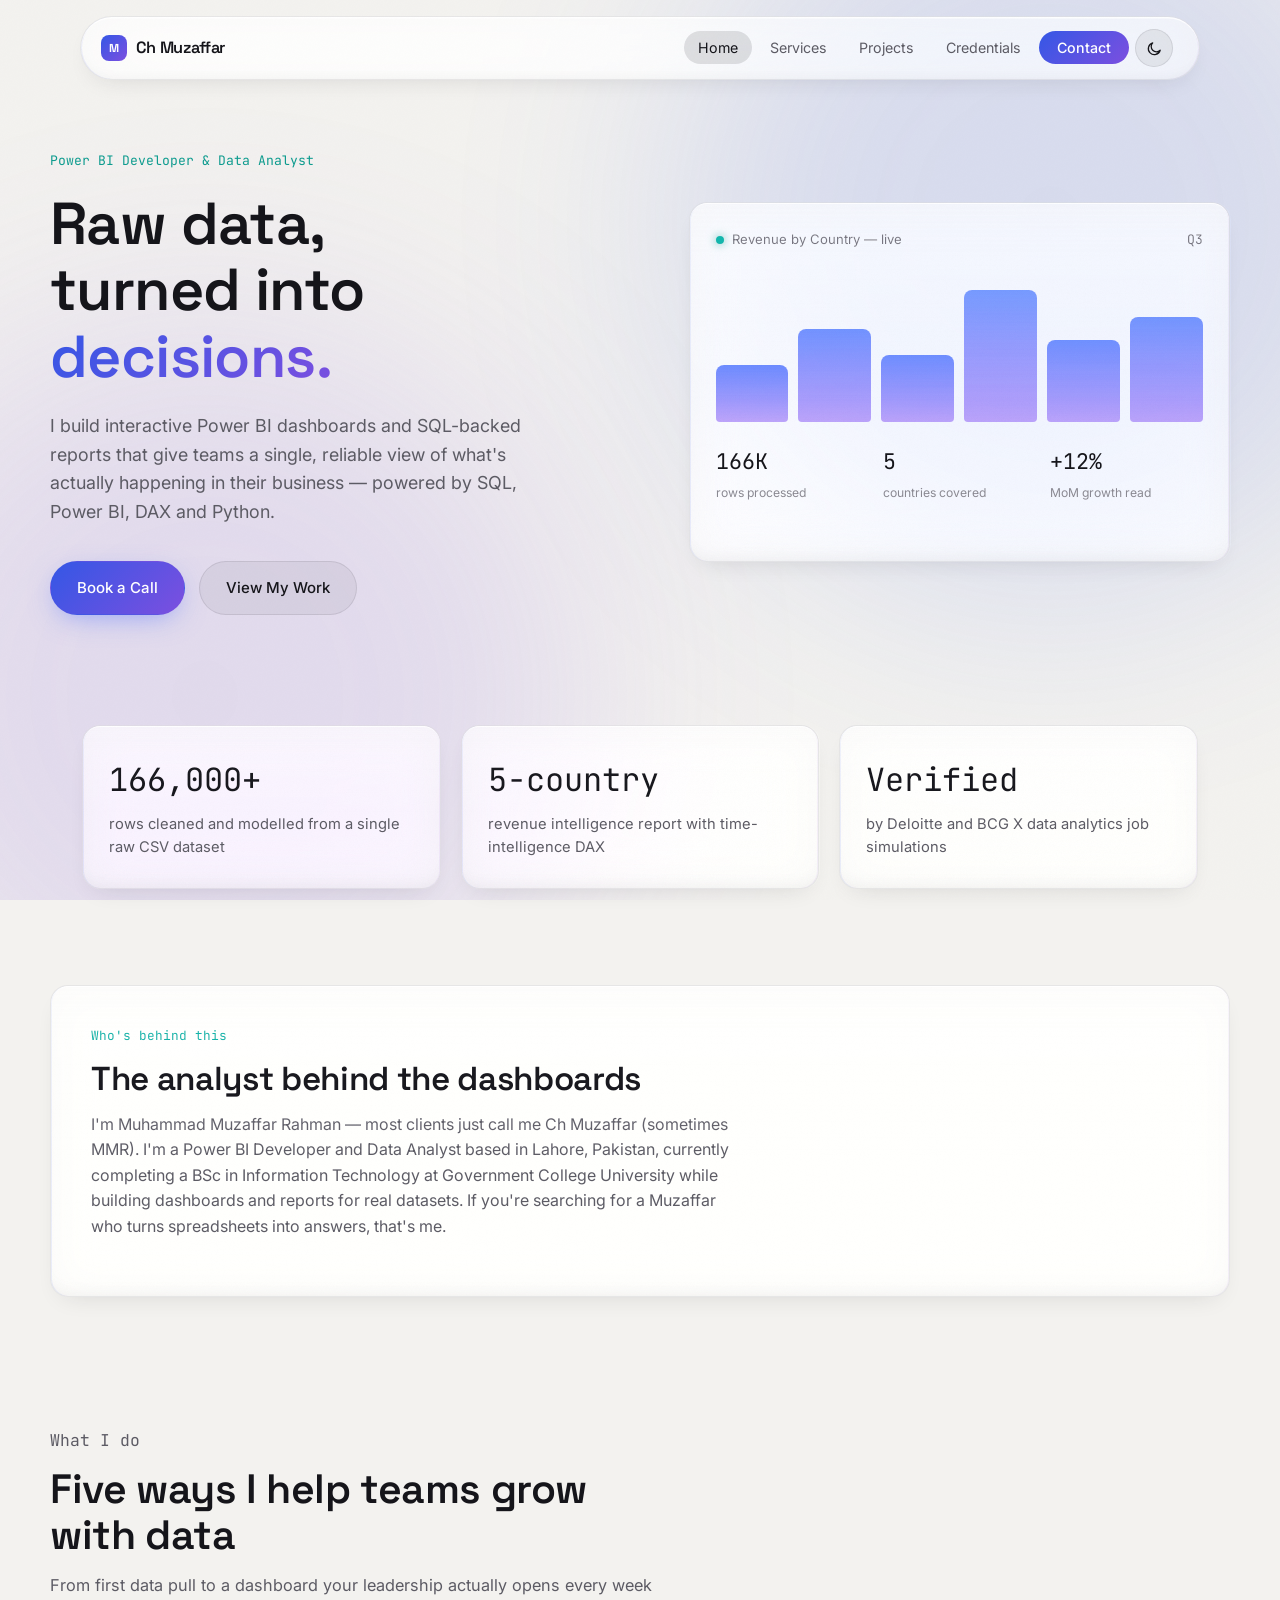
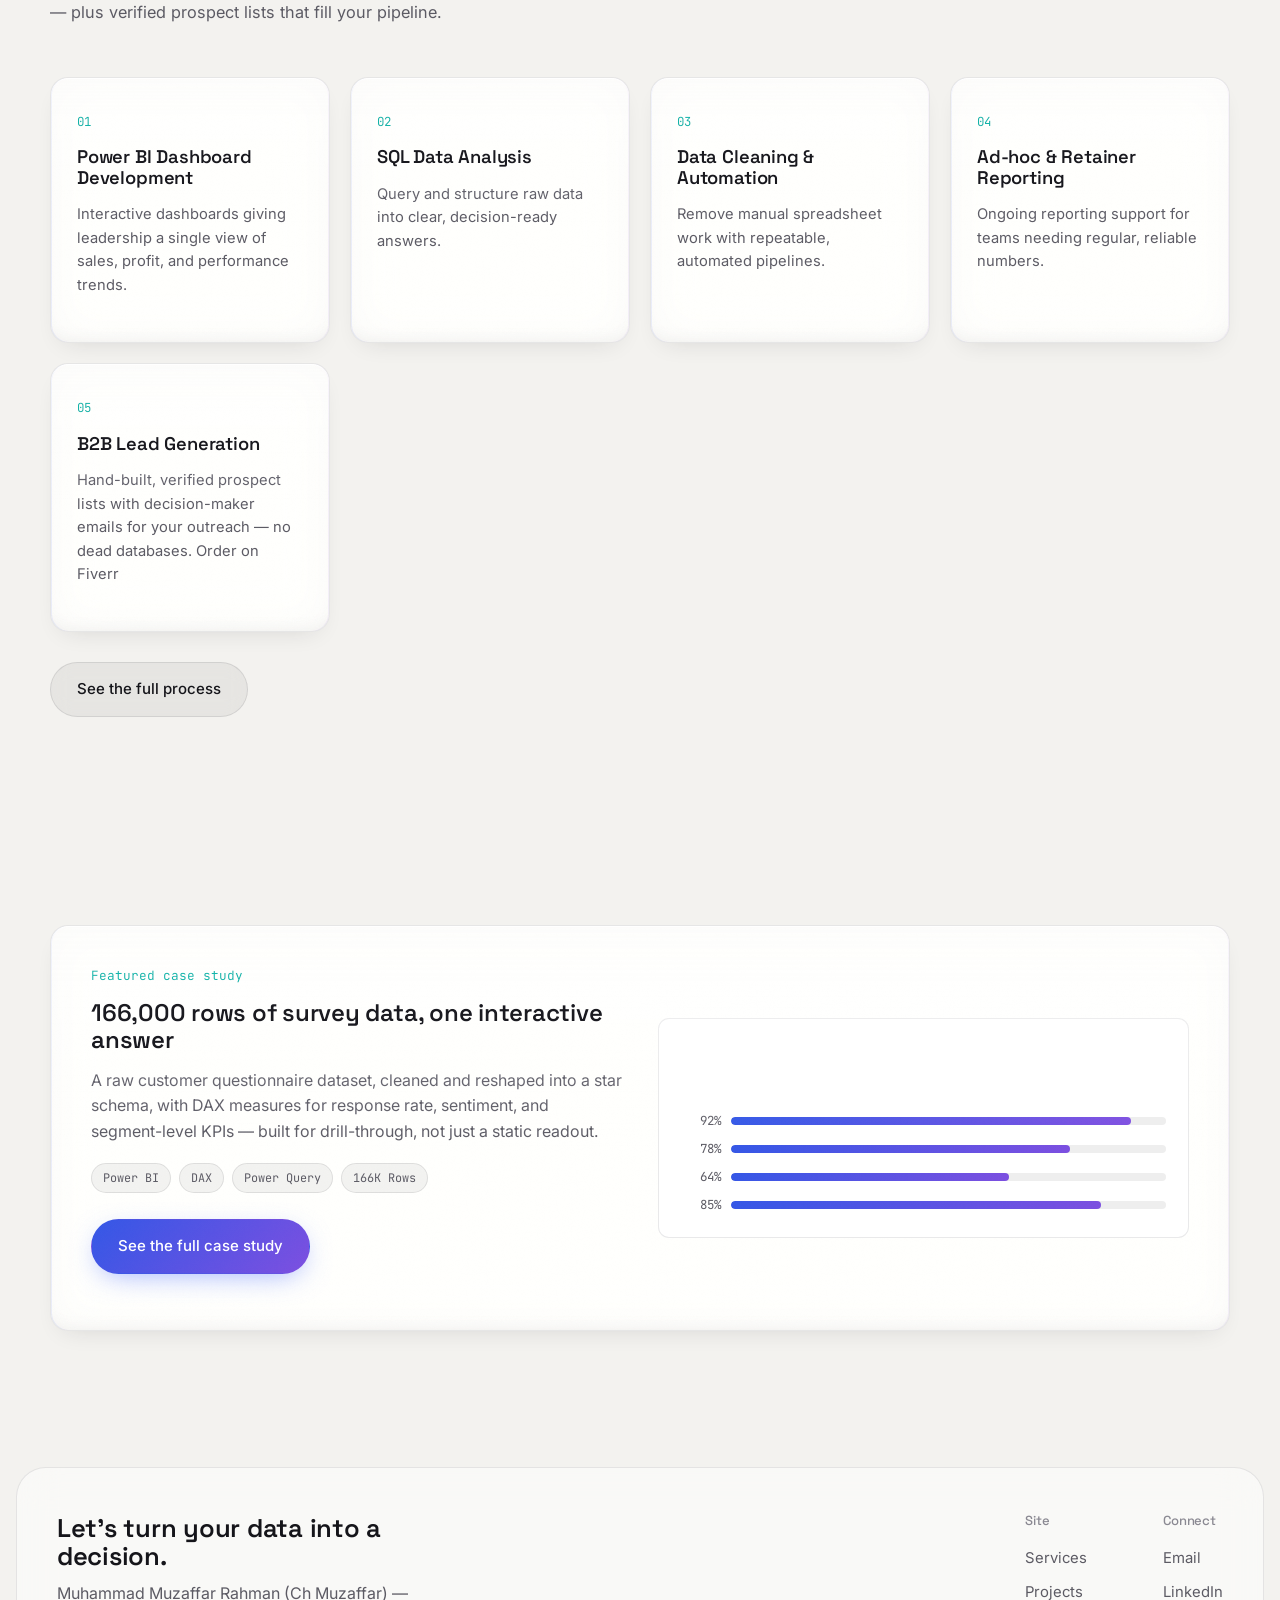
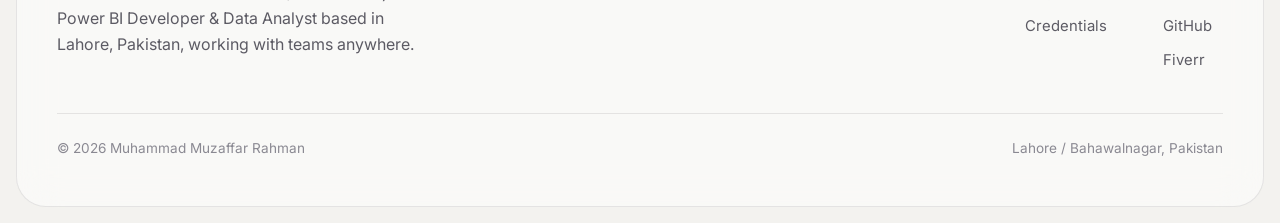
==== commit 88d42a07: "Add B2B lead generation service and Fiverr/LinkedIn links" ====
--- a/index.html
+++ b/index.html
@@ -44,7 +44,7 @@
   "telephone": "+92-332-311-3456",
   "address": { "@type": "PostalAddress", "addressLocality": "Lahore", "addressCountry": "PK" },
   "sameAs": [
-    "https://pk.linkedin.com/in/ch-muzaffar-rahman-8b516a336",
+    "https://www.linkedin.com/in/ch-muzaffar-rahman",
     "https://github.com/Ch-Muzaffar",
     "https://www.upwork.com"
   ],
@@ -149,8 +149,8 @@
   <section class="container section" id="services-preview">
     <div class="section-head reveal">
       <p class="section-kicker">What I do</p>
-      <h2>Four ways I help teams trust their numbers</h2>
-      <p>From first data pull to a dashboard your leadership actually opens every week.</p>
+      <h2>Five ways I help teams grow with data</h2>
+      <p>From first data pull to a dashboard your leadership actually opens every week — plus verified prospect lists that fill your pipeline.</p>
     </div>
     <div class="card-grid">
       <div class="service-card glass reveal">
@@ -172,6 +172,11 @@
         <span class="idx">04</span>
         <h3>Ad-hoc &amp; Retainer Reporting</h3>
         <p>Ongoing reporting support for teams needing regular, reliable numbers.</p>
+      </div>
+      <div class="service-card glass reveal">
+        <span class="idx">05</span>
+        <h3>B2B Lead Generation</h3>
+        <p>Hand-built, verified prospect lists with decision-maker emails for your outreach — no dead databases. <a href="https://www.fiverr.com/ch_muzaffar/build-a-verified-b2b-lead-list-with-decision-maker-emails-for-your-outreach" target="_blank" rel="noopener">Order on Fiverr</a></p>
       </div>
     </div>
     <p class="services-preview-foot reveal"><a href="services.html" class="btn btn-ghost">See the full process</a></p>
@@ -217,8 +222,9 @@
       <div class="footer-col">
         <h4>Connect</h4>
         <a href="mailto:chmuzaffarrahman@gmail.com">Email</a>
-        <a href="https://pk.linkedin.com/in/ch-muzaffar-rahman-8b516a336" target="_blank" rel="noopener">LinkedIn</a>
+        <a href="https://www.linkedin.com/in/ch-muzaffar-rahman" target="_blank" rel="noopener">LinkedIn</a>
         <a href="https://github.com/Ch-Muzaffar" target="_blank" rel="noopener">GitHub</a>
+        <a href="https://www.fiverr.com/ch_muzaffar/build-a-verified-b2b-lead-list-with-decision-maker-emails-for-your-outreach" target="_blank" rel="noopener">Fiverr</a>
       </div>
     </div>
   </div>
